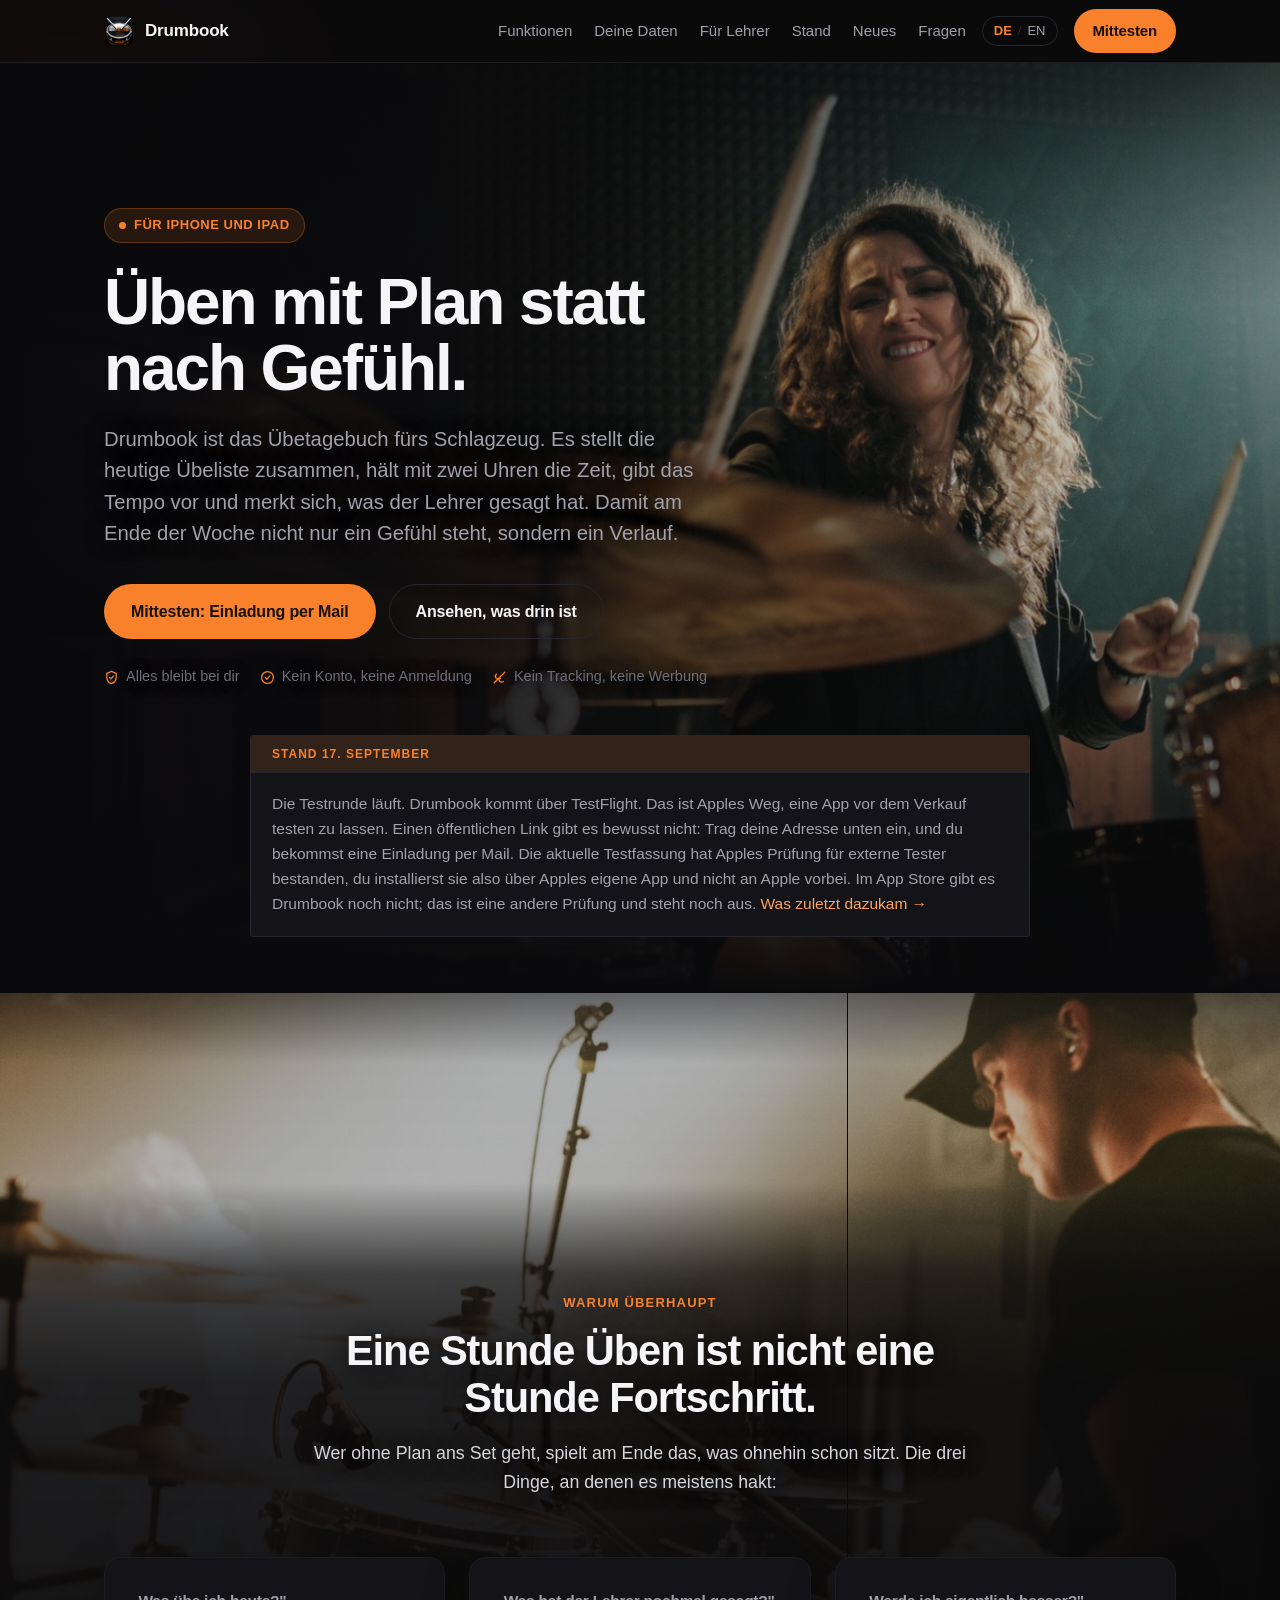
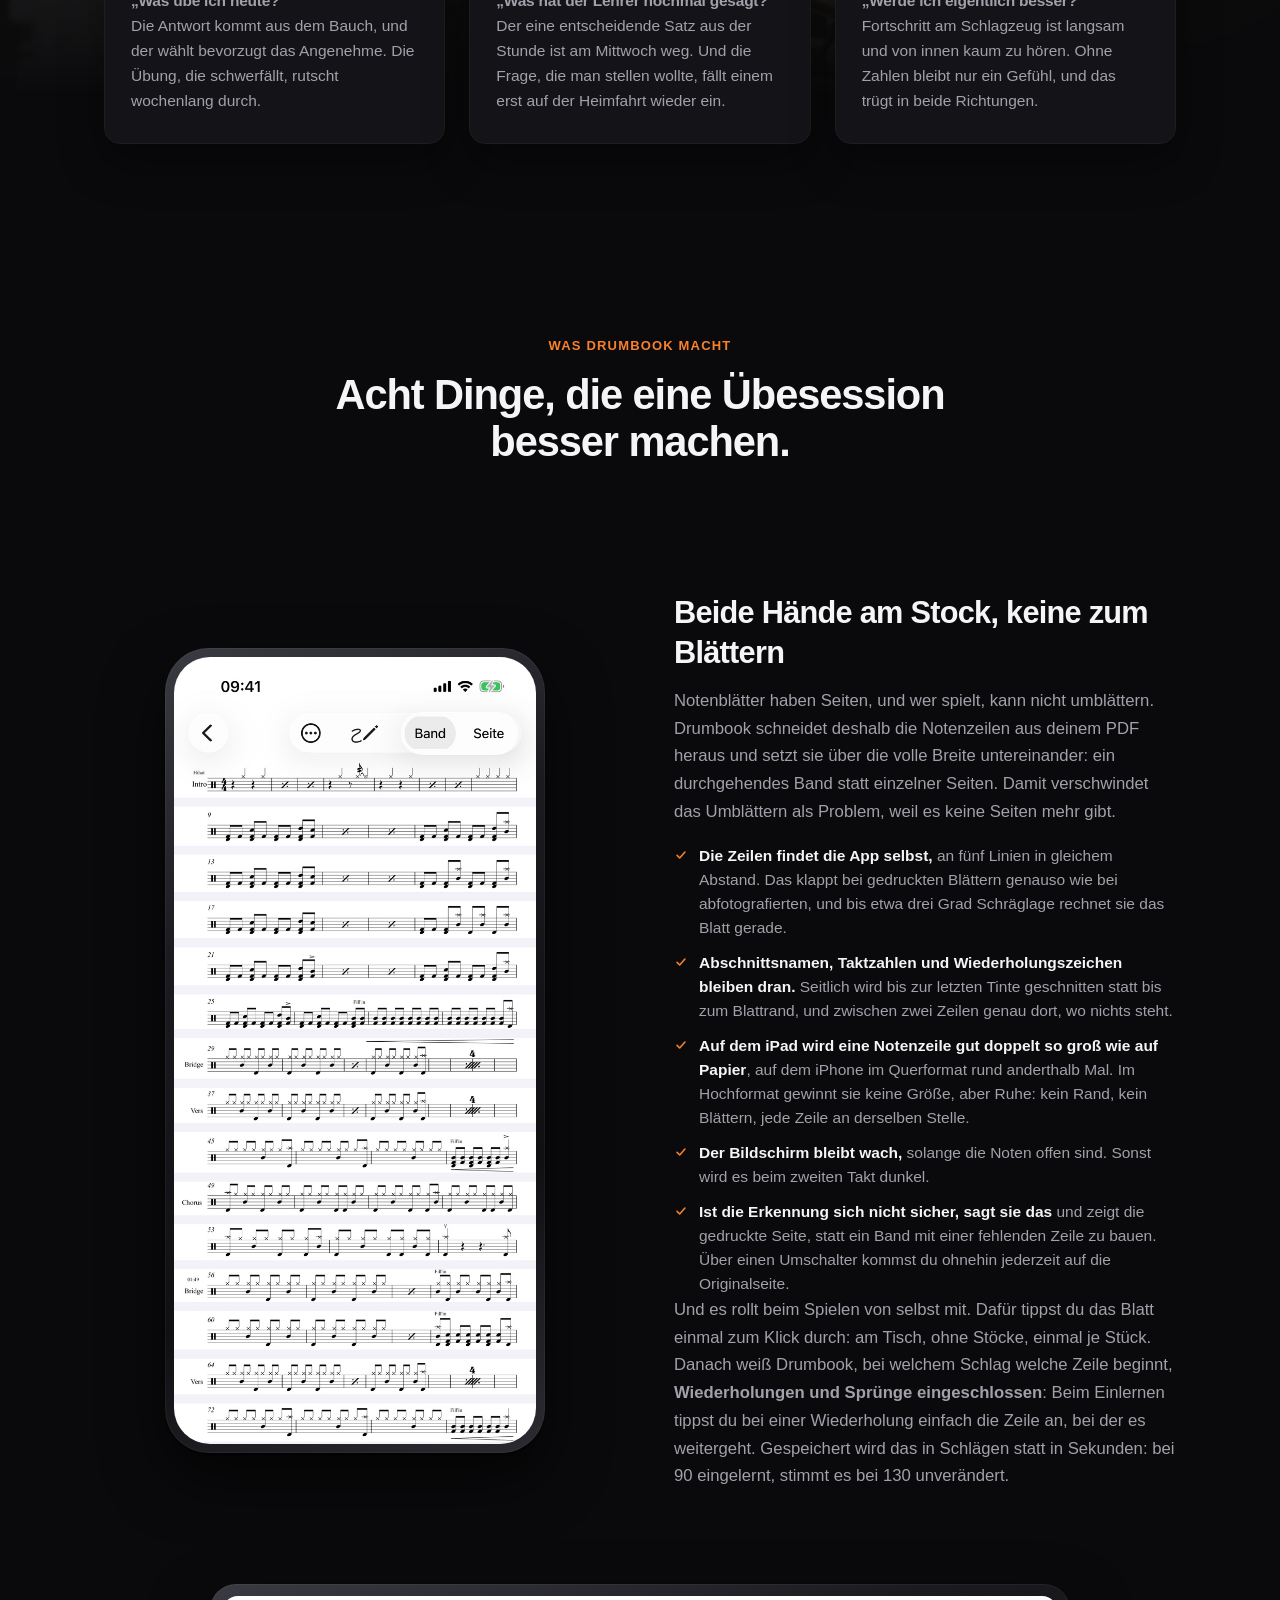
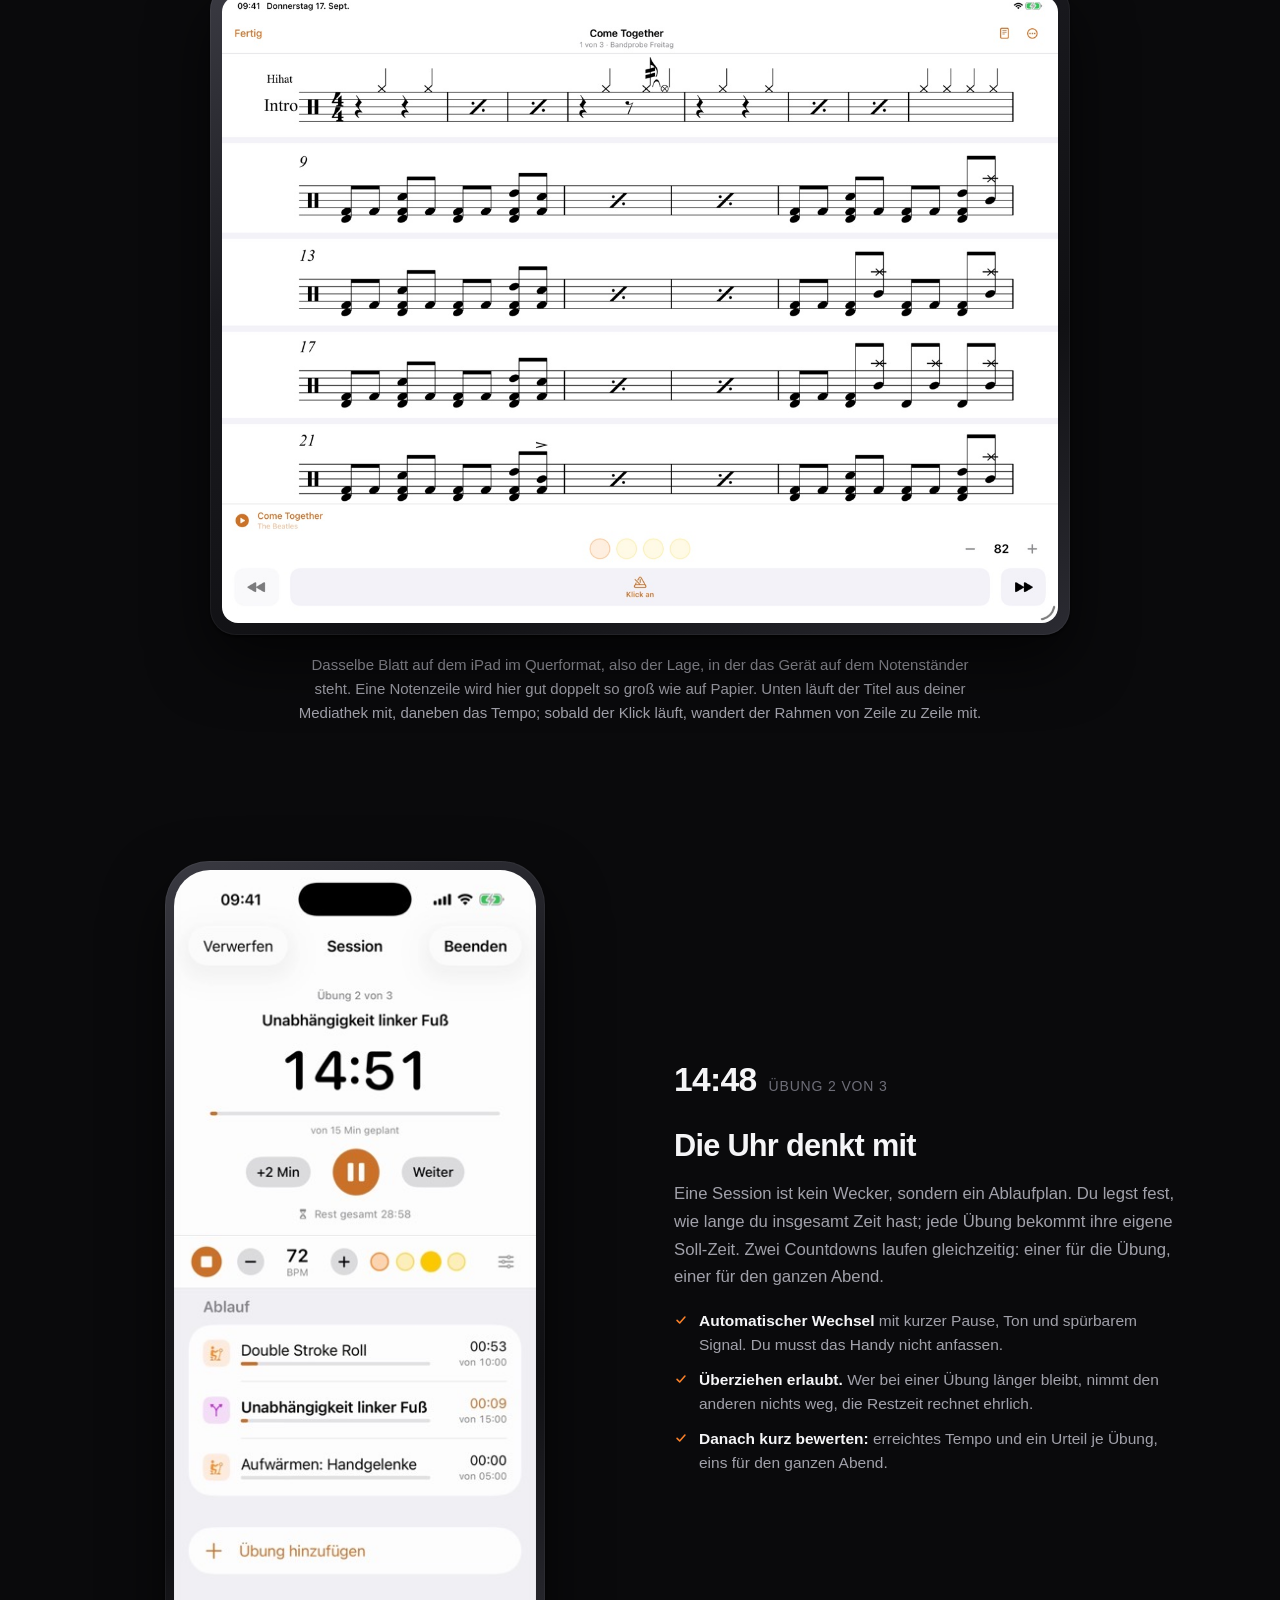
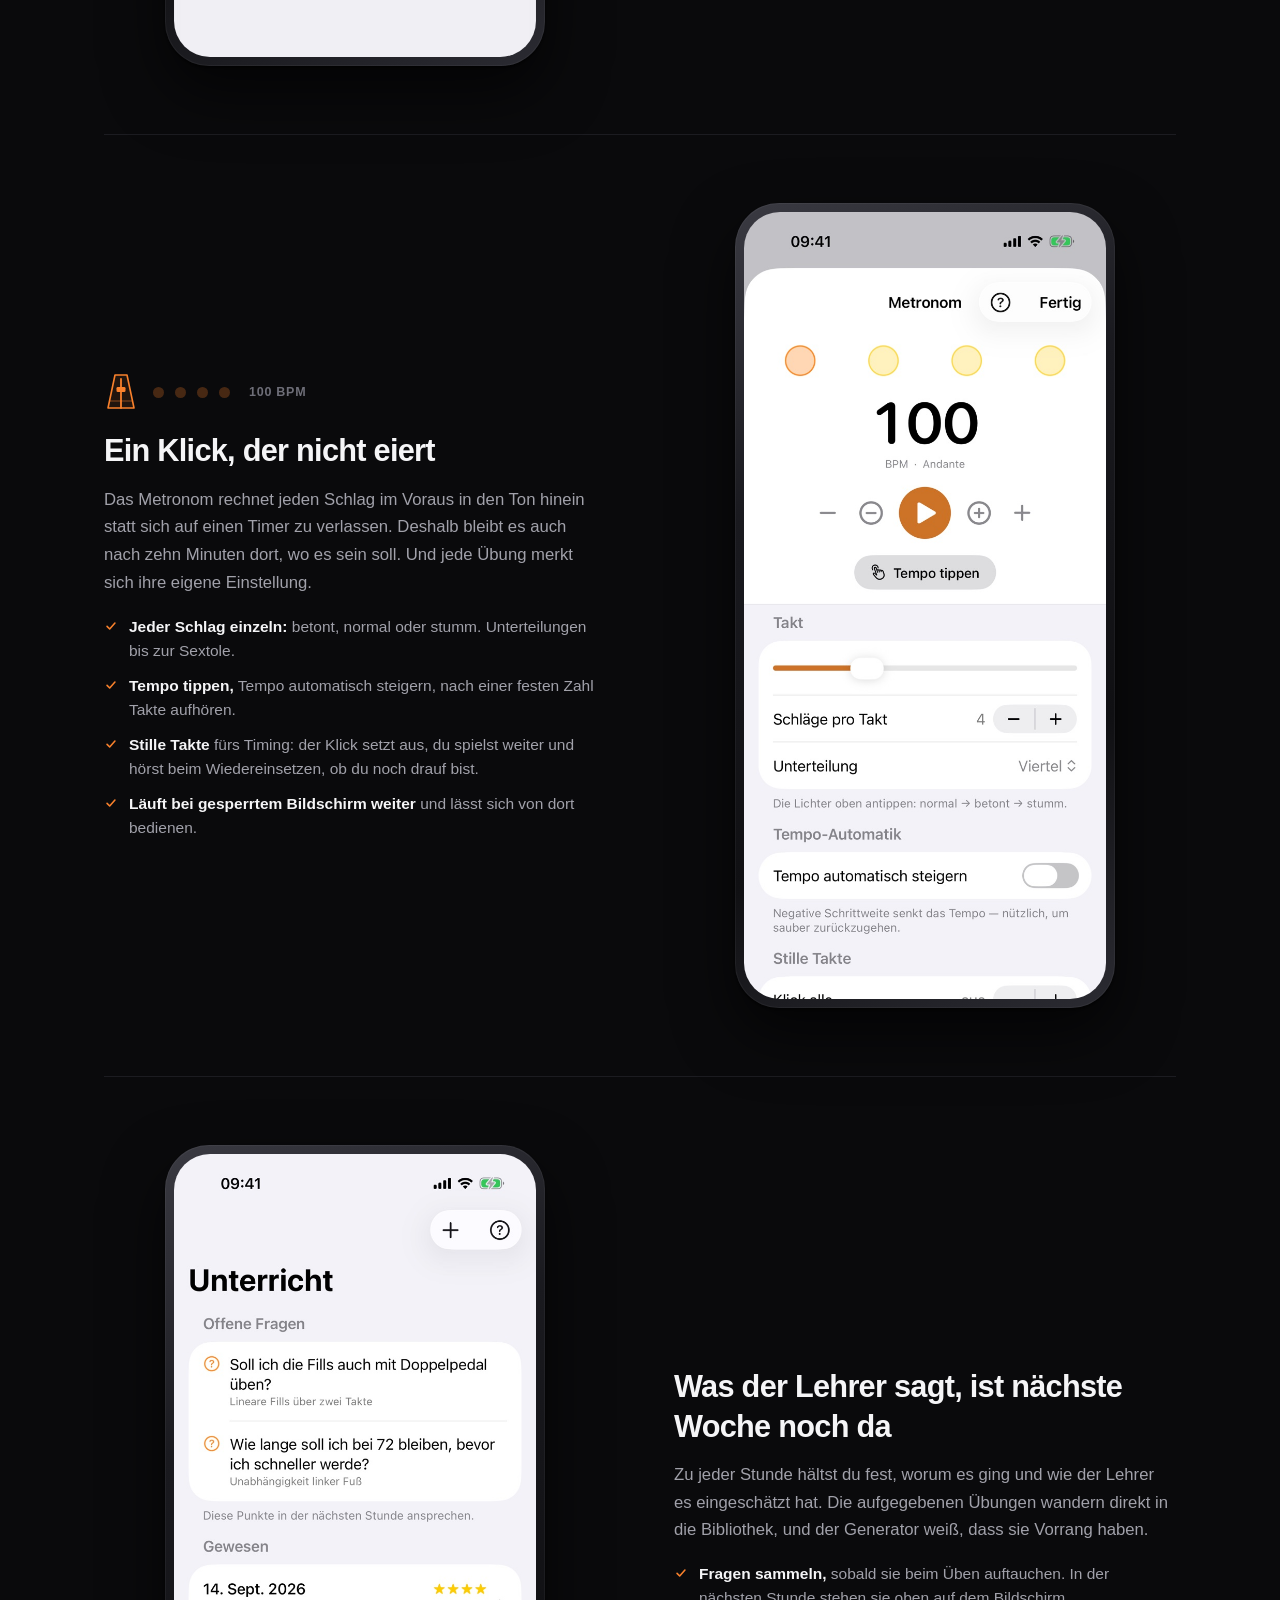
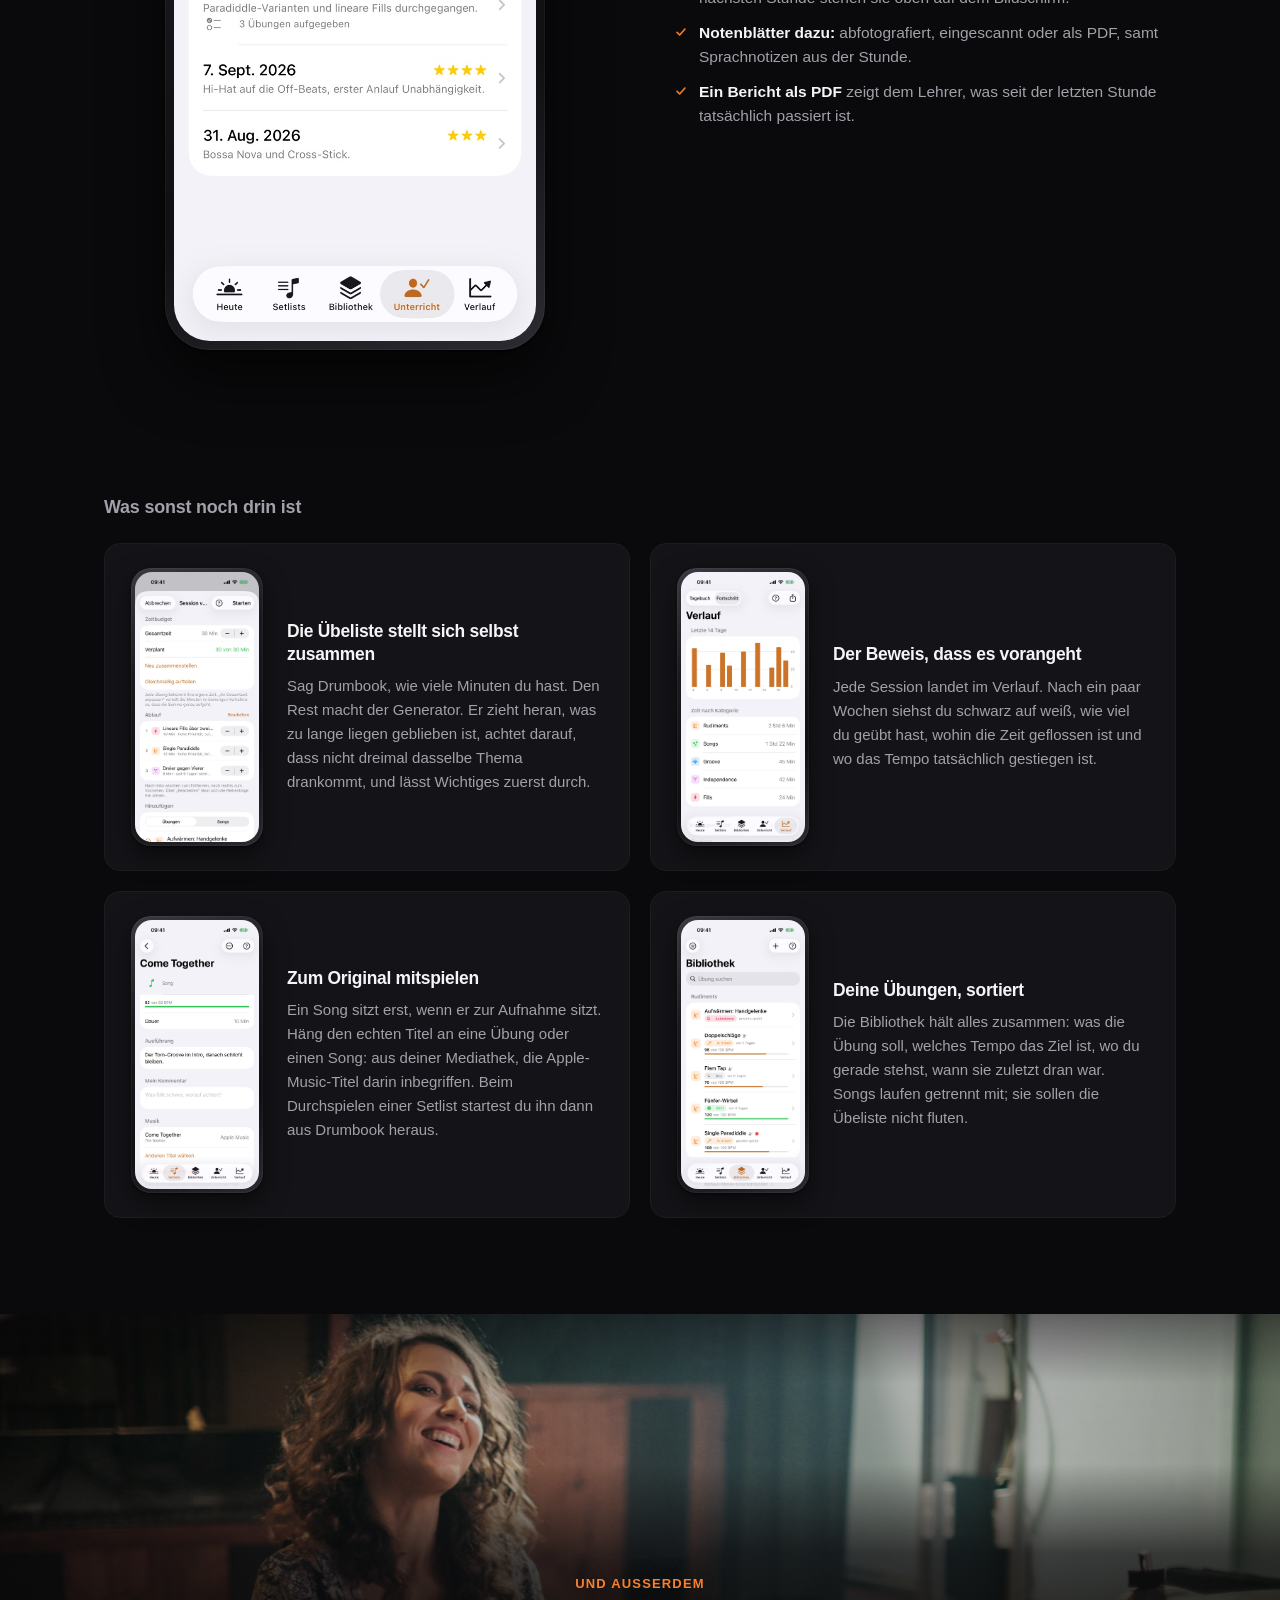
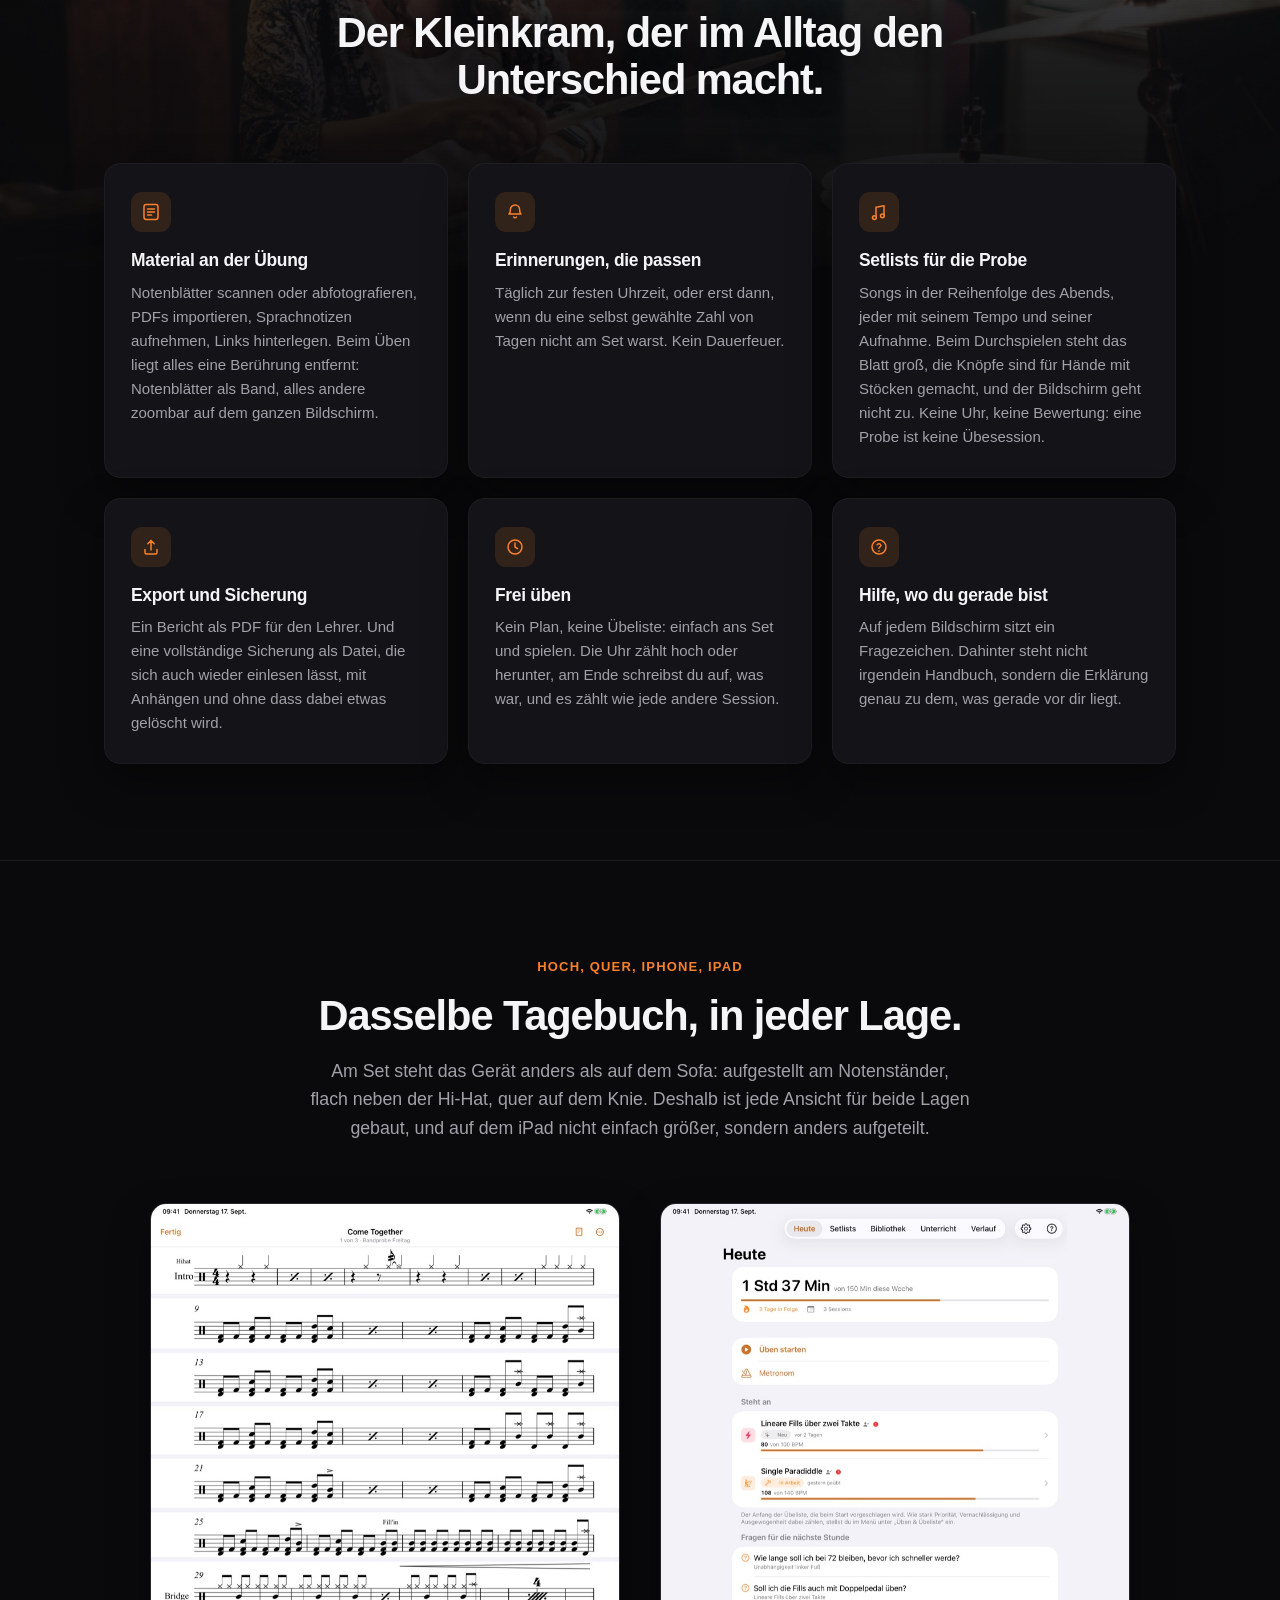
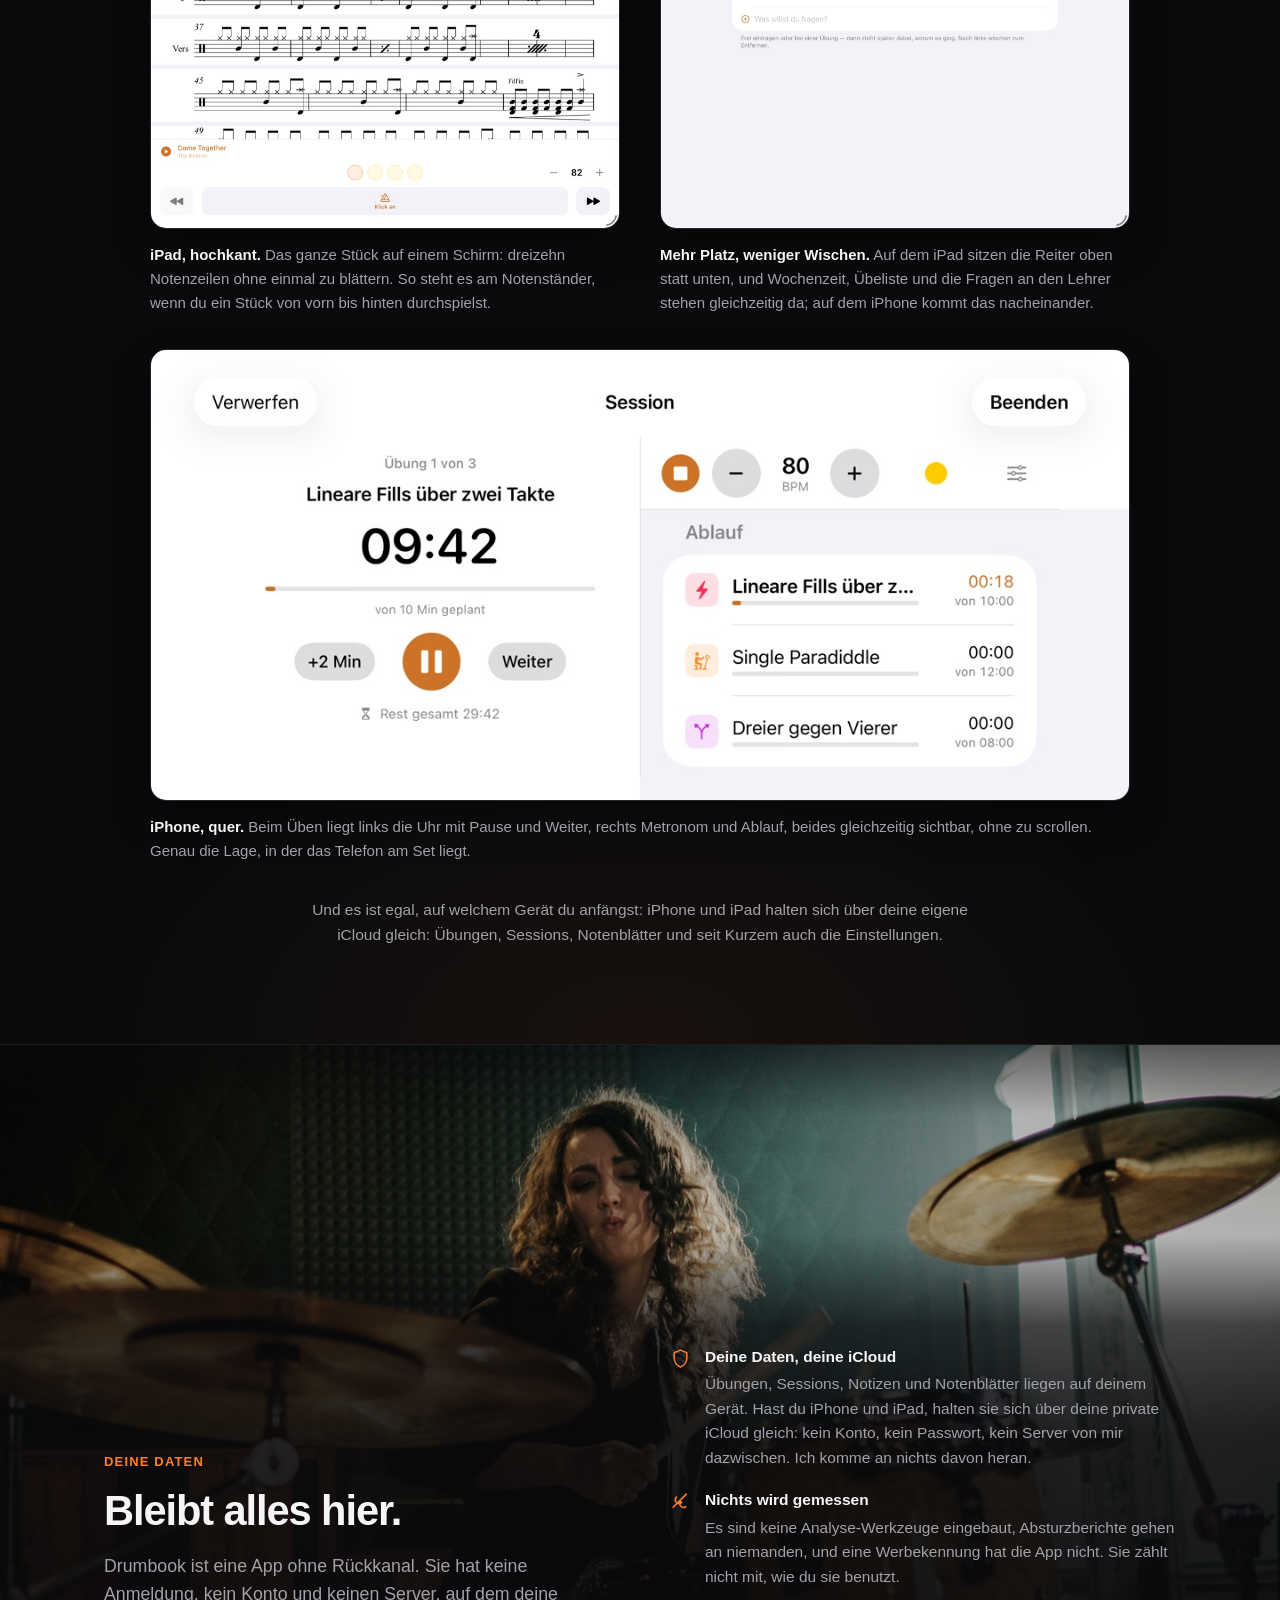
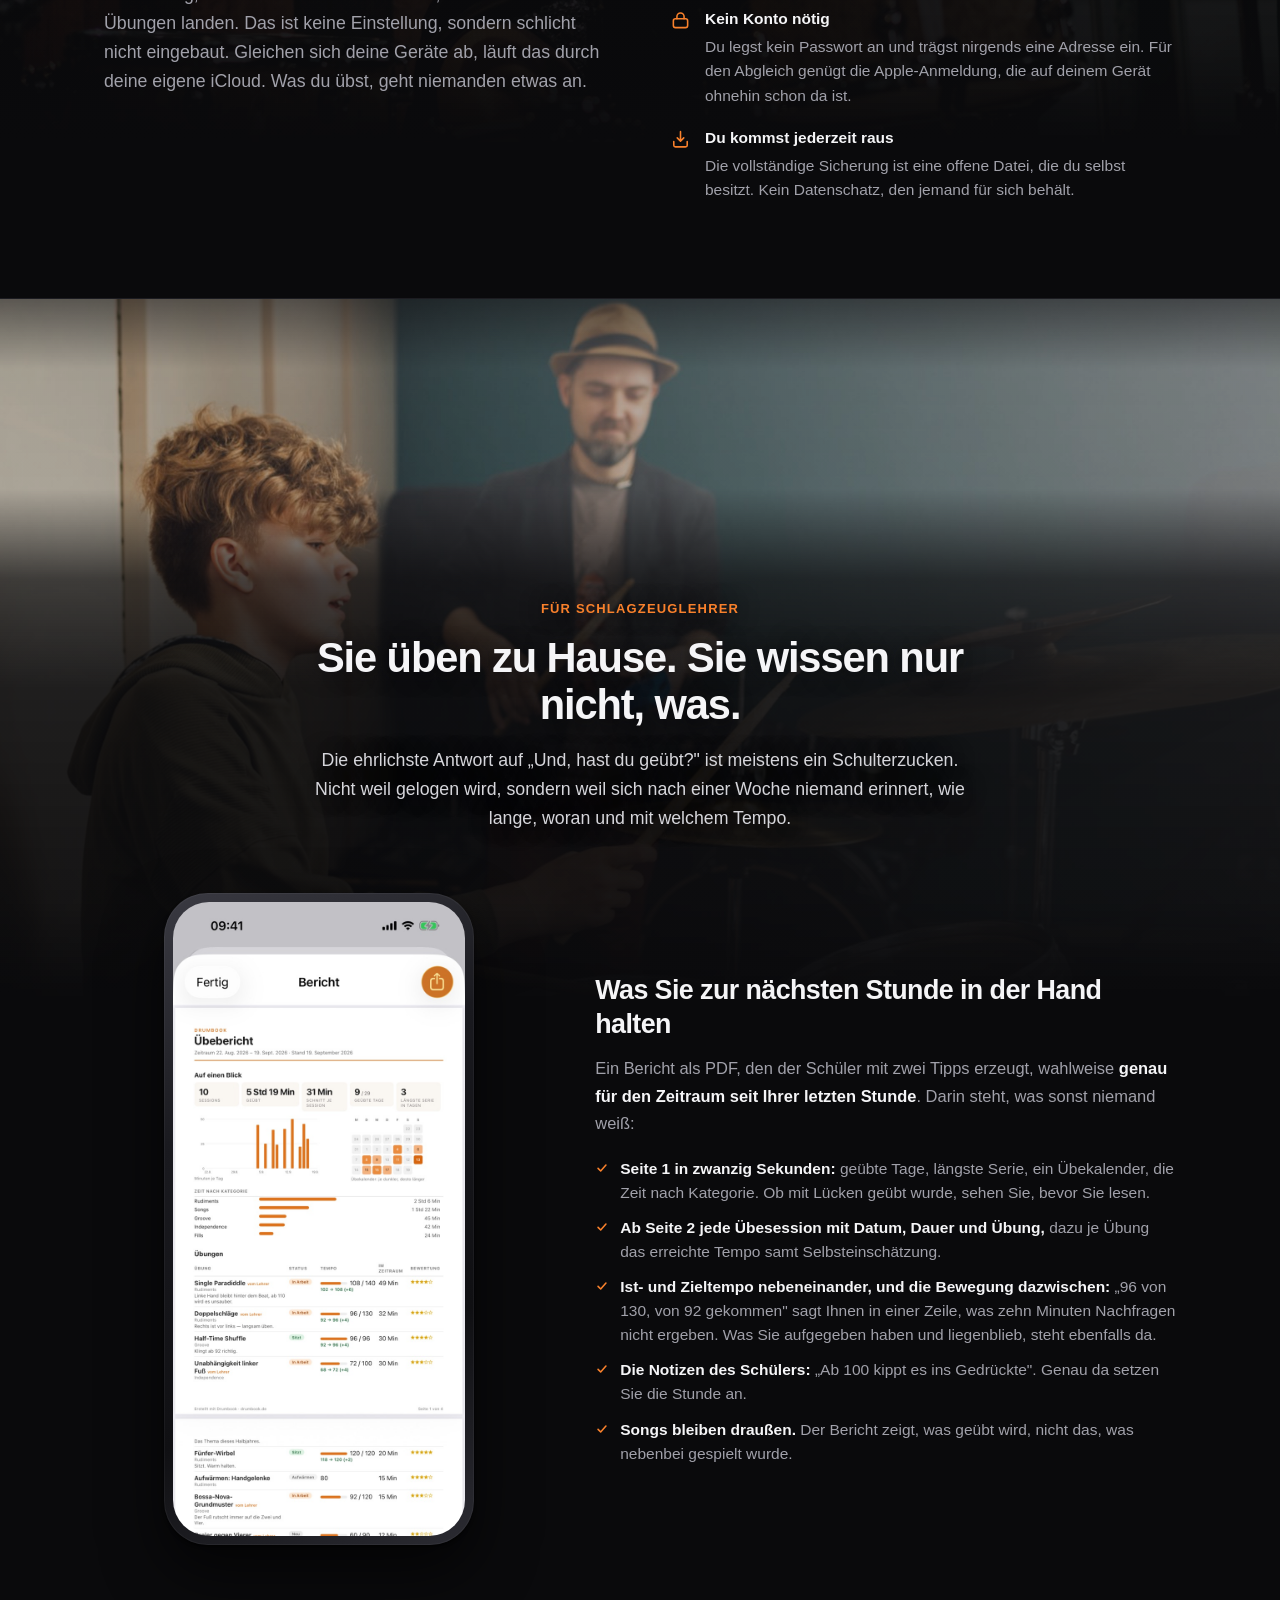
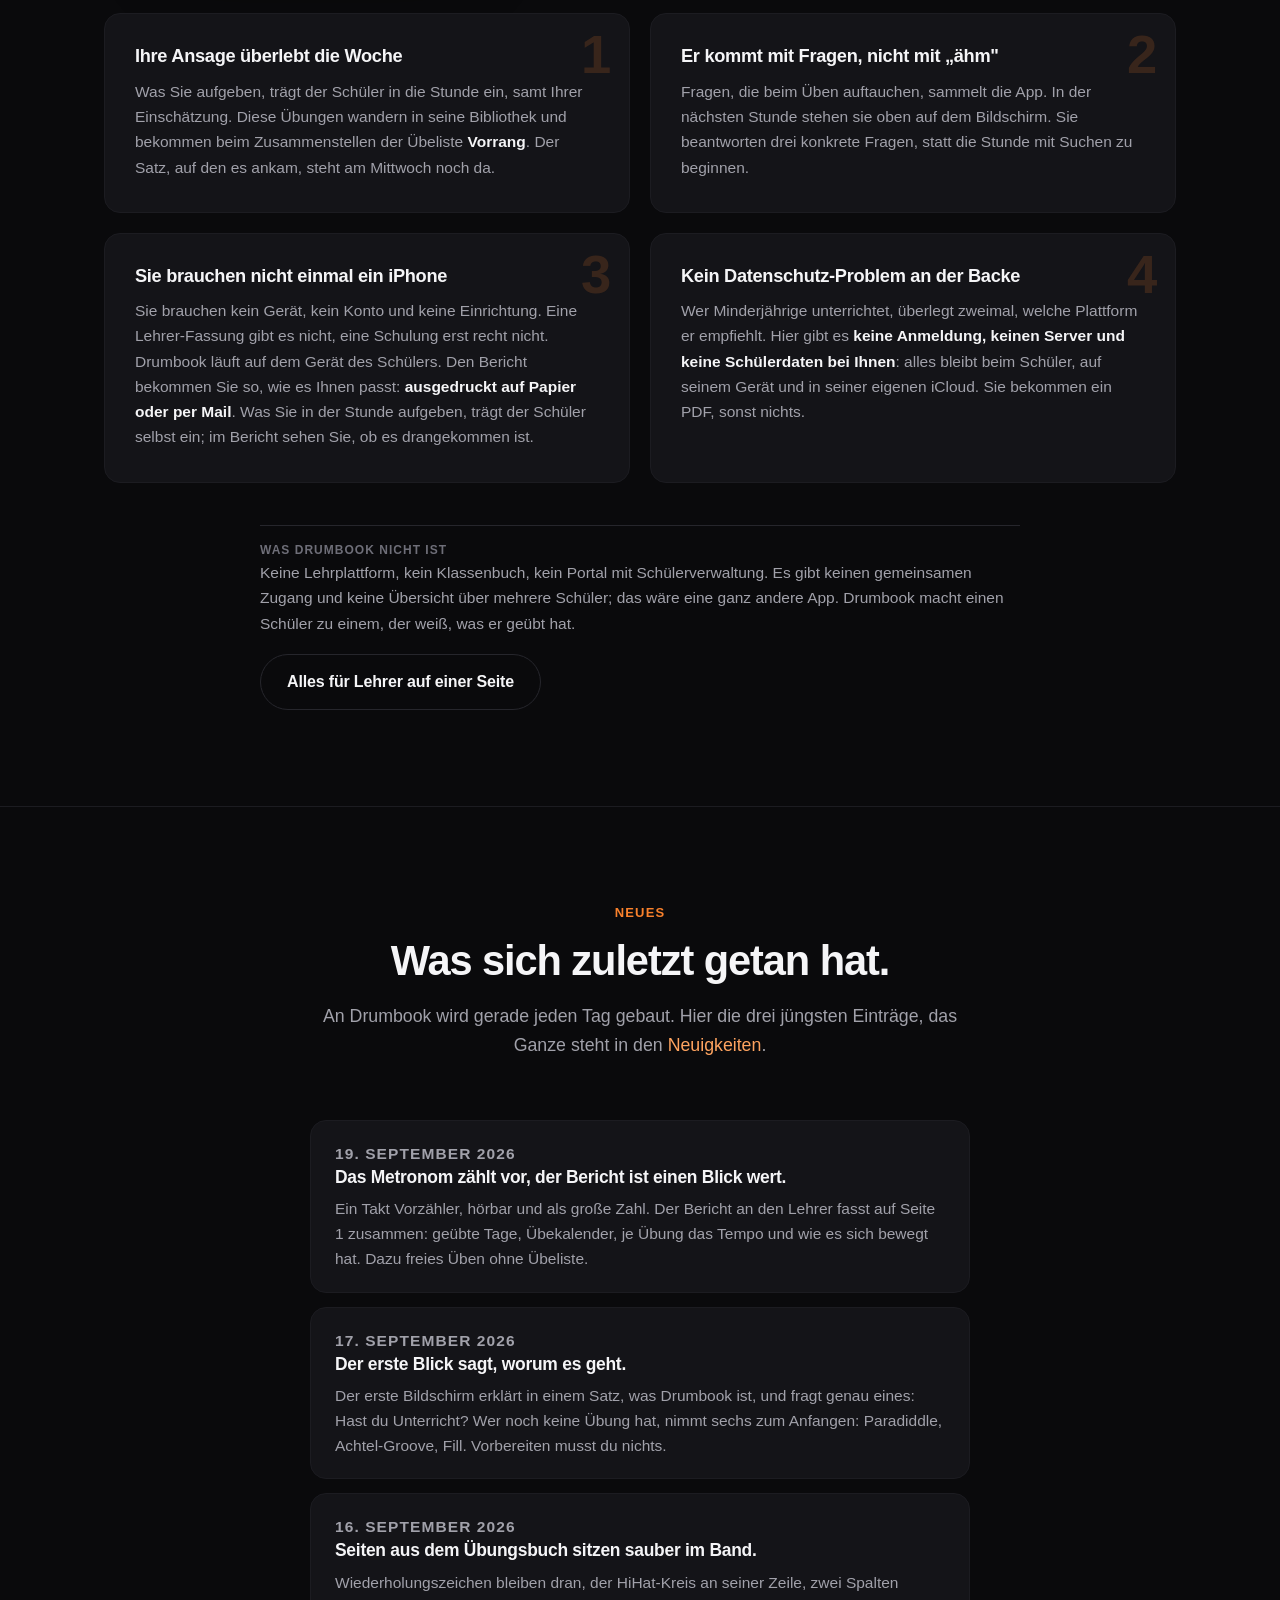
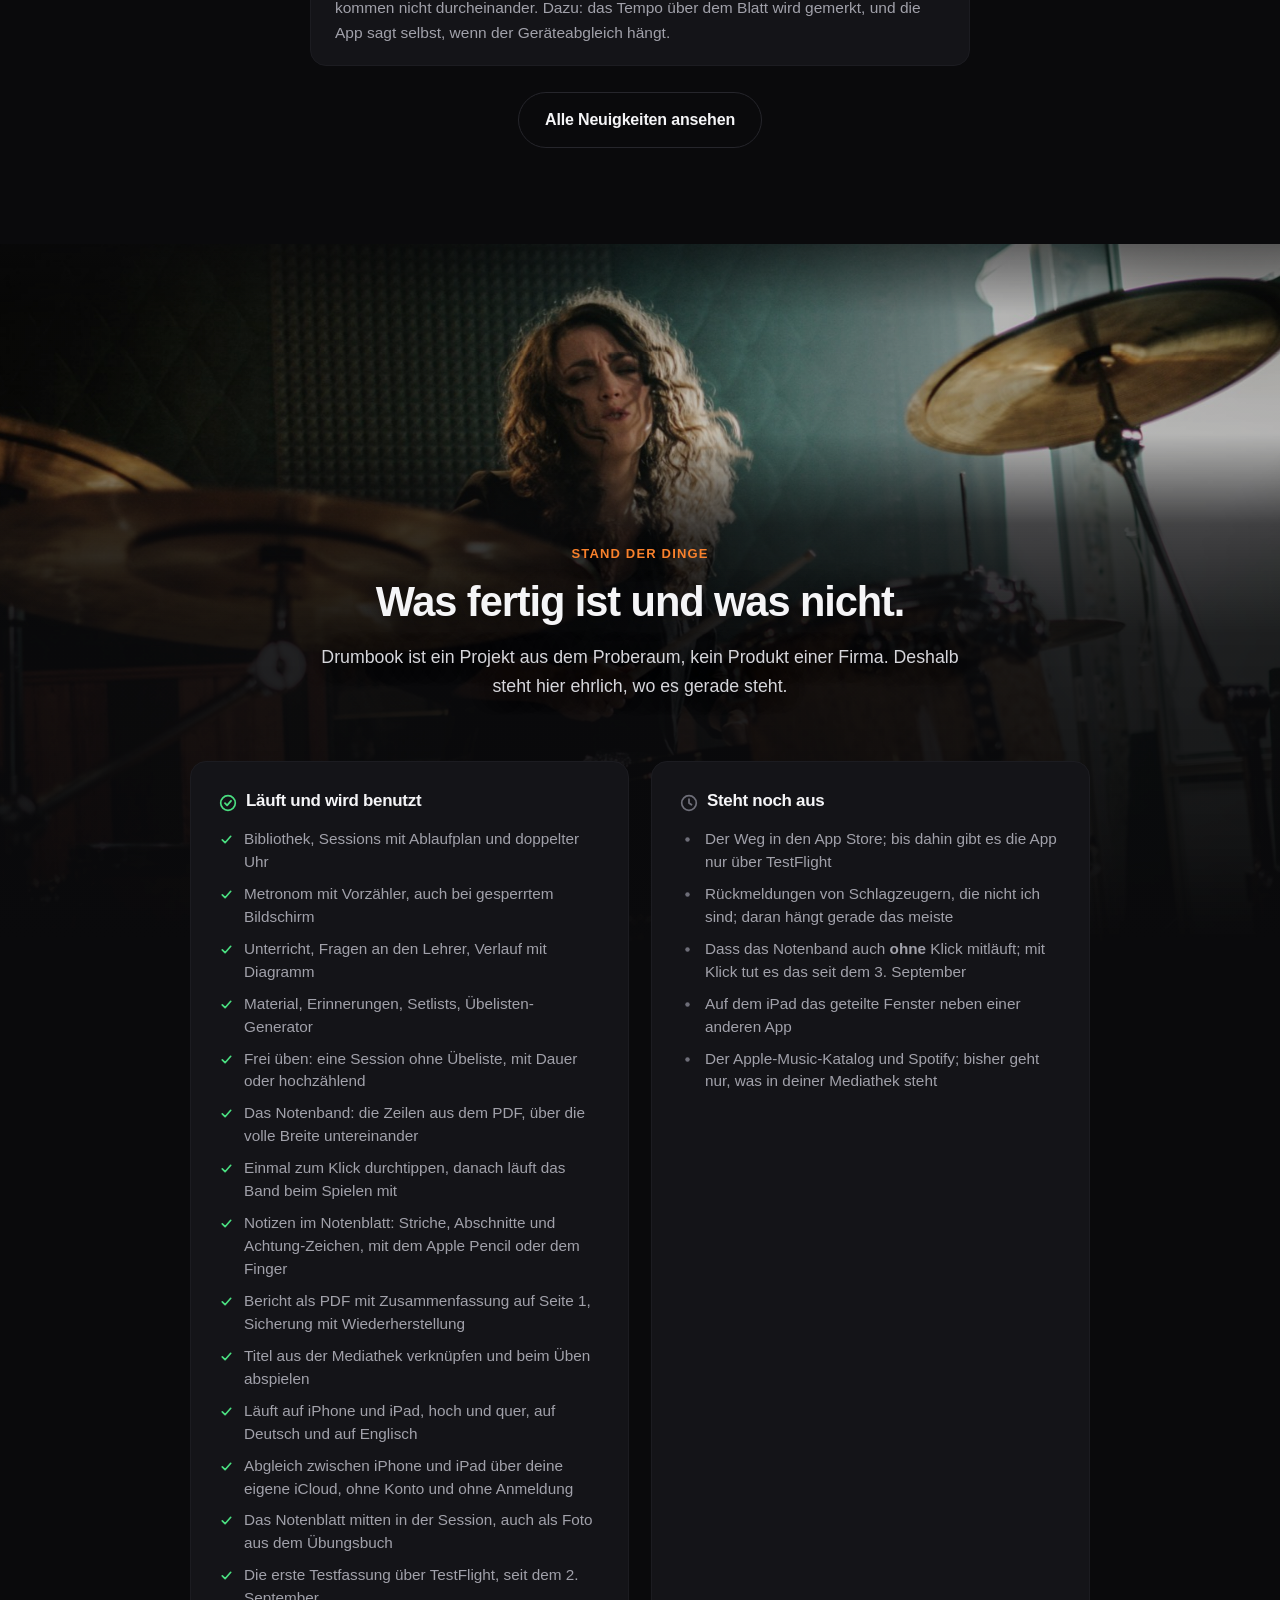
==== index.html @ efdd7fde "Build 23 auf der Website: Vorzähler, der neue Bericht, frei üben Der Eintrag vom 19. September in be" ====
<!DOCTYPE html>
<html lang="de">
<head>
<meta charset="utf-8">
<meta name="viewport" content="width=device-width, initial-scale=1">
<title>Drumbook: Das Übetagebuch fürs Schlagzeug</title>
<meta name="description" content="Drumbook plant deine Übesession, hält das Tempo und merkt sich, was der Lehrer gesagt hat. Übetagebuch fürs Schlagzeug für iPhone und iPad. Deine Daten bleiben bei dir.">
<meta name="theme-color" content="#0a0a0c">
<link rel="canonical" href="https://drumbook.de/">
<link rel="alternate" hreflang="de" href="https://drumbook.de/">
<link rel="alternate" hreflang="en" href="https://drumbook.de/en/">
<link rel="icon" href="assets/favicon.png" type="image/png">
<link rel="apple-touch-icon" href="assets/icon-180.png">
<meta property="og:type" content="website">
<meta property="og:title" content="Drumbook: Das Übetagebuch fürs Schlagzeug">
<meta property="og:description" content="Üben mit Plan statt nach Gefühl. Ablaufplan mit Uhr, sample-genaues Metronom, alles vom Lehrer an einem Ort.">
<meta property="og:image" content="https://drumbook.de/assets/og-card.jpg">
<meta property="og:image:width" content="1200">
<meta property="og:image:height" content="630">
<meta property="og:image:alt" content="Drumbook auf einem iPhone: eine laufende Übesession mit Countdown, Metronom und dem Ablauf des Abends.">
<meta property="og:url" content="https://drumbook.de/">
<meta property="og:site_name" content="Drumbook">
<meta property="og:locale" content="de_DE">
<meta name="twitter:card" content="summary_large_image">
<meta name="twitter:image" content="https://drumbook.de/assets/og-card.jpg">
<link rel="stylesheet" href="assets/style.css">
</head>
<body>

<a class="skip" href="#inhalt">Zum Inhalt springen</a>

<header class="nav">
  <div class="wrap nav__in">
    <a class="brand" href="index.html">
      <img src="assets/icon-180.png" alt="" width="30" height="30">
      Drumbook
    </a>
    <nav class="nav__links" aria-label="Abschnitte">
      <a href="#funktionen">Funktionen</a>
      <a href="#daten">Deine Daten</a>
      <a href="lehrer/">Für Lehrer</a>
      <a href="#stand">Stand</a>
      <a href="neuigkeiten.html">Neues</a>
      <a href="#fragen">Fragen</a>
    </nav>
    <p class="lang">
      <a href="index.html" aria-current="page" hreflang="de">DE</a>
      <span aria-hidden="true">/</span>
      <a href="en/" hreflang="en">EN</a>
    </p>
    <a class="btn btn--primary btn--sm" href="#bescheid">Mittesten</a>
  </div>
  <div class="nav__spur" aria-hidden="true"><i></i></div>
</header>

<main id="inhalt">

<!-- ============ Hero ============ -->
<section class="hero">
  <div class="hero__foto" aria-hidden="true">
    <img src="assets/foto/set-1800.jpg"
         srcset="assets/foto/set-900.jpg 900w, assets/foto/set-1800.jpg 1800w"
         sizes="100vw" width="1800" height="1200" fetchpriority="high"
         alt="">
  </div>

  <div class="wrap hero__in">
    <div class="hero__grid">
      <div>
        <p class="eyebrow">Für iPhone und iPad</p>
        <h1>Üben mit Plan statt nach&nbsp;Gefühl.</h1>
        <p class="hero__sub">
          Drumbook ist das Übetagebuch fürs Schlagzeug. Es stellt die heutige
          Übeliste zusammen, hält mit zwei Uhren die Zeit, gibt das Tempo vor
          und merkt sich, was der Lehrer gesagt hat. Damit am Ende der Woche
          nicht nur ein Gefühl steht, sondern ein Verlauf.
        </p>
        <div class="hero__cta">
          <a class="btn btn--primary" href="#bescheid">
            Mittesten: Einladung per Mail
          </a>
          <a class="btn btn--ghost" href="#funktionen">Ansehen, was drin ist</a>
        </div>
        <ul class="trust">
          <li>
            <svg width="15" height="15" viewBox="0 0 16 16" fill="none" aria-hidden="true"><path d="M8 1.5 3 3.6v4.1c0 3 2.1 5.8 5 6.8 2.9-1 5-3.8 5-6.8V3.6L8 1.5Z" stroke="currentColor" stroke-width="1.4" stroke-linejoin="round"/><path d="m5.9 7.9 1.5 1.5 2.8-2.9" stroke="currentColor" stroke-width="1.4" stroke-linecap="round" stroke-linejoin="round"/></svg>
            Alles bleibt bei dir
          </li>
          <li>
            <svg width="15" height="15" viewBox="0 0 16 16" fill="none" aria-hidden="true"><circle cx="8" cy="8" r="6.3" stroke="currentColor" stroke-width="1.4"/><path d="M5.6 8.1l1.7 1.7 3.2-3.5" stroke="currentColor" stroke-width="1.4" stroke-linecap="round" stroke-linejoin="round"/></svg>
            Kein Konto, keine Anmeldung
          </li>
          <li>
            <svg width="15" height="15" viewBox="0 0 16 16" fill="none" aria-hidden="true"><path d="M2.4 13.6 13.6 2.4M4.6 4.6a3 3 0 1 0 4.3 4.3M8 8a3 3 0 0 0 4.2 4.2" stroke="currentColor" stroke-width="1.4" stroke-linecap="round"/></svg>
            Kein Tracking, keine Werbung
          </li>
        </ul>
      </div>
    </div>

    <div class="notice">
      <p class="notice__label">Stand 17. September</p>
      <div class="notice__body">
        <p>
          Die Testrunde läuft. Drumbook kommt über TestFlight. Das ist Apples
          Weg, eine App vor dem Verkauf testen zu lassen. Einen öffentlichen
          Link gibt es bewusst nicht: Trag deine Adresse unten ein, und du
          bekommst eine Einladung per Mail. Die aktuelle Testfassung hat Apples
          Prüfung für externe Tester bestanden, du installierst sie also über
          Apples eigene App und nicht an Apple vorbei. Im App Store gibt es
          Drumbook noch nicht; das ist eine andere Prüfung und steht noch aus.
          <a href="neuigkeiten.html">Was zuletzt dazukam &rarr;</a>
        </p>
      </div>
    </div>
  </div>
</section>

<!-- ============ Warum ============ -->
<section class="band buehne buehne--gegenlicht">
  <div class="buehne__foto" aria-hidden="true">
    <img src="assets/foto/gegenlicht-1800.jpg"
         srcset="assets/foto/gegenlicht-900.jpg 900w, assets/foto/gegenlicht-1800.jpg 1800w"
         sizes="100vw" width="1800" height="1200" loading="lazy" alt="">
  </div>
  <div class="wrap">
    <div class="head">
      <p class="kicker">Warum überhaupt</p>
      <h2>Eine Stunde Üben ist nicht eine Stunde Fortschritt.</h2>
      <p class="lede">
        Wer ohne Plan ans Set geht, spielt am Ende das, was ohnehin schon
        sitzt. Die drei Dinge, an denen es meistens hakt:
      </p>
    </div>
    <div class="problems">
      <div class="problem">
        <p class="problem__q">„Was übe ich heute?"</p>
        <p>
          Die Antwort kommt aus dem Bauch, und der wählt bevorzugt das
          Angenehme. Die Übung, die schwerfällt, rutscht wochenlang durch.
        </p>
      </div>
      <div class="problem">
        <p class="problem__q">„Was hat der Lehrer nochmal gesagt?"</p>
        <p>
          Der eine entscheidende Satz aus der Stunde ist am Mittwoch weg. Und
          die Frage, die man stellen wollte, fällt einem erst auf der
          Heimfahrt wieder ein.
        </p>
      </div>
      <div class="problem">
        <p class="problem__q">„Werde ich eigentlich besser?"</p>
        <p>
          Fortschritt am Schlagzeug ist langsam und von innen kaum zu hören.
          Ohne Zahlen bleibt nur ein Gefühl, und das trügt in beide
          Richtungen.
        </p>
      </div>
    </div>
  </div>
</section>

<!-- ============ Funktionen groß ============ -->
<section class="band" id="funktionen">
  <div class="wrap">
    <div class="head">
      <p class="kicker">Was Drumbook macht</p>
      <h2>Acht Dinge, die eine Übesession besser machen.</h2>
    </div>

    <div class="feature">
      <div class="feature__text">
        <h3>Beide Hände am Stock, keine zum Blättern</h3>
        <p>
          Notenblätter haben Seiten, und wer spielt, kann nicht umblättern.
          Drumbook schneidet deshalb die Notenzeilen aus deinem PDF heraus und
          setzt sie über die volle Breite untereinander: ein durchgehendes
          Band statt einzelner Seiten. Damit verschwindet das Umblättern als
          Problem, weil es keine Seiten mehr gibt.
        </p>
        <ul class="points">
          <li><svg width="14" height="14" viewBox="0 0 16 16" fill="none" aria-hidden="true"><path d="m3.5 8.4 3 3 6-6.8" stroke="currentColor" stroke-width="1.8" stroke-linecap="round" stroke-linejoin="round"/></svg><span><b>Die Zeilen findet die App selbst,</b> an fünf Linien in gleichem Abstand. Das klappt bei gedruckten Blättern genauso wie bei abfotografierten, und bis etwa drei Grad Schräglage rechnet sie das Blatt gerade.</span></li>
          <li><svg width="14" height="14" viewBox="0 0 16 16" fill="none" aria-hidden="true"><path d="m3.5 8.4 3 3 6-6.8" stroke="currentColor" stroke-width="1.8" stroke-linecap="round" stroke-linejoin="round"/></svg><span><b>Abschnittsnamen, Taktzahlen und Wiederholungszeichen bleiben dran.</b> Seitlich wird bis zur letzten Tinte geschnitten statt bis zum Blattrand, und zwischen zwei Zeilen genau dort, wo nichts steht.</span></li>
          <li><svg width="14" height="14" viewBox="0 0 16 16" fill="none" aria-hidden="true"><path d="m3.5 8.4 3 3 6-6.8" stroke="currentColor" stroke-width="1.8" stroke-linecap="round" stroke-linejoin="round"/></svg><span><b>Auf dem iPad wird eine Notenzeile gut doppelt so groß wie auf Papier</b>, auf dem iPhone im Querformat rund anderthalb Mal. Im Hochformat gewinnt sie keine Größe, aber Ruhe: kein Rand, kein Blättern, jede Zeile an derselben Stelle.</span></li>
          <li><svg width="14" height="14" viewBox="0 0 16 16" fill="none" aria-hidden="true"><path d="m3.5 8.4 3 3 6-6.8" stroke="currentColor" stroke-width="1.8" stroke-linecap="round" stroke-linejoin="round"/></svg><span><b>Der Bildschirm bleibt wach,</b> solange die Noten offen sind. Sonst wird es beim zweiten Takt dunkel.</span></li>
          <li><svg width="14" height="14" viewBox="0 0 16 16" fill="none" aria-hidden="true"><path d="m3.5 8.4 3 3 6-6.8" stroke="currentColor" stroke-width="1.8" stroke-linecap="round" stroke-linejoin="round"/></svg><span><b>Ist die Erkennung sich nicht sicher, sagt sie das</b> und zeigt die gedruckte Seite, statt ein Band mit einer fehlenden Zeile zu bauen. Über einen Umschalter kommst du ohnehin jederzeit auf die Originalseite.</span></li>
        </ul>
        <p>
          Und es rollt beim Spielen von selbst mit. Dafür tippst du das Blatt
          einmal zum Klick durch: am Tisch, ohne Stöcke, einmal je Stück.
          Danach weiß Drumbook, bei welchem Schlag welche Zeile beginnt,
          <b>Wiederholungen und Sprünge eingeschlossen</b>: Beim Einlernen
          tippst du bei einer Wiederholung einfach die Zeile an, bei der es
          weitergeht. Gespeichert wird das in Schlägen statt in Sekunden:
          bei 90 eingelernt, stimmt es bei 130 unverändert.
        </p>
      </div>
      <div class="feature__media">
        <div class="phone phone--band">
          <img src="assets/shots/10-notenband.jpg" alt="Das Notenband: die Notenzeilen eines zweiseitigen Notenblatts als durchgehender Strang untereinander, oben ein Umschalter zwischen Band und gedruckter Seite." width="700" height="1522" loading="lazy">
          <span class="zeiger" aria-hidden="true"></span>
        </div>
      </div>
    </div>

    <figure class="wide-shot">
      <div class="tablet">
        <img src="assets/shots/11-notenband-ipad.jpg" alt="Dasselbe Notenband auf einem iPad im Querformat: fünf Notenzeilen über die volle Breite, oben der Songtitel mit dem Platz in der Setlist, unten der verknüpfte Titel und das Tempo von 82 BPM." width="1300" height="896" loading="lazy">
      </div>
      <figcaption>
        Dasselbe Blatt auf dem iPad im Querformat, also der Lage, in der das Gerät
        auf dem Notenständer steht. Eine Notenzeile wird hier gut doppelt so
        groß wie auf Papier. Unten läuft der Titel aus deiner Mediathek mit,
        daneben das Tempo; sobald der Klick läuft, wandert der Rahmen von Zeile
        zu Zeile mit.
      </figcaption>
    </figure>

    <div class="feature">
      <div class="feature__text">
        <p class="uhr" aria-hidden="true">
          <span class="uhr__zeit" data-uhr="888">14:48</span>
          <span class="uhr__was">Übung 2 von 3</span>
        </p>
        <h3>Die Uhr denkt mit</h3>
        <p>
          Eine Session ist kein Wecker, sondern ein Ablaufplan. Du legst fest,
          wie lange du insgesamt Zeit hast; jede Übung bekommt ihre eigene
          Soll-Zeit. Zwei Countdowns laufen gleichzeitig: einer für die Übung,
          einer für den ganzen Abend.
        </p>
        <ul class="points">
          <li><svg width="14" height="14" viewBox="0 0 16 16" fill="none" aria-hidden="true"><path d="m3.5 8.4 3 3 6-6.8" stroke="currentColor" stroke-width="1.8" stroke-linecap="round" stroke-linejoin="round"/></svg><span><b>Automatischer Wechsel</b> mit kurzer Pause, Ton und spürbarem Signal. Du musst das Handy nicht anfassen.</span></li>
          <li><svg width="14" height="14" viewBox="0 0 16 16" fill="none" aria-hidden="true"><path d="m3.5 8.4 3 3 6-6.8" stroke="currentColor" stroke-width="1.8" stroke-linecap="round" stroke-linejoin="round"/></svg><span><b>Überziehen erlaubt.</b> Wer bei einer Übung länger bleibt, nimmt den anderen nichts weg, die Restzeit rechnet ehrlich.</span></li>
          <li><svg width="14" height="14" viewBox="0 0 16 16" fill="none" aria-hidden="true"><path d="m3.5 8.4 3 3 6-6.8" stroke="currentColor" stroke-width="1.8" stroke-linecap="round" stroke-linejoin="round"/></svg><span><b>Danach kurz bewerten:</b> erreichtes Tempo und ein Urteil je Übung, eins für den ganzen Abend.</span></li>
        </ul>
      </div>
      <div class="feature__media">
        <div class="phone">
          <video class="phone__film"
                 poster="assets/video/session-poster.jpg"
                 width="800" height="1739"
                 muted loop playsinline preload="metadata"
                 aria-label="Eine laufende Übesession in Drumbook: Übung 2 von 3, Unabhängigkeit linker Fuß. Der Countdown läuft, das Metronom schlägt 72 BPM, und beim Wechsel zeigt die App die Pause und was als Nächstes drankommt.">
            <source src="assets/video/session.mp4" type="video/mp4">
          </video>
        </div>
      </div>
    </div>
<div class="feature">
      <div class="feature__text">
        <p class="beat" aria-hidden="true">
          <svg class="pendel" viewBox="0 0 34 42" fill="none" aria-hidden="true">
            <path d="M11 4h12l7 33H4L11 4Z" fill="rgba(249,129,44,0.10)" stroke="currentColor" stroke-width="1.6" stroke-linejoin="round"/>
            <path d="M5 30h24" stroke="currentColor" stroke-width="1.1" opacity="0.45"/>
            <g class="pendel__arm">
              <path d="M17 37V8" stroke="currentColor" stroke-width="1.8" stroke-linecap="round"/>
              <rect x="12.5" y="16" width="9" height="5" rx="1.2" fill="currentColor"/>
            </g>
          </svg>
          <span></span><span></span><span></span><span></span>
          <span class="beat__bpm">100 BPM</span>
        </p>
        <h3>Ein Klick, der nicht eiert</h3>
        <p>
          Das Metronom rechnet jeden Schlag im Voraus in den Ton hinein statt
          sich auf einen Timer zu verlassen. Deshalb bleibt es auch nach zehn
          Minuten dort, wo es sein soll. Und jede Übung merkt sich ihre eigene
          Einstellung.
        </p>
        <ul class="points">
          <li><svg width="14" height="14" viewBox="0 0 16 16" fill="none" aria-hidden="true"><path d="m3.5 8.4 3 3 6-6.8" stroke="currentColor" stroke-width="1.8" stroke-linecap="round" stroke-linejoin="round"/></svg><span><b>Jeder Schlag einzeln:</b> betont, normal oder stumm. Unterteilungen bis zur Sextole.</span></li>
          <li><svg width="14" height="14" viewBox="0 0 16 16" fill="none" aria-hidden="true"><path d="m3.5 8.4 3 3 6-6.8" stroke="currentColor" stroke-width="1.8" stroke-linecap="round" stroke-linejoin="round"/></svg><span><b>Tempo tippen,</b> Tempo automatisch steigern, nach einer festen Zahl Takte aufhören.</span></li>
          <li><svg width="14" height="14" viewBox="0 0 16 16" fill="none" aria-hidden="true"><path d="m3.5 8.4 3 3 6-6.8" stroke="currentColor" stroke-width="1.8" stroke-linecap="round" stroke-linejoin="round"/></svg><span><b>Stille Takte</b> fürs Timing: der Klick setzt aus, du spielst weiter und hörst beim Wiedereinsetzen, ob du noch drauf bist.</span></li>
          <li><svg width="14" height="14" viewBox="0 0 16 16" fill="none" aria-hidden="true"><path d="m3.5 8.4 3 3 6-6.8" stroke="currentColor" stroke-width="1.8" stroke-linecap="round" stroke-linejoin="round"/></svg><span><b>Läuft bei gesperrtem Bildschirm weiter</b> und lässt sich von dort bedienen.</span></li>
        </ul>
      </div>
      <div class="feature__media">
        <div class="phone">
          <img src="assets/shots/05-metronom.jpg" alt="Das Metronom bei 100 BPM mit vier Schlaglichtern, Start-Knopf, Tempo tippen, Einstellungen für Schläge pro Takt, Unterteilung, Tempo-Automatik und stille Takte." width="700" height="1522" loading="lazy">
        </div>
      </div>
    </div>
<div class="feature">
      <div class="feature__text">
        <h3>Was der Lehrer sagt, ist nächste Woche noch da</h3>
        <p>
          Zu jeder Stunde hältst du fest, worum es ging und wie der Lehrer es
          eingeschätzt hat. Die aufgegebenen Übungen wandern direkt in die
          Bibliothek, und der Generator weiß, dass sie Vorrang haben.
        </p>
        <ul class="points">
          <li><svg width="14" height="14" viewBox="0 0 16 16" fill="none" aria-hidden="true"><path d="m3.5 8.4 3 3 6-6.8" stroke="currentColor" stroke-width="1.8" stroke-linecap="round" stroke-linejoin="round"/></svg><span><b>Fragen sammeln,</b> sobald sie beim Üben auftauchen. In der nächsten Stunde stehen sie oben auf dem Bildschirm.</span></li>
          <li><svg width="14" height="14" viewBox="0 0 16 16" fill="none" aria-hidden="true"><path d="m3.5 8.4 3 3 6-6.8" stroke="currentColor" stroke-width="1.8" stroke-linecap="round" stroke-linejoin="round"/></svg><span><b>Notenblätter dazu:</b> abfotografiert, eingescannt oder als PDF, samt Sprachnotizen aus der Stunde.</span></li>
          <li><svg width="14" height="14" viewBox="0 0 16 16" fill="none" aria-hidden="true"><path d="m3.5 8.4 3 3 6-6.8" stroke="currentColor" stroke-width="1.8" stroke-linecap="round" stroke-linejoin="round"/></svg><span><b>Ein Bericht als PDF</b> zeigt dem Lehrer, was seit der letzten Stunde tatsächlich passiert ist.</span></li>
        </ul>
      </div>
      <div class="feature__media">
        <div class="phone">
          <img src="assets/shots/04-unterricht.jpg" alt="Der Unterrichts-Bildschirm: zwei offene Fragen an den Lehrer, darunter drei Unterrichtsstunden mit Datum, Bewertung, Zusammenfassung und der Zahl aufgegebener Übungen." width="700" height="1522" loading="lazy">
        </div>
      </div>
    </div>

      <h3 class="more__head">Was sonst noch drin ist</h3>
      <div class="more">
        <div class="more__card">
          <div class="phone phone--mini">
            <img src="assets/shots/06-planer.jpg" alt="Session vorbereiten: Zeitbudget von 30 Minuten, davon 30 verplant, darunter der Ablauf mit drei Übungen und ihren Minuten sowie Knöpfe zum Neuzusammenstellen." width="700" height="1522" loading="lazy">
          </div>
          <div class="more__text">
            <h3>Die Übeliste stellt sich selbst zusammen</h3>
            <p>Sag Drumbook, wie viele Minuten du hast. Den Rest macht der Generator. Er zieht heran, was zu lange liegen geblieben ist, achtet darauf, dass nicht dreimal dasselbe Thema drankommt, und lässt Wichtiges zuerst durch.</p>
          </div>
        </div>
        <div class="more__card">
          <div class="phone phone--mini">
            <img src="assets/shots/03-verlauf.jpg" alt="Der Verlauf mit Balkendiagramm der letzten 14 Tage, darunter die Zeit nach Kategorie: Rudiments 2 Stunden 6 Minuten, Songs 1 Stunde 22 Minuten, Groove, Independence und Fills." width="700" height="1522" loading="lazy">
          </div>
          <div class="more__text">
            <h3>Der Beweis, dass es vorangeht</h3>
            <p>Jede Session landet im Verlauf. Nach ein paar Wochen siehst du schwarz auf weiß, wie viel du geübt hast, wohin die Zeit geflossen ist und wo das Tempo tatsächlich gestiegen ist.</p>
          </div>
        </div>
        <div class="more__card">
          <div class="phone phone--mini">
            <img src="assets/shots/08-musik.jpg" alt="Ein Song in der Bibliothek: „Come Together“ mit 82 von 82 BPM, darunter der Abschnitt Musik mit dem verknüpften Titel „Come Together“ von The Beatles aus Apple Music." width="700" height="1522" loading="lazy">
          </div>
          <div class="more__text">
            <h3>Zum Original mitspielen</h3>
            <p>Ein Song sitzt erst, wenn er zur Aufnahme sitzt. Häng den echten Titel an eine Übung oder einen Song: aus deiner Mediathek, die Apple-Music-Titel darin inbegriffen. Beim Durchspielen einer Setlist startest du ihn dann aus Drumbook heraus.</p>
          </div>
        </div>
        <div class="more__card">
          <div class="phone phone--mini">
            <img src="assets/shots/02-bibliothek.jpg" alt="Die Bibliothek nach Kategorien sortiert: Rudiments mit fünf Übungen, jeweils mit Zustand, letztem Übedatum und Tempo-Balken." width="700" height="1522" loading="lazy">
          </div>
          <div class="more__text">
            <h3>Deine Übungen, sortiert</h3>
            <p>Die Bibliothek hält alles zusammen: was die Übung soll, welches Tempo das Ziel ist, wo du gerade stehst, wann sie zuletzt dran war. Songs laufen getrennt mit; sie sollen die Übeliste nicht fluten.</p>
          </div>
        </div>
      </div>
    
  </div>
</section>

<!-- ============ Kleineres Raster ============ -->
<section class="band buehne buehne--knapp buehne--lachen">
  <div class="buehne__foto" aria-hidden="true">
    <img src="assets/foto/lachen-1800.jpg"
         srcset="assets/foto/lachen-900.jpg 900w, assets/foto/lachen-1800.jpg 1800w"
         sizes="100vw" width="1800" height="1200" loading="lazy" alt="">
  </div>
  <div class="wrap">
    <div class="head">
      <p class="kicker">Und außerdem</p>
      <h2>Der Kleinkram, der im Alltag den Unterschied macht.</h2>
    </div>
    <div class="grid">
      <div class="card">
        <div class="card__icon" aria-hidden="true">
          <svg width="20" height="20" viewBox="0 0 20 20" fill="none"><rect x="3" y="2.5" width="14" height="15" rx="2.2" stroke="currentColor" stroke-width="1.5"/><path d="M6.5 7h7M6.5 10h7M6.5 13h4" stroke="currentColor" stroke-width="1.5" stroke-linecap="round"/></svg>
        </div>
        <h3>Material an der Übung</h3>
        <p>
          Notenblätter scannen oder abfotografieren, PDFs importieren,
          Sprachnotizen aufnehmen, Links hinterlegen. Beim Üben liegt alles
          eine Berührung entfernt: Notenblätter als Band, alles andere
          zoombar auf dem ganzen Bildschirm.
        </p>
      </div>
      <div class="card">
        <div class="card__icon" aria-hidden="true">
          <svg width="20" height="20" viewBox="0 0 20 20" fill="none"><path d="M10 3a4.6 4.6 0 0 0-4.6 4.6c0 3.4-1.4 4.5-1.4 4.5h12s-1.4-1.1-1.4-4.5A4.6 4.6 0 0 0 10 3Z" stroke="currentColor" stroke-width="1.5" stroke-linejoin="round"/><path d="M8.6 15a1.6 1.6 0 0 0 2.8 0" stroke="currentColor" stroke-width="1.5" stroke-linecap="round"/></svg>
        </div>
        <h3>Erinnerungen, die passen</h3>
        <p>
          Täglich zur festen Uhrzeit, oder erst dann, wenn du eine selbst
          gewählte Zahl von Tagen nicht am Set warst. Kein Dauerfeuer.
        </p>
      </div>
      <div class="card">
        <div class="card__icon" aria-hidden="true">
          <svg width="20" height="20" viewBox="0 0 20 20" fill="none"><path d="M7 15.5V5.2l8-1.5v10.1" stroke="currentColor" stroke-width="1.5" stroke-linejoin="round"/><circle cx="5.4" cy="15.6" r="1.9" stroke="currentColor" stroke-width="1.5"/><circle cx="13.4" cy="13.8" r="1.9" stroke="currentColor" stroke-width="1.5"/></svg>
        </div>
        <h3>Setlists für die Probe</h3>
        <p>
          Songs in der Reihenfolge des Abends, jeder mit seinem Tempo und
          seiner Aufnahme. Beim Durchspielen steht das Blatt groß, die Knöpfe
          sind für Hände mit Stöcken gemacht, und der Bildschirm geht nicht
          zu. Keine Uhr, keine Bewertung: eine Probe ist keine Übesession.
        </p>
      </div>
      <div class="card">
        <div class="card__icon" aria-hidden="true">
          <svg width="20" height="20" viewBox="0 0 20 20" fill="none"><path d="M10 13V3.5M10 3.5 6.8 6.8M10 3.5l3.2 3.3" stroke="currentColor" stroke-width="1.5" stroke-linecap="round" stroke-linejoin="round"/><path d="M4 12.5v3a1.5 1.5 0 0 0 1.5 1.5h9a1.5 1.5 0 0 0 1.5-1.5v-3" stroke="currentColor" stroke-width="1.5" stroke-linecap="round"/></svg>
        </div>
        <h3>Export und Sicherung</h3>
        <p>
          Ein Bericht als PDF für den Lehrer. Und eine vollständige Sicherung
          als Datei, die sich auch wieder einlesen lässt, mit Anhängen und ohne
          dass dabei etwas gelöscht wird.
        </p>
      </div>
      <div class="card">
        <div class="card__icon" aria-hidden="true">
          <svg width="20" height="20" viewBox="0 0 20 20" fill="none"><circle cx="10" cy="10" r="7" stroke="currentColor" stroke-width="1.5"/><path d="M10 6v4l2.6 1.6" stroke="currentColor" stroke-width="1.5" stroke-linecap="round" stroke-linejoin="round"/></svg>
        </div>
        <h3>Frei üben</h3>
        <p>
          Kein Plan, keine Übeliste: einfach ans Set und spielen. Die Uhr
          zählt hoch oder herunter, am Ende schreibst du auf, was war, und es
          zählt wie jede andere Session.
        </p>
      </div>
      <div class="card">
        <div class="card__icon" aria-hidden="true">
          <svg width="20" height="20" viewBox="0 0 20 20" fill="none"><circle cx="10" cy="10" r="7" stroke="currentColor" stroke-width="1.5"/><path d="M8.1 7.8A2 2 0 0 1 11.9 8.5c0 1.4-2 1.6-2 2.8" stroke="currentColor" stroke-width="1.5" stroke-linecap="round"/><circle cx="9.9" cy="14" r="0.85" fill="currentColor"/></svg>
        </div>
        <h3>Hilfe, wo du gerade bist</h3>
        <p>
          Auf jedem Bildschirm sitzt ein Fragezeichen. Dahinter steht nicht
          irgendein Handbuch, sondern die Erklärung genau zu dem, was gerade
          vor dir liegt.
        </p>
      </div>
    </div>
  </div>
</section>

<!-- ============ Geräte ============ -->
<section class="band devices-band" id="geraete">
  <div class="wrap">
    <div class="head">
      <p class="kicker">Hoch, quer, iPhone, iPad</p>
      <h2>Dasselbe Tagebuch, in jeder Lage.</h2>
      <p class="lede">
        Am Set steht das Gerät anders als auf dem Sofa: aufgestellt am
        Notenständer, flach neben der Hi-Hat, quer auf dem Knie. Deshalb ist
        jede Ansicht für beide Lagen gebaut, und auf dem iPad nicht einfach
        größer, sondern anders aufgeteilt.
      </p>
    </div>

    <div class="devices">
      <figure>
        <img src="assets/shots/13-ipad-noten-hoch.jpg"
             alt="Ein iPad im Hochformat auf dem Notenständer: das ganze Notenblatt als Band von oben bis unten, darunter der verknüpfte Titel und das Tempo."
             width="820" height="1189" loading="lazy">
        <figcaption>
          <b>iPad, hochkant.</b> Das ganze Stück auf einem Schirm: dreizehn
          Notenzeilen ohne einmal zu blättern. So steht es am Notenständer,
          wenn du ein Stück von vorn bis hinten durchspielst.
        </figcaption>
      </figure>
      <figure>
        <img src="assets/shots/14-ipad-hoch.jpg"
             alt="Drumbook auf dem iPad im Hochformat: die Reiter oben, darunter die Wochenzeit, „Üben starten", die vorgeschlagene Übeliste und die offenen Fragen an den Lehrer."
             width="820" height="1189" loading="lazy">
        <figcaption>
          <b>Mehr Platz, weniger Wischen.</b> Auf dem iPad sitzen die Reiter
          oben statt unten, und Wochenzeit, Übeliste und die Fragen an den
          Lehrer stehen gleichzeitig da; auf dem iPhone kommt das
          nacheinander.
        </figcaption>
      </figure>
      <figure class="quer">
        <img src="assets/shots/12-session-quer.jpg"
             alt="Eine laufende Session auf dem iPhone im Querformat: links Countdown, Pause und Weiter, rechts Metronom und der Ablauf der Übungen."
             width="1100" height="506" loading="lazy">
        <figcaption>
          <b>iPhone, quer.</b> Beim Üben liegt links die Uhr mit Pause und
          Weiter, rechts Metronom und Ablauf, beides gleichzeitig sichtbar,
          ohne zu scrollen. Genau die Lage, in der das Telefon am Set liegt.
        </figcaption>
      </figure>
    </div>

    <p class="devices__note">
      Und es ist egal, auf welchem Gerät du anfängst: iPhone und iPad halten
      sich über deine eigene iCloud gleich: Übungen, Sessions, Notenblätter
      und seit Kurzem auch die Einstellungen.
    </p>
  </div>
</section>

<!-- ============ Daten ============ -->
<section class="band buehne buehne--probe" id="daten">
  <div class="buehne__foto" aria-hidden="true">
    <img src="assets/foto/probe-1800.jpg"
         srcset="assets/foto/probe-900.jpg 900w, assets/foto/probe-1800.jpg 1800w"
         sizes="100vw" width="1800" height="1200" loading="lazy" alt="">
  </div>
  <div class="wrap">
    <div class="privacy">
      <div>
        <p class="kicker">Deine Daten</p>
        <h2>Bleibt alles hier.</h2>
        <p class="lede">
          Drumbook ist eine App ohne Rückkanal. Sie hat keine Anmeldung, kein
          Konto und keinen Server, auf dem deine Übungen landen. Das ist
          keine Einstellung, sondern schlicht nicht eingebaut.
          Gleichen sich deine Geräte ab, läuft das durch deine eigene iCloud.
          Was du übst, geht niemanden etwas an.
        </p>
      </div>
      <ul class="privacy__list">
        <li>
          <svg width="21" height="21" viewBox="0 0 20 20" fill="none" aria-hidden="true"><path d="M10 2 4 4.6v5.1c0 3.7 2.6 7.1 6 8.3 3.4-1.2 6-4.6 6-8.3V4.6L10 2Z" stroke="currentColor" stroke-width="1.5" stroke-linejoin="round"/></svg>
          <span><b>Deine Daten, deine iCloud</b>Übungen, Sessions, Notizen und Notenblätter liegen auf deinem Gerät. Hast du iPhone und iPad, halten sie sich über deine private iCloud gleich: kein Konto, kein Passwort, kein Server von mir dazwischen. Ich komme an nichts davon heran.</span>
        </li>
        <li>
          <svg width="21" height="21" viewBox="0 0 20 20" fill="none" aria-hidden="true"><path d="M3 15.5 15.5 3M6 5.8a3.6 3.6 0 1 0 5.2 5M10 10a3.6 3.6 0 0 0 5 5" stroke="currentColor" stroke-width="1.5" stroke-linecap="round"/></svg>
          <span><b>Nichts wird gemessen</b>Es sind keine Analyse-Werkzeuge eingebaut, Absturzberichte gehen an niemanden, und eine Werbekennung hat die App nicht. Sie zählt nicht mit, wie du sie benutzt.</span>
        </li>
        <li>
          <svg width="21" height="21" viewBox="0 0 20 20" fill="none" aria-hidden="true"><rect x="3.2" y="8.4" width="13.6" height="8.4" rx="2" stroke="currentColor" stroke-width="1.5"/><path d="M6.6 8.4V6.2a3.4 3.4 0 0 1 6.8 0v2.2" stroke="currentColor" stroke-width="1.5" stroke-linecap="round"/></svg>
          <span><b>Kein Konto nötig</b>Du legst kein Passwort an und trägst nirgends eine Adresse ein. Für den Abgleich genügt die Apple-Anmeldung, die auf deinem Gerät ohnehin schon da ist.</span>
        </li>
        <li>
          <svg width="21" height="21" viewBox="0 0 20 20" fill="none" aria-hidden="true"><path d="M10 2.5v9M10 11.5 6.9 8.4M10 11.5l3.1-3.1" stroke="currentColor" stroke-width="1.5" stroke-linecap="round" stroke-linejoin="round"/><path d="M3.6 12v3.4a1.6 1.6 0 0 0 1.6 1.6h9.6a1.6 1.6 0 0 0 1.6-1.6V12" stroke="currentColor" stroke-width="1.5" stroke-linecap="round"/></svg>
          <span><b>Du kommst jederzeit raus</b>Die vollständige Sicherung ist eine offene Datei, die du selbst besitzt. Kein Datenschatz, den jemand für sich behält.</span>
        </li>
      </ul>
    </div>
  </div>
</section>

<!-- ============ Für Lehrer ============ -->
<section class="band teacher buehne buehne--unterricht" id="lehrer">
  <div class="buehne__foto" aria-hidden="true">
    <img src="assets/foto/unterricht-1800.jpg"
         srcset="assets/foto/unterricht-900.jpg 900w, assets/foto/unterricht-1800.jpg 1800w"
         sizes="100vw" width="1800" height="1200" loading="lazy" alt="">
  </div>
  <div class="wrap">
    <div class="head">
      <p class="kicker">Für Schlagzeuglehrer</p>
      <h2>Sie üben zu Hause. Sie wissen nur nicht, was.</h2>
      <p class="lede">
        Die ehrlichste Antwort auf „Und, hast du geübt?" ist meistens ein
        Schulterzucken. Nicht weil gelogen wird, sondern weil sich nach einer
        Woche niemand erinnert, wie lange, woran und mit welchem Tempo.
      </p>
    </div>

    <div class="teacher__split">
      <div class="teacher__media">
        <div class="phone">
          <img src="assets/shots/09-bericht.jpg"
               alt="Seite 1 des Berichts als PDF: fünf Kennzahlen (Sessions, geübte Zeit, Schnitt, geübte Tage, längste Serie), ein Balkendiagramm der Minuten je Tag neben einem Übekalender, die Zeit nach Kategorie und die Übungen mit Status, Tempo und Entwicklung."
               width="700" height="1522" loading="lazy">
        </div>
      </div>

      <div class="teacher__text">
        <h3>Was Sie zur nächsten Stunde in der Hand halten</h3>
        <p>
          Ein Bericht als PDF, den der Schüler mit zwei Tipps erzeugt, wahlweise
          <strong>genau für den Zeitraum seit Ihrer letzten Stunde</strong>.
          Darin steht, was sonst niemand weiß:
        </p>
        <ul class="points">
          <li><svg width="14" height="14" viewBox="0 0 16 16" fill="none" aria-hidden="true"><path d="m3.5 8.4 3 3 6-6.8" stroke="currentColor" stroke-width="1.8" stroke-linecap="round" stroke-linejoin="round"/></svg><span><b>Seite 1 in zwanzig Sekunden:</b> geübte Tage, längste Serie, ein Übekalender, die Zeit nach Kategorie. Ob mit Lücken geübt wurde, sehen Sie, bevor Sie lesen.</span></li>
          <li><svg width="14" height="14" viewBox="0 0 16 16" fill="none" aria-hidden="true"><path d="m3.5 8.4 3 3 6-6.8" stroke="currentColor" stroke-width="1.8" stroke-linecap="round" stroke-linejoin="round"/></svg><span><b>Ab Seite 2 jede Übesession mit Datum, Dauer und Übung,</b> dazu je Übung das erreichte Tempo samt Selbsteinschätzung.</span></li>
          <li><svg width="14" height="14" viewBox="0 0 16 16" fill="none" aria-hidden="true"><path d="m3.5 8.4 3 3 6-6.8" stroke="currentColor" stroke-width="1.8" stroke-linecap="round" stroke-linejoin="round"/></svg><span><b>Ist- und Zieltempo nebeneinander, und die Bewegung dazwischen:</b> „96 von 130, von 92 gekommen" sagt Ihnen in einer Zeile, was zehn Minuten Nachfragen nicht ergeben. Was Sie aufgegeben haben und liegenblieb, steht ebenfalls da.</span></li>
          <li><svg width="14" height="14" viewBox="0 0 16 16" fill="none" aria-hidden="true"><path d="m3.5 8.4 3 3 6-6.8" stroke="currentColor" stroke-width="1.8" stroke-linecap="round" stroke-linejoin="round"/></svg><span><b>Die Notizen des Schülers:</b> „Ab 100 kippt es ins Gedrückte". Genau da setzen Sie die Stunde an.</span></li>
          <li><svg width="14" height="14" viewBox="0 0 16 16" fill="none" aria-hidden="true"><path d="m3.5 8.4 3 3 6-6.8" stroke="currentColor" stroke-width="1.8" stroke-linecap="round" stroke-linejoin="round"/></svg><span><b>Songs bleiben draußen.</b> Der Bericht zeigt, was geübt wird, nicht das, was nebenbei gespielt wurde.</span></li>
        </ul>
      </div>
    </div>

    <div class="teacher__grid">
      <div class="teacher__card">
        <div class="teacher__num" aria-hidden="true">1</div>
        <h3>Ihre Ansage überlebt die Woche</h3>
        <p>
          Was Sie aufgeben, trägt der Schüler in die Stunde ein, samt Ihrer
          Einschätzung. Diese Übungen wandern in seine Bibliothek und bekommen
          beim Zusammenstellen der Übeliste <strong>Vorrang</strong>. Der Satz,
          auf den es ankam, steht am Mittwoch noch da.
        </p>
      </div>
      <div class="teacher__card">
        <div class="teacher__num" aria-hidden="true">2</div>
        <h3>Er kommt mit Fragen, nicht mit „ähm"</h3>
        <p>
          Fragen, die beim Üben auftauchen, sammelt die App. In der nächsten
          Stunde stehen sie oben auf dem Bildschirm. Sie beantworten drei
          konkrete Fragen, statt die Stunde mit Suchen zu beginnen.
        </p>
      </div>
      <div class="teacher__card">
        <div class="teacher__num" aria-hidden="true">3</div>
        <h3>Sie brauchen nicht einmal ein iPhone</h3>
        <p>
          Sie brauchen kein Gerät, kein Konto und keine Einrichtung. Eine
          Lehrer-Fassung gibt es nicht, eine Schulung erst recht nicht.
          Drumbook läuft auf dem Gerät des Schülers. Den Bericht
          bekommen Sie so, wie es Ihnen passt: <strong>ausgedruckt auf Papier
          oder per Mail</strong>. Was Sie in der Stunde aufgeben, trägt der
          Schüler selbst ein; im Bericht sehen Sie, ob es drangekommen ist.
        </p>
      </div>
      <div class="teacher__card">
        <div class="teacher__num" aria-hidden="true">4</div>
        <h3>Kein Datenschutz-Problem an der Backe</h3>
        <p>
          Wer Minderjährige unterrichtet, überlegt zweimal, welche Plattform er
          empfiehlt. Hier gibt es <strong>keine Anmeldung, keinen Server und
          keine Schülerdaten bei Ihnen</strong>: alles bleibt beim Schüler,
          auf seinem Gerät und in seiner eigenen iCloud. Sie bekommen ein PDF,
          sonst nichts.
        </p>
      </div>
    </div>

    <div class="anmerkung">
      <p class="anmerkung__label">Was Drumbook nicht ist</p>
      <p>
        Keine Lehrplattform, kein Klassenbuch, kein Portal mit
        Schülerverwaltung. Es gibt keinen gemeinsamen Zugang und keine
        Übersicht über mehrere Schüler; das wäre eine ganz andere App.
        Drumbook macht einen Schüler zu einem, der weiß, was er geübt hat.
      </p>
    </div>

    <p class="teacher__more">
      <a class="btn btn--ghost" href="lehrer/">Alles für Lehrer auf einer Seite</a>
    </p>
  </div>
</section>

<!-- ============ Neues ============ -->
<section class="band" id="neues">
  <div class="wrap">
    <div class="head">
      <p class="kicker">Neues</p>
      <h2>Was sich zuletzt getan hat.</h2>
      <p class="lede">
        An Drumbook wird gerade jeden Tag gebaut. Hier die drei jüngsten Einträge,
        das Ganze steht in den <a href="neuigkeiten.html">Neuigkeiten</a>.
      </p>
    </div>
    <div class="flash">
      <article class="flash__item">
        <p class="flash__date">19. September 2026</p>
        <h3>Das Metronom zählt vor, der Bericht ist einen Blick wert.</h3>
        <p>
          Ein Takt Vorzähler, hörbar und als große Zahl. Der Bericht an den
          Lehrer fasst auf Seite 1 zusammen: geübte Tage, Übekalender, je
          Übung das Tempo und wie es sich bewegt hat. Dazu freies Üben ohne
          Übeliste.
        </p>
      </article>
      <article class="flash__item">
        <p class="flash__date">17. September 2026</p>
        <h3>Der erste Blick sagt, worum es geht.</h3>
        <p>
          Der erste Bildschirm erklärt in einem Satz, was Drumbook ist, und
          fragt genau eines: Hast du Unterricht? Wer noch keine Übung hat, nimmt
          sechs zum Anfangen: Paradiddle, Achtel-Groove, Fill. Vorbereiten
          musst du nichts.
        </p>
      </article>
      <article class="flash__item">
        <p class="flash__date">16. September 2026</p>
        <h3>Seiten aus dem Übungsbuch sitzen sauber im Band.</h3>
        <p>
          Wiederholungszeichen bleiben dran, der HiHat-Kreis an seiner Zeile,
          zwei Spalten kommen nicht durcheinander. Dazu: das Tempo über dem
          Blatt wird gemerkt, und die App sagt selbst, wenn der Geräteabgleich
          hängt.
        </p>
      </article>
    </div>
    <p class="flash__more">
      <a class="btn btn--ghost" href="neuigkeiten.html">Alle Neuigkeiten ansehen</a>
    </p>
  </div>
</section>

<!-- ============ Stand ============ -->
<section class="band buehne buehne--spielen" id="stand">
  <div class="buehne__foto" aria-hidden="true">
    <img src="assets/foto/spielen-1800.jpg"
         srcset="assets/foto/spielen-900.jpg 900w, assets/foto/spielen-1800.jpg 1800w"
         sizes="100vw" width="1800" height="1200" loading="lazy" alt="">
  </div>
  <div class="wrap">
    <div class="head">
      <p class="kicker">Stand der Dinge</p>
      <h2>Was fertig ist und was nicht.</h2>
      <p class="lede">
        Drumbook ist ein Projekt aus dem Proberaum, kein Produkt einer Firma.
        Deshalb steht hier ehrlich, wo es gerade steht.
      </p>
    </div>
    <div class="status">
      <div class="status__col status--done">
        <h3>
          <svg width="18" height="18" viewBox="0 0 16 16" fill="none" aria-hidden="true"><circle cx="8" cy="8" r="6.5" stroke="currentColor" stroke-width="1.5"/><path d="m5.3 8.2 1.9 1.9 3.5-3.9" stroke="currentColor" stroke-width="1.6" stroke-linecap="round" stroke-linejoin="round"/></svg>
          Läuft und wird benutzt
        </h3>
        <ul>
          <li><svg width="15" height="15" viewBox="0 0 16 16" fill="none" aria-hidden="true"><path d="m3.5 8.4 3 3 6-6.8" stroke="currentColor" stroke-width="1.8" stroke-linecap="round" stroke-linejoin="round"/></svg>Bibliothek, Sessions mit Ablaufplan und doppelter Uhr</li>
          <li><svg width="15" height="15" viewBox="0 0 16 16" fill="none" aria-hidden="true"><path d="m3.5 8.4 3 3 6-6.8" stroke="currentColor" stroke-width="1.8" stroke-linecap="round" stroke-linejoin="round"/></svg>Metronom mit Vorzähler, auch bei gesperrtem Bildschirm</li>
          <li><svg width="15" height="15" viewBox="0 0 16 16" fill="none" aria-hidden="true"><path d="m3.5 8.4 3 3 6-6.8" stroke="currentColor" stroke-width="1.8" stroke-linecap="round" stroke-linejoin="round"/></svg>Unterricht, Fragen an den Lehrer, Verlauf mit Diagramm</li>
          <li><svg width="15" height="15" viewBox="0 0 16 16" fill="none" aria-hidden="true"><path d="m3.5 8.4 3 3 6-6.8" stroke="currentColor" stroke-width="1.8" stroke-linecap="round" stroke-linejoin="round"/></svg>Material, Erinnerungen, Setlists, Übelisten-Generator</li>
          <li><svg width="15" height="15" viewBox="0 0 16 16" fill="none" aria-hidden="true"><path d="m3.5 8.4 3 3 6-6.8" stroke="currentColor" stroke-width="1.8" stroke-linecap="round" stroke-linejoin="round"/></svg>Frei üben: eine Session ohne Übeliste, mit Dauer oder hochzählend</li>
          <li><svg width="15" height="15" viewBox="0 0 16 16" fill="none" aria-hidden="true"><path d="m3.5 8.4 3 3 6-6.8" stroke="currentColor" stroke-width="1.8" stroke-linecap="round" stroke-linejoin="round"/></svg>Das Notenband: die Zeilen aus dem PDF, über die volle Breite untereinander</li>
          <li><svg width="15" height="15" viewBox="0 0 16 16" fill="none" aria-hidden="true"><path d="m3.5 8.4 3 3 6-6.8" stroke="currentColor" stroke-width="1.8" stroke-linecap="round" stroke-linejoin="round"/></svg>Einmal zum Klick durchtippen, danach läuft das Band beim Spielen mit</li>
          <li><svg width="15" height="15" viewBox="0 0 16 16" fill="none" aria-hidden="true"><path d="m3.5 8.4 3 3 6-6.8" stroke="currentColor" stroke-width="1.8" stroke-linecap="round" stroke-linejoin="round"/></svg>Notizen im Notenblatt: Striche, Abschnitte und Achtung-Zeichen, mit dem Apple Pencil oder dem Finger</li>
          <li><svg width="15" height="15" viewBox="0 0 16 16" fill="none" aria-hidden="true"><path d="m3.5 8.4 3 3 6-6.8" stroke="currentColor" stroke-width="1.8" stroke-linecap="round" stroke-linejoin="round"/></svg>Bericht als PDF mit Zusammenfassung auf Seite 1, Sicherung mit Wiederherstellung</li>
          <li><svg width="15" height="15" viewBox="0 0 16 16" fill="none" aria-hidden="true"><path d="m3.5 8.4 3 3 6-6.8" stroke="currentColor" stroke-width="1.8" stroke-linecap="round" stroke-linejoin="round"/></svg>Titel aus der Mediathek verknüpfen und beim Üben abspielen</li>
          <li><svg width="15" height="15" viewBox="0 0 16 16" fill="none" aria-hidden="true"><path d="m3.5 8.4 3 3 6-6.8" stroke="currentColor" stroke-width="1.8" stroke-linecap="round" stroke-linejoin="round"/></svg>Läuft auf iPhone und iPad, hoch und quer, auf Deutsch und auf Englisch</li>
          <li><svg width="15" height="15" viewBox="0 0 16 16" fill="none" aria-hidden="true"><path d="m3.5 8.4 3 3 6-6.8" stroke="currentColor" stroke-width="1.8" stroke-linecap="round" stroke-linejoin="round"/></svg>Abgleich zwischen iPhone und iPad über deine eigene iCloud, ohne Konto und ohne Anmeldung</li>
          <li><svg width="15" height="15" viewBox="0 0 16 16" fill="none" aria-hidden="true"><path d="m3.5 8.4 3 3 6-6.8" stroke="currentColor" stroke-width="1.8" stroke-linecap="round" stroke-linejoin="round"/></svg>Das Notenblatt mitten in der Session, auch als Foto aus dem Übungsbuch</li>
          <li><svg width="15" height="15" viewBox="0 0 16 16" fill="none" aria-hidden="true"><path d="m3.5 8.4 3 3 6-6.8" stroke="currentColor" stroke-width="1.8" stroke-linecap="round" stroke-linejoin="round"/></svg>Die erste Testfassung über TestFlight, seit dem 2. September</li>
          <li><svg width="15" height="15" viewBox="0 0 16 16" fill="none" aria-hidden="true"><path d="m3.5 8.4 3 3 6-6.8" stroke="currentColor" stroke-width="1.8" stroke-linecap="round" stroke-linejoin="round"/></svg>Ein geführter erster Start, mit sechs Übungen zum Anfangen, falls noch keine da sind</li>
          <li><svg width="15" height="15" viewBox="0 0 16 16" fill="none" aria-hidden="true"><path d="m3.5 8.4 3 3 6-6.8" stroke="currentColor" stroke-width="1.8" stroke-linecap="round" stroke-linejoin="round"/></svg>Die Testrunde läuft, seit dem 17. September auch außerhalb des engsten Kreises</li>
        </ul>
      </div>
      <div class="status__col status--open">
        <h3>
          <svg width="18" height="18" viewBox="0 0 16 16" fill="none" aria-hidden="true"><circle cx="8" cy="8" r="6.5" stroke="currentColor" stroke-width="1.5"/><path d="M8 4.6V8l2.2 1.6" stroke="currentColor" stroke-width="1.6" stroke-linecap="round" stroke-linejoin="round"/></svg>
          Steht noch aus
        </h3>
        <ul>
          <li><svg width="15" height="15" viewBox="0 0 16 16" fill="none" aria-hidden="true"><circle cx="8" cy="8" r="2.4" fill="currentColor"/></svg>Der Weg in den App Store; bis dahin gibt es die App nur über TestFlight</li>
          <li><svg width="15" height="15" viewBox="0 0 16 16" fill="none" aria-hidden="true"><circle cx="8" cy="8" r="2.4" fill="currentColor"/></svg>Rückmeldungen von Schlagzeugern, die nicht ich sind; daran hängt gerade das meiste</li>
          <li><svg width="15" height="15" viewBox="0 0 16 16" fill="none" aria-hidden="true"><circle cx="8" cy="8" r="2.4" fill="currentColor"/></svg><span>Dass das Notenband auch <b>ohne</b> Klick mitläuft; mit Klick tut es das seit dem 3. September</span></li>
          <li><svg width="15" height="15" viewBox="0 0 16 16" fill="none" aria-hidden="true"><circle cx="8" cy="8" r="2.4" fill="currentColor"/></svg>Auf dem iPad das geteilte Fenster neben einer anderen App</li>
          <li><svg width="15" height="15" viewBox="0 0 16 16" fill="none" aria-hidden="true"><circle cx="8" cy="8" r="2.4" fill="currentColor"/></svg>Der Apple-Music-Katalog und Spotify; bisher geht nur, was in deiner Mediathek steht</li>
        </ul>
      </div>
    </div>
  </div>
</section>

<!-- ============ Fragen ============ -->
<section class="band" id="fragen">
  <div class="wrap">
    <div class="head">
      <p class="kicker">Fragen</p>
      <h2>Was Leute wissen wollen.</h2>
    </div>
    <div class="faq">
      <details>
        <summary>Kann ich Drumbook schon benutzen?</summary>
        <p>
          Ja. Seit dem 2. September läuft Drumbook über TestFlight, seit dem
          17. September auch außerhalb des engsten Kreises. Einen öffentlichen
          Link gibt es bewusst nicht. Hinterlass deine Adresse, und du
          bekommst eine Einladung per Mail. Sonst keine Post. Woran gerade
          gebaut wird, steht in den <a href="neuigkeiten.html">Neuigkeiten</a>.
        </p>
      </details>
      <details>
        <summary>Was wird das kosten?</summary>
        <p>
          Drumbook wird ein Abonnement, voraussichtlich zwischen drei und fünf
          Euro im Monat, mit einem deutlich günstigeren Jahrespreis. Vorher
          kannst du es in Ruhe ausprobieren: einen Testzeitraum bekommt jeder,
          ohne Bedingungen. Werbung wird es nicht geben.
        </p>
      </details>
      <details>
        <summary>Sind im Abo alle Funktionen drin?</summary>
        <p>
          Ja, restlos. Es gibt keine Fassung, in der der Generator fehlt, das
          Metronom weniger kann oder die Zahl der Übungen begrenzt ist. Wer
          zahlt, hat alles, und wer testet, testet auch alles. Ein Übetagebuch,
          das an der interessanten Stelle nach Geld fragt, wäre keins.
        </p>
      </details>
      <details>
        <summary>Auf welchen Geräten läuft Drumbook?</summary>
        <p>
          Auf iPhone und iPad, sonst nirgends. Eine Android-Fassung ist
          nicht geplant. Auf dem iPad läuft es vollständig, und nicht als
          vergrößerte iPhone-App. Auf einem
          iPad Pro 13&quot; ist einmal alles durchgespielt: Übesessions,
          Metronom, Material, der Bericht für den Lehrer. Der Inhalt steht dabei in einer lesbaren Spalte, statt
          sich über die ganze Breite zu ziehen, und die Session-Uhr wird
          größer, weil das iPad weiter weg steht als ein Telefon.
        </p>
        <p>
          Der eigentliche Grund fürs iPad ist aber das Notenband: Eine
          Notenzeile wird dort gut doppelt so groß wie auf Papier, im
          Querformat stehen fünf bis sechs davon auf dem Schirm. Auf dem
          Notenständer ist das der Unterschied zwischen Lesen und Raten.
        </p>
        <p>
          Hoch und quer, beides geprüft. Was fehlt, ist das geteilte Fenster
          neben einer anderen App. iPhone und iPad führen dabei kein getrenntes
          Tagebuch mehr: Seit dem 5. September halten sie sich über deine
          eigene iCloud gleich.
        </p>
      </details>
      <details>
        <summary>Brauche ich dafür einen Schlagzeuglehrer?</summary>
        <p>
          Nein. Der Unterrichts-Teil ist ein Angebot, keine Bedingung. Wer
          allein übt, benutzt Bibliothek, Sessions, Metronom und Verlauf
          genauso; der Bereich bleibt dann einfach leer.
        </p>
      </details>
      <details>
        <summary>Was passiert mit meinen Daten, wenn das Handy kaputtgeht?</summary>
        <p>
          Dafür gibt es die Sicherung: eine einzelne Datei mit allem, auch den
          Notenblättern und Sprachnotizen. Die legst du dort ab, wo du sonst
          auch sicherst, und liest sie auf dem neuen Gerät wieder ein. Beim
          Einlesen wird zusammengeführt, nicht überschrieben.
        </p>
      </details>
      <details>
        <summary>Muss mein Lehrer die App auch haben?</summary>
        <p>
          Nein, und er braucht dafür nicht einmal ein iPhone. Drumbook läuft
          auf deinem Gerät; dein Lehrer bekommt einen Bericht als PDF, den du
          ihm ausdruckst oder schickst. Einen gemeinsamen Zugang für Lehrer und
          Schüler gibt es nicht, das wäre eine ganz andere App.
          <a href="lehrer/">Was Drumbook einem Lehrer bringt &rarr;</a>
        </p>
      </details>
      <details>
        <summary>Übertönt das Metronom überhaupt ein Schlagzeug?</summary>
        <p>
          Über den Lautsprecher eines Telefons: nein, jedenfalls nicht
          zuverlässig. Am Set gehören Kopfhörer dazu. Drumbook weiß das: Wenn
          die Kopfhörer währenddessen abgezogen werden, hält es an, statt
          plötzlich über den Lautsprecher zu klicken.
        </p>
      </details>
      <details>
        <summary>Wer steckt dahinter?</summary>
        <p>
          Eine Person, die selbst Schlagzeug lernt und die App zuerst für sich
          gebaut hat. Jede Funktion ist entstanden, weil beim Üben etwas
          gefehlt hat, und nicht, weil sie in einem Vergleich gut aussieht.
        </p>
      </details>
    </div>
  </div>
</section>

<!-- ============ Abschluss ============ -->
<section class="final" id="bescheid">
  <div class="buehne__foto" aria-hidden="true">
    <img src="assets/foto/buehne-1800.jpg"
         srcset="assets/foto/buehne-900.jpg 900w, assets/foto/buehne-1800.jpg 1800w"
         sizes="100vw" width="1800" height="1163" loading="lazy" alt="">
  </div>
  <div class="wrap final__in">
    <img src="assets/icon-512.png" alt="" width="78" height="78">
    <h2>Beim Test dabei sein.</h2>
    <p>
      Trag deine Adresse ein, und du bekommst eine Einladung zu TestFlight,
      Apples kostenloser Test-App. Danach hörst du von mir nur noch, wenn es
      etwas Neues zu testen gibt: keine Neuigkeiten, kein Rundbrief, nichts
      dazwischen. Je mehr Leute mittesten, desto schneller wird aus dem, was
      hier steht, ein Übetagebuch, das im Proberaum hält.
    </p>
    <p>
      Du brauchst nichts vorzubereiten. Wer noch keine Übungen eingetragen hat,
      nimmt sechs zum Anfangen; die sind dabei.
    </p>
    <!-- Das Formular erscheint erst, wenn unten in data-endpoint die Adresse
         der Apps-Script-Web-App steht. Bis dahin bleibt der Mailweg stehen. -->
    <form class="form form--js" data-endpoint="https://script.google.com/macros/s/AKfycbw_ZzSaw0S7gIh-c6einN0JU_R3GaTFa71MdC_m7PH7CKL6129PjG6TRqX0ewIqt7y_rw/exec" novalidate>
      <div class="form__row">
        <label for="f-email">E-Mail-Adresse</label>
        <input type="email" id="f-email" name="email" required
               autocomplete="email" inputmode="email"
               placeholder="du@beispiel.de">
      </div>
      <div class="form__row">
        <label for="f-name">Name <span class="opt">(wenn du magst)</span></label>
        <input type="text" id="f-name" name="name" autocomplete="name"
               placeholder="Wie soll ich dich ansprechen?">
      </div>
      <div class="form__row">
        <label for="f-nachricht">Nachricht <span class="opt">(wenn du magst)</span></label>
        <textarea id="f-nachricht" name="nachricht"
                  placeholder="Spielst du selbst? Fehlt dir etwas? Ich lese jede Zeile."></textarea>
      </div>

      <div class="form__pot" aria-hidden="true">
        <label for="f-website">Dieses Feld bitte leer lassen</label>
        <input type="text" id="f-website" name="website" tabindex="-1" autocomplete="off">
      </div>

      <div class="form__consent">
        <input type="checkbox" id="f-einwilligung" name="einwilligung" value="ja">
        <label for="f-einwilligung">
          Meine Adresse darf gespeichert werden, um mich einmalig zu
          benachrichtigen. Näheres im
          <a href="datenschutz.html">Datenschutz</a>.
        </label>
      </div>

      <button class="btn btn--primary" type="submit">Auf die Liste setzen</button>
      <p class="form__status" role="status" aria-live="polite"></p>
    </form>

    <div class="form__ohne-js">
      <a class="btn btn--primary"
         href="mailto:silvio@drumbook.de?subject=Drumbook%3A%20Bescheid%20geben&amp;body=Hallo%2C%0A%0Aich%20m%C3%B6chte%20Bescheid%20bekommen%2C%20sobald%20Drumbook%20zum%20Ausprobieren%20bereitsteht.%0A%0AViele%20Gr%C3%BC%C3%9Fe%0A">
        Mail schreiben
      </a>
      <p class="note">
        Öffnet dein Mailprogramm mit fertigem Text. Geht das bei dir nicht,
        schreib einfach von Hand an
        <a href="mailto:silvio@drumbook.de">silvio@drumbook.de</a>.
      </p>
    </div>

    <p class="note">
      Deine Adresse wird nur dafür benutzt, dir diese eine Nachricht zu
      schicken, und danach gelöscht.
    </p>
  </div>
</section>

</main>

<footer class="foot">
  <div class="wrap foot__in">
    <p style="margin:0">Drumbook, ein Übetagebuch fürs Schlagzeug.</p>
    <nav class="foot__links" aria-label="Rechtliches">
      <a href="impressum.html">Impressum</a>
      <a href="datenschutz.html">Datenschutz</a>
      <a href="en/" hreflang="en">English</a>
    </nav>
  </div>
</footer>

<script src="assets/anim.js" defer></script>
<script src="assets/form.js" defer></script>

</body>
</html>
---- assets/style.css ----
/* Drumbook — Website
   Bewusst dunkel gehalten: die App-Screenshots sind hell und sollen
   herausleuchten, und das App-Icon ist schwarz-orange. Kein Framework,
   keine externen Schriften, kein Tracking — die Seite lädt genau das,
   was man sieht. */

:root {
    --bg:          #0a0a0c;
    --bg-raised:   #141418;
    --bg-sunken:   #070708;
    --line:        #26262c;
    --line-soft:   #1c1c21;

    --ink:         #f5f5f7;
    --ink-muted:   #a1a1aa;
    --ink-faint:   #6e6e78;

    --accent:      #f9812c;
    --accent-soft: #ffa460;
    --accent-dim:  rgba(249, 129, 44, 0.12);

    --font: -apple-system, BlinkMacSystemFont, "SF Pro Display", "SF Pro Text",
            "Segoe UI", Roboto, "Helvetica Neue", Arial, sans-serif;

    --wide: 1120px;
    --text: 660px;

    --r-sm: 10px;
    --r-md: 16px;
    --r-lg: 24px;
}

*, *::before, *::after { box-sizing: border-box; }

html {
    scroll-behavior: smooth;
    -webkit-text-size-adjust: 100%;
}

@media (prefers-reduced-motion: reduce) {
    html { scroll-behavior: auto; }
    *, *::before, *::after {
        animation-duration: 0.01ms !important;
        transition-duration: 0.01ms !important;
    }
}

body {
    margin: 0;
    background: var(--bg);
    color: var(--ink);
    font-family: var(--font);
    font-size: 17px;
    line-height: 1.6;
    -webkit-font-smoothing: antialiased;
    overflow-x: hidden;
}

img { max-width: 100%; height: auto; display: block; }

a { color: var(--accent-soft); text-decoration: none; }
a:hover { text-decoration: underline; }

:focus-visible {
    outline: 2px solid var(--accent);
    outline-offset: 3px;
    border-radius: 4px;
}

.wrap {
    width: 100%;
    max-width: var(--wide);
    margin: 0 auto;
    padding: 0 24px;
}

.skip {
    position: absolute;
    width: 1px; height: 1px;
    overflow: hidden;
    clip-path: inset(50%);
    white-space: nowrap;
}
.skip:focus {
    width: auto; height: auto;
    clip-path: none;
    left: 12px; top: 12px;
    z-index: 100;
    background: var(--accent);
    color: #17110a;
    padding: 10px 16px;
    border-radius: var(--r-sm);
    font-weight: 600;
}

/* ---------- Kopfleiste ---------- */

.nav {
    position: sticky;
    top: 0;
    z-index: 50;
    background: rgba(10, 10, 12, 0.82);
    backdrop-filter: saturate(180%) blur(16px);
    -webkit-backdrop-filter: saturate(180%) blur(16px);
    border-bottom: 1px solid var(--line-soft);
}

.nav__in {
    display: flex;
    align-items: center;
    gap: 16px;
    height: 62px;
}

.brand {
    display: flex;
    align-items: center;
    gap: 11px;
    color: var(--ink);
    font-weight: 650;
    font-size: 17px;
    letter-spacing: -0.01em;
    margin-right: auto;
}
.brand:hover { text-decoration: none; }
.brand img {
    width: 30px; height: 30px;
    border-radius: 7px;
}

.nav__links {
    display: flex;
    gap: 22px;
    font-size: 15px;
}
.nav__links a { color: var(--ink-muted); white-space: nowrap; }
.nav__links a:hover { color: var(--ink); text-decoration: none; }

.lang {
    display: flex;
    align-items: center;
    gap: 6px;
    font-size: 13px;
    color: var(--ink-faint);
    border: 1px solid var(--line);
    border-radius: 999px;
    padding: 4px 11px;
}
.lang a { color: var(--ink-muted); font-weight: 500; }
.lang a:hover { color: var(--ink); text-decoration: none; }
.lang [aria-current] { color: var(--accent); font-weight: 650; }
.lang span { color: var(--line); }

@media (max-width: 940px) {
    .nav__links { display: none; }
}

@media (max-width: 560px) {
    .nav__in > .btn { display: none; }
    .brand { font-size: 16px; }
}

/* ---------- Knöpfe ---------- */

.btn {
    display: inline-flex;
    align-items: center;
    justify-content: center;
    gap: 9px;
    padding: 14px 26px;
    border-radius: 999px;
    font-size: 16px;
    font-weight: 600;
    letter-spacing: -0.01em;
    border: 1px solid transparent;
    cursor: pointer;
    transition: transform 0.15s ease, background 0.15s ease, border-color 0.15s ease;
    white-space: nowrap;
}
.btn:hover { text-decoration: none; transform: translateY(-1px); }
.btn:active { transform: translateY(0); }

.btn--primary {
    background: var(--accent);
    color: #17110a;
}
.btn--primary:hover { background: var(--accent-soft); }

.btn--ghost {
    background: transparent;
    color: var(--ink);
    border-color: var(--line);
}
.btn--ghost:hover { border-color: var(--ink-faint); background: var(--bg-raised); }

.btn--sm { padding: 9px 18px; font-size: 15px; }

/* ---------- Hero ---------- */

.hero {
    position: relative;
    padding: 132px 0 56px;
    min-height: clamp(560px, 64vh, 780px);
    display: flex;
    align-items: center;
    overflow: hidden;
}

.hero::before {
    content: "";
    position: absolute;
    top: -340px;
    left: 50%;
    transform: translateX(-50%);
    width: 1100px;
    height: 780px;
    background: radial-gradient(ellipse at center,
                rgba(249, 129, 44, 0.16) 0%,
                rgba(249, 129, 44, 0.05) 42%,
                transparent 70%);
    pointer-events: none;
    z-index: 0;
}

.hero__in { position: relative; z-index: 1; }

/* Eine Spalte statt zwei. Das Telefon stand vorher rechts und hat sich mit
   dem Motiv um dieselbe Fläche gestritten - und weil die Grenze zwischen den
   Spalten am Fenster hängt, stand das Gesicht mal daneben und mal mitten
   darin. Die Aufnahme läuft jetzt weiter unten, im Abschnitt über die
   Session, wo sie ohnehin hingehört. Hier hat das Foto die rechte Hälfte
   für sich. */
.hero__grid { max-width: 620px; }

.eyebrow {
    display: inline-flex;
    align-items: center;
    gap: 8px;
    font-size: 13px;
    font-weight: 600;
    letter-spacing: 0.04em;
    text-transform: uppercase;
    color: var(--accent);
    background: var(--accent-dim);
    border: 1px solid rgba(249, 129, 44, 0.28);
    padding: 6px 14px;
    border-radius: 999px;
    margin-bottom: 26px;
}

h1 {
    font-size: clamp(2.5rem, 5.4vw, 4rem);
    line-height: 1.04;
    letter-spacing: -0.033em;
    font-weight: 700;
    margin: 0 0 22px;
}

.hero__sub { text-shadow: 0 1px 20px rgba(10, 10, 12, 0.92); }
.trust li { text-shadow: 0 1px 16px rgba(10, 10, 12, 0.9); }
.hero__sub {
    font-size: clamp(1.09rem, 1.7vw, 1.27rem);
    line-height: 1.55;
    color: var(--ink-muted);
    margin: 0 0 34px;
    max-width: 33em;
}

.hero__cta {
    display: flex;
    flex-wrap: wrap;
    gap: 13px;
    margin-bottom: 26px;
}

.trust {
    list-style: none;
    padding: 0;
    margin: 0;
    display: flex;
    flex-wrap: wrap;
    gap: 8px 20px;
    font-size: 14.5px;
    color: var(--ink-faint);
}
.trust li {
    display: flex;
    align-items: center;
    gap: 7px;
}
.trust svg { flex: none; color: var(--accent); }

/* Telefon-Rahmen */

.phone {
    position: relative;
    margin: 0 auto;
    width: 100%;
    max-width: 310px;
    border-radius: 44px;
    padding: 9px;
    background: linear-gradient(155deg, #3a3a42 0%, #1a1a1f 32%, #101013 70%, #2b2b32 100%);
    box-shadow:
        0 2px 3px rgba(0, 0, 0, 0.6),
        0 26px 60px rgba(0, 0, 0, 0.62),
        0 0 0 1px rgba(255, 255, 255, 0.045) inset;
}
.phone img,
.phone video {
    border-radius: 36px;
    width: 100%;
    height: auto;
    display: block;
}

.phone--hero {
    /* Klein wie auf dem Zettel: Das Gerät liegt IM Foto, statt es zu
       erschlagen. Der kräftigere Schatten hebt es vom Bild dahinter ab. */
    max-width: 224px;
    transform: rotate(1.1deg);
    box-shadow:
        0 2px 3px rgba(0, 0, 0, 0.6),
        0 22px 52px rgba(0, 0, 0, 0.78),
        0 0 0 1px rgba(255, 255, 255, 0.05) inset;
}

@media (max-width: 900px) {
    .hero { padding-top: 60px; }
    .hero__grid {
        grid-template-columns: 1fr;
        gap: 44px;
    }
    .hero__media { order: 2; }
    .phone--hero { transform: none; max-width: 236px; }

    /* Schmaler Schirm: Der Text steht über der vollen Breite, es gibt also
       kein Nebeneinander mehr. Der Hero wird hier über 1200 px hoch, und
       ein Querformat darin hat keinen senkrechten Überstand - das Gesicht
       säße damit fest auf 22 Prozent der Höhe, also genau hinter der
       Überschrift. Deshalb auch hier das Kopfraum-Prinzip: Das Bild hört
       nach 470 px auf, der Text beginnt darunter. */
    .hero { padding: 250px 0 44px; min-height: 0; display: block; }
    .hero__grid { max-width: none; }
    .hero__foto { inset: 0 0 auto 0; height: 470px; }
    .hero__foto img { width: 100%; object-position: 54% 50%; }
    .hero__foto::after {
        background: linear-gradient(to bottom,
            rgba(10, 10, 12, 0.30) 0,
            rgba(10, 10, 12, 0.24) 150px,
            rgba(10, 10, 12, 0.76) 300px,
            rgba(10, 10, 12, 0.94) 400px, var(--bg) 470px);
    }
    .hero__foto::after {
        background:
            linear-gradient(to bottom, rgba(10, 10, 12, 0.30) 0%,
                            rgba(10, 10, 12, 0.34) 16%,
                            rgba(10, 10, 12, 0.74) 32%,
                            rgba(10, 10, 12, 0.90) 50%, var(--bg) 88%);
    }
}

/* Tablet-Rahmen — dieselbe Machart wie das Telefon, nur flacher gerundet und
   quer. Ein iPad im Querformat ist die Lage, in der man am Set liest; das
   Telefonbild allein zeigt das nicht. */

.tablet {
    position: relative;
    margin: 0 auto;
    width: 100%;
    max-width: 860px;
    border-radius: 26px;
    padding: 12px;
    background: linear-gradient(155deg, #3a3a42 0%, #1a1a1f 32%, #101013 70%, #2b2b32 100%);
    box-shadow:
        0 2px 3px rgba(0, 0, 0, 0.6),
        0 26px 60px rgba(0, 0, 0, 0.62),
        0 0 0 1px rgba(255, 255, 255, 0.045) inset;
}
.tablet img {
    border-radius: 16px;
    width: 100%;
    height: auto;
    display: block;
}

/* Das iPad-Bild steht quer ueber die volle Spalte, nicht neben dem Text: Bei
   halber Breite waeren die Notenzeilen kleiner als auf dem Telefonbild
   darueber — und dann zeigte es das Gegenteil dessen, was es zeigen soll. */
.wide-shot {
    margin: 0 0 68px;
    padding-top: 8px;
}
.wide-shot figcaption {
    margin: 18px auto 0;
    max-width: 46em;
    text-align: center;
    font-size: 15px;
    line-height: 1.6;
    color: var(--ink-muted);
}

@media (max-width: 900px) {
    .wide-shot { margin-bottom: 52px; }
    .tablet {
        border-radius: 20px;
        padding: 9px;
    }
    .tablet img { border-radius: 12px; }
}

/* ---------- Ehrlicher Hinweis zum Stand ----------
   Ein Formblatt, kein Callout: fast scharfe Ecken, ein getonter Kopf mit
   Etikett darin, und der Rest nuechtern. Bewusst kein farbiger Balken an der
   linken Kante - den setzt inzwischen jeder Baukasten an jeden zweiten
   Absatz. Die Farbe steckt stattdessen im Kopf, wo sie etwas benennt. */

.notice {
    margin: 46px auto 0;
    max-width: 780px;
    background: var(--bg-raised);
    border: 1px solid var(--line);
    border-radius: 3px;
    overflow: hidden;
    font-size: 15.5px;
    line-height: 1.62;
    color: var(--ink-muted);
}
.notice__label {
    margin: 0;
    padding: 9px 21px 8px;
    background: var(--accent-dim);
    border-bottom: 1px solid var(--line);
    color: var(--accent);
    font-size: 12px;
    font-weight: 700;
    letter-spacing: 0.085em;
    text-transform: uppercase;
}
.notice__body { padding: 18px 21px 19px; }
.notice__body > :first-child { margin-top: 0; }
.notice__body > :last-child  { margin-bottom: 0; }
.notice strong { color: var(--ink); font-weight: 650; }

/* Die leisere Schwester: kein Kasten, nur eine Linie darueber und ein
   Etikett in Grau. Fuer Anmerkungen, die niemanden anhalten sollen. */

.anmerkung {
    max-width: 760px;
    margin: 42px auto 0;
    border-top: 1px solid var(--line);
    padding-top: 15px;
    font-size: 15.5px;
    line-height: 1.63;
    color: var(--ink-muted);
}
.anmerkung__label {
    margin: 0 0 9px;
    color: var(--ink-faint);
    font-size: 12px;
    font-weight: 700;
    letter-spacing: 0.085em;
    text-transform: uppercase;
}
.anmerkung p { margin: 0; }
.anmerkung strong { color: var(--ink); font-weight: 650; }

/* ---------- Abschnitte ---------- */

section { position: relative; }

.band { padding: 96px 0; }
.band--sunken {
    background: var(--bg-sunken);
    border-top: 1px solid var(--line-soft);
    border-bottom: 1px solid var(--line-soft);
}

.head {
    max-width: var(--text);
    margin: 0 auto 60px;
    text-align: center;
}
.head--left { margin-left: 0; text-align: left; }

.kicker {
    font-size: 13px;
    font-weight: 650;
    letter-spacing: 0.09em;
    text-transform: uppercase;
    color: var(--accent);
    margin: 0 0 14px;
}

h2 {
    font-size: clamp(1.85rem, 3.3vw, 2.6rem);
    line-height: 1.13;
    letter-spacing: -0.026em;
    font-weight: 700;
    margin: 0 0 18px;
}

h3 {
    font-size: 1.32rem;
    line-height: 1.28;
    letter-spacing: -0.017em;
    font-weight: 650;
    margin: 0 0 11px;
}

.lede {
    font-size: 1.11rem;
    line-height: 1.62;
    color: var(--ink-muted);
    margin: 0;
}

/* ---------- Problem: drei Sätze ---------- */

.problems {
    display: grid;
    grid-template-columns: repeat(3, 1fr);
    gap: 24px;
}
.problem {
    background: var(--bg-raised);
    border: 1px solid var(--line-soft);
    border-radius: var(--r-md);
    padding: 30px 26px;
}
.problem__q {
    font-size: 1.14rem;
    font-weight: 650;
    letter-spacing: -0.015em;
    margin: 0 0 12px;
    color: var(--ink);
}
.problem p {
    margin: 0;
    font-size: 15.5px;
    line-height: 1.62;
    color: var(--ink-muted);
}

@media (max-width: 860px) {
    .problems { grid-template-columns: 1fr; gap: 16px; }
}

/* ---------- Große Funktionsblöcke ---------- */

.feature {
    display: grid;
    grid-template-columns: 1fr 1fr;
    gap: 68px;
    align-items: center;
    padding: 68px 0;
}
.feature + .feature { border-top: 1px solid var(--line-soft); }
.feature:nth-child(even) .feature__media { order: -1; }

.feature__text { max-width: 30em; }

.feature h3 {
    font-size: clamp(1.5rem, 2.4vw, 1.95rem);
    letter-spacing: -0.024em;
    margin-bottom: 15px;
}
.feature p {
    color: var(--ink-muted);
    font-size: 1.045rem;
    line-height: 1.66;
    margin: 0 0 18px;
}

.points {
    list-style: none;
    padding: 0;
    margin: 0;
    display: grid;
    gap: 11px;
}
.points li {
    display: flex;
    gap: 11px;
    font-size: 15.5px;
    line-height: 1.55;
    color: var(--ink-muted);
}
.points svg { flex: none; margin-top: 4px; color: var(--accent); }
.points b { color: var(--ink); font-weight: 600; }

@media (max-width: 900px) {
    .feature {
        grid-template-columns: 1fr;
        gap: 38px;
        padding: 52px 0;
    }
    .feature:nth-child(even) .feature__media { order: 0; }
    .feature__text { max-width: none; }
}

/* Nur noch drei grosse Bloecke — also duerfen die Geraete groesser werden. */
.feature .phone { max-width: 380px; }

/* ---------- Die vier kompakten Funktionen ---------- */

.more__head {
    margin: 78px 0 24px;
    font-size: 1.12rem;
    font-weight: 600;
    color: var(--ink-muted);
    letter-spacing: -0.01em;
}
.more {
    display: grid;
    grid-template-columns: repeat(2, 1fr);
    gap: 20px;
}
.more__card {
    display: grid;
    grid-template-columns: 132px 1fr;
    gap: 24px;
    align-items: center;
    background: var(--bg-raised);
    border: 1px solid var(--line-soft);
    border-radius: var(--r-md);
    padding: 24px 26px;
}
.more__card h3 { font-size: 1.09rem; margin-bottom: 9px; }
.more__card p {
    margin: 0;
    font-size: 15px;
    line-height: 1.6;
    color: var(--ink-muted);
}

/* Rahmen und Ecken schrumpfen mit, sonst wirkt das Telefon wie ein Spielzeug. */
.phone--mini {
    max-width: 132px;
    border-radius: 20px;
    padding: 4px;
    box-shadow:
        0 1px 2px rgba(0, 0, 0, 0.5),
        0 10px 24px rgba(0, 0, 0, 0.5),
        0 0 0 1px rgba(255, 255, 255, 0.045) inset;
}
.phone--mini img { border-radius: 17px; }

@media (max-width: 900px) { .more { grid-template-columns: 1fr; } }

/* Auf schmalen Bildschirmen bleibt neben dem Telefon zu wenig fuer den Text
   uebrig — rund 25 Zeichen je Zeile. Dann lieber untereinander. */
@media (max-width: 560px) {
    .more__card {
        grid-template-columns: 1fr;
        gap: 16px;
        padding: 22px 24px;
    }
    .phone--mini { max-width: 118px; margin: 0; }
}

/* ---------- Raster kleinerer Funktionen ---------- */

.grid {
    display: grid;
    grid-template-columns: repeat(3, 1fr);
    gap: 20px;
}
.card {
    background: var(--bg-raised);
    border: 1px solid var(--line-soft);
    border-radius: var(--r-md);
    padding: 28px 26px;
}
.card__icon {
    width: 40px; height: 40px;
    display: grid;
    place-items: center;
    border-radius: 11px;
    background: var(--accent-dim);
    color: var(--accent);
    margin-bottom: 17px;
}
.card h3 { font-size: 1.09rem; margin-bottom: 9px; }
.card p {
    margin: 0;
    font-size: 15px;
    line-height: 1.6;
    color: var(--ink-muted);
}

@media (max-width: 900px) { .grid { grid-template-columns: repeat(2, 1fr); } }
@media (max-width: 620px)  { .grid { grid-template-columns: 1fr; } }

/* ---------- Datenschutz-Abschnitt ---------- */

.privacy {
    display: grid;
    grid-template-columns: 1fr 1fr;
    gap: 60px;
    align-items: center;
}
.privacy__list {
    list-style: none;
    padding: 0;
    margin: 0;
    display: grid;
    gap: 18px;
}
.privacy__list li {
    display: flex;
    gap: 14px;
    align-items: flex-start;
}
.privacy__list svg { flex: none; margin-top: 3px; color: var(--accent); }
.privacy__list b { display: block; color: var(--ink); font-weight: 650; margin-bottom: 3px; }
.privacy__list span { color: var(--ink-muted); font-size: 15.5px; line-height: 1.58; }

@media (max-width: 900px) {
    .privacy { grid-template-columns: 1fr; gap: 36px; }
}

/* ---------- Stand der Entwicklung ---------- */

.status {
    display: grid;
    grid-template-columns: repeat(2, 1fr);
    gap: 22px;
    max-width: 900px;
    margin: 0 auto;
}
.status__col {
    background: var(--bg-raised);
    border: 1px solid var(--line-soft);
    border-radius: var(--r-md);
    padding: 28px 28px 30px;
}
.status__col h3 {
    font-size: 1.06rem;
    display: flex;
    align-items: center;
    gap: 9px;
    margin-bottom: 16px;
}
.status__col ul {
    list-style: none;
    padding: 0;
    margin: 0;
    display: grid;
    gap: 9px;
    font-size: 15.3px;
    line-height: 1.5;
    color: var(--ink-muted);
}
/* Zwei feste Spalten: Symbol, Text.
   ACHTUNG beim Ändern der Liste: Flex UND Grid machen aus jedem Kind eine
   eigene Zelle — auch aus jedem Stück Text um ein <b> herum. Steht Auszeichnung
   mitten im Satz, zerfällt er sonst in mehrere nebeneinanderstehende Blöcke
   (passiert bei „Dass das Notenband auch ohne Klick mitläuft"). Deshalb gilt:
   Enthält ein Punkt Auszeichnung, gehört sein ganzer Text in ein <span>. */
.status__col li {
    display: grid;
    grid-template-columns: auto 1fr;
    gap: 10px;
    align-items: start;
}
.status__col svg { margin-top: 4px; }
.status--done svg { color: #4ade80; }
.status--open svg { color: var(--ink-faint); }

@media (max-width: 860px) { .status { grid-template-columns: 1fr; } }

/* ---------- FAQ ---------- */

.faq {
    max-width: 780px;
    margin: 0 auto;
    border-top: 1px solid var(--line-soft);
}
.faq details {
    border-bottom: 1px solid var(--line-soft);
}
.faq summary {
    display: flex;
    justify-content: space-between;
    align-items: center;
    gap: 20px;
    padding: 24px 4px;
    font-size: 1.09rem;
    font-weight: 600;
    letter-spacing: -0.013em;
    cursor: pointer;
    list-style: none;
    color: var(--ink);
}
.faq summary::-webkit-details-marker { display: none; }
.faq summary::after {
    content: "";
    flex: none;
    width: 11px; height: 11px;
    border-right: 2px solid var(--ink-faint);
    border-bottom: 2px solid var(--ink-faint);
    transform: rotate(45deg) translate(-3px, -3px);
    transition: transform 0.2s ease;
}
.faq details[open] summary::after {
    transform: rotate(-135deg) translate(-2px, -2px);
}
.faq details[open] summary { color: var(--accent); }
.faq p {
    margin: 0 4px 26px;
    color: var(--ink-muted);
    font-size: 16px;
    line-height: 1.66;
    max-width: 60em;
}

/* ---------- Abschluss-Aufruf ---------- */

.final {
    text-align: center;
    padding: 108px 0;
    position: relative;
    overflow: clip;   /* wie bei .buehne: hidden würde die Zeitachse anhalten */
}
.final img {
    width: 78px; height: 78px;
    border-radius: 18px;
    margin: 0 auto 28px;
    box-shadow: 0 14px 40px rgba(0, 0, 0, 0.55);
}
.final h2 { margin-bottom: 16px; }
.final p {
    color: var(--ink-muted);
    font-size: 1.11rem;
    line-height: 1.6;
    max-width: 34em;
    margin: 0 auto 32px;
}
.final .note {
    font-size: 14px;
    color: var(--ink-faint);
    margin: 20px auto 0;
    max-width: 30em;
}

/* ---------- Der Raum hinter der Seite ----------
   Zwischen den Bildern liegen lange Strecken, auf denen nichts steht als
   Schwarz. Statt dort weitere Fotos zu stapeln, bekommt die ganze Seite
   einen Raum: zwei warme Lichtinseln und ein Hauch Kaltlicht von unten, wie
   auf einer Bühne, in der die Scheinwerfer von der Seite kommen.

   Das Ganze steht FEST im Fenster, nicht im Dokument. Dadurch scrollt der
   Inhalt durch das Licht hindurch, statt es mitzunehmen - der Effekt kommt
   also schon vom Scrollen selbst, und die eigene Bewegung darf so langsam
   sein, dass man sie nicht als Animation liest, sondern als Atem.

   Dazu ein feines Korn. Es nimmt großen dunklen Flächen das Tote und ist
   der Grund, warum eine schwarze Fläche im Kino nie flach wirkt. Beides
   liegt HINTER dem Inhalt (z-index -1), legt sich also nie über Text. */

body::before {
    content: "";
    position: fixed;
    inset: -18vh -12vw;
    z-index: -1;
    pointer-events: none;
    background:
        radial-gradient(ellipse 44vw 40vh at 14% 20%,
            rgba(249, 129, 44, 0.115) 0%, transparent 68%),
        radial-gradient(ellipse 38vw 44vh at 88% 62%,
            rgba(255, 164, 96, 0.075) 0%, transparent 66%),
        radial-gradient(ellipse 56vw 36vh at 52% 104%,
            rgba(96, 150, 156, 0.06) 0%, transparent 70%);
    will-change: transform;
    animation: buehnenlicht 64s ease-in-out infinite alternate;
}

@keyframes buehnenlicht {
    from { transform: translate3d(-2.5%, -1.5%, 0) scale(1); }
    to   { transform: translate3d(3%, 2%, 0) scale(1.14); }
}

/* Das Korn. 160 px Kachel, sehr schwach - man soll es nicht sehen, sondern
   nur merken, dass die Fläche nicht tot ist. */
body::after {
    content: "";
    position: fixed;
    inset: 0;
    z-index: -1;
    pointer-events: none;
    opacity: 0.4;
    background-image: url("data:image/svg+xml,%3Csvg xmlns='http://www.w3.org/2000/svg' width='160' height='160'%3E%3Cfilter id='k'%3E%3CfeTurbulence type='fractalNoise' baseFrequency='0.9' numOctaves='3' stitchTiles='stitch'/%3E%3CfeColorMatrix type='saturate' values='0'/%3E%3C/filter%3E%3Crect width='160' height='160' filter='url(%23k)' opacity='0.09'/%3E%3C/svg%3E");
    background-size: 160px 160px;
}

@media (prefers-reduced-motion: reduce) {
    body::before { animation: none; }
}

/* ---------- Buehnen ----------
   Ein Foto ist hier nie eine Kachel zwischen zwei Abschnitten, sondern der
   Grund, auf dem ein Abschnitt steht - so wie im Hero. Der Inhalt liegt
   darauf, das Bild laeuft beim Scrollen langsamer mit als die Seite und
   bekommt dadurch Tiefe.

   Die Bewegung macht die Scroll-Zeitachse von CSS (animation-timeline: view(),
   Safari ab 26, Chrome ab 115). Sie laeuft im Compositor und damit so
   ruhig wie das Scrollen selbst; ein Scroll-Listener in JavaScript kaeme nie
   an diese Ruhe heran. Wo der Browser sie nicht kennt, springt eine schlanke
   Fassung in anim.js ein. Und wo jemand weniger Bewegung eingestellt hat,
   steht das Bild einfach still: es ist dann ein ruhiges Hintergrundbild,
   kein kaputter Effekt.

   Bewusst NICHT background-attachment: fixed. Das ist der alte Weg, auf
   iOS springt er, und die Bildausschnitte stimmen dort nicht. */

.buehne {
    position: relative;
    isolation: isolate;
    /* clip, nicht hidden: hidden macht die Bühne selbst zu einem
       Scroll-Container, und die Scroll-Zeitachse misst dann gegen einen
       Kasten, in dem sich nie etwas bewegt. Das Bild stünde still. */
    overflow: clip;
    background: var(--bg);

    /* Wie weit das Motiv in den Abschnitt hineinreicht. Ein Abschnitt kann
       1900 px hoch werden; ein Querformat darüber zu strecken ergibt einen
       Streifen, auf dem nichts mehr zu erkennen ist. Das Bild trägt deshalb
       immer den Kopf und läuft danach in den Grund aus - unabhängig davon,
       wie lang der Abschnitt darunter noch wird. */
    --bild: 700px;

    /* Und darin die Zone, in der nur das Bild steht: kein Text, kaum
       Schleier. Dort sitzt das Gesicht. Ein Mensch, der einen ansieht, ist
       der ganze Grund, warum das Foto da ist - liegt eine Überschrift darauf
       und ein Schleier darüber, kann man es auch weglassen. */
    --kopfraum: 300px;
}

.buehne.band { padding-top: var(--kopfraum); }
.buehne > .wrap { position: relative; z-index: 2; }

.buehne__foto {
    position: absolute;
    left: 0;
    right: 0;
    top: -104px;
    bottom: auto;
    /* Reichweite plus Luft für Weg und Zoom, damit nie eine Kante auftaucht. */
    height: calc(var(--bild) + 300px);
    z-index: 0;
    pointer-events: none;
}
.buehne__foto img {
    width: 100%;
    height: 100%;
    object-fit: cover;
    /* Der Ausschnitt folgt dem Gesicht, und das sitzt in jedem Motiv
       woanders. An den Bildern abgelesen, nicht geschätzt. */
    object-position: 50% 26%;
}
.buehne--gegenlicht .buehne__foto img { object-position: 62% 16%; }
.buehne--lachen     .buehne__foto img { object-position: 38% 20%; }
.buehne--probe      .buehne__foto img { object-position: 50% 18%; }
.buehne--spielen    .buehne__foto img { object-position: 48% 16%; }
/* Die zwei Unterrichtsbilder: hier sind es zwei Gesichter, und sie stehen
   nebeneinander. Der Ausschnitt muss beide fassen, nicht eins davon. */
.buehne--unterricht .buehne__foto img { object-position: 38% 22%; }
.buehne--zeigen     .buehne__foto img { object-position: 52% 26%; }

/* Der Schleier. Oben und unten laeuft er in den Seitengrund aus, damit die
   Buehne nicht als Kasten endet, sondern als Uebergang. In der Mitte deckt
   er so weit, dass jeder Text darauf sicher liest. */
.buehne::after {
    content: "";
    position: absolute;
    inset: 0;
    z-index: 1;
    pointer-events: none;
    background: linear-gradient(to bottom,
        rgba(10, 10, 12, 0.62) 0,
        rgba(10, 10, 12, 0.28) 70px,
        rgba(10, 10, 12, 0.26) calc(var(--kopfraum) - 110px),
        rgba(10, 10, 12, 0.76) calc(var(--kopfraum) - 20px),
        rgba(10, 10, 12, 0.90) calc(var(--kopfraum) + 90px),
        rgba(10, 10, 12, 0.94) calc(var(--bild) * 0.86),
        var(--bg) var(--bild));
}

/* Auf einem Bild trägt Grau nicht. Der Vorspann steht hier eine Stufe
   heller als auf schwarzem Grund. */
.buehne .head .lede,
.buehne .lp__sub { color: #d6d6db; }

/* Der Text auf der Bühne steht auf einem Bild, nicht auf einer Fläche. Ein
   Schatten in der Grundfarbe hält ihn auch über einer hellen Stelle lesbar,
   ohne dass der Schleier das Motiv zudecken muss. */
.buehne .head h2,
.buehne .head .kicker,
.buehne .head .lede,
.buehne .lp__head { text-shadow: 0 1px 22px rgba(10, 10, 12, 0.95); }
.buehne .card,
.buehne .problem { box-shadow: 0 18px 44px rgba(0, 0, 0, 0.42); }

/* Die Bewegung. Zwei Dinge gleichzeitig, wie bei einer Kamerafahrt: Das
   Bild zieht 176 px an der Seite vorbei (Ueberstand ist 208 px, es entsteht
   also nie eine Luecke), und dabei geht die Brennweite langsam zurueck. Der
   Zoom ist der Unterschied zwischen "eine Ebene verschiebt sich" und "da
   bewegt sich etwas": 8 Prozent ueber die ganze Durchfahrt, pro Bildschirm
   also kaum messbar und trotzdem spuerbar. */
@keyframes buehne-tiefe {
    from { transform: translate3d(0, -88px, 0) scale(1.08); }
    to   { transform: translate3d(0,  88px, 0) scale(1); }
}

@supports (animation-timeline: view()) {
    @media not (prefers-reduced-motion: reduce) {
        .buehne__foto {
            animation: buehne-tiefe linear both;
            animation-timeline: view();
            animation-range: cover 0% cover 100%;
            will-change: transform;
        }
    }
}

/* Auf den Landeseiten traegt die Buehne die Ueberschrift und sitzt direkt
   unter der Navigation: oben durchsichtiger, damit das Motiv zu sehen ist. */
/* Wie weit das Motiv reicht, hängt davon ab, was auf der Bühne steht.
   Unter einer Überschrift mit Vorspann darf es weit hineinlaufen; wo gleich
   darunter ein Kartenraster beginnt, muss es vorher enden, sonst sieht man
   nur noch Fetzen zwischen den Karten. */
.buehne--knapp { --bild: 560px; --kopfraum: 260px; }
.teacher.buehne { --bild: 700px; --kopfraum: 300px; }
.buehne--kopf { --bild: 440px; --kopfraum: 200px; }
.buehne--kopf::after {
    background: linear-gradient(to bottom,
        rgba(10, 10, 12, 0.56) 0,
        rgba(10, 10, 12, 0.22) 60px,
        rgba(10, 10, 12, 0.20) calc(var(--kopfraum) - 60px),
        rgba(10, 10, 12, 0.84) calc(var(--kopfraum) + 40px),
        rgba(10, 10, 12, 0.92) calc(var(--bild) * 0.86),
        var(--bg) var(--bild));
}
.lp--buehne { padding-top: 0; }
.buehne--kopf .wrap { padding-block: var(--kopfraum) 52px; }
.buehne--kopf + .wrap { padding-top: 40px; }
.buehne--kopf .lp__head { margin-bottom: 0; }

/* Der Schlussaufruf ist dieselbe Buehne, nur waermer: dort steht der Knopf. */
.final { isolation: isolate; }
.final__in { position: relative; z-index: 3; }
/* Hier lacht jemand in die Kamera, und genau das soll man sehen. Also kein
   Weichzeichner mehr: Das Gesicht steht oben im Kopfraum, der Text beginnt
   darunter. Ein Porträt und ein Absatz teilen sich nie dieselbe Fläche. */
.final .buehne__foto img { object-position: 58% 16%; }

/* Hier steht ein ganzes Formular auf dem Bild. Das Motiv trägt deshalb nur
   die Überschrift und läuft nach unten ins Schwarz aus: oben Atmosphäre,
   unten ein ruhiger Grund zum Tippen.

   Der Schleier sitzt auf dem Abschnitt, nicht auf dem Foto - sonst wanderte
   er beim Scrollen mit dem Bild mit, und die dunkle Zone liefe dem Text
   davon. */
.final {
    --bild: 640px;
    --kopfraum: 260px;
    padding-top: calc(var(--kopfraum) + 40px);
}
.final::before {
    content: "";
    position: absolute;
    inset: 0;
    z-index: 1;
    pointer-events: none;
    background: linear-gradient(to bottom,
        rgba(10, 10, 12, 0.60) 0,
        rgba(10, 10, 12, 0.26) 80px,
        rgba(10, 10, 12, 0.24) calc(var(--kopfraum) - 70px),
        rgba(10, 10, 12, 0.88) calc(var(--kopfraum) + 60px),
        rgba(10, 10, 12, 0.95) calc(var(--bild) * 0.88),
        var(--bg) var(--bild));
}
.final h2, .final > .wrap > p { text-shadow: 0 1px 22px rgba(10, 10, 12, 0.95); }
.final::after {
    content: "";
    position: absolute;
    inset: 0;
    z-index: 2;
    pointer-events: none;
    background: radial-gradient(ellipse 720px 380px at 50% 100%,
                rgba(249, 129, 44, 0.16) 0%, transparent 72%);
}

@media (max-width: 620px) {
    /* Auf dem Handy ist ein Bildschirm schmal: Das Motiv braucht weniger
       Höhe, sonst deckt es den halben Abschnitt. */
    .buehne { --bild: 520px; --kopfraum: 190px; }
    .buehne--knapp { --bild: 440px; --kopfraum: 170px; }
    .teacher.buehne { --bild: 520px; --kopfraum: 190px; }
    .buehne--kopf { --bild: 360px; --kopfraum: 150px; }
    .final { --bild: 470px; --kopfraum: 170px; }
    .buehne__foto { top: -60px; height: calc(var(--bild) + 220px); }

    /* Auf einem schmalen Schirm wird nicht mehr oben und unten beschnitten,
       sondern links und rechts - und dabei rutscht das Gesicht schnell aus
       dem Bild. Die Ausschnitte rücken deshalb dorthin, wo die Person im
       jeweiligen Motiv wirklich sitzt. */
    .buehne--gegenlicht .buehne__foto img { object-position: 78% 18%; }
    .buehne--lachen     .buehne__foto img { object-position: 30% 22%; }
    .buehne--probe      .buehne__foto img { object-position: 46% 20%; }
    .buehne--spielen    .buehne__foto img { object-position: 47% 18%; }
    .buehne--unterricht .buehne__foto img { object-position: 30% 24%; }
    .buehne--zeigen     .buehne__foto img { object-position: 54% 26%; }
    .final .buehne__foto img { object-position: 62% 20%; }
}

/* ---------- Fußzeile ---------- */

.foot {
    border-top: 1px solid var(--line-soft);
    padding: 46px 0 56px;
    font-size: 14.5px;
    color: var(--ink-faint);
}
.foot__in {
    display: flex;
    flex-wrap: wrap;
    gap: 18px 32px;
    align-items: center;
}
.foot__links {
    display: flex;
    flex-wrap: wrap;
    gap: 22px;
    margin-left: auto;
}
.foot a { color: var(--ink-muted); }
.foot a:hover { color: var(--ink); text-decoration: none; }

/* ---------- Bewegung, die zum Thema gehört ---------- */

/* Der Fortschrittsstrich unter der Kopfzeile: wie der Zeiger im Stück. */
.nav { position: sticky; }
.nav__spur {
    position: absolute;
    left: 0; right: 0; bottom: -1px;
    height: 2px;
    background: transparent;
    pointer-events: none;
}
.nav__spur i {
    display: block;
    height: 100%;
    width: 0;
    background: linear-gradient(90deg, var(--accent), var(--accent-soft));
    transition: width 0.12s linear;
}

/* Das Metronom im Abschnitt über den Klick — es schlägt im selben Takt
   wie die vier Lichter daneben: 100 BPM, also 0,6 s je Schlag. */
.pendel {
    flex: none;
    width: 34px;
    height: 42px;
    margin-right: 4px;
    color: var(--accent);
}
.pendel__arm {
    transform-origin: 17px 37px;
    animation: pendel 1.2s cubic-bezier(0.45, 0, 0.55, 1) infinite alternate;
}
@keyframes pendel {
    from { transform: rotate(-15deg); }
    to   { transform: rotate(15deg); }
}

/* Der Zeiger, der über das Notenband läuft — genau das, was die App beim
   Spielen macht. Läuft nur, solange das Bild im Blick ist (siehe anim.js). */
.phone--band { overflow: hidden; }
.phone--band .zeiger {
    position: absolute;
    left: 9px; right: 9px;
    top: 0;
    height: 34px;
    border-radius: 8px;
    pointer-events: none;
    background: linear-gradient(180deg,
        rgba(249, 129, 44, 0) 0%,
        rgba(249, 129, 44, 0.16) 45%,
        rgba(249, 129, 44, 0.16) 55%,
        rgba(249, 129, 44, 0) 100%);
    box-shadow: inset 0 0 0 1px rgba(249, 129, 44, 0.35);
    opacity: 0;
}
.phone--band.laeuft .zeiger {
    animation: zeiger 9s linear infinite;
}
@keyframes zeiger {
    0%   { transform: translateY(11%); opacity: 0; }
    6%   { opacity: 1; }
    92%  { opacity: 1; }
    100% { transform: translateY(1080%); opacity: 0; }
}

/* Die zweite Uhr aus der Session — sie läuft wirklich, solange man hinsieht. */
.uhr {
    display: flex;
    align-items: baseline;
    gap: 12px;
    margin: 0 0 20px;
    font-variant-numeric: tabular-nums;
}
.uhr__zeit {
    font-size: 2.1rem;
    font-weight: 640;
    letter-spacing: -0.02em;
    color: var(--ink);
}
.uhr__was {
    font-size: 14px;
    letter-spacing: 0.06em;
    text-transform: uppercase;
    color: var(--ink-faint);
}

@media (prefers-reduced-motion: reduce) {
    .pendel__arm { animation: none; }
    .phone--band.laeuft .zeiger { animation: none; opacity: 0; }
    .nav__spur i { transition: none; }
}

/* ---------- Geräte: hoch, quer, iPhone, iPad ---------- */

.devices-band {
    background:
        radial-gradient(ellipse 900px 520px at 50% 100%,
            rgba(249, 129, 44, 0.06) 0%, transparent 62%),
        var(--bg);
    border-top: 1px solid var(--line-soft);
    border-bottom: 1px solid var(--line-soft);
}

.devices {
    display: grid;
    grid-template-columns: 1fr 1fr;
    gap: 34px 40px;
    align-items: start;
    max-width: 980px;
    margin: 0 auto;
}
.devices figure { margin: 0; }
/* Das Querformat-Bild ist breiter als hoch — es bekommt die volle Zeile. */
.devices .quer { grid-column: 1 / -1; }
.devices img {
    border-radius: 16px;
    border: 1px solid var(--line);
    background: #fff;
    box-shadow: 0 18px 40px rgba(0, 0, 0, 0.35);
}
.devices figcaption {
    margin-top: 14px;
    color: var(--ink-muted);
    font-size: 15px;
    line-height: 1.6;
}
.devices figcaption b { color: var(--ink); font-weight: 600; }

.devices__note {
    max-width: var(--text);
    margin: 34px auto 0;
    text-align: center;
    color: var(--ink-muted);
    font-size: 15.5px;
    line-height: 1.65;
}

@media (max-width: 820px) {
    .devices { grid-template-columns: 1fr; gap: 30px; }
}

/* ---------- Neuigkeiten: die drei jüngsten auf der Startseite ---------- */

.flash {
    display: grid;
    gap: 14px;
    max-width: var(--text);
    margin: 0 auto;
}
.flash__item {
    background: var(--bg-raised);
    border: 1px solid var(--line-soft);
    border-radius: var(--r-md);
    padding: 20px 24px;
    transition: transform 0.22s ease, border-color 0.22s ease, background 0.22s ease;
}
.flash__item:hover {
    transform: translateY(-3px);
    border-color: var(--line);
    background: #17171c;
}
.flash__date {
    margin: 0 0 6px;
    font-size: 12.5px;
    font-weight: 650;
    letter-spacing: 0.07em;
    text-transform: uppercase;
    color: var(--accent);
}
.flash__item h3 {
    font-size: 1.09rem;
    margin: 0 0 8px;
    letter-spacing: -0.015em;
}
.flash__item p {
    margin: 0;
    color: var(--ink-muted);
    font-size: 15.5px;
    line-height: 1.62;
}
.flash__more {
    max-width: var(--text);
    margin: 26px auto 0;
    text-align: center;
}

/* ---------- Neuigkeiten: die eigene Seite ---------- */

.news {
    max-width: var(--text);
    margin: 0 auto;
    padding: 60px 24px 40px;
}
.news__intro {
    color: var(--ink-muted);
    font-size: 17px;
    line-height: 1.7;
    margin-bottom: 8px;
}
/* Zehn Einträge am Stück sind eine Wand. Jeder ist deshalb aufklappbar,
   der jüngste steht offen. Zu sehen bleibt immer Datum, Schlagwort und
   Überschrift — danach sucht man, wenn man etwas wiederfinden will. */
.news__entry {
    border-top: 1px solid var(--line-soft);
}
.news__entry:first-of-type { border-top: 0; }

.news__entry > summary {
    display: flex;
    justify-content: space-between;
    align-items: flex-start;
    gap: 20px;
    padding: 26px 4px;
    cursor: pointer;
    list-style: none;
}
.news__entry > summary::-webkit-details-marker { display: none; }
.news__entry > summary::after {
    content: "";
    flex: none;
    width: 11px; height: 11px;
    margin-top: 12px;
    border-right: 2px solid var(--ink-faint);
    border-bottom: 2px solid var(--ink-faint);
    transform: rotate(45deg) translate(-3px, -3px);
    transition: transform 0.2s ease;
}
.news__entry[open] > summary::after {
    transform: rotate(-135deg) translate(-2px, -2px);
}
.news__entry > summary:hover h2 { color: var(--accent); }
.news__entry[open] > summary h2 { color: var(--accent); }
.news__entry > summary h2 { margin: 0; transition: color 0.15s ease; }
.news__kopf { display: block; min-width: 0; }
.news__text { padding: 0 4px 34px; }
.news__text > *:first-child { margin-top: 0; }

.news__meta {
    display: flex;
    flex-wrap: wrap;
    align-items: center;
    gap: 10px;
    margin-bottom: 10px;
}
.news__date {
    font-size: 12.5px;
    font-weight: 650;
    letter-spacing: 0.07em;
    text-transform: uppercase;
    color: var(--accent);
}
.news__tag {
    font-size: 12px;
    font-weight: 600;
    letter-spacing: 0.04em;
    color: var(--ink-faint);
    border: 1px solid var(--line);
    border-radius: 999px;
    padding: 2px 10px;
}
.news__entry h2 {
    font-size: 1.42rem;
    line-height: 1.28;
    letter-spacing: -0.02em;
    margin: 0 0 12px;
}
.news__entry p {
    color: var(--ink-muted);
    font-size: 16.5px;
    line-height: 1.72;
}
.news__entry ul {
    list-style: none;
    padding: 0;
    margin: 14px 0 0;
    display: grid;
    gap: 10px;
}
/* Der Punkt sitzt absolut, der Text bleibt ein normaler Block.
   Vorher war das ein Flex-Kasten — und darin wird jedes Stück Text um ein
   <b> herum zu einer eigenen Spalte. Bei „<b>Ein Satz und eine Frage.</b>
   Der erste Bildschirm sagt …" stand die Auszeichnung dadurch in einer
   schmalen Spalte links und der Rest daneben. Betraf alle 32 Listenpunkte
   der Neuigkeiten. (Die Listen unter .points und .privacy__list haben das
   Problem nicht: dort steckt der Text schon in einem <span>.) */
.news__entry li {
    position: relative;
    padding-left: 16px;
    color: var(--ink-muted);
    font-size: 16px;
    line-height: 1.62;
}
.news__entry li::before {
    content: "";
    position: absolute;
    left: 0;
    top: 9px;
    width: 6px; height: 6px;
    border-radius: 50%;
    background: var(--accent);
    opacity: 0.75;
}
.news__entry b { color: var(--ink); font-weight: 600; }

/* Der Aufruf, sich eintragen zu lassen, auf der Neuigkeiten-Seite.
   Derselbe Kasten wie .notice, nur mit mehr Luft im Koerper. */
.news__cta {
    margin-top: 46px;
    max-width: none;
}
.news__cta .notice__body { padding: 26px 26px 28px; }
.news__cta h2 {
    font-size: 1.24rem;
    margin: 0 0 10px;
}
.news__cta p {
    color: var(--ink-muted);
    font-size: 16px;
    line-height: 1.68;
    margin: 0 0 18px;
}
.news .back { margin-bottom: 26px; }

/* ---------- Rechtstexte ---------- */

.legal {
    max-width: var(--text);
    margin: 0 auto;
    padding: 68px 24px 96px;
}
.legal h1 {
    font-size: clamp(2rem, 4vw, 2.7rem);
    margin-bottom: 34px;
}
.legal h2 {
    font-size: 1.3rem;
    margin: 44px 0 14px;
    letter-spacing: -0.017em;
}
.legal h3 {
    font-size: 1.08rem;
    margin: 28px 0 10px;
}
.legal p, .legal li {
    color: var(--ink-muted);
    font-size: 16.5px;
    line-height: 1.72;
}
.legal ul { padding-left: 22px; }
.legal li { margin-bottom: 8px; }
.legal address {
    font-style: normal;
    color: var(--ink-muted);
    line-height: 1.72;
    font-size: 16.5px;
}
.legal .todo {
    background: var(--accent-dim);
    border: 1px solid rgba(249, 129, 44, 0.3);
    border-radius: var(--r-sm);
    padding: 16px 20px;
    color: var(--accent-soft);
    font-size: 15px;
    line-height: 1.6;
}
.legal .back { margin-bottom: 30px; }

/* ---------- Der Weg zurueck ----------
   Steht als gewoehnlicher Link im HTML, mit festem Ziel fuer alle, die
   direkt hier landen. assets/zurueck.js schreibt Text und Ziel um, wenn
   erkennbar ist, von welcher Drumbook-Seite jemand kam. */

.back {
    display: inline-flex;
    align-items: baseline;
    gap: 8px;
    font-size: 15px;
    color: var(--ink-muted);
}
.back::before {
    content: "\2190";
    font-size: 16px;
    line-height: 1;
    color: var(--ink-faint);
    transition: transform 0.16s ease;
}
.back:hover { color: var(--ink); text-decoration: none; }
.back:hover::before { transform: translateX(-3px); color: var(--accent); }
.back u { text-decoration: none; border-bottom: 1px solid var(--line); }
.back:hover u { border-bottom-color: var(--ink-faint); }

/* Auf den Landeseiten sitzt er ueber der Ueberschrift. */
.lp .back { margin-bottom: 22px; }

@media (prefers-reduced-motion: reduce) {
    .back::before { transition: none; }
}

/* ---------- Kleine Bildschirme ---------- */

@media (max-width: 620px) {
    body { font-size: 16.5px; }
    .wrap { padding: 0 20px; }
    .band { padding: 68px 0; }
    .final { padding: 78px 0; }
    .hero__cta .btn { width: 100%; }
    .foot__links { margin-left: 0; gap: 16px; }
}

/* ---------- Formular für die Warteliste ---------- */

.form {
    max-width: 520px;
    margin: 0 auto;
    text-align: left;
}

.form__row {
    display: grid;
    gap: 7px;
    margin-bottom: 16px;
}

.form label {
    font-size: 14.5px;
    font-weight: 600;
    color: var(--ink);
    letter-spacing: -0.008em;
}
.form label .opt {
    font-weight: 400;
    color: var(--ink-faint);
}

.form input[type="email"],
.form input[type="text"],
.form textarea {
    width: 100%;
    font: inherit;
    font-size: 16px;               /* unter 16px zoomt iOS beim Antippen hinein */
    color: var(--ink);
    background: var(--bg-raised);
    border: 1px solid var(--line);
    border-radius: var(--r-sm);
    padding: 12px 14px;
    transition: border-color 0.15s ease, background 0.15s ease;
}
.form textarea {
    min-height: 104px;
    resize: vertical;
    line-height: 1.55;
}
.form input::placeholder,
.form textarea::placeholder { color: var(--ink-faint); }

.form input:hover,
.form textarea:hover { border-color: var(--ink-faint); }
.form input:focus,
.form textarea:focus {
    outline: none;
    border-color: var(--accent);
    background: var(--bg);
    box-shadow: 0 0 0 3px var(--accent-dim);
}
.form input[aria-invalid="true"] { border-color: #f87171; }

/* Der Honigtopf: für Menschen unsichtbar, für Bots verlockend.
   Nicht display:none — manche Bots überspringen genau das. */
.form__pot {
    position: absolute;
    left: -9999px;
    width: 1px;
    height: 1px;
    overflow: hidden;
}

.form__consent {
    display: flex;
    gap: 11px;
    align-items: flex-start;
    margin: 4px 0 20px;
}
.form__consent input[type="checkbox"] {
    flex: none;
    width: 19px; height: 19px;
    margin: 2px 0 0;
    accent-color: var(--accent);
    cursor: pointer;
}
.form__consent label {
    font-weight: 400;
    font-size: 14.5px;
    line-height: 1.55;
    color: var(--ink-muted);
    cursor: pointer;
}

.form button { width: 100%; }
.form button[disabled] {
    opacity: 0.6;
    cursor: progress;
    transform: none;
}

/* Rückmeldung nach dem Absenden */
.form__status {
    margin: 18px 0 0;
    padding: 15px 18px;
    border-radius: var(--r-sm);
    font-size: 15.5px;
    line-height: 1.58;
    display: none;
}
.form__status[data-state] { display: block; }
.form__status[data-state="ok"] {
    background: rgba(74, 222, 128, 0.1);
    border: 1px solid rgba(74, 222, 128, 0.32);
    color: #86efac;
}
.form__status[data-state="fehler"] {
    background: rgba(248, 113, 113, 0.1);
    border: 1px solid rgba(248, 113, 113, 0.32);
    color: #fca5a5;
}
.form__status[data-state="ok"] strong { color: #bbf7d0; }
.form__status a { color: inherit; text-decoration: underline; }

/* Ist das Formular abgeschickt, verschwindet es hinter der Bestätigung. */
.form[data-fertig] .form__row,
.form[data-fertig] .form__consent,
.form[data-fertig] button { display: none; }

/* Das Formular erscheint erst, wenn form.js einen gültigen Endpunkt
   vorgefunden hat. Ohne JavaScript — oder solange die Adresse der Web-App
   noch nicht eingetragen ist — bleibt es beim Mailweg, der immer geht. */
.form--js { display: none; }
.formular-bereit .form--js { display: block; }
.formular-bereit .form__ohne-js { display: none; }

/* ---------- Für Lehrer ---------- */

.teacher {
    background:
        radial-gradient(ellipse 900px 500px at 50% 0%,
            rgba(249, 129, 44, 0.07) 0%, transparent 65%),
        var(--bg-sunken);
    border-top: 1px solid var(--line-soft);
    border-bottom: 1px solid var(--line-soft);
}

.teacher__split {
    display: grid;
    grid-template-columns: 0.85fr 1.15fr;
    gap: 62px;
    align-items: center;
    margin-bottom: 68px;
}
.teacher__text h3 {
    font-size: clamp(1.35rem, 2.1vw, 1.7rem);
    letter-spacing: -0.022em;
    margin-bottom: 14px;
}
.teacher__text p {
    color: var(--ink-muted);
    font-size: 1.03rem;
    line-height: 1.66;
    margin: 0 0 20px;
}
.teacher__text strong { color: var(--ink); font-weight: 650; }

@media (max-width: 900px) {
    .teacher__split { grid-template-columns: 1fr; gap: 38px; }
    .teacher__media { order: 2; }
}

.teacher__grid {
    display: grid;
    grid-template-columns: repeat(2, 1fr);
    gap: 20px;
}
.teacher__card {
    position: relative;
    background: var(--bg-raised);
    border: 1px solid var(--line-soft);
    border-radius: var(--r-md);
    padding: 30px 30px 32px;
    overflow: hidden;
}
.teacher__card h3 {
    font-size: 1.14rem;
    margin: 0 0 11px;
    padding-right: 46px;
}
.teacher__card p {
    margin: 0;
    font-size: 15.5px;
    line-height: 1.63;
    color: var(--ink-muted);
}
.teacher__card strong { color: var(--ink); font-weight: 650; }

/* Die Ziffer sitzt als ruhiger Schatten in der Ecke, nicht als Deko-Kreis. */
.teacher__num {
    position: absolute;
    top: 14px; right: 20px;
    font-size: 3.4rem;
    font-weight: 700;
    line-height: 1;
    letter-spacing: -0.04em;
    color: var(--accent);
    opacity: 0.16;
    pointer-events: none;
}

@media (max-width: 760px) {
    .teacher__grid { grid-template-columns: 1fr; }
}

/* Der Weg zur Lehrer-Seite, unter der Anmerkung. */
.teacher__more { max-width: 760px; margin: 18px auto 0; }

/* ---------- Bewegung ----------
   Zwei Dinge, beide vom Metronom geborgt: ein Takt, der durchläuft, und
   Abschnitte, die beim Scrollen aufgehen. Alles Weitere wäre Zappeln.

   Wichtig: Die Reveal-Regeln hängen an .js-anim, das erst anim.js setzt.
   Ohne JavaScript ist damit alles von Anfang an sichtbar — eine Seite, die
   ihren Text hinter einer Animation versteckt, ist kaputt, nicht schick. */

.beat {
    display: flex;
    align-items: center;
    gap: 11px;
    margin-bottom: 22px;
}
.beat span:not(.beat__bpm) {
    flex: none;
    width: 11px;
    height: 11px;
    border-radius: 50%;
    background: var(--accent);
    opacity: 0.26;
    animation: takt 2.4s linear infinite;   /* 2,4 s = ein Takt bei 100 BPM */
}
.beat span:nth-child(1) {
    width: 14px; height: 14px;              /* die Eins ist betont */
    animation-delay: 0s;
}
.beat span:nth-child(2) { animation-delay: 0.6s; }
.beat span:nth-child(3) { animation-delay: 1.2s; }
.beat span:nth-child(4) { animation-delay: 1.8s; }

.beat__bpm {
    flex: none;
    width: auto;
    height: auto;
    border-radius: 0;
    background: none;
    opacity: 1;
    animation: none;
    margin-left: 8px;
    font-size: 12.5px;
    font-weight: 600;
    letter-spacing: 0.06em;
    text-transform: uppercase;
    color: var(--ink-faint);
}

@keyframes takt {
    0%   { opacity: 1;    transform: scale(1.22); box-shadow: 0 0 16px rgba(249,129,44,0.75); }
    10%  { opacity: 0.92; transform: scale(1);    box-shadow: 0 0 6px rgba(249,129,44,0.35); }
    26%  { opacity: 0.26; transform: scale(1);    box-shadow: none; }
    100% { opacity: 0.26; transform: scale(1);    box-shadow: none; }
}

/* Der Punkt in der Kopfzeile schlägt im selben Takt mit. */
.eyebrow::before {
    content: "";
    width: 7px; height: 7px;
    border-radius: 50%;
    background: var(--accent);
    animation: puls 2.4s ease-in-out infinite;
}
@keyframes puls {
    0%   { opacity: 1;   transform: scale(1.3); }
    14%  { opacity: 0.5; transform: scale(1); }
    100% { opacity: 0.5; transform: scale(1); }
}

/* Abschnitte gehen beim Scrollen auf. */
.js-anim .reveal {
    opacity: 0;
    transform: translateY(20px);
    transition: opacity 0.38s cubic-bezier(0.22, 0.9, 0.3, 1),
                transform 0.38s cubic-bezier(0.22, 0.9, 0.3, 1);
    will-change: opacity, transform;
}
.js-anim .reveal.sichtbar {
    opacity: 1;
    transform: none;
    will-change: auto;
}

/* Karten heben sich beim Überfahren leicht an. */
.card, .problem, .teacher__card, .status__col, .more__card {
    transition: transform 0.22s ease, border-color 0.22s ease, background 0.22s ease;
}
.card:hover, .problem:hover, .teacher__card:hover, .more__card:hover {
    transform: translateY(-3px);
    border-color: var(--line);
    background: #17171c;
}

/* Das Telefon im Hero atmet ganz langsam. */
.phone--hero { animation: schweben 7s ease-in-out infinite; }
@keyframes schweben {
    0%, 100% { transform: rotate(1.1deg) translateY(0); }
    50%      { transform: rotate(1.1deg) translateY(-9px); }
}
@media (max-width: 900px) {
    .phone--hero { animation: none; }
}

/* Wer weniger Bewegung eingestellt hat, bekommt eine ruhige Seite —
   aber eine vollständige. */
@media (prefers-reduced-motion: reduce) {
    .beat span, .eyebrow::before, .phone--hero { animation: none; }
    .beat span:not(.beat__bpm) { opacity: 0.6; }
    .js-anim .reveal { opacity: 1; transform: none; transition: none; }
    .card:hover, .problem:hover, .teacher__card:hover, .more__card:hover { transform: none; }
}

/* ---------- Das Foto im Kopfbereich ----------
   Die Seite kam bisher ganz ohne Schlagzeug aus — nur Bildschirmfotos.
   Jetzt steht das Foto ganz oben, hinter Überschrift und Gerät. Der
   Schleier darüber ist kein Geschmack, sondern Pflicht: Der Fließtext
   braucht 4,5:1 gegen das, was hinter ihm liegt. */

.hero { isolation: isolate; }

.hero__foto {
    position: absolute;
    inset: 0;
    z-index: 0;
    overflow: hidden;
    pointer-events: none;
}
/* Das Bild ist breiter als der Hero und links bündig. Der Grund: Es ist ein
   Querformat in einem noch breiteren Kasten, also wird oben und unten
   beschnitten und object-position kann waagerecht gar nichts ausrichten. Die
   Schlagzeugerin säße damit fest bei 47 Prozent der Breite - genau hinter dem
   Fließtext, und ein Gesicht hinter Text muss man zudecken, damit der Text
   liest. Breiter gerechnet steht sie bei 66 Prozent, also rechts vom
   Textblock, der nie über 620 px hinausgeht. Das gilt auf jeder
   Fensterbreite, weil beide Zahlen prozentual mitwandern. */
.hero__foto img {
    width: 140%;
    max-width: none;
    height: 100%;
    object-fit: cover;
    object-position: 0% 20%;
    display: block;
}
/* Zwei Schleier: einer von links, damit der Text steht; einer von unten,
   damit das Bild in die Seite ausläuft statt abzureißen. */
.hero__foto::after {
    content: "";
    position: absolute;
    inset: 0;
    background:
        linear-gradient(to bottom, rgba(10, 10, 12, 0.50) 0%,
                        rgba(10, 10, 12, 0.12) 26%,
                        rgba(10, 10, 12, 0.42) 74%,
                        var(--bg) 100%),
        /* Links deckt er den Text ab, rechts gibt er die Schlagzeugerin frei. */
        linear-gradient(to right, var(--bg) 0%,
                        rgba(10, 10, 12, 0.92) 30%,
                        rgba(10, 10, 12, 0.72) 44%,
                        rgba(10, 10, 12, 0.26) 58%,
                        rgba(10, 10, 12, 0.08) 74%,
                        rgba(10, 10, 12, 0.04) 100%);
}

@media (max-width: 900px) {
    /* Auf dem Telefon steht der Text über dem Bild, nicht daneben —
       da muss der Schleier flächig decken. */

}
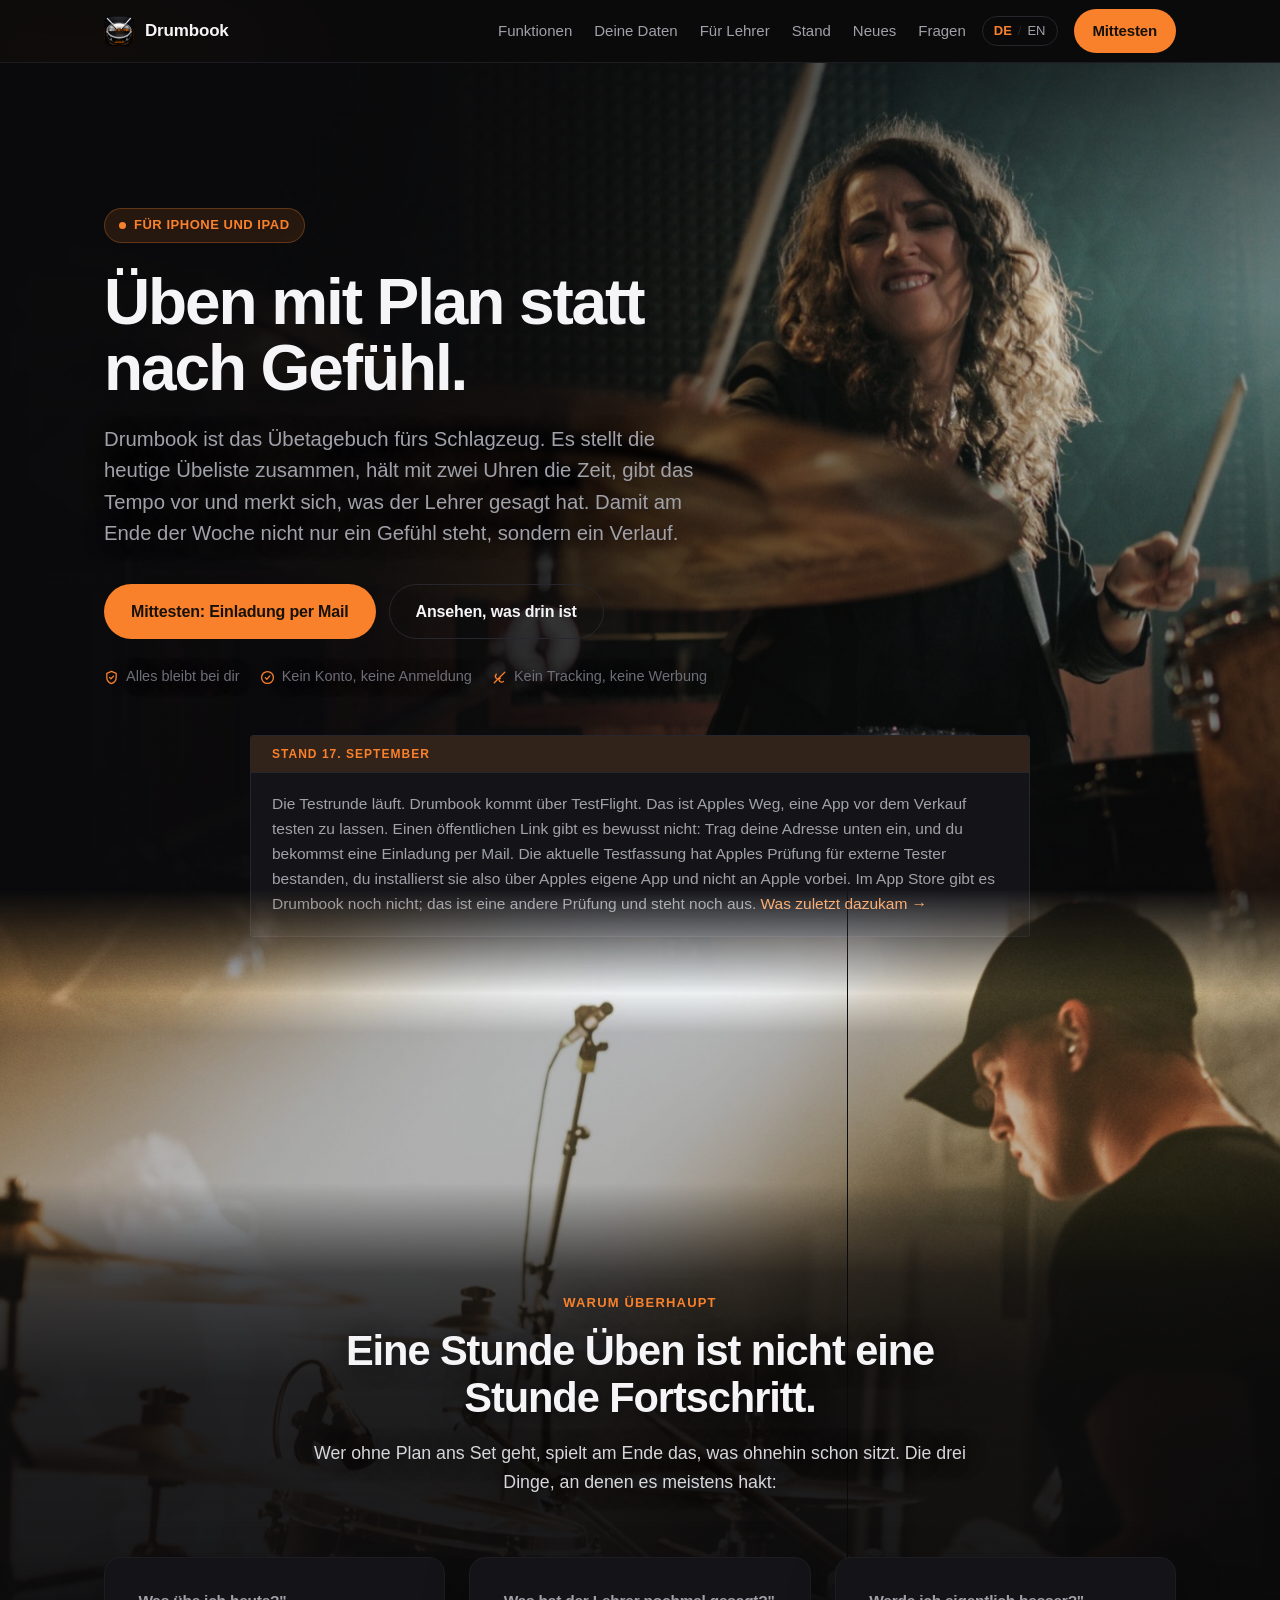
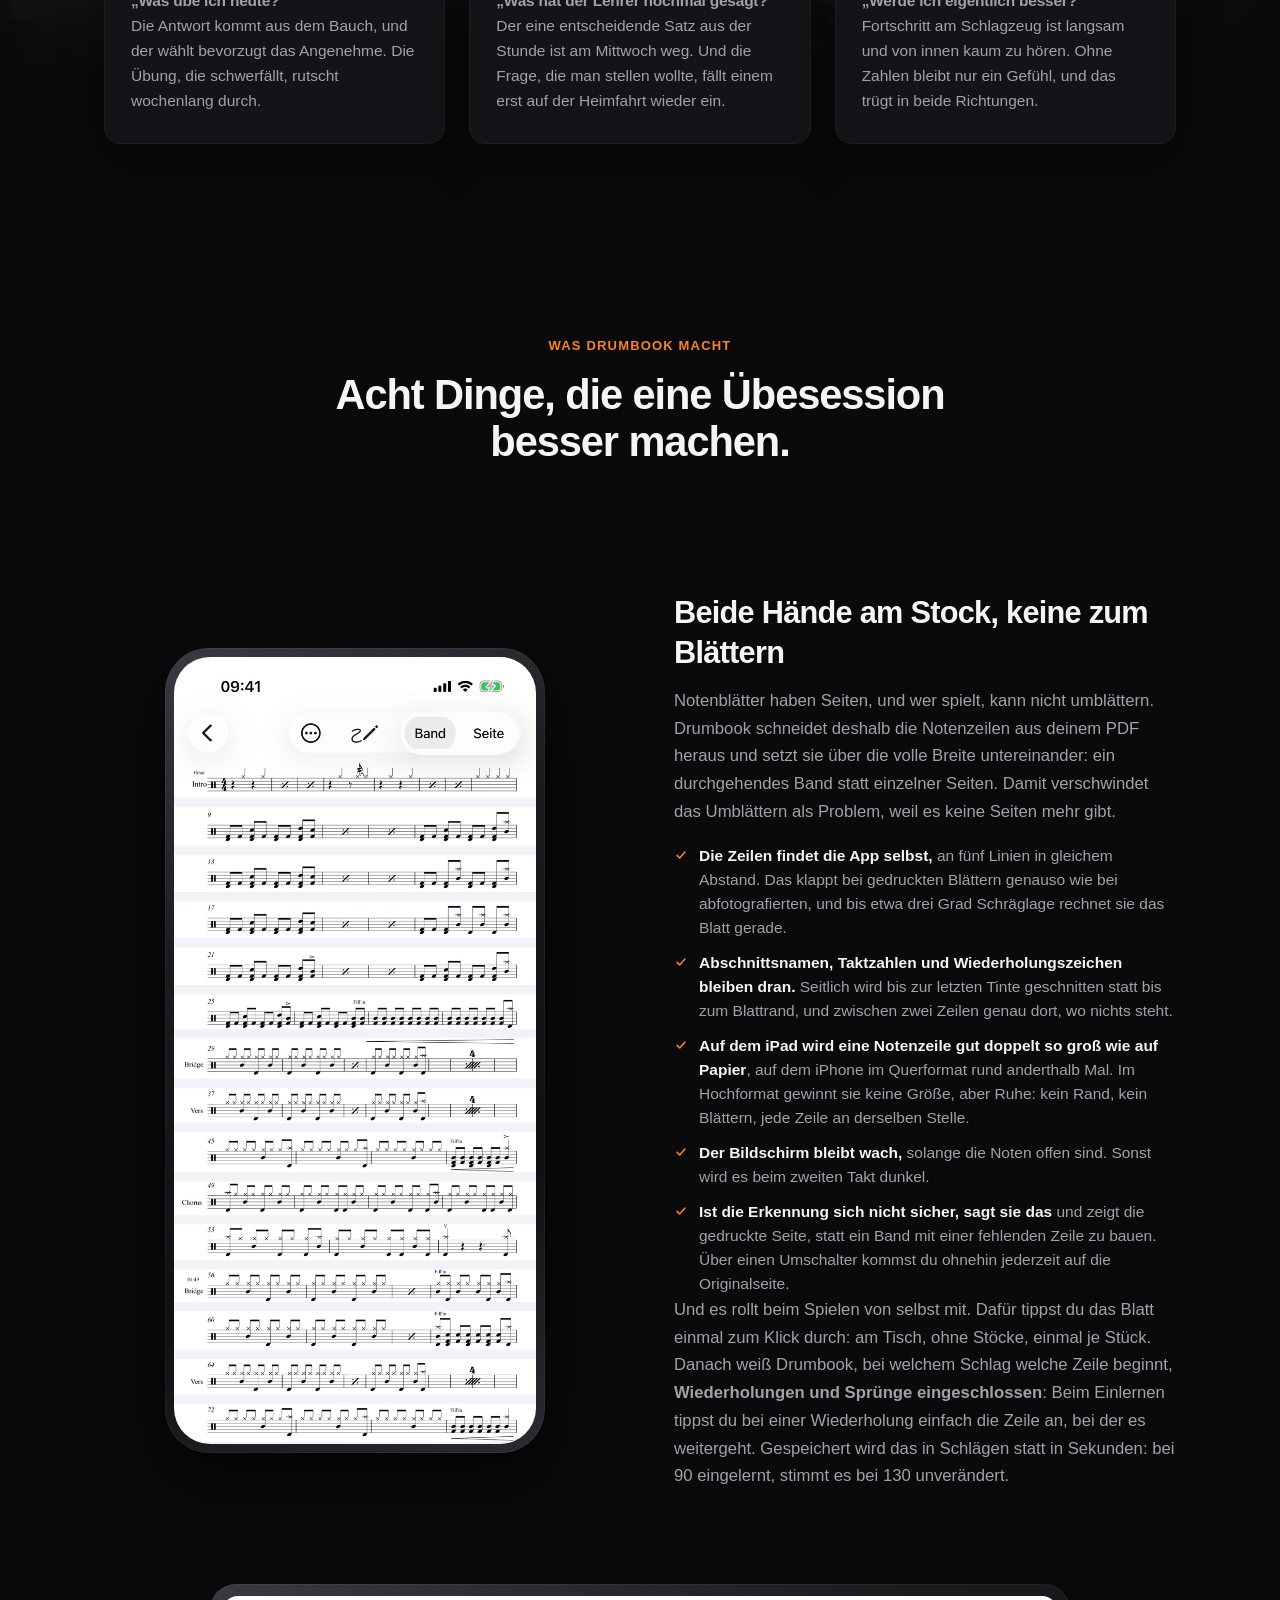
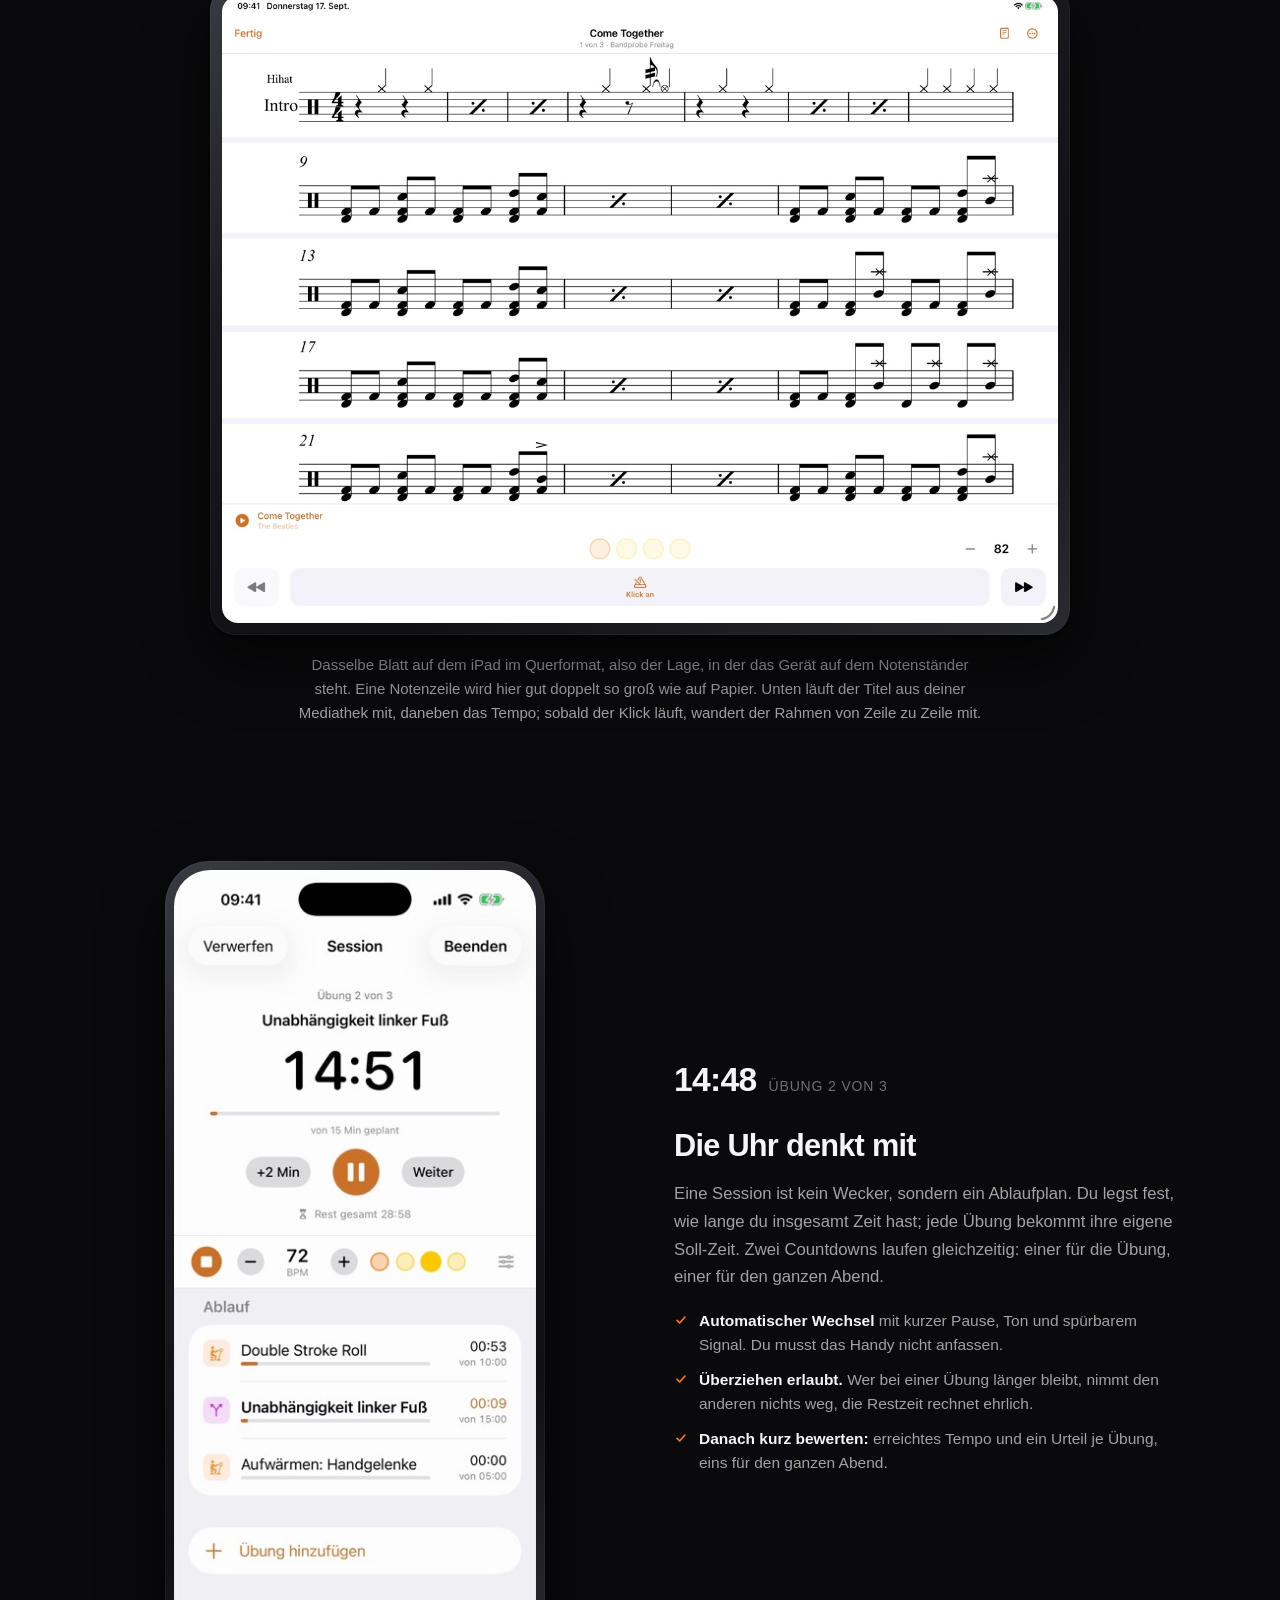
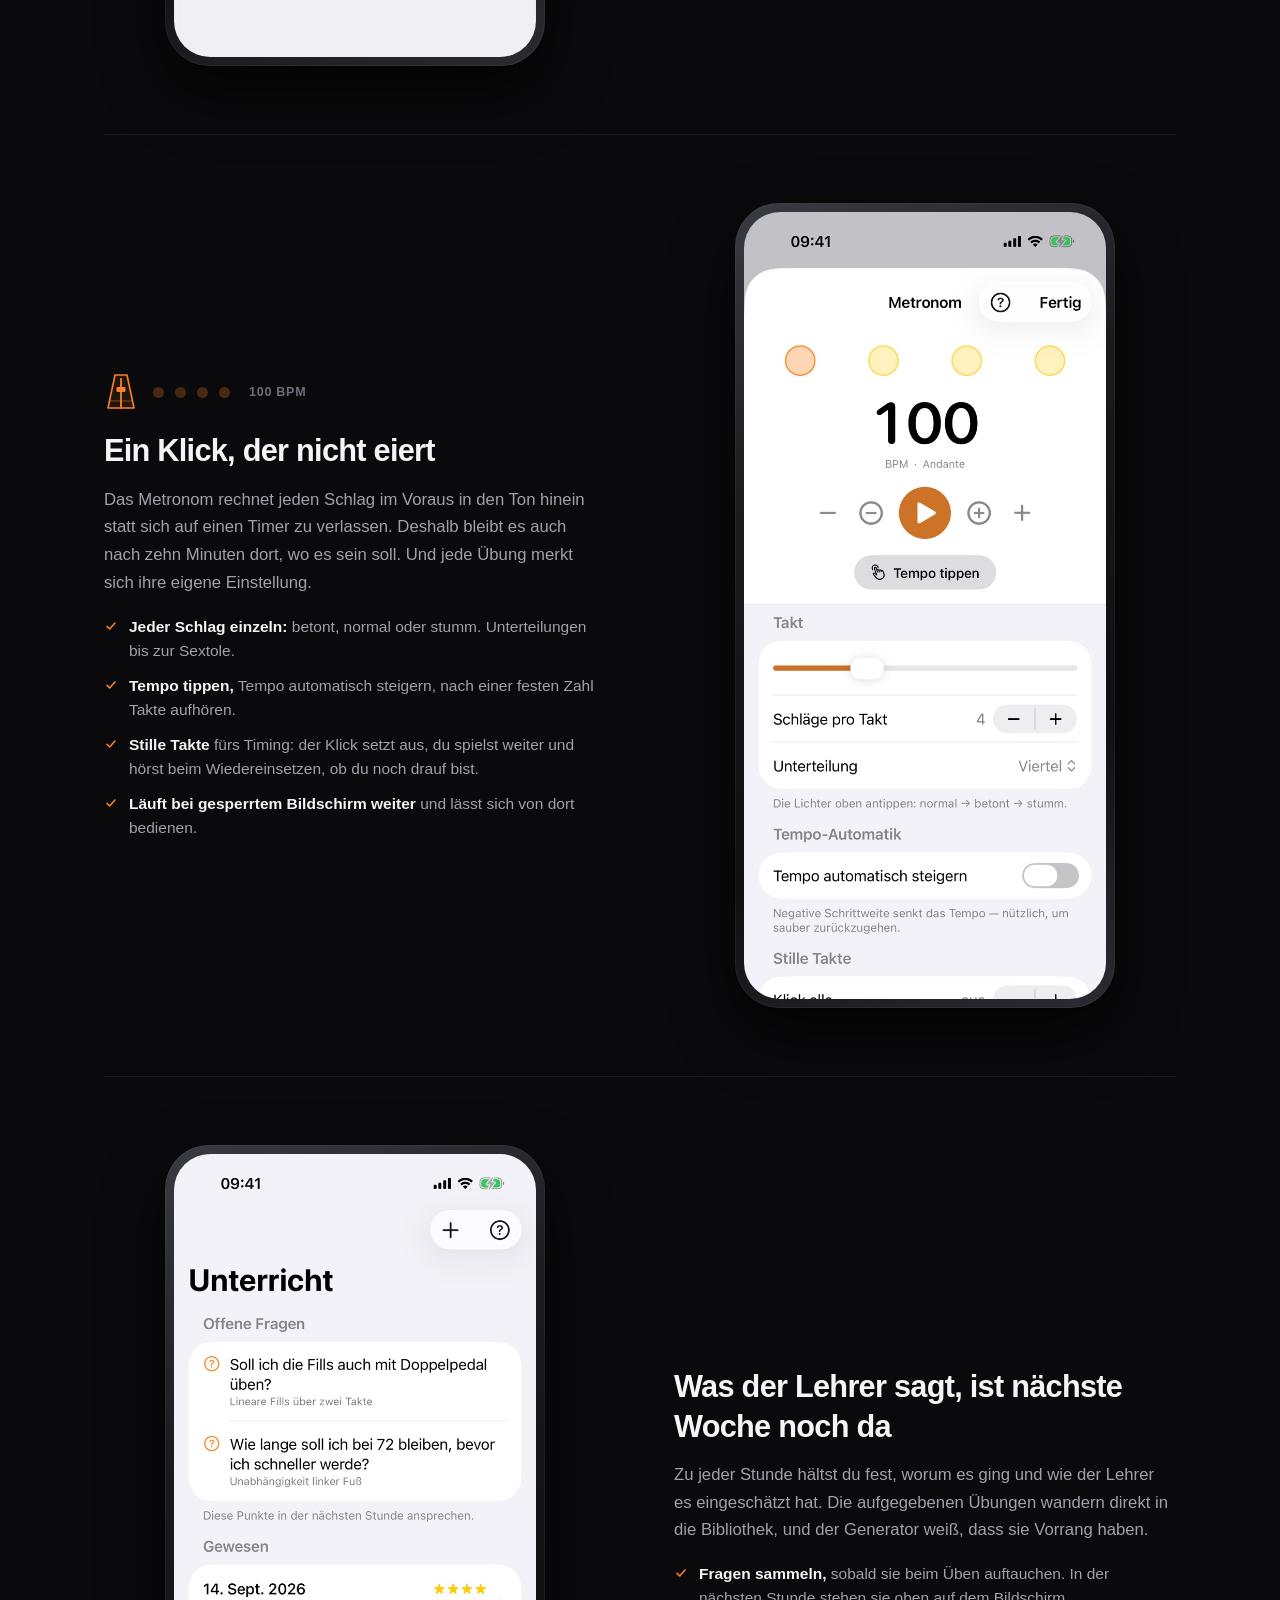
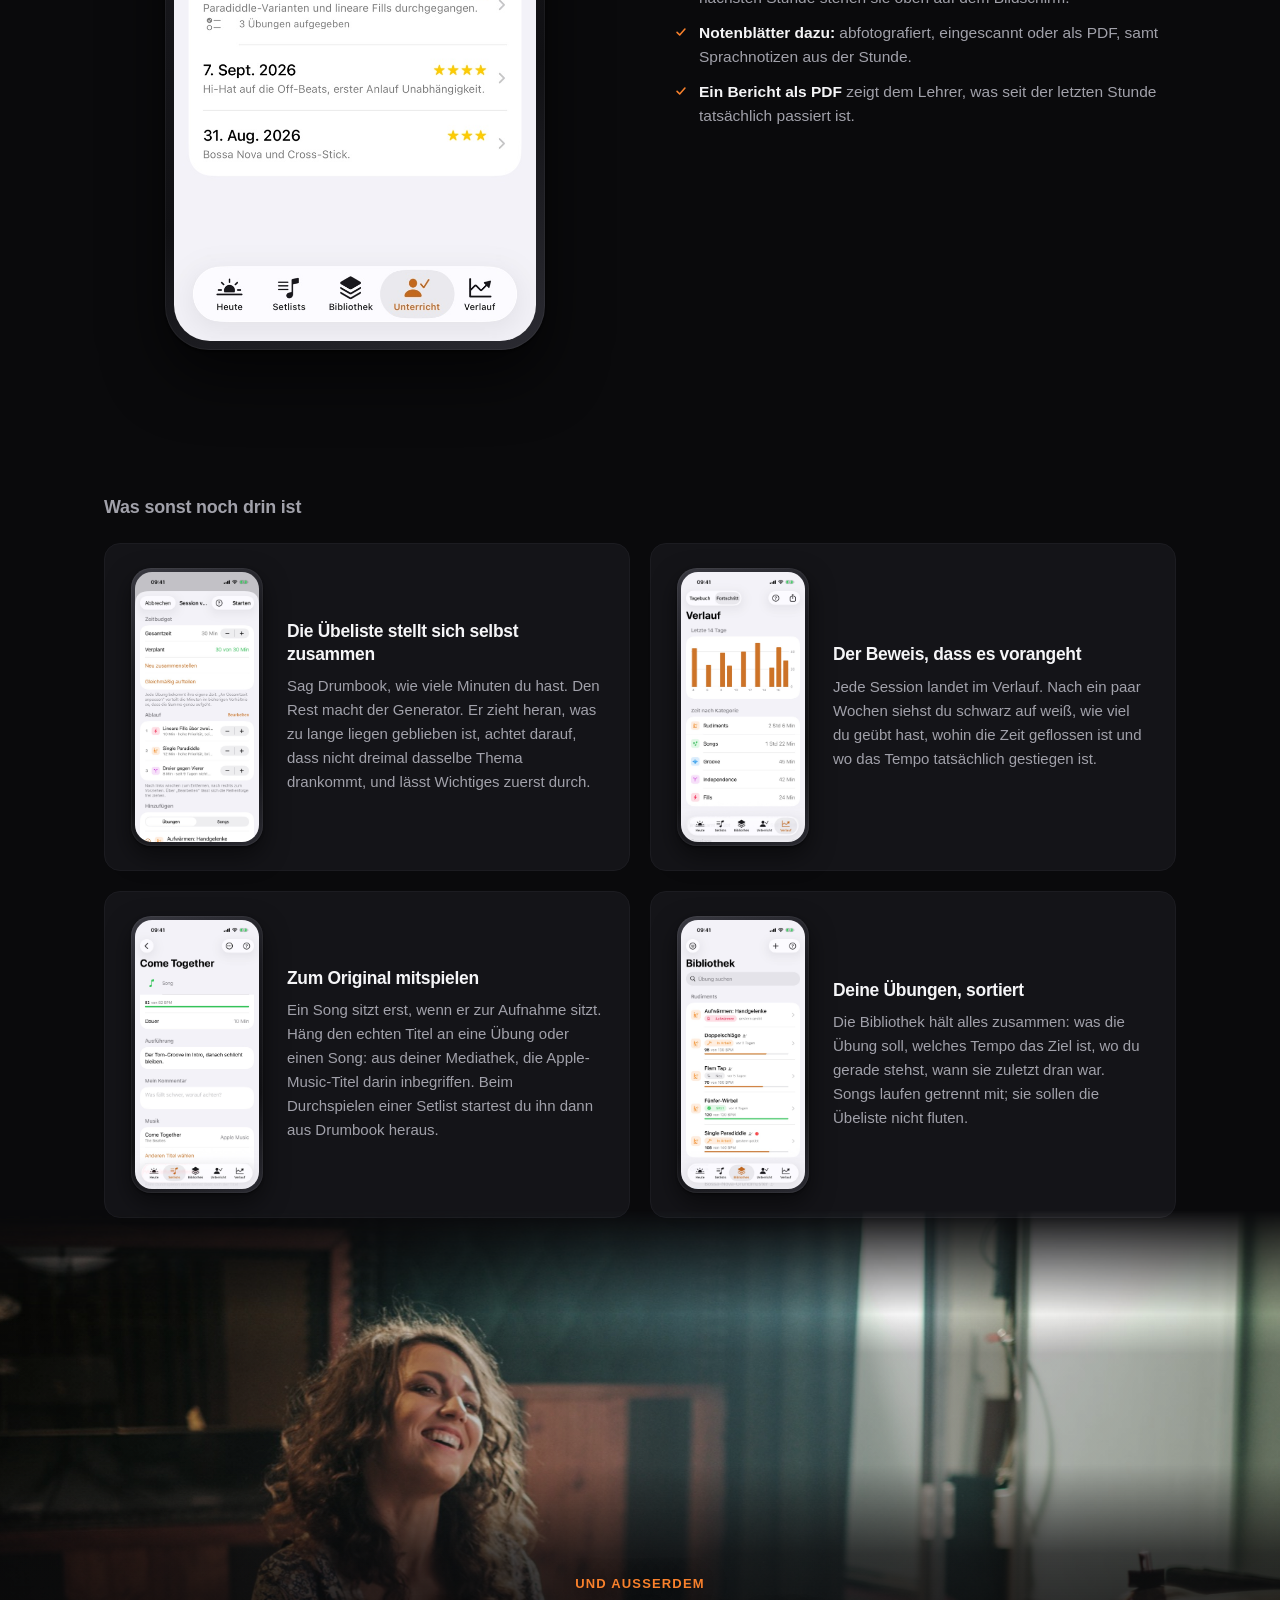
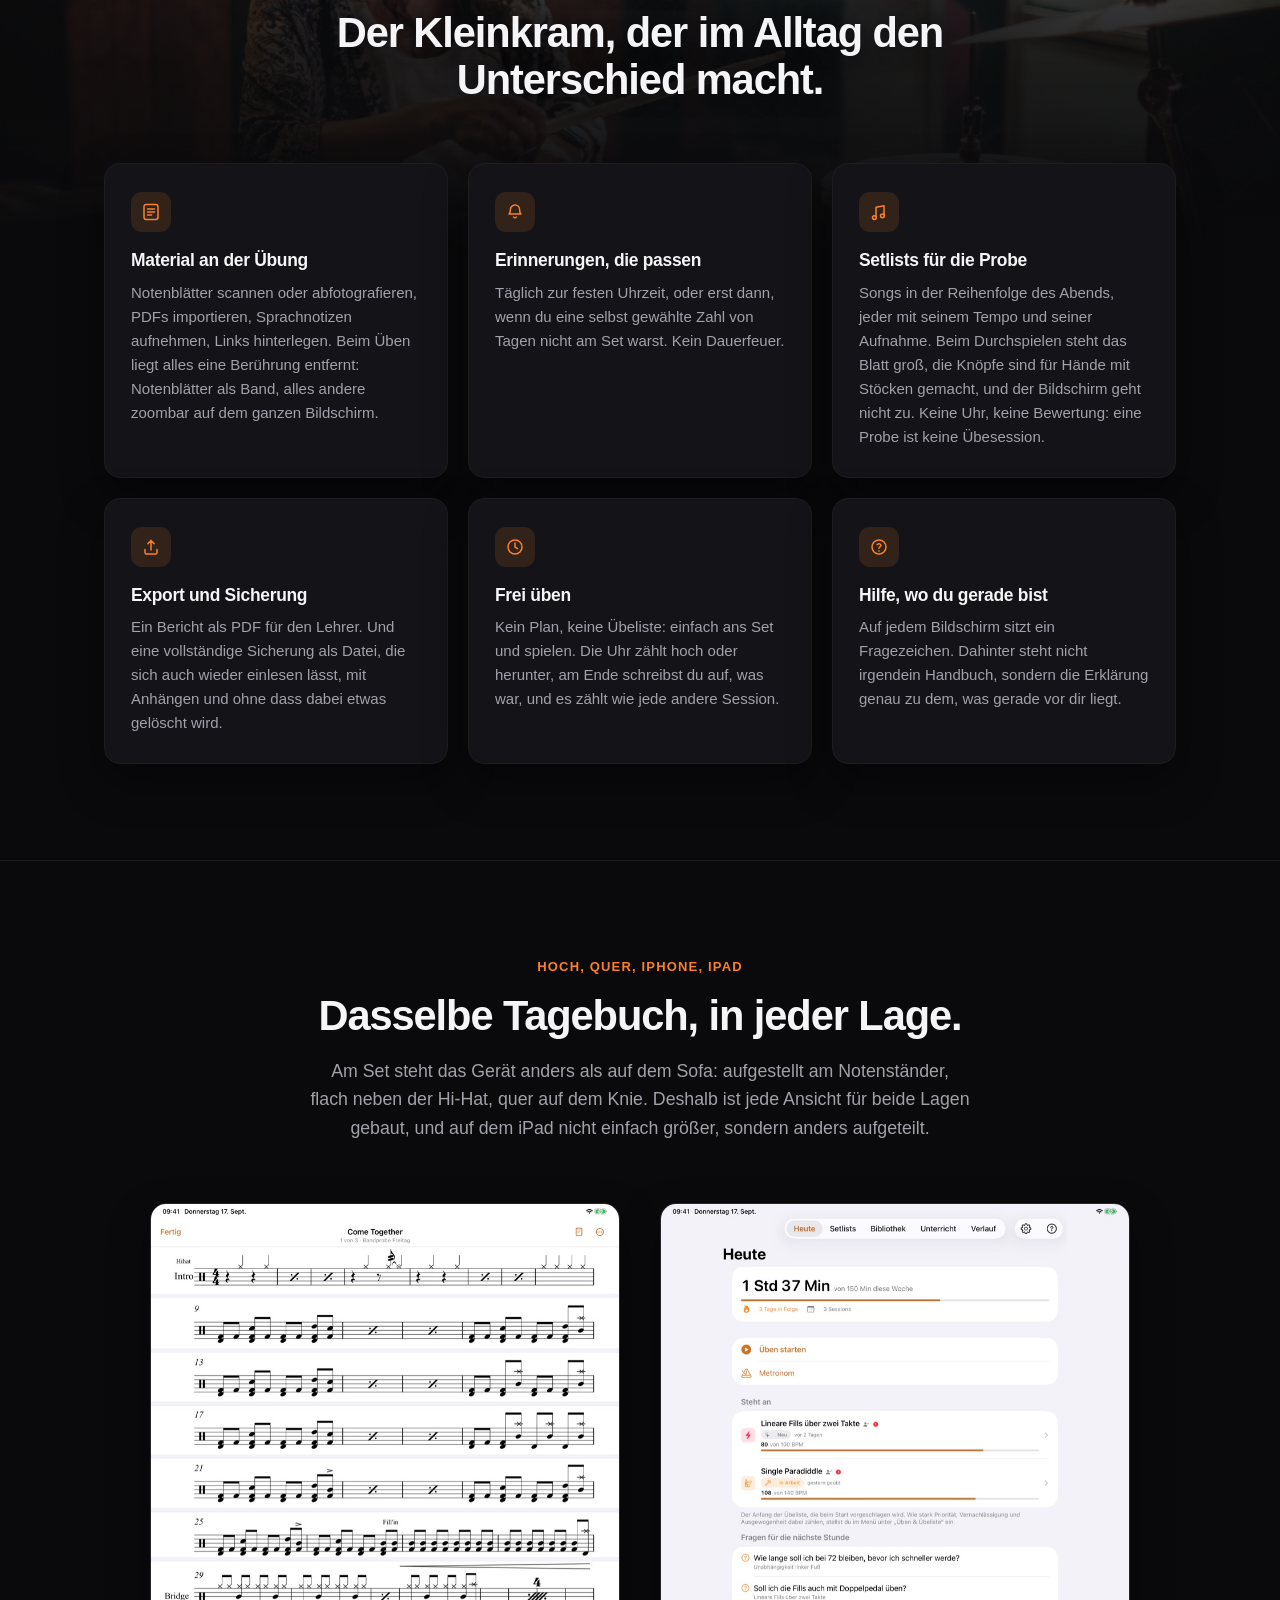
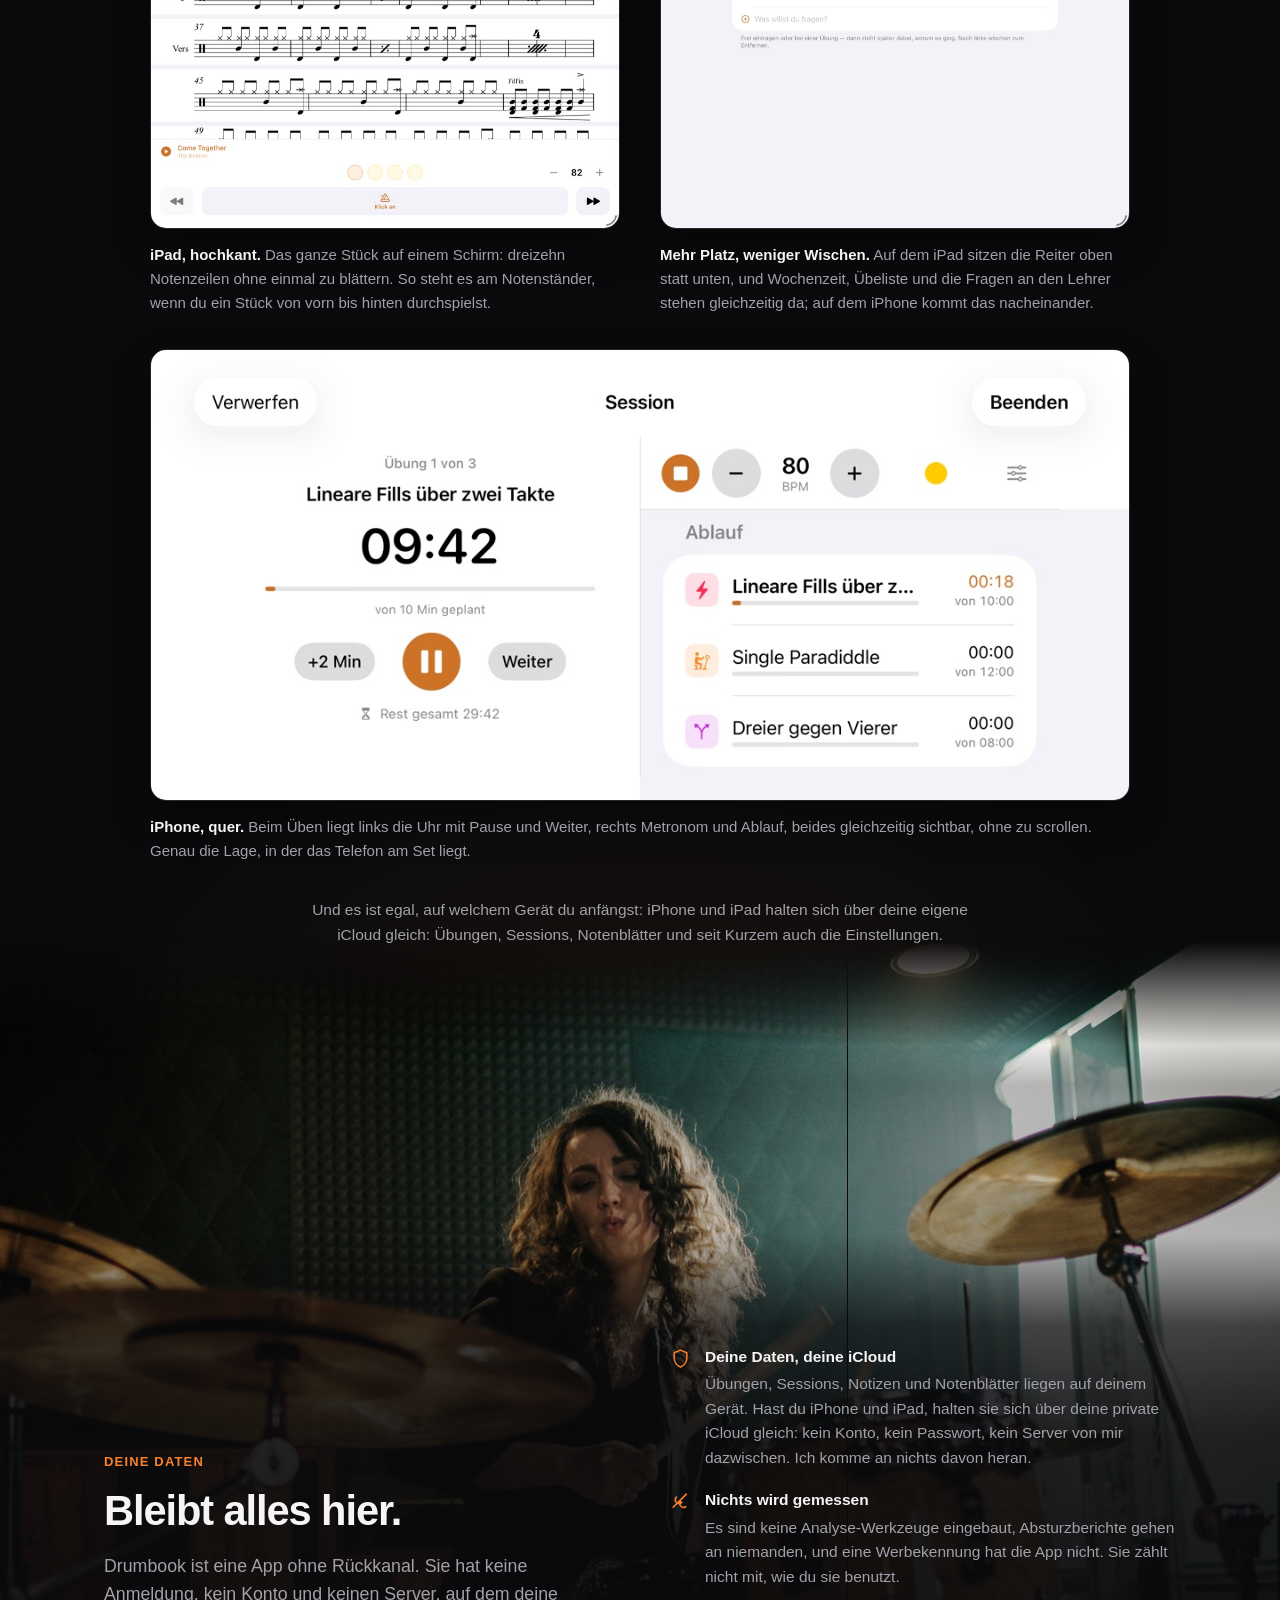
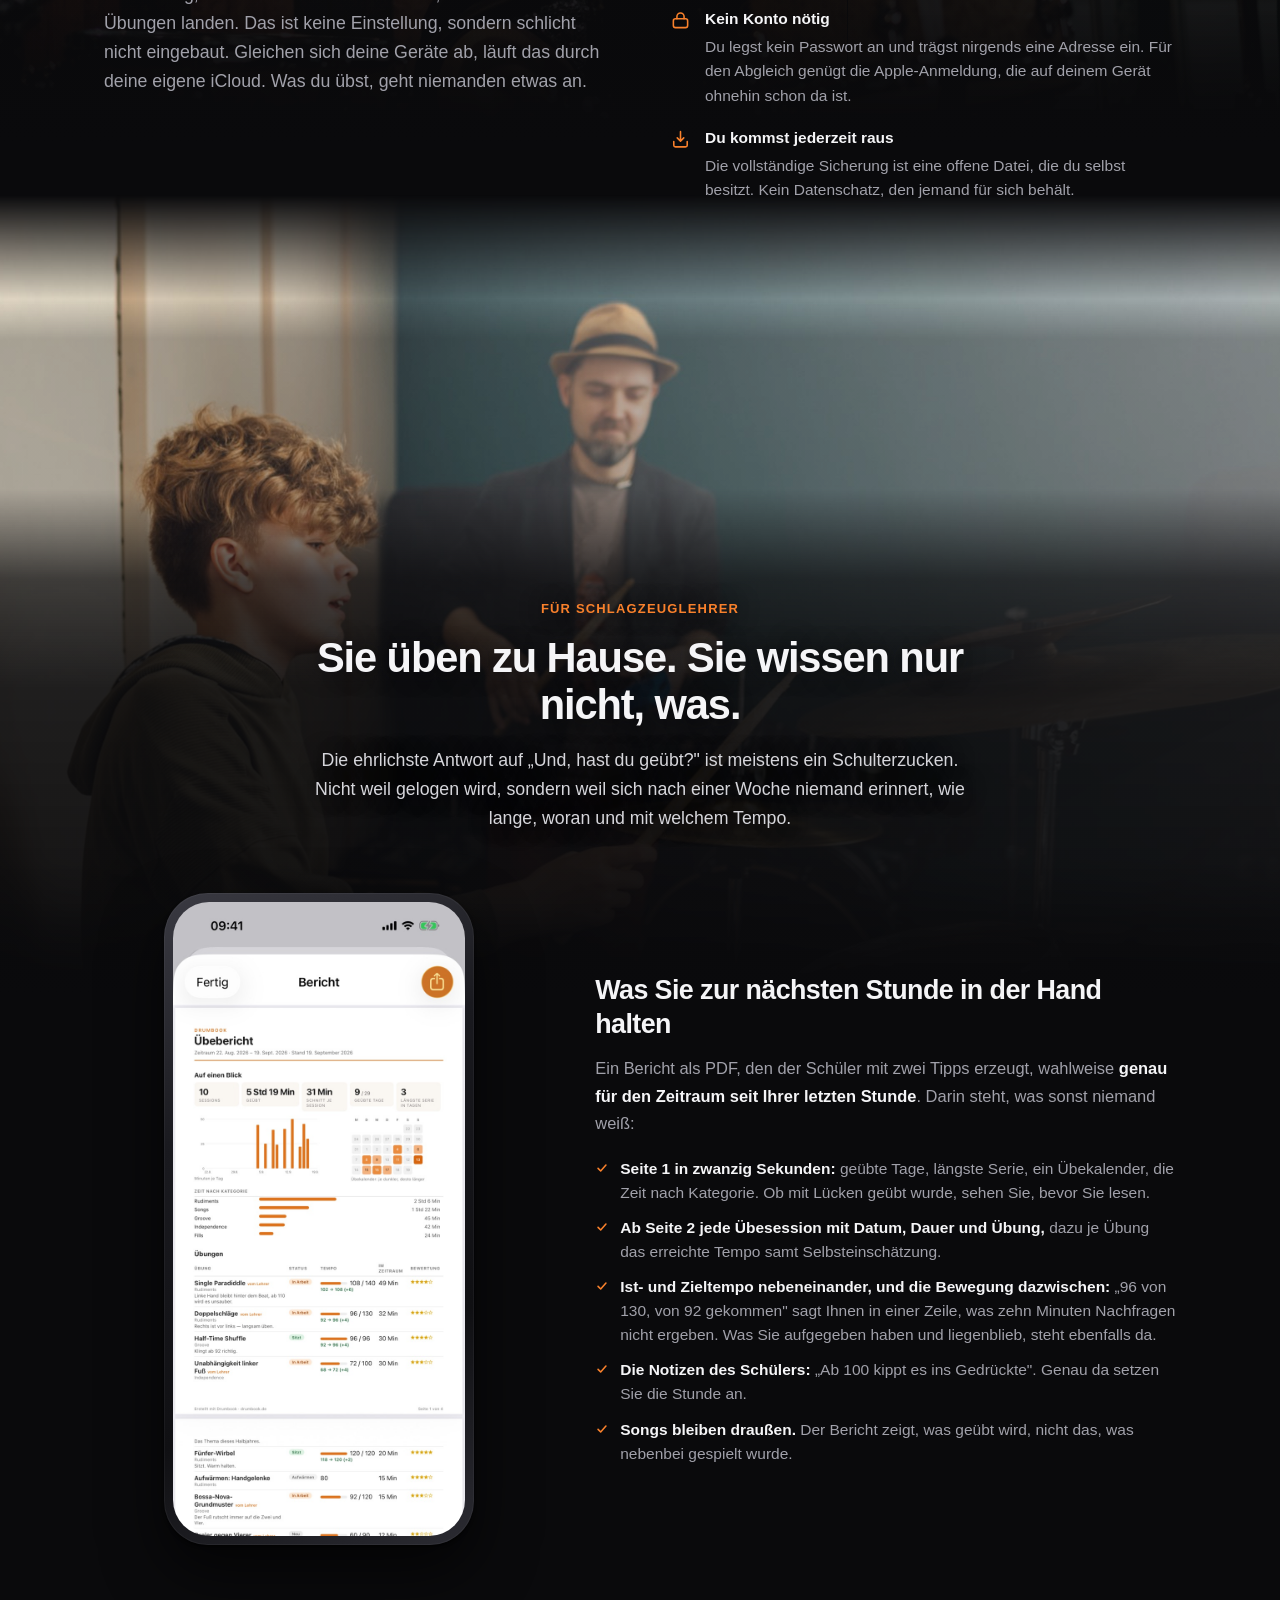
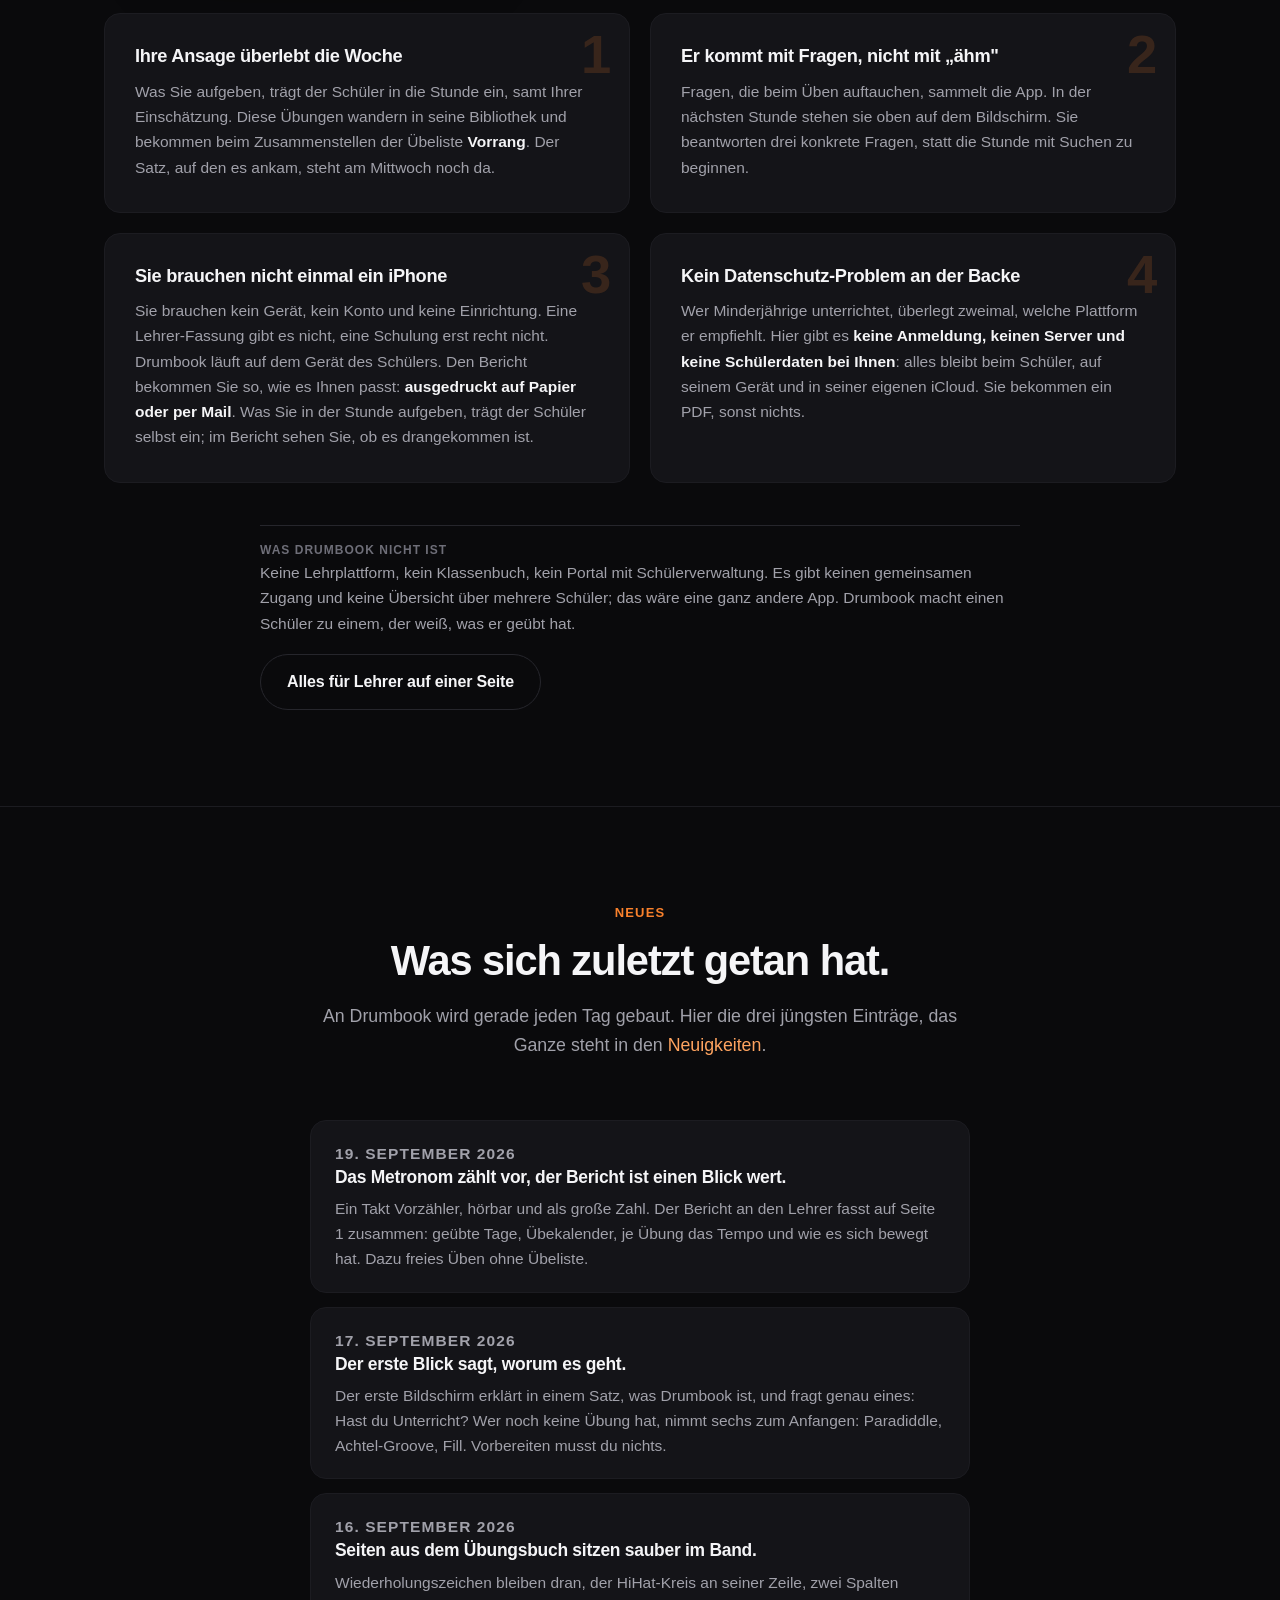
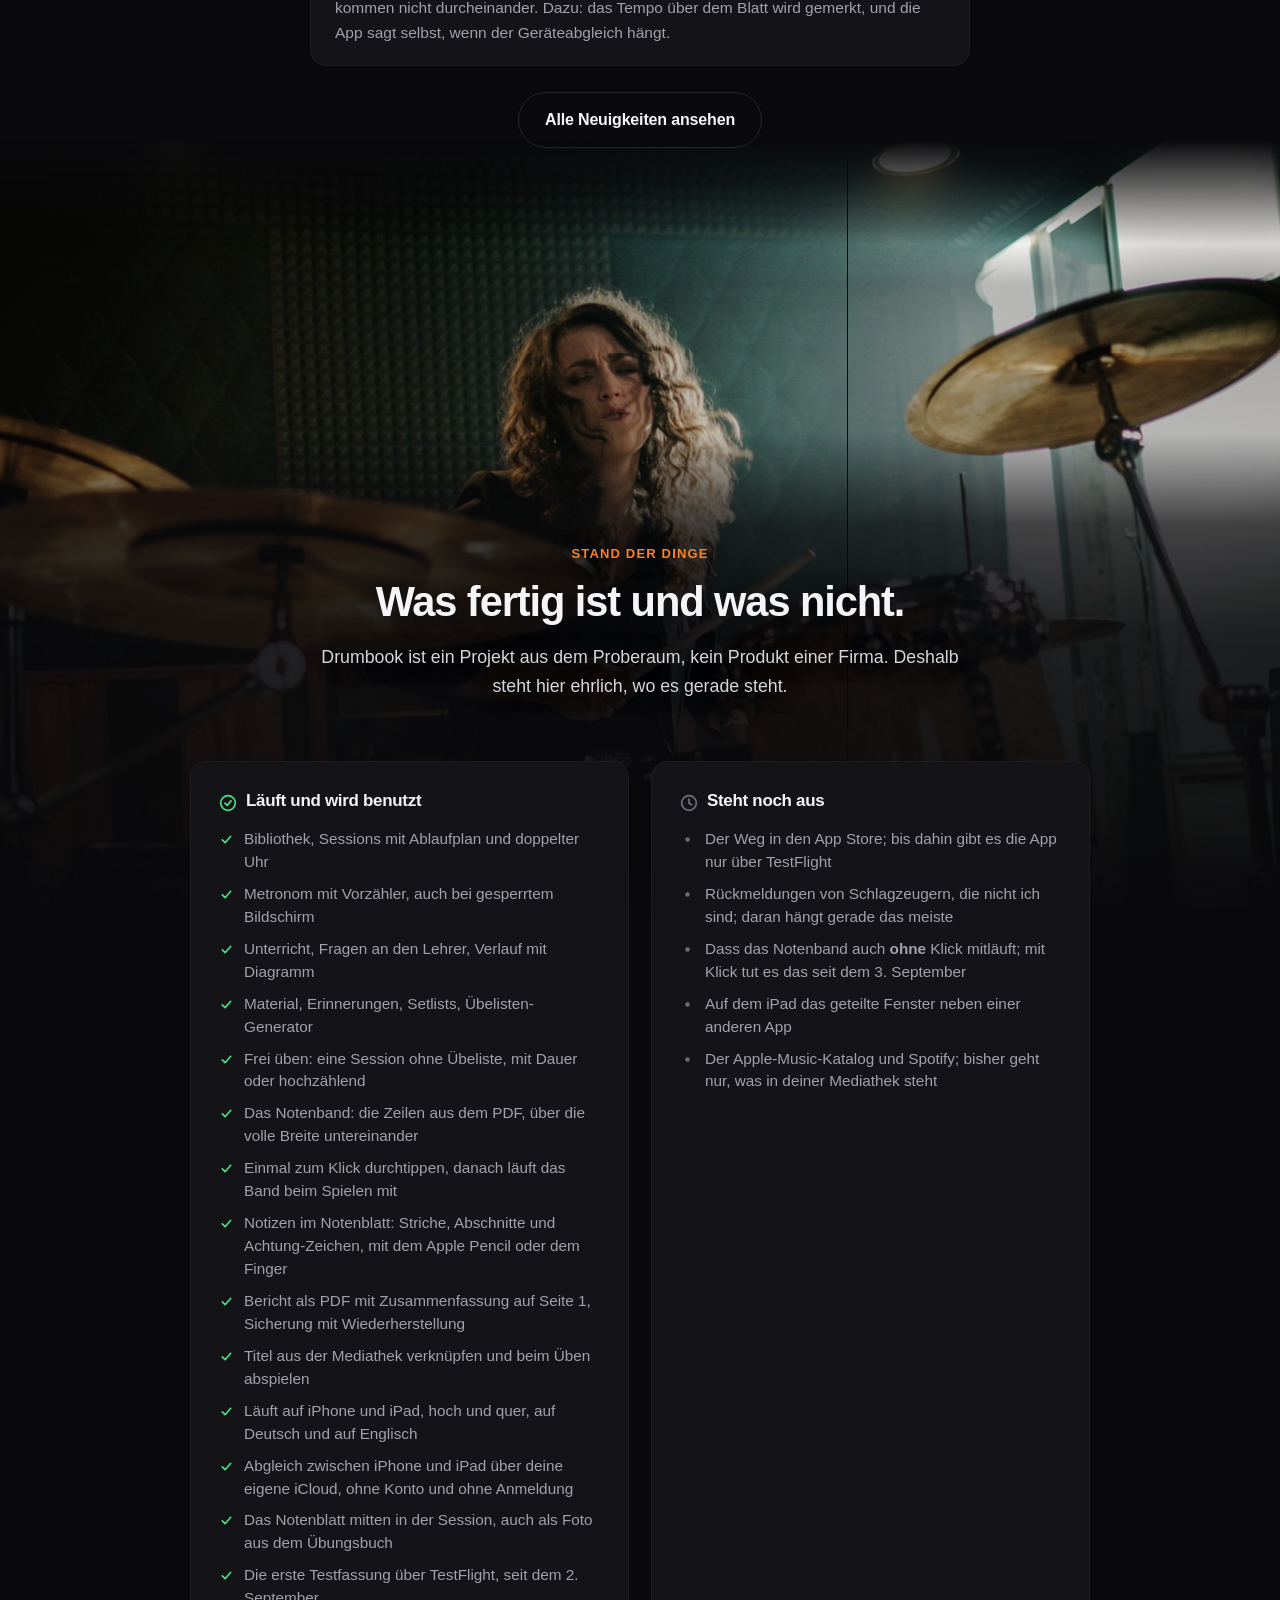
==== commit 6c884b1e: "Das Formular verspricht nur noch, was die Einwilligung erlaubt Der Schlussaufruf kündigte weitere Na" ====
--- a/index.html
+++ b/index.html
@@ -859,9 +859,9 @@
     <h2>Beim Test dabei sein.</h2>
     <p>
       Trag deine Adresse ein, und du bekommst eine Einladung zu TestFlight,
-      Apples kostenloser Test-App. Danach hörst du von mir nur noch, wenn es
-      etwas Neues zu testen gibt: keine Neuigkeiten, kein Rundbrief, nichts
-      dazwischen. Je mehr Leute mittesten, desto schneller wird aus dem, was
+      Apples kostenloser Test-App. Das ist die einzige Mail von mir, danach
+      lösche ich deine Adresse. Neue Testfassungen meldet dir TestFlight
+      selbst, einen Rundbrief gibt es nicht. Je mehr Leute mittesten, desto schneller wird aus dem, was
       hier steht, ein Übetagebuch, das im Proberaum hält.
     </p>
     <p>
--- a/assets/style.css
+++ b/assets/style.css
@@ -203,7 +203,10 @@
     min-height: clamp(560px, 64vh, 780px);
     display: flex;
     align-items: center;
-    overflow: hidden;
+    /* clip, nicht hidden - aus demselben Grund wie bei den Bühnen: hidden
+       macht den Hero zu einem Scroll-Container, und die Scroll-Zeitachse
+       misst dann gegen einen Kasten, in dem sich nichts bewegt. */
+    overflow: clip;
 }
 
 .hero::before {
@@ -919,9 +922,20 @@
     isolation: isolate;
     /* clip, nicht hidden: hidden macht die Bühne selbst zu einem
        Scroll-Container, und die Scroll-Zeitachse misst dann gegen einen
-       Kasten, in dem sich nie etwas bewegt. Das Bild stünde still. */
+       Kasten, in dem sich nie etwas bewegt. Das Bild stünde still.
+
+       Der Clip-Rand ist der Platz für den Übergang: Das Foto ragt um
+       `--ueberstand` über die Bühne hinaus und blendet dort aus dem
+       schwarzen Grund auf. Ohne ihn säße das Motiv als Kachel mit scharfer
+       Oberkante im Abschnitt - siehe unten bei `.buehne__foto`. */
     overflow: clip;
+    overflow-clip-margin: var(--ueberstand);
     background: var(--bg);
+
+    /* Wie weit das Foto über die Bühne hinausragt, nach oben in den
+       schwarzen Abschnitt davor und nach unten in den danach. Dort liegt
+       der weiche Übergang, und dort hat die Bewegung ihren Weg. */
+    --ueberstand: 104px;
 
     /* Wie weit das Motiv in den Abschnitt hineinreicht. Ein Abschnitt kann
        1900 px hoch werden; ein Querformat darüber zu strecken ergibt einen
@@ -940,16 +954,46 @@
 .buehne.band { padding-top: var(--kopfraum); }
 .buehne > .wrap { position: relative; z-index: 2; }
 
+/* Der Rahmen steht still und trägt den Übergang; bewegt wird das Bild darin
+   (siehe `.buehne__foto img`).
+
+   **Warum das so getrennt ist.** Eine Bühne folgt auf einen schwarzen
+   Abschnitt. Beginnt das Motiv an der Bühnenkante, sitzt es dort als Kachel
+   mit scharfer Oberkante - genau das, was eine Bühne nicht sein soll. Der
+   Übergang muss also **vor** der Bühne liegen, im Schwarz darüber, sonst
+   kostet er Bildfläche und verdeckt das Gesicht, das oben im Kopfraum steht.
+   Dafür blendet die Maske das Foto über den Überstand auf und am unteren Ende
+   wieder aus. Und dafür muss die Maske stillstehen: Läge sie auf dem bewegten
+   Element, wanderte der Übergang beim Scrollen mit und schöbe sich in die
+   Bühne hinein. */
 .buehne__foto {
     position: absolute;
     left: 0;
     right: 0;
-    top: -104px;
+    top: calc(-1 * var(--ueberstand));
     bottom: auto;
     /* Reichweite plus Luft für Weg und Zoom, damit nie eine Kante auftaucht. */
     height: calc(var(--bild) + 300px);
     z-index: 0;
     pointer-events: none;
+    /* Der Zoom macht das Bild acht Prozent breiter als den Abschnitt. Ohne
+       diese Zeile schöbe er die Seite seitlich auf: `overflow-clip-margin`
+       an der Bühne gilt **allseitig**, also auch links und rechts, und die
+       Seite bekäme einen waagerechten Scrollbalken. Hier wird der Überschuss
+       beschnitten, oben und unten bleibt der Überstand. */
+    overflow: clip;
+    -webkit-mask-image: var(--blende);
+            mask-image: var(--blende);
+    /* Die Blende rechnet in Positionen des Abschnitts: bei `--ueberstand`
+       liegt dessen Oberkante. Unten endet das Bild dort, wo der Schleier
+       ohnehin ganz schwarz ist (`--bild`) - und nicht erst am Ende des
+       Rahmens. Sonst leuchtet es bei kurzen Abschnitten in den nächsten
+       hinein, weil der Schleier nur bis zur Abschnittskante reicht. */
+    --blende: linear-gradient(to bottom,
+        transparent 0,
+        #000 var(--ueberstand),
+        #000 calc(var(--ueberstand) + var(--bild) - 140px),
+        transparent calc(var(--ueberstand) + var(--bild)));
 }
 .buehne__foto img {
     width: 100%;
@@ -977,9 +1021,11 @@
     inset: 0;
     z-index: 1;
     pointer-events: none;
+    /* Oben beginnt er bei null: Dort blendet das Foto gerade erst auf, und
+       jede Deckung an dieser Kante wäre als Absatz zu sehen. */
     background: linear-gradient(to bottom,
-        rgba(10, 10, 12, 0.62) 0,
-        rgba(10, 10, 12, 0.28) 70px,
+        rgba(10, 10, 12, 0) 0,
+        rgba(10, 10, 12, 0.26) 40px,
         rgba(10, 10, 12, 0.26) calc(var(--kopfraum) - 110px),
         rgba(10, 10, 12, 0.76) calc(var(--kopfraum) - 20px),
         rgba(10, 10, 12, 0.90) calc(var(--kopfraum) + 90px),
@@ -1015,7 +1061,10 @@
 
 @supports (animation-timeline: view()) {
     @media not (prefers-reduced-motion: reduce) {
-        .buehne__foto {
+        /* Das Bild bewegt sich, der Rahmen mit der Maske bleibt stehen. Die
+           Lücken, die dabei am oberen und unteren Rand entstehen, liegen im
+           Überstand und sind ausgeblendet. */
+        .buehne__foto img {
             animation: buehne-tiefe linear both;
             animation-timeline: view();
             animation-range: cover 0% cover 100%;
@@ -1033,6 +1082,24 @@
 .buehne--knapp { --bild: 560px; --kopfraum: 260px; }
 .teacher.buehne { --bild: 700px; --kopfraum: 300px; }
 .buehne--kopf { --bild: 440px; --kopfraum: 200px; }
+/* Hier sitzt die Bühne als Erstes unter der Navigation: über ihr ist kein
+   schwarzer Abschnitt, aus dem etwas auftauchen müsste. Oben also kein
+   Übergang, unten der übliche.
+
+   **Und deshalb hier auch kein Clip-Rand.** Der gibt dem Foto Platz
+   *oberhalb* der Bühne - dort, wo der Schleier nicht mehr hinreicht, weil
+   er an der Bühne klebt. Über einer Bühne mitten auf der Seite ist das
+   Schwarz, und die Blende macht daraus einen Übergang. Über dieser hier
+   ist die Navigation: Ohne Blende stünde das Foto dort ungedämpft und
+   läge als heller Streifen unter der Leiste. Also beschneiden wie früher. */
+/* `0px`, nicht `0`: Ein nacktes Null verwirft der Browser hier still, die
+   Regel fiele wirkungslos aus (nachgemessen mit `CSS.supports`). */
+.buehne--kopf { overflow-clip-margin: 0px; }
+.buehne--kopf .buehne__foto {
+    --blende: linear-gradient(to bottom,
+        #000 calc(var(--ueberstand) + var(--bild) - 140px),
+        transparent calc(var(--ueberstand) + var(--bild)));
+}
 .buehne--kopf::after {
     background: linear-gradient(to bottom,
         rgba(10, 10, 12, 0.56) 0,
@@ -1065,7 +1132,11 @@
 .final {
     --bild: 640px;
     --kopfraum: 260px;
+    --ueberstand: 104px;
     padding-top: calc(var(--kopfraum) + 40px);
+    /* Wie bei jeder Bühne: Platz für den Übergang oberhalb. */
+    overflow: clip;
+    overflow-clip-margin: var(--ueberstand);
 }
 .final::before {
     content: "";
@@ -1074,8 +1145,8 @@
     z-index: 1;
     pointer-events: none;
     background: linear-gradient(to bottom,
-        rgba(10, 10, 12, 0.60) 0,
-        rgba(10, 10, 12, 0.26) 80px,
+        rgba(10, 10, 12, 0) 0,
+        rgba(10, 10, 12, 0.24) 40px,
         rgba(10, 10, 12, 0.24) calc(var(--kopfraum) - 70px),
         rgba(10, 10, 12, 0.88) calc(var(--kopfraum) + 60px),
         rgba(10, 10, 12, 0.95) calc(var(--bild) * 0.88),
@@ -1100,7 +1171,9 @@
     .teacher.buehne { --bild: 520px; --kopfraum: 190px; }
     .buehne--kopf { --bild: 360px; --kopfraum: 150px; }
     .final { --bild: 470px; --kopfraum: 170px; }
-    .buehne__foto { top: -60px; height: calc(var(--bild) + 220px); }
+    /* Der Überstand bleibt, sonst hat die Bewegung keinen Weg und der
+       Übergang keinen Platz; nur die Reichweite darunter wird knapper. */
+    .buehne__foto { height: calc(var(--bild) + 240px); }
 
     /* Auf einem schmalen Schirm wird nicht mehr oben und unten beschnitten,
        sondern links und rechts - und dabei rutscht das Gesicht schnell aus
@@ -1882,7 +1955,7 @@
     position: absolute;
     inset: 0;
     z-index: 0;
-    overflow: hidden;
+    overflow: clip;
     pointer-events: none;
 }
 /* Das Bild ist breiter als der Hero und links bündig. Der Grund: Es ist ein
@@ -1894,12 +1967,33 @@
    Textblock, der nie über 620 px hinausgeht. Das gilt auf jeder
    Fensterbreite, weil beide Zahlen prozentual mitwandern. */
 .hero__foto img {
+    position: absolute;
+    top: calc(-1 * var(--hero-weg));
+    left: 0;
     width: 140%;
     max-width: none;
-    height: 100%;
+    /* Luft oben und unten, damit die Fahrt (siehe unten) nie eine Kante
+       freilegt. */
+    height: calc(100% + 2 * var(--hero-weg));
     object-fit: cover;
     object-position: 0% 20%;
     display: block;
+    --hero-weg: 110px;
+}
+
+/* Dieselbe Kamerafahrt wie unter den Bühnen, nur mit eigenem Takt: Der Hero
+   steht beim Öffnen schon da, seine Fahrt ist also nicht das Hereinkommen,
+   sondern das Hinausgehen. `exit` misst genau das - beim Laden steht das
+   Bild am Anfang der Fahrt, beim Wegscrollen läuft sie ab. */
+@supports (animation-timeline: view()) {
+    @media not (prefers-reduced-motion: reduce) {
+        .hero__foto img {
+            animation: buehne-tiefe linear both;
+            animation-timeline: view();
+            animation-range: exit 0% exit 100%;
+            will-change: transform;
+        }
+    }
 }
 /* Zwei Schleier: einer von links, damit der Text steht; einer von unten,
    damit das Bild in die Seite ausläuft statt abzureißen. */
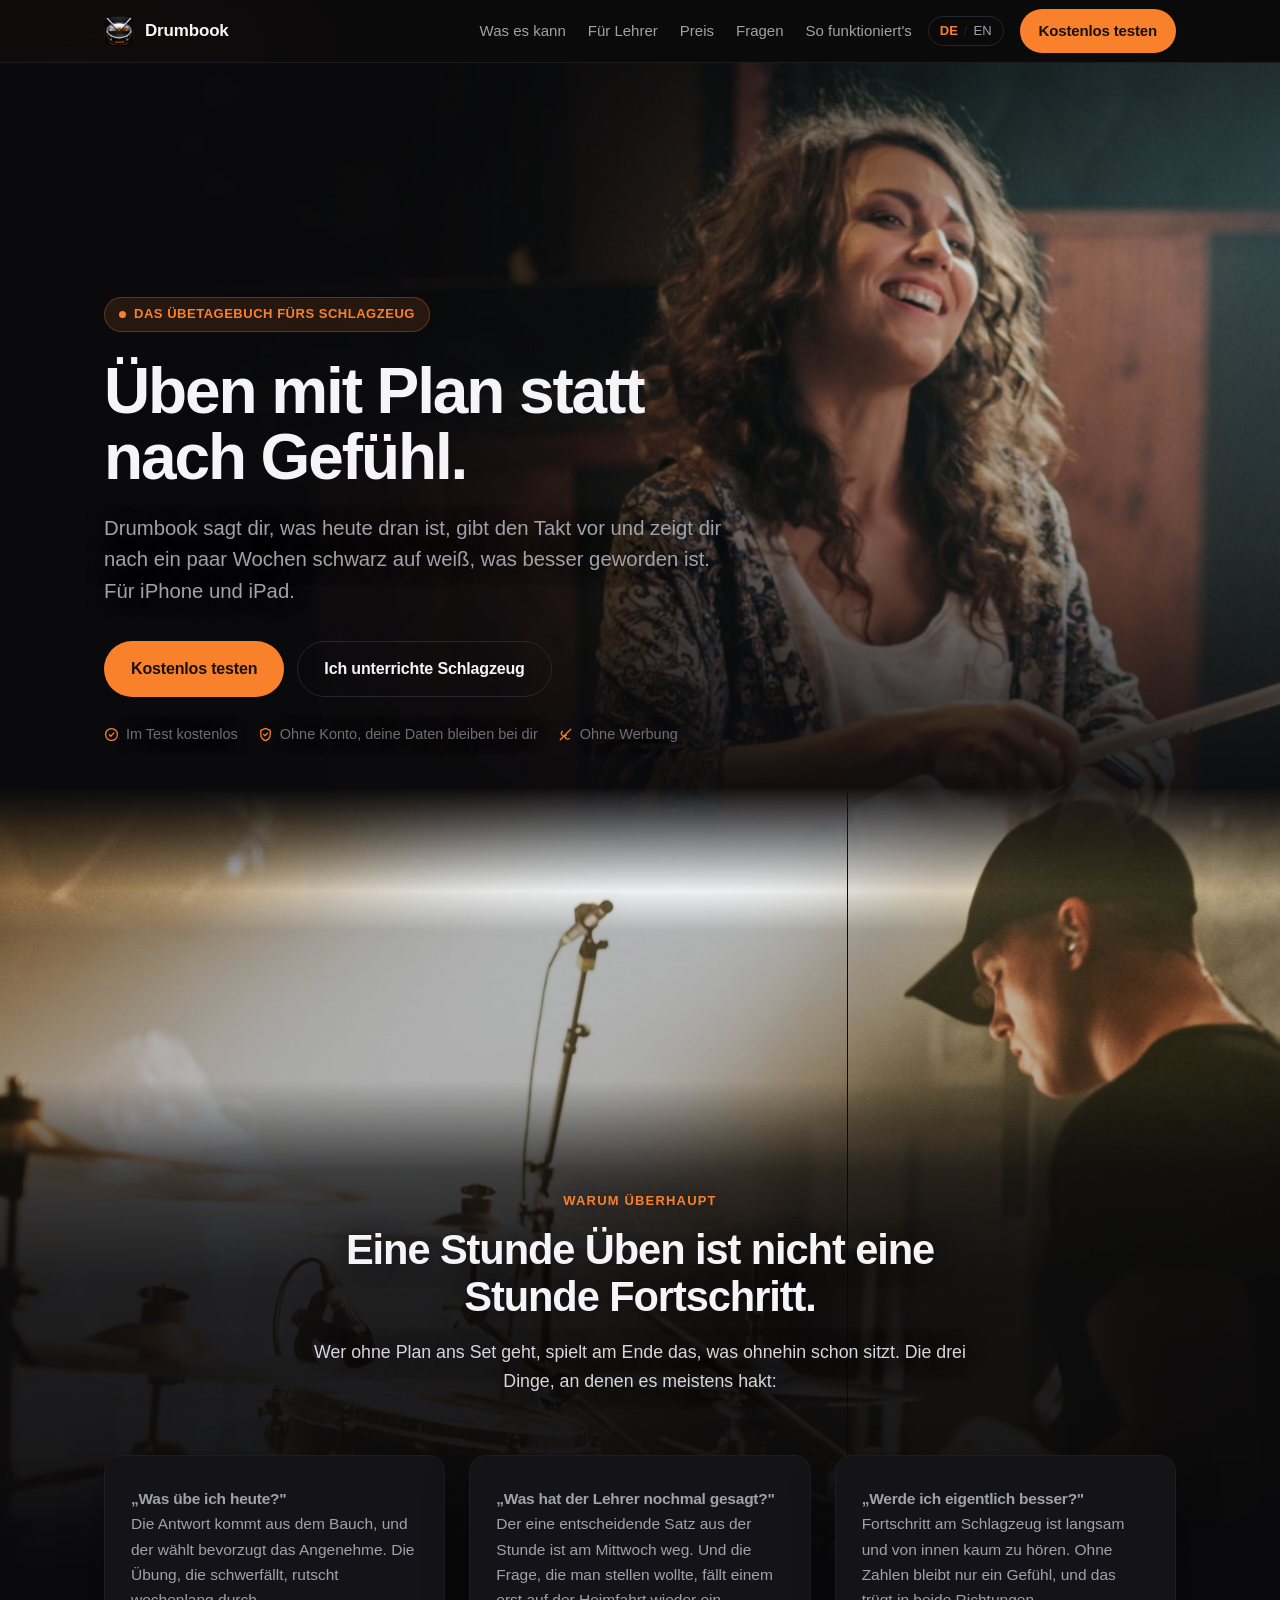
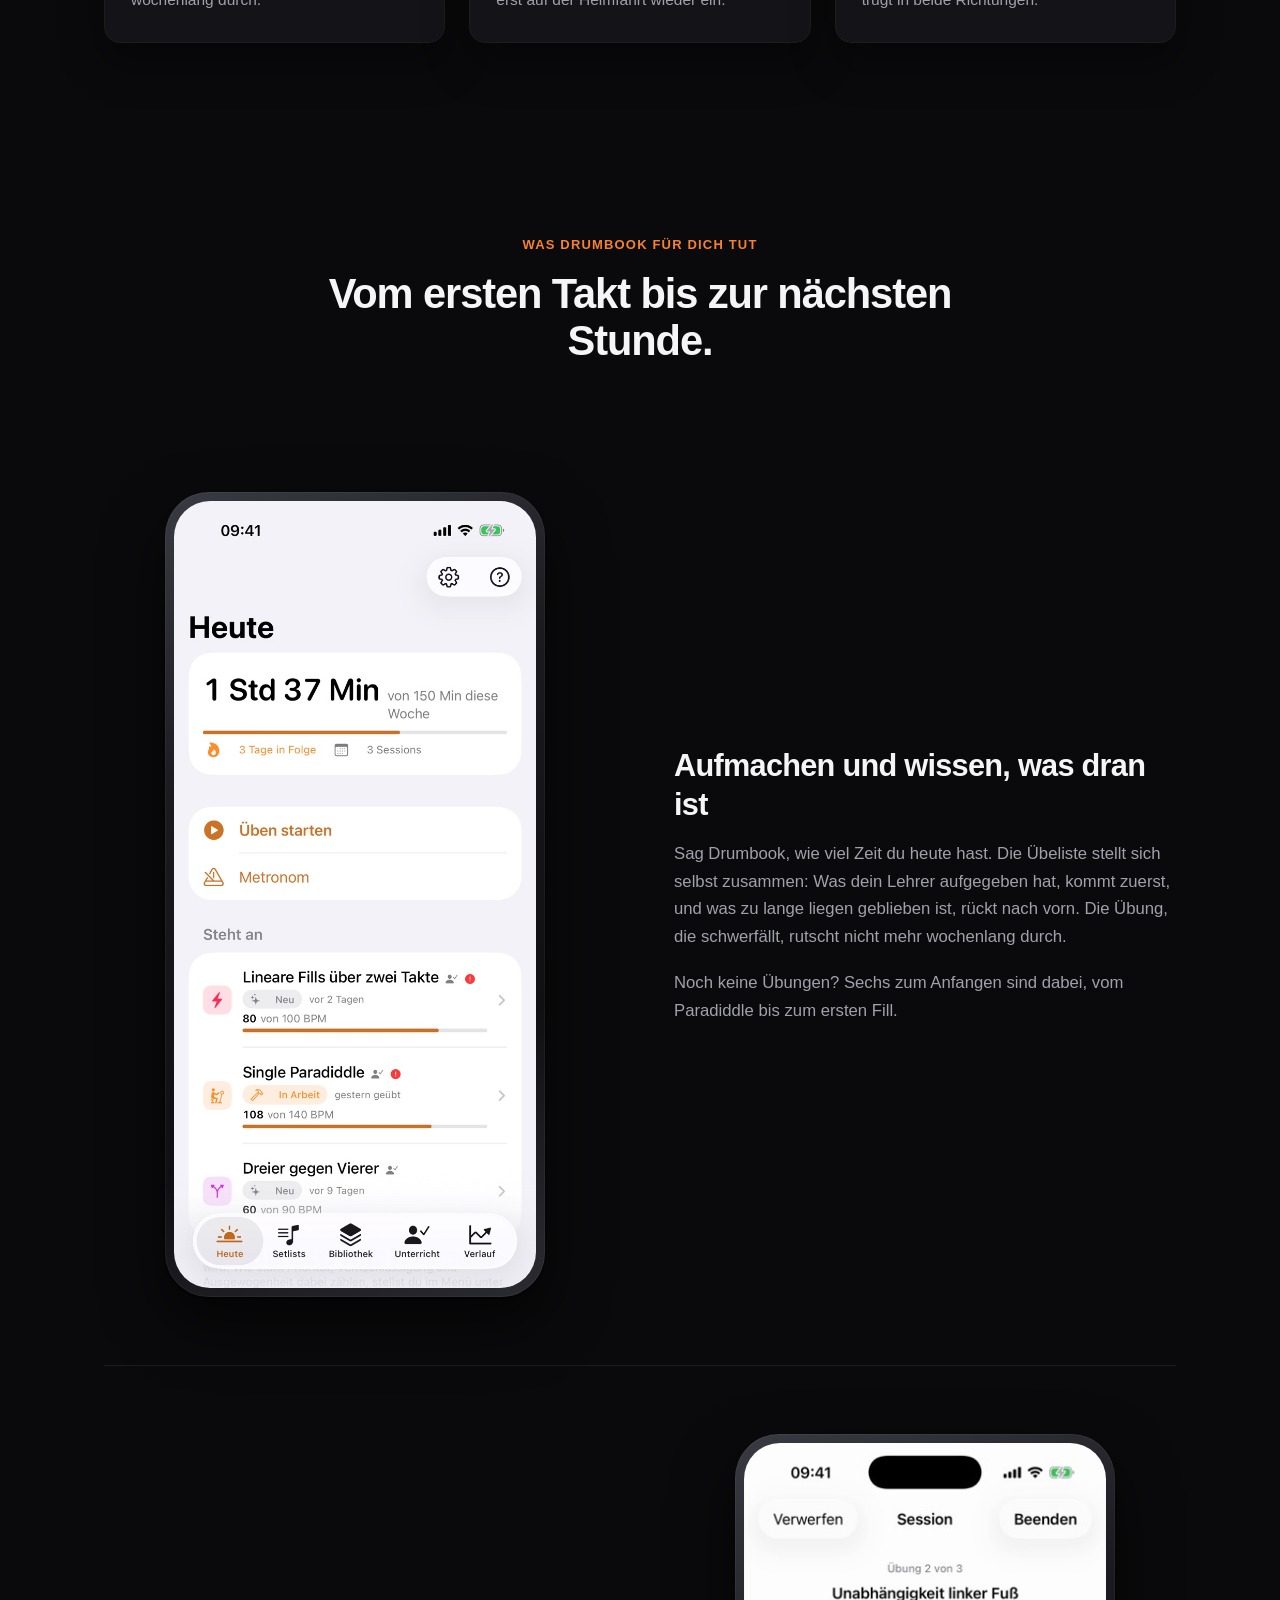
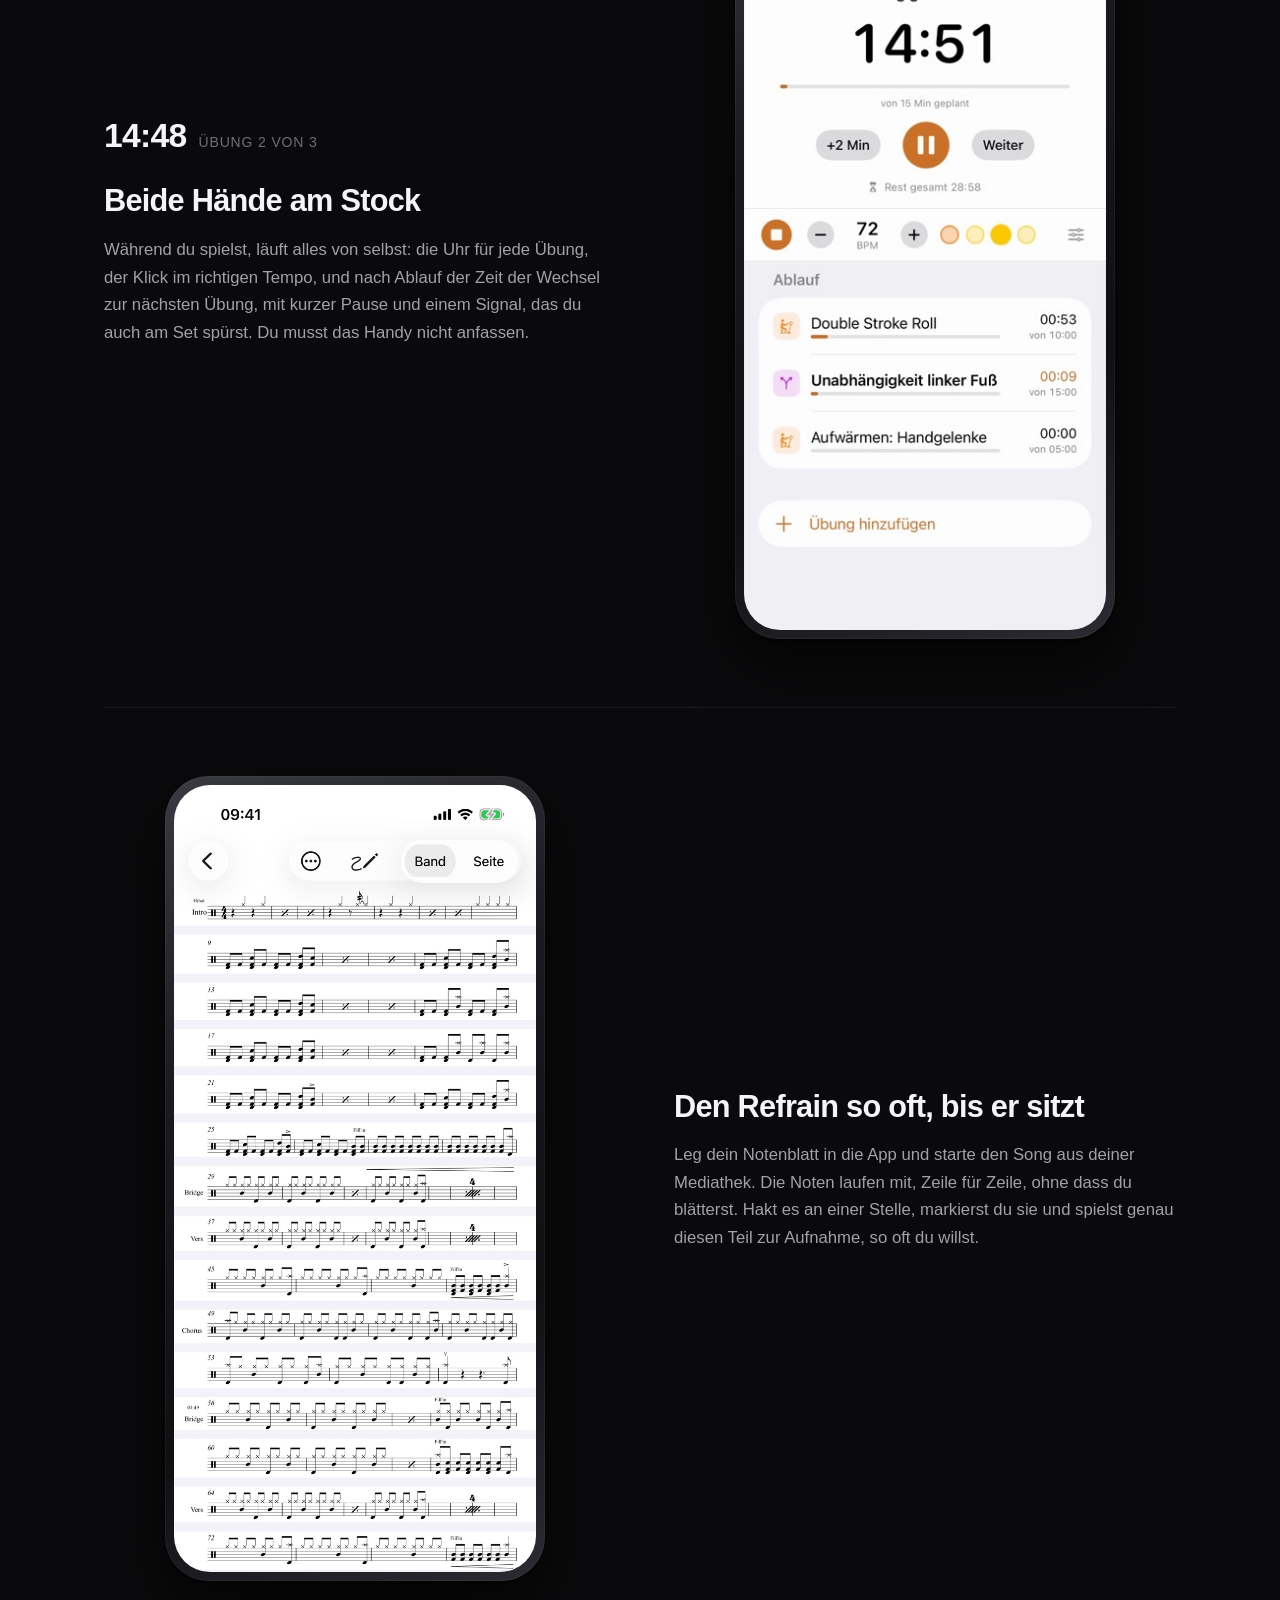
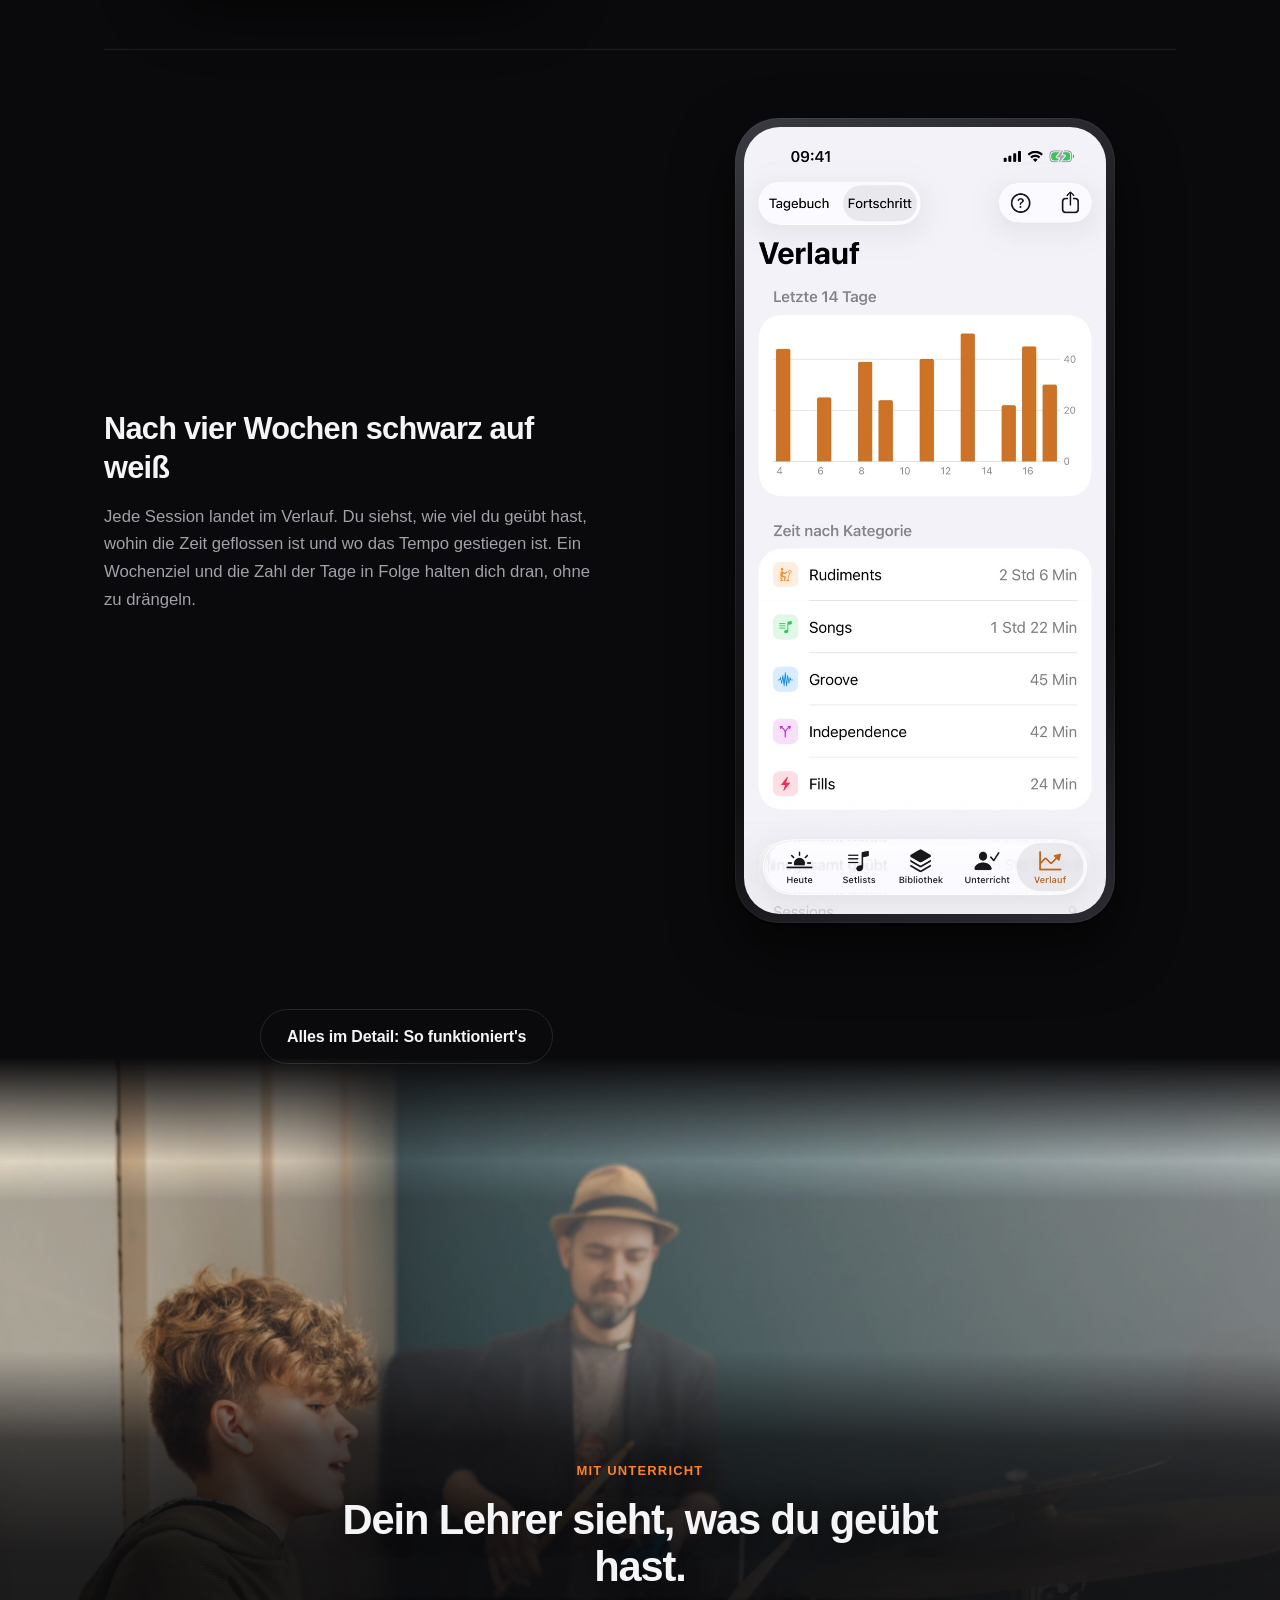
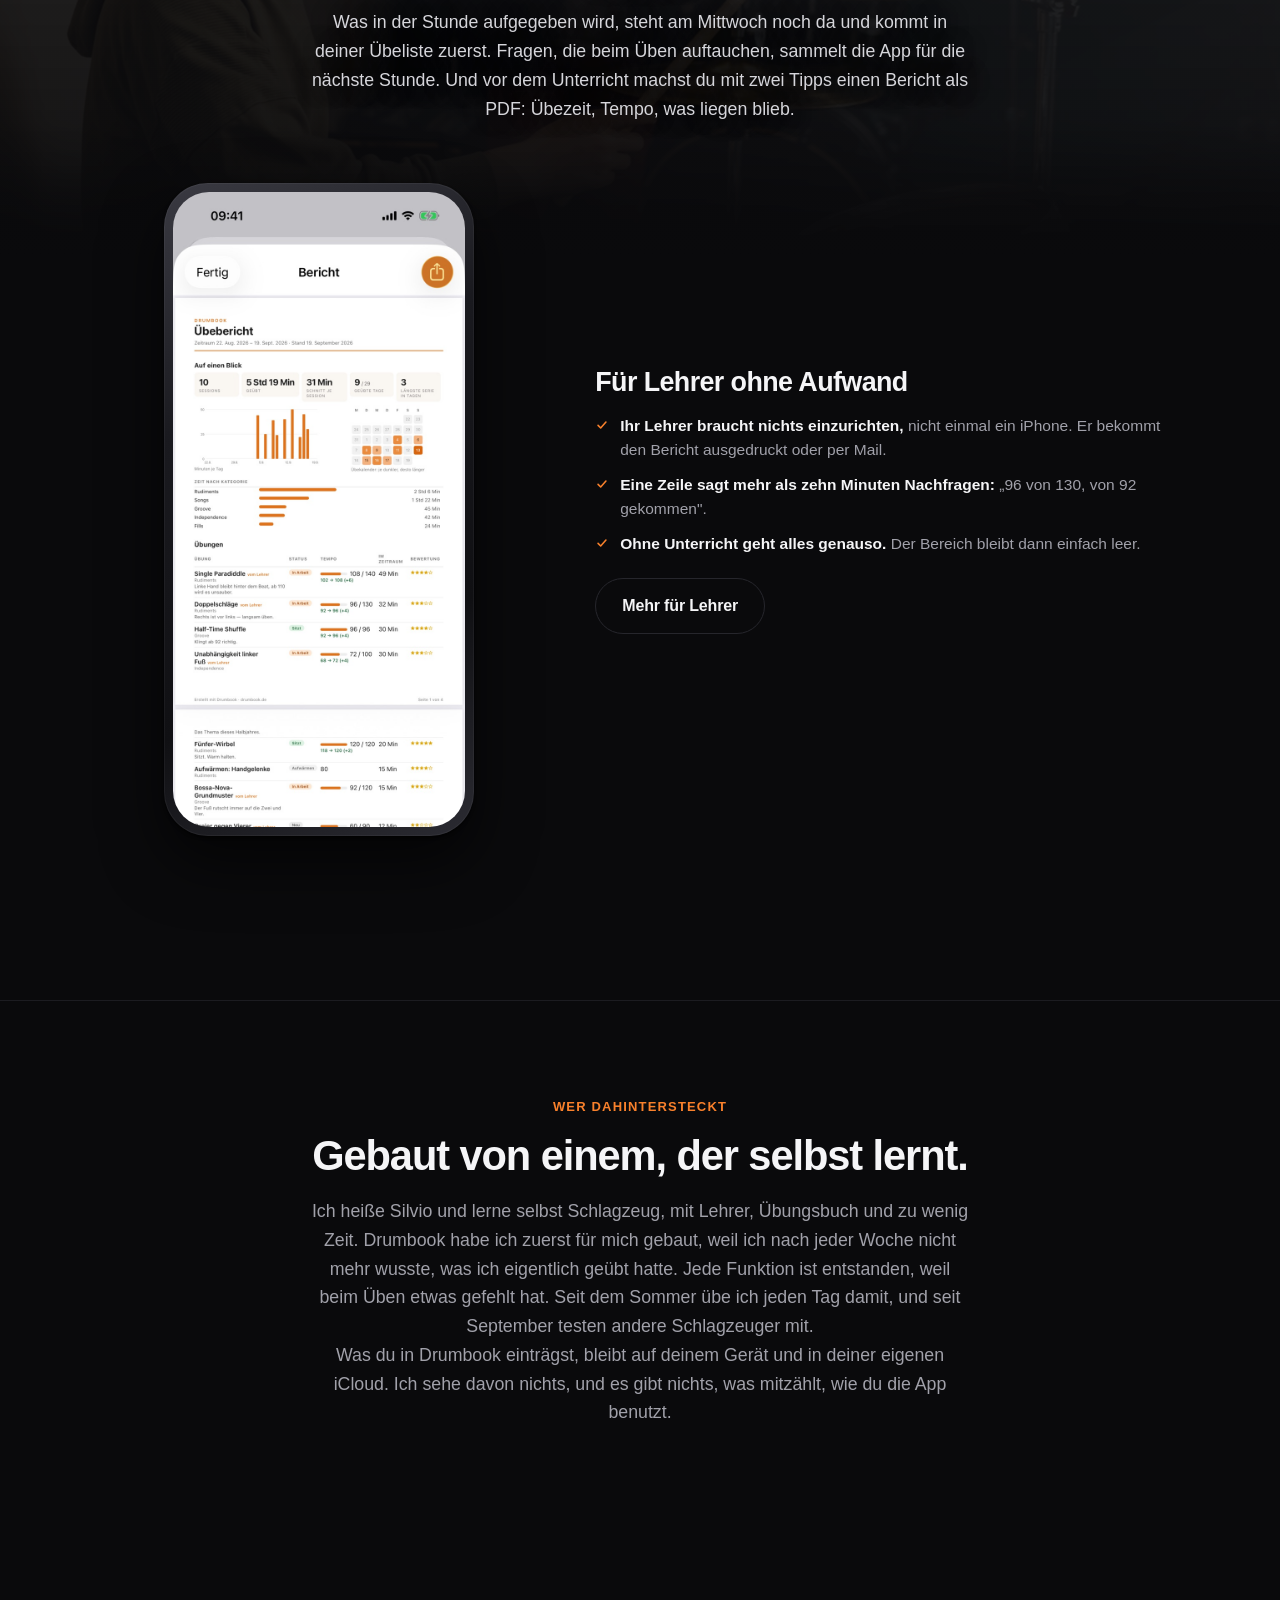
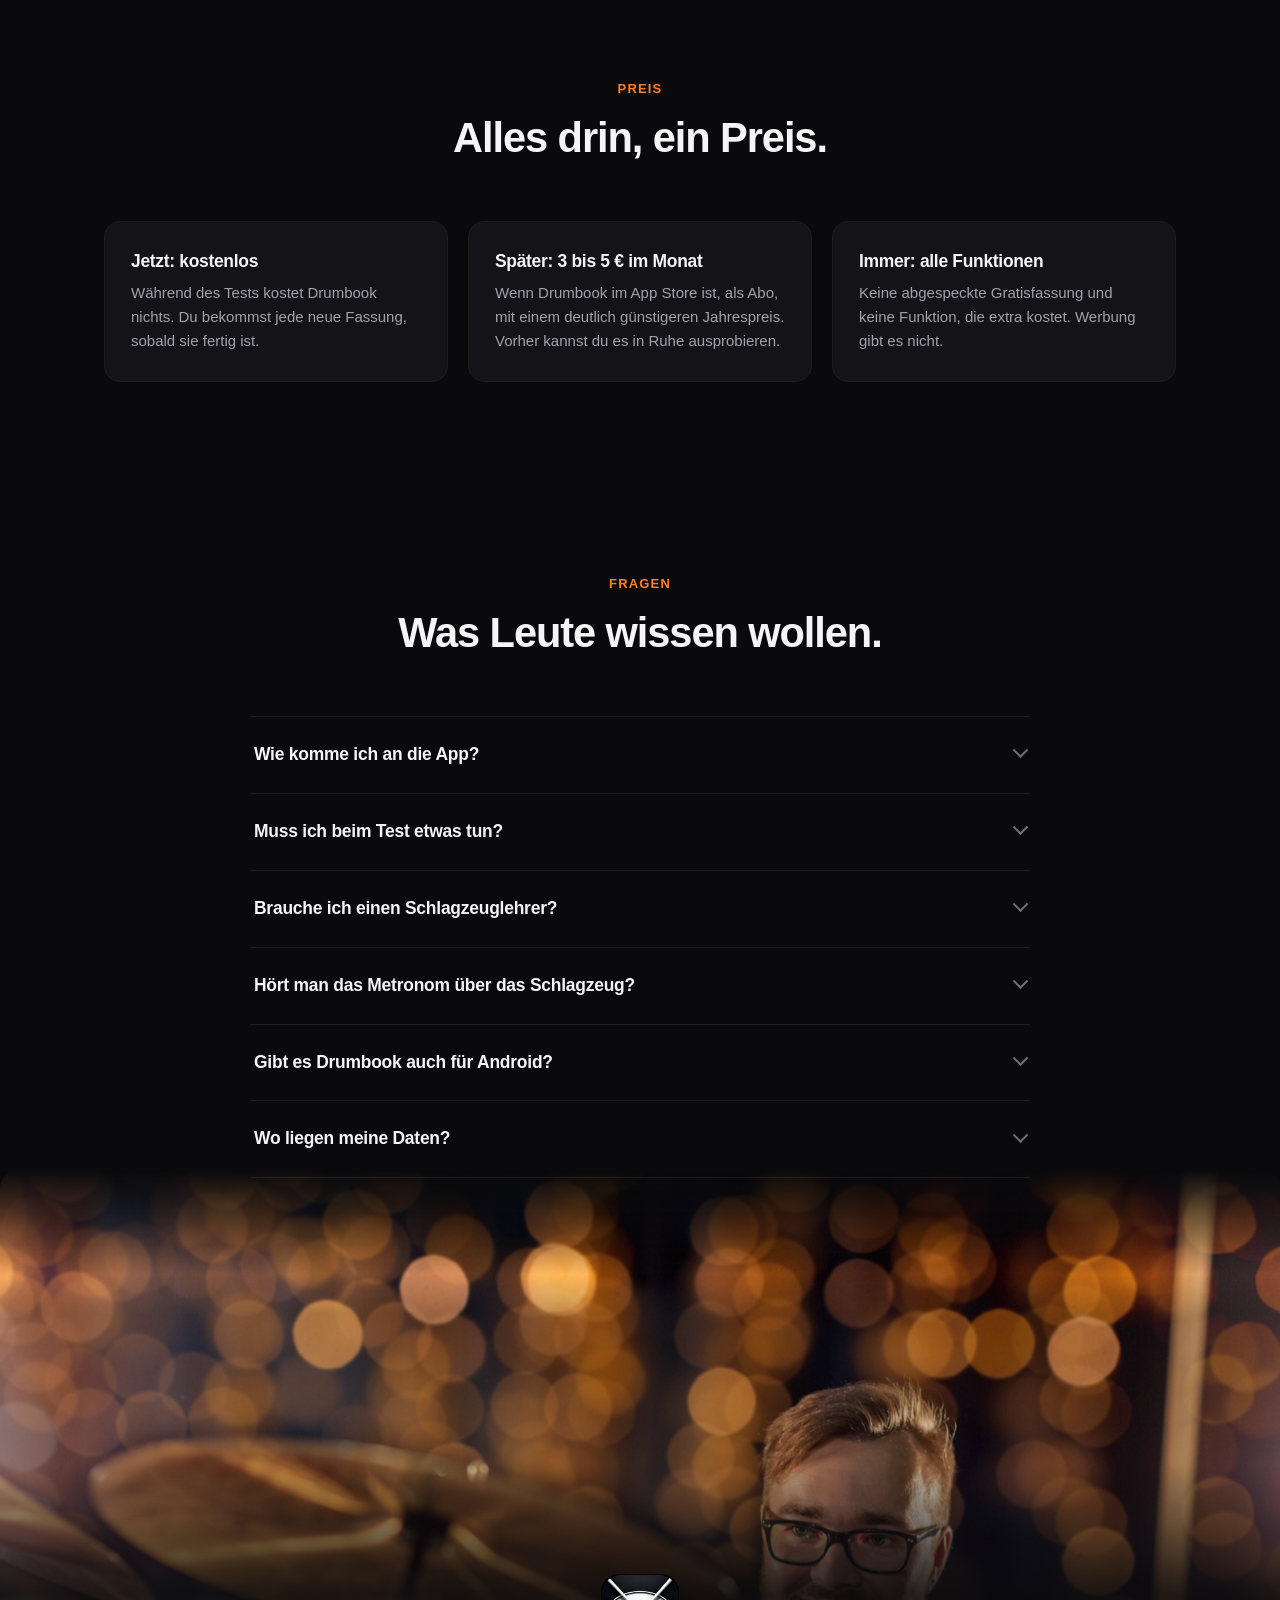
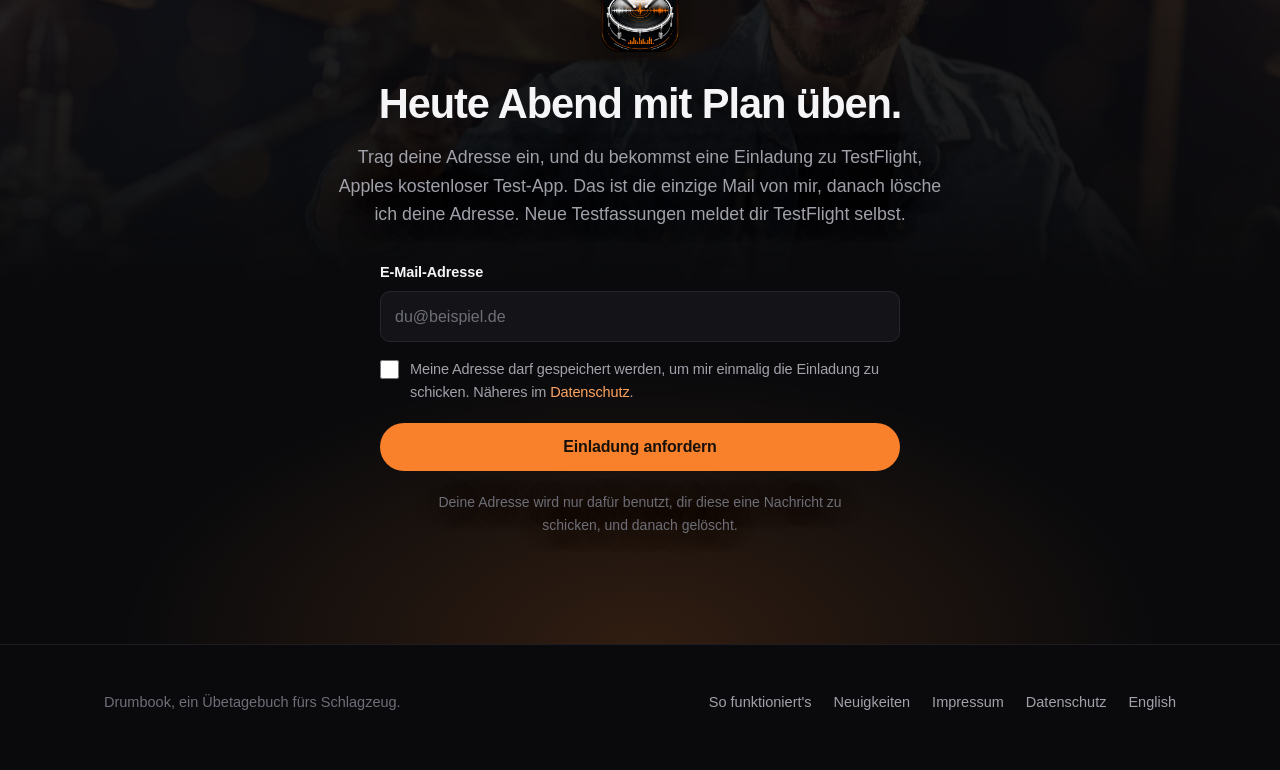
==== commit 8011d914: "Die Startseite verkauft, die Technik zieht nach So funktioniert's Silvios Ansage vom 25.09.2026: meh" ====
--- a/index.html
+++ b/index.html
@@ -4,7 +4,7 @@
 <meta charset="utf-8">
 <meta name="viewport" content="width=device-width, initial-scale=1">
 <title>Drumbook: Das Übetagebuch fürs Schlagzeug</title>
-<meta name="description" content="Drumbook plant deine Übesession, hält das Tempo und merkt sich, was der Lehrer gesagt hat. Übetagebuch fürs Schlagzeug für iPhone und iPad. Deine Daten bleiben bei dir.">
+<meta name="description" content="Drumbook sagt dir, was heute dran ist, gibt den Takt vor und zeigt dir nach ein paar Wochen, was besser geworden ist. Das Übetagebuch fürs Schlagzeug für iPhone und iPad, gerade kostenlos im Test.">
 <meta name="theme-color" content="#0a0a0c">
 <link rel="canonical" href="https://drumbook.de/">
 <link rel="alternate" hreflang="de" href="https://drumbook.de/">
@@ -13,7 +13,7 @@
 <link rel="apple-touch-icon" href="assets/icon-180.png">
 <meta property="og:type" content="website">
 <meta property="og:title" content="Drumbook: Das Übetagebuch fürs Schlagzeug">
-<meta property="og:description" content="Üben mit Plan statt nach Gefühl. Ablaufplan mit Uhr, sample-genaues Metronom, alles vom Lehrer an einem Ort.">
+<meta property="og:description" content="Üben mit Plan statt nach Gefühl. Wissen, was heute dran ist, beide Hände am Stock, und nach ein paar Wochen schwarz auf weiß sehen, was besser geworden ist.">
 <meta property="og:image" content="https://drumbook.de/assets/og-card.jpg">
 <meta property="og:image:width" content="1200">
 <meta property="og:image:height" content="630">
@@ -36,19 +36,18 @@
       Drumbook
     </a>
     <nav class="nav__links" aria-label="Abschnitte">
-      <a href="#funktionen">Funktionen</a>
-      <a href="#daten">Deine Daten</a>
+      <a href="#funktionen">Was es kann</a>
       <a href="lehrer/">Für Lehrer</a>
-      <a href="#stand">Stand</a>
-      <a href="neuigkeiten.html">Neues</a>
+      <a href="#preis">Preis</a>
       <a href="#fragen">Fragen</a>
+      <a href="so-funktionierts/">So funktioniert's</a>
     </nav>
     <p class="lang">
       <a href="index.html" aria-current="page" hreflang="de">DE</a>
       <span aria-hidden="true">/</span>
       <a href="en/" hreflang="en">EN</a>
     </p>
-    <a class="btn btn--primary btn--sm" href="#bescheid">Mittesten</a>
+    <a class="btn btn--primary btn--sm" href="#bescheid">Kostenlos testen</a>
   </div>
   <div class="nav__spur" aria-hidden="true"><i></i></div>
 </header>
@@ -56,10 +55,10 @@
 <main id="inhalt">
 
 <!-- ============ Hero ============ -->
-<section class="hero">
+<section class="hero hero--lachen">
   <div class="hero__foto" aria-hidden="true">
-    <img src="assets/foto/set-1800.jpg"
-         srcset="assets/foto/set-900.jpg 900w, assets/foto/set-1800.jpg 1800w"
+    <img src="assets/foto/lachen-1800.jpg"
+         srcset="assets/foto/lachen-900.jpg 900w, assets/foto/lachen-1800.jpg 1800w"
          sizes="100vw" width="1800" height="1200" fetchpriority="high"
          alt="">
   </div>
@@ -67,50 +66,31 @@
   <div class="wrap hero__in">
     <div class="hero__grid">
       <div>
-        <p class="eyebrow">Für iPhone und iPad</p>
+        <p class="eyebrow">Das Übetagebuch fürs Schlagzeug</p>
         <h1>Üben mit Plan statt nach&nbsp;Gefühl.</h1>
         <p class="hero__sub">
-          Drumbook ist das Übetagebuch fürs Schlagzeug. Es stellt die heutige
-          Übeliste zusammen, hält mit zwei Uhren die Zeit, gibt das Tempo vor
-          und merkt sich, was der Lehrer gesagt hat. Damit am Ende der Woche
-          nicht nur ein Gefühl steht, sondern ein Verlauf.
+          Drumbook sagt dir, was heute dran ist, gibt den Takt vor und zeigt
+          dir nach ein paar Wochen schwarz auf weiß, was besser geworden ist.
+          Für iPhone und iPad.
         </p>
         <div class="hero__cta">
-          <a class="btn btn--primary" href="#bescheid">
-            Mittesten: Einladung per Mail
-          </a>
-          <a class="btn btn--ghost" href="#funktionen">Ansehen, was drin ist</a>
+          <a class="btn btn--primary" href="#bescheid">Kostenlos testen</a>
+          <a class="btn btn--ghost" href="lehrer/">Ich unterrichte Schlagzeug</a>
         </div>
         <ul class="trust">
           <li>
-            <svg width="15" height="15" viewBox="0 0 16 16" fill="none" aria-hidden="true"><path d="M8 1.5 3 3.6v4.1c0 3 2.1 5.8 5 6.8 2.9-1 5-3.8 5-6.8V3.6L8 1.5Z" stroke="currentColor" stroke-width="1.4" stroke-linejoin="round"/><path d="m5.9 7.9 1.5 1.5 2.8-2.9" stroke="currentColor" stroke-width="1.4" stroke-linecap="round" stroke-linejoin="round"/></svg>
-            Alles bleibt bei dir
+            <svg width="15" height="15" viewBox="0 0 16 16" fill="none" aria-hidden="true"><circle cx="8" cy="8" r="6.3" stroke="currentColor" stroke-width="1.4"/><path d="M5.6 8.1l1.7 1.7 3.2-3.5" stroke="currentColor" stroke-width="1.4" stroke-linecap="round" stroke-linejoin="round"/></svg>
+            Im Test kostenlos
           </li>
           <li>
-            <svg width="15" height="15" viewBox="0 0 16 16" fill="none" aria-hidden="true"><circle cx="8" cy="8" r="6.3" stroke="currentColor" stroke-width="1.4"/><path d="M5.6 8.1l1.7 1.7 3.2-3.5" stroke="currentColor" stroke-width="1.4" stroke-linecap="round" stroke-linejoin="round"/></svg>
-            Kein Konto, keine Anmeldung
+            <svg width="15" height="15" viewBox="0 0 16 16" fill="none" aria-hidden="true"><path d="M8 1.5 3 3.6v4.1c0 3 2.1 5.8 5 6.8 2.9-1 5-3.8 5-6.8V3.6L8 1.5Z" stroke="currentColor" stroke-width="1.4" stroke-linejoin="round"/><path d="m5.9 7.9 1.5 1.5 2.8-2.9" stroke="currentColor" stroke-width="1.4" stroke-linecap="round" stroke-linejoin="round"/></svg>
+            Ohne Konto, deine Daten bleiben bei dir
           </li>
           <li>
             <svg width="15" height="15" viewBox="0 0 16 16" fill="none" aria-hidden="true"><path d="M2.4 13.6 13.6 2.4M4.6 4.6a3 3 0 1 0 4.3 4.3M8 8a3 3 0 0 0 4.2 4.2" stroke="currentColor" stroke-width="1.4" stroke-linecap="round"/></svg>
-            Kein Tracking, keine Werbung
+            Ohne Werbung
           </li>
         </ul>
-      </div>
-    </div>
-
-    <div class="notice">
-      <p class="notice__label">Stand 17. September</p>
-      <div class="notice__body">
-        <p>
-          Die Testrunde läuft. Drumbook kommt über TestFlight. Das ist Apples
-          Weg, eine App vor dem Verkauf testen zu lassen. Einen öffentlichen
-          Link gibt es bewusst nicht: Trag deine Adresse unten ein, und du
-          bekommst eine Einladung per Mail. Die aktuelle Testfassung hat Apples
-          Prüfung für externe Tester bestanden, du installierst sie also über
-          Apples eigene App und nicht an Apple vorbei. Im App Store gibt es
-          Drumbook noch nicht; das ist eine andere Prüfung und steht noch aus.
-          <a href="neuigkeiten.html">Was zuletzt dazukam &rarr;</a>
-        </p>
       </div>
     </div>
   </div>
@@ -160,61 +140,34 @@
   </div>
 </section>
 
-<!-- ============ Funktionen groß ============ -->
+<!-- ============ Was es kann ============ -->
 <section class="band" id="funktionen">
   <div class="wrap">
     <div class="head">
-      <p class="kicker">Was Drumbook macht</p>
-      <h2>Acht Dinge, die eine Übesession besser machen.</h2>
+      <p class="kicker">Was Drumbook für dich tut</p>
+      <h2>Vom ersten Takt bis zur nächsten Stunde.</h2>
     </div>
 
     <div class="feature">
       <div class="feature__text">
-        <h3>Beide Hände am Stock, keine zum Blättern</h3>
-        <p>
-          Notenblätter haben Seiten, und wer spielt, kann nicht umblättern.
-          Drumbook schneidet deshalb die Notenzeilen aus deinem PDF heraus und
-          setzt sie über die volle Breite untereinander: ein durchgehendes
-          Band statt einzelner Seiten. Damit verschwindet das Umblättern als
-          Problem, weil es keine Seiten mehr gibt.
-        </p>
-        <ul class="points">
-          <li><svg width="14" height="14" viewBox="0 0 16 16" fill="none" aria-hidden="true"><path d="m3.5 8.4 3 3 6-6.8" stroke="currentColor" stroke-width="1.8" stroke-linecap="round" stroke-linejoin="round"/></svg><span><b>Die Zeilen findet die App selbst,</b> an fünf Linien in gleichem Abstand. Das klappt bei gedruckten Blättern genauso wie bei abfotografierten, und bis etwa drei Grad Schräglage rechnet sie das Blatt gerade.</span></li>
-          <li><svg width="14" height="14" viewBox="0 0 16 16" fill="none" aria-hidden="true"><path d="m3.5 8.4 3 3 6-6.8" stroke="currentColor" stroke-width="1.8" stroke-linecap="round" stroke-linejoin="round"/></svg><span><b>Abschnittsnamen, Taktzahlen und Wiederholungszeichen bleiben dran.</b> Seitlich wird bis zur letzten Tinte geschnitten statt bis zum Blattrand, und zwischen zwei Zeilen genau dort, wo nichts steht.</span></li>
-          <li><svg width="14" height="14" viewBox="0 0 16 16" fill="none" aria-hidden="true"><path d="m3.5 8.4 3 3 6-6.8" stroke="currentColor" stroke-width="1.8" stroke-linecap="round" stroke-linejoin="round"/></svg><span><b>Auf dem iPad wird eine Notenzeile gut doppelt so groß wie auf Papier</b>, auf dem iPhone im Querformat rund anderthalb Mal. Im Hochformat gewinnt sie keine Größe, aber Ruhe: kein Rand, kein Blättern, jede Zeile an derselben Stelle.</span></li>
-          <li><svg width="14" height="14" viewBox="0 0 16 16" fill="none" aria-hidden="true"><path d="m3.5 8.4 3 3 6-6.8" stroke="currentColor" stroke-width="1.8" stroke-linecap="round" stroke-linejoin="round"/></svg><span><b>Der Bildschirm bleibt wach,</b> solange die Noten offen sind. Sonst wird es beim zweiten Takt dunkel.</span></li>
-          <li><svg width="14" height="14" viewBox="0 0 16 16" fill="none" aria-hidden="true"><path d="m3.5 8.4 3 3 6-6.8" stroke="currentColor" stroke-width="1.8" stroke-linecap="round" stroke-linejoin="round"/></svg><span><b>Ist die Erkennung sich nicht sicher, sagt sie das</b> und zeigt die gedruckte Seite, statt ein Band mit einer fehlenden Zeile zu bauen. Über einen Umschalter kommst du ohnehin jederzeit auf die Originalseite.</span></li>
-        </ul>
-        <p>
-          Und es rollt beim Spielen von selbst mit. Dafür tippst du das Blatt
-          einmal zum Klick durch: am Tisch, ohne Stöcke, einmal je Stück.
-          Danach weiß Drumbook, bei welchem Schlag welche Zeile beginnt,
-          <b>Wiederholungen und Sprünge eingeschlossen</b>: Beim Einlernen
-          tippst du bei einer Wiederholung einfach die Zeile an, bei der es
-          weitergeht. Gespeichert wird das in Schlägen statt in Sekunden:
-          bei 90 eingelernt, stimmt es bei 130 unverändert.
+        <h3>Aufmachen und wissen, was dran ist</h3>
+        <p>
+          Sag Drumbook, wie viel Zeit du heute hast. Die Übeliste stellt sich
+          selbst zusammen: Was dein Lehrer aufgegeben hat, kommt zuerst, und
+          was zu lange liegen geblieben ist, rückt nach vorn. Die Übung, die
+          schwerfällt, rutscht nicht mehr wochenlang durch.
+        </p>
+        <p>
+          Noch keine Übungen? Sechs zum Anfangen sind dabei, vom Paradiddle
+          bis zum ersten Fill.
         </p>
       </div>
       <div class="feature__media">
-        <div class="phone phone--band">
-          <img src="assets/shots/10-notenband.jpg" alt="Das Notenband: die Notenzeilen eines zweiseitigen Notenblatts als durchgehender Strang untereinander, oben ein Umschalter zwischen Band und gedruckter Seite." width="700" height="1522" loading="lazy">
-          <span class="zeiger" aria-hidden="true"></span>
-        </div>
-      </div>
-    </div>
-
-    <figure class="wide-shot">
-      <div class="tablet">
-        <img src="assets/shots/11-notenband-ipad.jpg" alt="Dasselbe Notenband auf einem iPad im Querformat: fünf Notenzeilen über die volle Breite, oben der Songtitel mit dem Platz in der Setlist, unten der verknüpfte Titel und das Tempo von 82 BPM." width="1300" height="896" loading="lazy">
-      </div>
-      <figcaption>
-        Dasselbe Blatt auf dem iPad im Querformat, also der Lage, in der das Gerät
-        auf dem Notenständer steht. Eine Notenzeile wird hier gut doppelt so
-        groß wie auf Papier. Unten läuft der Titel aus deiner Mediathek mit,
-        daneben das Tempo; sobald der Klick läuft, wandert der Rahmen von Zeile
-        zu Zeile mit.
-      </figcaption>
-    </figure>
+        <div class="phone">
+          <img src="assets/shots/01-heute.jpg" alt="Der Bildschirm Heute: die Übezeit der Woche, der Knopf Üben starten und die vorgeschlagenen Übungen mit ihrem Tempo." width="700" height="1522" loading="lazy">
+        </div>
+      </div>
+    </div>
 
     <div class="feature">
       <div class="feature__text">
@@ -222,18 +175,13 @@
           <span class="uhr__zeit" data-uhr="888">14:48</span>
           <span class="uhr__was">Übung 2 von 3</span>
         </p>
-        <h3>Die Uhr denkt mit</h3>
-        <p>
-          Eine Session ist kein Wecker, sondern ein Ablaufplan. Du legst fest,
-          wie lange du insgesamt Zeit hast; jede Übung bekommt ihre eigene
-          Soll-Zeit. Zwei Countdowns laufen gleichzeitig: einer für die Übung,
-          einer für den ganzen Abend.
-        </p>
-        <ul class="points">
-          <li><svg width="14" height="14" viewBox="0 0 16 16" fill="none" aria-hidden="true"><path d="m3.5 8.4 3 3 6-6.8" stroke="currentColor" stroke-width="1.8" stroke-linecap="round" stroke-linejoin="round"/></svg><span><b>Automatischer Wechsel</b> mit kurzer Pause, Ton und spürbarem Signal. Du musst das Handy nicht anfassen.</span></li>
-          <li><svg width="14" height="14" viewBox="0 0 16 16" fill="none" aria-hidden="true"><path d="m3.5 8.4 3 3 6-6.8" stroke="currentColor" stroke-width="1.8" stroke-linecap="round" stroke-linejoin="round"/></svg><span><b>Überziehen erlaubt.</b> Wer bei einer Übung länger bleibt, nimmt den anderen nichts weg, die Restzeit rechnet ehrlich.</span></li>
-          <li><svg width="14" height="14" viewBox="0 0 16 16" fill="none" aria-hidden="true"><path d="m3.5 8.4 3 3 6-6.8" stroke="currentColor" stroke-width="1.8" stroke-linecap="round" stroke-linejoin="round"/></svg><span><b>Danach kurz bewerten:</b> erreichtes Tempo und ein Urteil je Übung, eins für den ganzen Abend.</span></li>
-        </ul>
+        <h3>Beide Hände am Stock</h3>
+        <p>
+          Während du spielst, läuft alles von selbst: die Uhr für jede Übung,
+          der Klick im richtigen Tempo, und nach Ablauf der Zeit der Wechsel
+          zur nächsten Übung, mit kurzer Pause und einem Signal, das du auch
+          am Set spürst. Du musst das Handy nicht anfassen.
+        </p>
       </div>
       <div class="feature__media">
         <div class="phone">
@@ -241,293 +189,55 @@
                  poster="assets/video/session-poster.jpg"
                  width="800" height="1739"
                  muted loop playsinline preload="metadata"
-                 aria-label="Eine laufende Übesession in Drumbook: Übung 2 von 3, Unabhängigkeit linker Fuß. Der Countdown läuft, das Metronom schlägt 72 BPM, und beim Wechsel zeigt die App die Pause und was als Nächstes drankommt.">
+                 aria-label="Eine laufende Übesession in Drumbook: Übung 2 von 3, der Countdown läuft, das Metronom schlägt 72 BPM, und beim Wechsel zeigt die App die Pause und was als Nächstes drankommt.">
             <source src="assets/video/session.mp4" type="video/mp4">
           </video>
         </div>
       </div>
     </div>
-<div class="feature">
+
+    <div class="feature">
       <div class="feature__text">
-        <p class="beat" aria-hidden="true">
-          <svg class="pendel" viewBox="0 0 34 42" fill="none" aria-hidden="true">
-            <path d="M11 4h12l7 33H4L11 4Z" fill="rgba(249,129,44,0.10)" stroke="currentColor" stroke-width="1.6" stroke-linejoin="round"/>
-            <path d="M5 30h24" stroke="currentColor" stroke-width="1.1" opacity="0.45"/>
-            <g class="pendel__arm">
-              <path d="M17 37V8" stroke="currentColor" stroke-width="1.8" stroke-linecap="round"/>
-              <rect x="12.5" y="16" width="9" height="5" rx="1.2" fill="currentColor"/>
-            </g>
-          </svg>
-          <span></span><span></span><span></span><span></span>
-          <span class="beat__bpm">100 BPM</span>
-        </p>
-        <h3>Ein Klick, der nicht eiert</h3>
-        <p>
-          Das Metronom rechnet jeden Schlag im Voraus in den Ton hinein statt
-          sich auf einen Timer zu verlassen. Deshalb bleibt es auch nach zehn
-          Minuten dort, wo es sein soll. Und jede Übung merkt sich ihre eigene
-          Einstellung.
-        </p>
-        <ul class="points">
-          <li><svg width="14" height="14" viewBox="0 0 16 16" fill="none" aria-hidden="true"><path d="m3.5 8.4 3 3 6-6.8" stroke="currentColor" stroke-width="1.8" stroke-linecap="round" stroke-linejoin="round"/></svg><span><b>Jeder Schlag einzeln:</b> betont, normal oder stumm. Unterteilungen bis zur Sextole.</span></li>
-          <li><svg width="14" height="14" viewBox="0 0 16 16" fill="none" aria-hidden="true"><path d="m3.5 8.4 3 3 6-6.8" stroke="currentColor" stroke-width="1.8" stroke-linecap="round" stroke-linejoin="round"/></svg><span><b>Tempo tippen,</b> Tempo automatisch steigern, nach einer festen Zahl Takte aufhören.</span></li>
-          <li><svg width="14" height="14" viewBox="0 0 16 16" fill="none" aria-hidden="true"><path d="m3.5 8.4 3 3 6-6.8" stroke="currentColor" stroke-width="1.8" stroke-linecap="round" stroke-linejoin="round"/></svg><span><b>Stille Takte</b> fürs Timing: der Klick setzt aus, du spielst weiter und hörst beim Wiedereinsetzen, ob du noch drauf bist.</span></li>
-          <li><svg width="14" height="14" viewBox="0 0 16 16" fill="none" aria-hidden="true"><path d="m3.5 8.4 3 3 6-6.8" stroke="currentColor" stroke-width="1.8" stroke-linecap="round" stroke-linejoin="round"/></svg><span><b>Läuft bei gesperrtem Bildschirm weiter</b> und lässt sich von dort bedienen.</span></li>
-        </ul>
+        <h3>Den Refrain so oft, bis er sitzt</h3>
+        <p>
+          Leg dein Notenblatt in die App und starte den Song aus deiner
+          Mediathek. Die Noten laufen mit, Zeile für Zeile, ohne dass du
+          blätterst. Hakt es an einer Stelle, markierst du sie und spielst
+          genau diesen Teil zur Aufnahme, so oft du willst.
+        </p>
+      </div>
+      <div class="feature__media">
+        <div class="phone phone--band">
+          <img src="assets/shots/10-notenband.jpg" alt="Das Notenblatt als durchgehendes Band: die Notenzeilen untereinander über die volle Breite, ohne Seitenwechsel." width="700" height="1522" loading="lazy">
+          <span class="zeiger" aria-hidden="true"></span>
+        </div>
+      </div>
+    </div>
+
+    <div class="feature">
+      <div class="feature__text">
+        <h3>Nach vier Wochen schwarz auf weiß</h3>
+        <p>
+          Jede Session landet im Verlauf. Du siehst, wie viel du geübt hast,
+          wohin die Zeit geflossen ist und wo das Tempo gestiegen ist. Ein
+          Wochenziel und die Zahl der Tage in Folge halten dich dran, ohne zu
+          drängeln.
+        </p>
       </div>
       <div class="feature__media">
         <div class="phone">
-          <img src="assets/shots/05-metronom.jpg" alt="Das Metronom bei 100 BPM mit vier Schlaglichtern, Start-Knopf, Tempo tippen, Einstellungen für Schläge pro Takt, Unterteilung, Tempo-Automatik und stille Takte." width="700" height="1522" loading="lazy">
-        </div>
-      </div>
-    </div>
-<div class="feature">
-      <div class="feature__text">
-        <h3>Was der Lehrer sagt, ist nächste Woche noch da</h3>
-        <p>
-          Zu jeder Stunde hältst du fest, worum es ging und wie der Lehrer es
-          eingeschätzt hat. Die aufgegebenen Übungen wandern direkt in die
-          Bibliothek, und der Generator weiß, dass sie Vorrang haben.
-        </p>
-        <ul class="points">
-          <li><svg width="14" height="14" viewBox="0 0 16 16" fill="none" aria-hidden="true"><path d="m3.5 8.4 3 3 6-6.8" stroke="currentColor" stroke-width="1.8" stroke-linecap="round" stroke-linejoin="round"/></svg><span><b>Fragen sammeln,</b> sobald sie beim Üben auftauchen. In der nächsten Stunde stehen sie oben auf dem Bildschirm.</span></li>
-          <li><svg width="14" height="14" viewBox="0 0 16 16" fill="none" aria-hidden="true"><path d="m3.5 8.4 3 3 6-6.8" stroke="currentColor" stroke-width="1.8" stroke-linecap="round" stroke-linejoin="round"/></svg><span><b>Notenblätter dazu:</b> abfotografiert, eingescannt oder als PDF, samt Sprachnotizen aus der Stunde.</span></li>
-          <li><svg width="14" height="14" viewBox="0 0 16 16" fill="none" aria-hidden="true"><path d="m3.5 8.4 3 3 6-6.8" stroke="currentColor" stroke-width="1.8" stroke-linecap="round" stroke-linejoin="round"/></svg><span><b>Ein Bericht als PDF</b> zeigt dem Lehrer, was seit der letzten Stunde tatsächlich passiert ist.</span></li>
-        </ul>
-      </div>
-      <div class="feature__media">
-        <div class="phone">
-          <img src="assets/shots/04-unterricht.jpg" alt="Der Unterrichts-Bildschirm: zwei offene Fragen an den Lehrer, darunter drei Unterrichtsstunden mit Datum, Bewertung, Zusammenfassung und der Zahl aufgegebener Übungen." width="700" height="1522" loading="lazy">
-        </div>
-      </div>
-    </div>
-
-      <h3 class="more__head">Was sonst noch drin ist</h3>
-      <div class="more">
-        <div class="more__card">
-          <div class="phone phone--mini">
-            <img src="assets/shots/06-planer.jpg" alt="Session vorbereiten: Zeitbudget von 30 Minuten, davon 30 verplant, darunter der Ablauf mit drei Übungen und ihren Minuten sowie Knöpfe zum Neuzusammenstellen." width="700" height="1522" loading="lazy">
-          </div>
-          <div class="more__text">
-            <h3>Die Übeliste stellt sich selbst zusammen</h3>
-            <p>Sag Drumbook, wie viele Minuten du hast. Den Rest macht der Generator. Er zieht heran, was zu lange liegen geblieben ist, achtet darauf, dass nicht dreimal dasselbe Thema drankommt, und lässt Wichtiges zuerst durch.</p>
-          </div>
-        </div>
-        <div class="more__card">
-          <div class="phone phone--mini">
-            <img src="assets/shots/03-verlauf.jpg" alt="Der Verlauf mit Balkendiagramm der letzten 14 Tage, darunter die Zeit nach Kategorie: Rudiments 2 Stunden 6 Minuten, Songs 1 Stunde 22 Minuten, Groove, Independence und Fills." width="700" height="1522" loading="lazy">
-          </div>
-          <div class="more__text">
-            <h3>Der Beweis, dass es vorangeht</h3>
-            <p>Jede Session landet im Verlauf. Nach ein paar Wochen siehst du schwarz auf weiß, wie viel du geübt hast, wohin die Zeit geflossen ist und wo das Tempo tatsächlich gestiegen ist.</p>
-          </div>
-        </div>
-        <div class="more__card">
-          <div class="phone phone--mini">
-            <img src="assets/shots/08-musik.jpg" alt="Ein Song in der Bibliothek: „Come Together“ mit 82 von 82 BPM, darunter der Abschnitt Musik mit dem verknüpften Titel „Come Together“ von The Beatles aus Apple Music." width="700" height="1522" loading="lazy">
-          </div>
-          <div class="more__text">
-            <h3>Zum Original mitspielen</h3>
-            <p>Ein Song sitzt erst, wenn er zur Aufnahme sitzt. Häng den echten Titel an eine Übung oder einen Song: aus deiner Mediathek, die Apple-Music-Titel darin inbegriffen. Beim Durchspielen einer Setlist startest du ihn dann aus Drumbook heraus.</p>
-          </div>
-        </div>
-        <div class="more__card">
-          <div class="phone phone--mini">
-            <img src="assets/shots/02-bibliothek.jpg" alt="Die Bibliothek nach Kategorien sortiert: Rudiments mit fünf Übungen, jeweils mit Zustand, letztem Übedatum und Tempo-Balken." width="700" height="1522" loading="lazy">
-          </div>
-          <div class="more__text">
-            <h3>Deine Übungen, sortiert</h3>
-            <p>Die Bibliothek hält alles zusammen: was die Übung soll, welches Tempo das Ziel ist, wo du gerade stehst, wann sie zuletzt dran war. Songs laufen getrennt mit; sie sollen die Übeliste nicht fluten.</p>
-          </div>
-        </div>
-      </div>
-    
-  </div>
-</section>
-
-<!-- ============ Kleineres Raster ============ -->
-<section class="band buehne buehne--knapp buehne--lachen">
-  <div class="buehne__foto" aria-hidden="true">
-    <img src="assets/foto/lachen-1800.jpg"
-         srcset="assets/foto/lachen-900.jpg 900w, assets/foto/lachen-1800.jpg 1800w"
-         sizes="100vw" width="1800" height="1200" loading="lazy" alt="">
-  </div>
-  <div class="wrap">
-    <div class="head">
-      <p class="kicker">Und außerdem</p>
-      <h2>Der Kleinkram, der im Alltag den Unterschied macht.</h2>
-    </div>
-    <div class="grid">
-      <div class="card">
-        <div class="card__icon" aria-hidden="true">
-          <svg width="20" height="20" viewBox="0 0 20 20" fill="none"><rect x="3" y="2.5" width="14" height="15" rx="2.2" stroke="currentColor" stroke-width="1.5"/><path d="M6.5 7h7M6.5 10h7M6.5 13h4" stroke="currentColor" stroke-width="1.5" stroke-linecap="round"/></svg>
-        </div>
-        <h3>Material an der Übung</h3>
-        <p>
-          Notenblätter scannen oder abfotografieren, PDFs importieren,
-          Sprachnotizen aufnehmen, Links hinterlegen. Beim Üben liegt alles
-          eine Berührung entfernt: Notenblätter als Band, alles andere
-          zoombar auf dem ganzen Bildschirm.
-        </p>
-      </div>
-      <div class="card">
-        <div class="card__icon" aria-hidden="true">
-          <svg width="20" height="20" viewBox="0 0 20 20" fill="none"><path d="M10 3a4.6 4.6 0 0 0-4.6 4.6c0 3.4-1.4 4.5-1.4 4.5h12s-1.4-1.1-1.4-4.5A4.6 4.6 0 0 0 10 3Z" stroke="currentColor" stroke-width="1.5" stroke-linejoin="round"/><path d="M8.6 15a1.6 1.6 0 0 0 2.8 0" stroke="currentColor" stroke-width="1.5" stroke-linecap="round"/></svg>
-        </div>
-        <h3>Erinnerungen, die passen</h3>
-        <p>
-          Täglich zur festen Uhrzeit, oder erst dann, wenn du eine selbst
-          gewählte Zahl von Tagen nicht am Set warst. Kein Dauerfeuer.
-        </p>
-      </div>
-      <div class="card">
-        <div class="card__icon" aria-hidden="true">
-          <svg width="20" height="20" viewBox="0 0 20 20" fill="none"><path d="M7 15.5V5.2l8-1.5v10.1" stroke="currentColor" stroke-width="1.5" stroke-linejoin="round"/><circle cx="5.4" cy="15.6" r="1.9" stroke="currentColor" stroke-width="1.5"/><circle cx="13.4" cy="13.8" r="1.9" stroke="currentColor" stroke-width="1.5"/></svg>
-        </div>
-        <h3>Setlists für die Probe</h3>
-        <p>
-          Songs in der Reihenfolge des Abends, jeder mit seinem Tempo und
-          seiner Aufnahme. Beim Durchspielen steht das Blatt groß, die Knöpfe
-          sind für Hände mit Stöcken gemacht, und der Bildschirm geht nicht
-          zu. Keine Uhr, keine Bewertung: eine Probe ist keine Übesession.
-        </p>
-      </div>
-      <div class="card">
-        <div class="card__icon" aria-hidden="true">
-          <svg width="20" height="20" viewBox="0 0 20 20" fill="none"><path d="M10 13V3.5M10 3.5 6.8 6.8M10 3.5l3.2 3.3" stroke="currentColor" stroke-width="1.5" stroke-linecap="round" stroke-linejoin="round"/><path d="M4 12.5v3a1.5 1.5 0 0 0 1.5 1.5h9a1.5 1.5 0 0 0 1.5-1.5v-3" stroke="currentColor" stroke-width="1.5" stroke-linecap="round"/></svg>
-        </div>
-        <h3>Export und Sicherung</h3>
-        <p>
-          Ein Bericht als PDF für den Lehrer. Und eine vollständige Sicherung
-          als Datei, die sich auch wieder einlesen lässt, mit Anhängen und ohne
-          dass dabei etwas gelöscht wird.
-        </p>
-      </div>
-      <div class="card">
-        <div class="card__icon" aria-hidden="true">
-          <svg width="20" height="20" viewBox="0 0 20 20" fill="none"><circle cx="10" cy="10" r="7" stroke="currentColor" stroke-width="1.5"/><path d="M10 6v4l2.6 1.6" stroke="currentColor" stroke-width="1.5" stroke-linecap="round" stroke-linejoin="round"/></svg>
-        </div>
-        <h3>Frei üben</h3>
-        <p>
-          Kein Plan, keine Übeliste: einfach ans Set und spielen. Die Uhr
-          zählt hoch oder herunter, am Ende schreibst du auf, was war, und es
-          zählt wie jede andere Session.
-        </p>
-      </div>
-      <div class="card">
-        <div class="card__icon" aria-hidden="true">
-          <svg width="20" height="20" viewBox="0 0 20 20" fill="none"><circle cx="10" cy="10" r="7" stroke="currentColor" stroke-width="1.5"/><path d="M8.1 7.8A2 2 0 0 1 11.9 8.5c0 1.4-2 1.6-2 2.8" stroke="currentColor" stroke-width="1.5" stroke-linecap="round"/><circle cx="9.9" cy="14" r="0.85" fill="currentColor"/></svg>
-        </div>
-        <h3>Hilfe, wo du gerade bist</h3>
-        <p>
-          Auf jedem Bildschirm sitzt ein Fragezeichen. Dahinter steht nicht
-          irgendein Handbuch, sondern die Erklärung genau zu dem, was gerade
-          vor dir liegt.
-        </p>
-      </div>
-    </div>
-  </div>
-</section>
-
-<!-- ============ Geräte ============ -->
-<section class="band devices-band" id="geraete">
-  <div class="wrap">
-    <div class="head">
-      <p class="kicker">Hoch, quer, iPhone, iPad</p>
-      <h2>Dasselbe Tagebuch, in jeder Lage.</h2>
-      <p class="lede">
-        Am Set steht das Gerät anders als auf dem Sofa: aufgestellt am
-        Notenständer, flach neben der Hi-Hat, quer auf dem Knie. Deshalb ist
-        jede Ansicht für beide Lagen gebaut, und auf dem iPad nicht einfach
-        größer, sondern anders aufgeteilt.
-      </p>
-    </div>
-
-    <div class="devices">
-      <figure>
-        <img src="assets/shots/13-ipad-noten-hoch.jpg"
-             alt="Ein iPad im Hochformat auf dem Notenständer: das ganze Notenblatt als Band von oben bis unten, darunter der verknüpfte Titel und das Tempo."
-             width="820" height="1189" loading="lazy">
-        <figcaption>
-          <b>iPad, hochkant.</b> Das ganze Stück auf einem Schirm: dreizehn
-          Notenzeilen ohne einmal zu blättern. So steht es am Notenständer,
-          wenn du ein Stück von vorn bis hinten durchspielst.
-        </figcaption>
-      </figure>
-      <figure>
-        <img src="assets/shots/14-ipad-hoch.jpg"
-             alt="Drumbook auf dem iPad im Hochformat: die Reiter oben, darunter die Wochenzeit, „Üben starten", die vorgeschlagene Übeliste und die offenen Fragen an den Lehrer."
-             width="820" height="1189" loading="lazy">
-        <figcaption>
-          <b>Mehr Platz, weniger Wischen.</b> Auf dem iPad sitzen die Reiter
-          oben statt unten, und Wochenzeit, Übeliste und die Fragen an den
-          Lehrer stehen gleichzeitig da; auf dem iPhone kommt das
-          nacheinander.
-        </figcaption>
-      </figure>
-      <figure class="quer">
-        <img src="assets/shots/12-session-quer.jpg"
-             alt="Eine laufende Session auf dem iPhone im Querformat: links Countdown, Pause und Weiter, rechts Metronom und der Ablauf der Übungen."
-             width="1100" height="506" loading="lazy">
-        <figcaption>
-          <b>iPhone, quer.</b> Beim Üben liegt links die Uhr mit Pause und
-          Weiter, rechts Metronom und Ablauf, beides gleichzeitig sichtbar,
-          ohne zu scrollen. Genau die Lage, in der das Telefon am Set liegt.
-        </figcaption>
-      </figure>
-    </div>
-
-    <p class="devices__note">
-      Und es ist egal, auf welchem Gerät du anfängst: iPhone und iPad halten
-      sich über deine eigene iCloud gleich: Übungen, Sessions, Notenblätter
-      und seit Kurzem auch die Einstellungen.
+          <img src="assets/shots/03-verlauf.jpg" alt="Der Verlauf mit Balkendiagramm der letzten 14 Tage, darunter die Zeit nach Kategorie wie Rudiments, Songs, Groove und Fills." width="700" height="1522" loading="lazy">
+        </div>
+      </div>
+    </div>
+
+    <p class="teacher__more">
+      <a class="btn btn--ghost" href="so-funktionierts/">Alles im Detail: So funktioniert's</a>
     </p>
   </div>
 </section>
 
-<!-- ============ Daten ============ -->
-<section class="band buehne buehne--probe" id="daten">
-  <div class="buehne__foto" aria-hidden="true">
-    <img src="assets/foto/probe-1800.jpg"
-         srcset="assets/foto/probe-900.jpg 900w, assets/foto/probe-1800.jpg 1800w"
-         sizes="100vw" width="1800" height="1200" loading="lazy" alt="">
-  </div>
-  <div class="wrap">
-    <div class="privacy">
-      <div>
-        <p class="kicker">Deine Daten</p>
-        <h2>Bleibt alles hier.</h2>
-        <p class="lede">
-          Drumbook ist eine App ohne Rückkanal. Sie hat keine Anmeldung, kein
-          Konto und keinen Server, auf dem deine Übungen landen. Das ist
-          keine Einstellung, sondern schlicht nicht eingebaut.
-          Gleichen sich deine Geräte ab, läuft das durch deine eigene iCloud.
-          Was du übst, geht niemanden etwas an.
-        </p>
-      </div>
-      <ul class="privacy__list">
-        <li>
-          <svg width="21" height="21" viewBox="0 0 20 20" fill="none" aria-hidden="true"><path d="M10 2 4 4.6v5.1c0 3.7 2.6 7.1 6 8.3 3.4-1.2 6-4.6 6-8.3V4.6L10 2Z" stroke="currentColor" stroke-width="1.5" stroke-linejoin="round"/></svg>
-          <span><b>Deine Daten, deine iCloud</b>Übungen, Sessions, Notizen und Notenblätter liegen auf deinem Gerät. Hast du iPhone und iPad, halten sie sich über deine private iCloud gleich: kein Konto, kein Passwort, kein Server von mir dazwischen. Ich komme an nichts davon heran.</span>
-        </li>
-        <li>
-          <svg width="21" height="21" viewBox="0 0 20 20" fill="none" aria-hidden="true"><path d="M3 15.5 15.5 3M6 5.8a3.6 3.6 0 1 0 5.2 5M10 10a3.6 3.6 0 0 0 5 5" stroke="currentColor" stroke-width="1.5" stroke-linecap="round"/></svg>
-          <span><b>Nichts wird gemessen</b>Es sind keine Analyse-Werkzeuge eingebaut, Absturzberichte gehen an niemanden, und eine Werbekennung hat die App nicht. Sie zählt nicht mit, wie du sie benutzt.</span>
-        </li>
-        <li>
-          <svg width="21" height="21" viewBox="0 0 20 20" fill="none" aria-hidden="true"><rect x="3.2" y="8.4" width="13.6" height="8.4" rx="2" stroke="currentColor" stroke-width="1.5"/><path d="M6.6 8.4V6.2a3.4 3.4 0 0 1 6.8 0v2.2" stroke="currentColor" stroke-width="1.5" stroke-linecap="round"/></svg>
-          <span><b>Kein Konto nötig</b>Du legst kein Passwort an und trägst nirgends eine Adresse ein. Für den Abgleich genügt die Apple-Anmeldung, die auf deinem Gerät ohnehin schon da ist.</span>
-        </li>
-        <li>
-          <svg width="21" height="21" viewBox="0 0 20 20" fill="none" aria-hidden="true"><path d="M10 2.5v9M10 11.5 6.9 8.4M10 11.5l3.1-3.1" stroke="currentColor" stroke-width="1.5" stroke-linecap="round" stroke-linejoin="round"/><path d="M3.6 12v3.4a1.6 1.6 0 0 0 1.6 1.6h9.6a1.6 1.6 0 0 0 1.6-1.6V12" stroke="currentColor" stroke-width="1.5" stroke-linecap="round"/></svg>
-          <span><b>Du kommst jederzeit raus</b>Die vollständige Sicherung ist eine offene Datei, die du selbst besitzt. Kein Datenschatz, den jemand für sich behält.</span>
-        </li>
-      </ul>
-    </div>
-  </div>
-</section>
-
-<!-- ============ Für Lehrer ============ -->
+<!-- ============ Mit Lehrer ============ -->
 <section class="band teacher buehne buehne--unterricht" id="lehrer">
   <div class="buehne__foto" aria-hidden="true">
     <img src="assets/foto/unterricht-1800.jpg"
@@ -536,204 +246,89 @@
   </div>
   <div class="wrap">
     <div class="head">
-      <p class="kicker">Für Schlagzeuglehrer</p>
-      <h2>Sie üben zu Hause. Sie wissen nur nicht, was.</h2>
+      <p class="kicker">Mit Unterricht</p>
+      <h2>Dein Lehrer sieht, was du geübt hast.</h2>
       <p class="lede">
-        Die ehrlichste Antwort auf „Und, hast du geübt?" ist meistens ein
-        Schulterzucken. Nicht weil gelogen wird, sondern weil sich nach einer
-        Woche niemand erinnert, wie lange, woran und mit welchem Tempo.
+        Was in der Stunde aufgegeben wird, steht am Mittwoch noch da und kommt
+        in deiner Übeliste zuerst. Fragen, die beim Üben auftauchen, sammelt
+        die App für die nächste Stunde. Und vor dem Unterricht machst du mit
+        zwei Tipps einen Bericht als PDF: Übezeit, Tempo, was liegen blieb.
       </p>
     </div>
-
     <div class="teacher__split">
       <div class="teacher__media">
         <div class="phone">
           <img src="assets/shots/09-bericht.jpg"
-               alt="Seite 1 des Berichts als PDF: fünf Kennzahlen (Sessions, geübte Zeit, Schnitt, geübte Tage, längste Serie), ein Balkendiagramm der Minuten je Tag neben einem Übekalender, die Zeit nach Kategorie und die Übungen mit Status, Tempo und Entwicklung."
+               alt="Seite 1 des Berichts als PDF: Sessions, geübte Zeit, geübte Tage, ein Balkendiagramm der Minuten je Tag, ein Übekalender und die Übungen mit ihrem Tempo."
                width="700" height="1522" loading="lazy">
         </div>
       </div>
-
       <div class="teacher__text">
-        <h3>Was Sie zur nächsten Stunde in der Hand halten</h3>
-        <p>
-          Ein Bericht als PDF, den der Schüler mit zwei Tipps erzeugt, wahlweise
-          <strong>genau für den Zeitraum seit Ihrer letzten Stunde</strong>.
-          Darin steht, was sonst niemand weiß:
-        </p>
+        <h3>Für Lehrer ohne Aufwand</h3>
         <ul class="points">
-          <li><svg width="14" height="14" viewBox="0 0 16 16" fill="none" aria-hidden="true"><path d="m3.5 8.4 3 3 6-6.8" stroke="currentColor" stroke-width="1.8" stroke-linecap="round" stroke-linejoin="round"/></svg><span><b>Seite 1 in zwanzig Sekunden:</b> geübte Tage, längste Serie, ein Übekalender, die Zeit nach Kategorie. Ob mit Lücken geübt wurde, sehen Sie, bevor Sie lesen.</span></li>
-          <li><svg width="14" height="14" viewBox="0 0 16 16" fill="none" aria-hidden="true"><path d="m3.5 8.4 3 3 6-6.8" stroke="currentColor" stroke-width="1.8" stroke-linecap="round" stroke-linejoin="round"/></svg><span><b>Ab Seite 2 jede Übesession mit Datum, Dauer und Übung,</b> dazu je Übung das erreichte Tempo samt Selbsteinschätzung.</span></li>
-          <li><svg width="14" height="14" viewBox="0 0 16 16" fill="none" aria-hidden="true"><path d="m3.5 8.4 3 3 6-6.8" stroke="currentColor" stroke-width="1.8" stroke-linecap="round" stroke-linejoin="round"/></svg><span><b>Ist- und Zieltempo nebeneinander, und die Bewegung dazwischen:</b> „96 von 130, von 92 gekommen" sagt Ihnen in einer Zeile, was zehn Minuten Nachfragen nicht ergeben. Was Sie aufgegeben haben und liegenblieb, steht ebenfalls da.</span></li>
-          <li><svg width="14" height="14" viewBox="0 0 16 16" fill="none" aria-hidden="true"><path d="m3.5 8.4 3 3 6-6.8" stroke="currentColor" stroke-width="1.8" stroke-linecap="round" stroke-linejoin="round"/></svg><span><b>Die Notizen des Schülers:</b> „Ab 100 kippt es ins Gedrückte". Genau da setzen Sie die Stunde an.</span></li>
-          <li><svg width="14" height="14" viewBox="0 0 16 16" fill="none" aria-hidden="true"><path d="m3.5 8.4 3 3 6-6.8" stroke="currentColor" stroke-width="1.8" stroke-linecap="round" stroke-linejoin="round"/></svg><span><b>Songs bleiben draußen.</b> Der Bericht zeigt, was geübt wird, nicht das, was nebenbei gespielt wurde.</span></li>
+          <li><svg width="14" height="14" viewBox="0 0 16 16" fill="none" aria-hidden="true"><path d="m3.5 8.4 3 3 6-6.8" stroke="currentColor" stroke-width="1.8" stroke-linecap="round" stroke-linejoin="round"/></svg><span><b>Ihr Lehrer braucht nichts einzurichten,</b> nicht einmal ein iPhone. Er bekommt den Bericht ausgedruckt oder per Mail.</span></li>
+          <li><svg width="14" height="14" viewBox="0 0 16 16" fill="none" aria-hidden="true"><path d="m3.5 8.4 3 3 6-6.8" stroke="currentColor" stroke-width="1.8" stroke-linecap="round" stroke-linejoin="round"/></svg><span><b>Eine Zeile sagt mehr als zehn Minuten Nachfragen:</b> „96 von 130, von 92 gekommen".</span></li>
+          <li><svg width="14" height="14" viewBox="0 0 16 16" fill="none" aria-hidden="true"><path d="m3.5 8.4 3 3 6-6.8" stroke="currentColor" stroke-width="1.8" stroke-linecap="round" stroke-linejoin="round"/></svg><span><b>Ohne Unterricht geht alles genauso.</b> Der Bereich bleibt dann einfach leer.</span></li>
         </ul>
-      </div>
-    </div>
-
-    <div class="teacher__grid">
-      <div class="teacher__card">
-        <div class="teacher__num" aria-hidden="true">1</div>
-        <h3>Ihre Ansage überlebt die Woche</h3>
-        <p>
-          Was Sie aufgeben, trägt der Schüler in die Stunde ein, samt Ihrer
-          Einschätzung. Diese Übungen wandern in seine Bibliothek und bekommen
-          beim Zusammenstellen der Übeliste <strong>Vorrang</strong>. Der Satz,
-          auf den es ankam, steht am Mittwoch noch da.
-        </p>
-      </div>
-      <div class="teacher__card">
-        <div class="teacher__num" aria-hidden="true">2</div>
-        <h3>Er kommt mit Fragen, nicht mit „ähm"</h3>
-        <p>
-          Fragen, die beim Üben auftauchen, sammelt die App. In der nächsten
-          Stunde stehen sie oben auf dem Bildschirm. Sie beantworten drei
-          konkrete Fragen, statt die Stunde mit Suchen zu beginnen.
-        </p>
-      </div>
-      <div class="teacher__card">
-        <div class="teacher__num" aria-hidden="true">3</div>
-        <h3>Sie brauchen nicht einmal ein iPhone</h3>
-        <p>
-          Sie brauchen kein Gerät, kein Konto und keine Einrichtung. Eine
-          Lehrer-Fassung gibt es nicht, eine Schulung erst recht nicht.
-          Drumbook läuft auf dem Gerät des Schülers. Den Bericht
-          bekommen Sie so, wie es Ihnen passt: <strong>ausgedruckt auf Papier
-          oder per Mail</strong>. Was Sie in der Stunde aufgeben, trägt der
-          Schüler selbst ein; im Bericht sehen Sie, ob es drangekommen ist.
-        </p>
-      </div>
-      <div class="teacher__card">
-        <div class="teacher__num" aria-hidden="true">4</div>
-        <h3>Kein Datenschutz-Problem an der Backe</h3>
-        <p>
-          Wer Minderjährige unterrichtet, überlegt zweimal, welche Plattform er
-          empfiehlt. Hier gibt es <strong>keine Anmeldung, keinen Server und
-          keine Schülerdaten bei Ihnen</strong>: alles bleibt beim Schüler,
-          auf seinem Gerät und in seiner eigenen iCloud. Sie bekommen ein PDF,
-          sonst nichts.
-        </p>
-      </div>
-    </div>
-
-    <div class="anmerkung">
-      <p class="anmerkung__label">Was Drumbook nicht ist</p>
-      <p>
-        Keine Lehrplattform, kein Klassenbuch, kein Portal mit
-        Schülerverwaltung. Es gibt keinen gemeinsamen Zugang und keine
-        Übersicht über mehrere Schüler; das wäre eine ganz andere App.
-        Drumbook macht einen Schüler zu einem, der weiß, was er geübt hat.
+        <p style="margin-top:22px">
+          <a class="btn btn--ghost" href="lehrer/">Mehr für Lehrer</a>
+        </p>
+      </div>
+    </div>
+  </div>
+</section>
+
+<!-- ============ Wer es baut ============ -->
+<section class="band" id="macher">
+  <div class="wrap">
+    <div class="head">
+      <p class="kicker">Wer dahintersteckt</p>
+      <h2>Gebaut von einem, der selbst lernt.</h2>
+      <p class="lede">
+        Ich heiße Silvio und lerne selbst Schlagzeug, mit Lehrer, Übungsbuch
+        und zu wenig Zeit. Drumbook habe ich zuerst für mich gebaut, weil ich
+        nach jeder Woche nicht mehr wusste, was ich eigentlich geübt hatte.
+        Jede Funktion ist entstanden, weil beim Üben etwas gefehlt hat. Seit
+        dem Sommer übe ich jeden Tag damit, und seit September testen andere
+        Schlagzeuger mit.
       </p>
-    </div>
-
-    <p class="teacher__more">
-      <a class="btn btn--ghost" href="lehrer/">Alles für Lehrer auf einer Seite</a>
-    </p>
-  </div>
-</section>
-
-<!-- ============ Neues ============ -->
-<section class="band" id="neues">
-  <div class="wrap">
-    <div class="head">
-      <p class="kicker">Neues</p>
-      <h2>Was sich zuletzt getan hat.</h2>
       <p class="lede">
-        An Drumbook wird gerade jeden Tag gebaut. Hier die drei jüngsten Einträge,
-        das Ganze steht in den <a href="neuigkeiten.html">Neuigkeiten</a>.
+        Was du in Drumbook einträgst, bleibt auf deinem Gerät und in deiner
+        eigenen iCloud. Ich sehe davon nichts, und es gibt nichts, was mitzählt,
+        wie du die App benutzt.
       </p>
     </div>
-    <div class="flash">
-      <article class="flash__item">
-        <p class="flash__date">19. September 2026</p>
-        <h3>Das Metronom zählt vor, der Bericht ist einen Blick wert.</h3>
-        <p>
-          Ein Takt Vorzähler, hörbar und als große Zahl. Der Bericht an den
-          Lehrer fasst auf Seite 1 zusammen: geübte Tage, Übekalender, je
-          Übung das Tempo und wie es sich bewegt hat. Dazu freies Üben ohne
-          Übeliste.
-        </p>
-      </article>
-      <article class="flash__item">
-        <p class="flash__date">17. September 2026</p>
-        <h3>Der erste Blick sagt, worum es geht.</h3>
-        <p>
-          Der erste Bildschirm erklärt in einem Satz, was Drumbook ist, und
-          fragt genau eines: Hast du Unterricht? Wer noch keine Übung hat, nimmt
-          sechs zum Anfangen: Paradiddle, Achtel-Groove, Fill. Vorbereiten
-          musst du nichts.
-        </p>
-      </article>
-      <article class="flash__item">
-        <p class="flash__date">16. September 2026</p>
-        <h3>Seiten aus dem Übungsbuch sitzen sauber im Band.</h3>
-        <p>
-          Wiederholungszeichen bleiben dran, der HiHat-Kreis an seiner Zeile,
-          zwei Spalten kommen nicht durcheinander. Dazu: das Tempo über dem
-          Blatt wird gemerkt, und die App sagt selbst, wenn der Geräteabgleich
-          hängt.
-        </p>
-      </article>
-    </div>
-    <p class="flash__more">
-      <a class="btn btn--ghost" href="neuigkeiten.html">Alle Neuigkeiten ansehen</a>
-    </p>
-  </div>
-</section>
-
-<!-- ============ Stand ============ -->
-<section class="band buehne buehne--spielen" id="stand">
-  <div class="buehne__foto" aria-hidden="true">
-    <img src="assets/foto/spielen-1800.jpg"
-         srcset="assets/foto/spielen-900.jpg 900w, assets/foto/spielen-1800.jpg 1800w"
-         sizes="100vw" width="1800" height="1200" loading="lazy" alt="">
-  </div>
-  <div class="wrap">
-    <div class="head">
-      <p class="kicker">Stand der Dinge</p>
-      <h2>Was fertig ist und was nicht.</h2>
-      <p class="lede">
-        Drumbook ist ein Projekt aus dem Proberaum, kein Produkt einer Firma.
-        Deshalb steht hier ehrlich, wo es gerade steht.
-      </p>
-    </div>
-    <div class="status">
-      <div class="status__col status--done">
-        <h3>
-          <svg width="18" height="18" viewBox="0 0 16 16" fill="none" aria-hidden="true"><circle cx="8" cy="8" r="6.5" stroke="currentColor" stroke-width="1.5"/><path d="m5.3 8.2 1.9 1.9 3.5-3.9" stroke="currentColor" stroke-width="1.6" stroke-linecap="round" stroke-linejoin="round"/></svg>
-          Läuft und wird benutzt
-        </h3>
-        <ul>
-          <li><svg width="15" height="15" viewBox="0 0 16 16" fill="none" aria-hidden="true"><path d="m3.5 8.4 3 3 6-6.8" stroke="currentColor" stroke-width="1.8" stroke-linecap="round" stroke-linejoin="round"/></svg>Bibliothek, Sessions mit Ablaufplan und doppelter Uhr</li>
-          <li><svg width="15" height="15" viewBox="0 0 16 16" fill="none" aria-hidden="true"><path d="m3.5 8.4 3 3 6-6.8" stroke="currentColor" stroke-width="1.8" stroke-linecap="round" stroke-linejoin="round"/></svg>Metronom mit Vorzähler, auch bei gesperrtem Bildschirm</li>
-          <li><svg width="15" height="15" viewBox="0 0 16 16" fill="none" aria-hidden="true"><path d="m3.5 8.4 3 3 6-6.8" stroke="currentColor" stroke-width="1.8" stroke-linecap="round" stroke-linejoin="round"/></svg>Unterricht, Fragen an den Lehrer, Verlauf mit Diagramm</li>
-          <li><svg width="15" height="15" viewBox="0 0 16 16" fill="none" aria-hidden="true"><path d="m3.5 8.4 3 3 6-6.8" stroke="currentColor" stroke-width="1.8" stroke-linecap="round" stroke-linejoin="round"/></svg>Material, Erinnerungen, Setlists, Übelisten-Generator</li>
-          <li><svg width="15" height="15" viewBox="0 0 16 16" fill="none" aria-hidden="true"><path d="m3.5 8.4 3 3 6-6.8" stroke="currentColor" stroke-width="1.8" stroke-linecap="round" stroke-linejoin="round"/></svg>Frei üben: eine Session ohne Übeliste, mit Dauer oder hochzählend</li>
-          <li><svg width="15" height="15" viewBox="0 0 16 16" fill="none" aria-hidden="true"><path d="m3.5 8.4 3 3 6-6.8" stroke="currentColor" stroke-width="1.8" stroke-linecap="round" stroke-linejoin="round"/></svg>Das Notenband: die Zeilen aus dem PDF, über die volle Breite untereinander</li>
-          <li><svg width="15" height="15" viewBox="0 0 16 16" fill="none" aria-hidden="true"><path d="m3.5 8.4 3 3 6-6.8" stroke="currentColor" stroke-width="1.8" stroke-linecap="round" stroke-linejoin="round"/></svg>Einmal zum Klick durchtippen, danach läuft das Band beim Spielen mit</li>
-          <li><svg width="15" height="15" viewBox="0 0 16 16" fill="none" aria-hidden="true"><path d="m3.5 8.4 3 3 6-6.8" stroke="currentColor" stroke-width="1.8" stroke-linecap="round" stroke-linejoin="round"/></svg>Notizen im Notenblatt: Striche, Abschnitte und Achtung-Zeichen, mit dem Apple Pencil oder dem Finger</li>
-          <li><svg width="15" height="15" viewBox="0 0 16 16" fill="none" aria-hidden="true"><path d="m3.5 8.4 3 3 6-6.8" stroke="currentColor" stroke-width="1.8" stroke-linecap="round" stroke-linejoin="round"/></svg>Bericht als PDF mit Zusammenfassung auf Seite 1, Sicherung mit Wiederherstellung</li>
-          <li><svg width="15" height="15" viewBox="0 0 16 16" fill="none" aria-hidden="true"><path d="m3.5 8.4 3 3 6-6.8" stroke="currentColor" stroke-width="1.8" stroke-linecap="round" stroke-linejoin="round"/></svg>Titel aus der Mediathek verknüpfen und beim Üben abspielen</li>
-          <li><svg width="15" height="15" viewBox="0 0 16 16" fill="none" aria-hidden="true"><path d="m3.5 8.4 3 3 6-6.8" stroke="currentColor" stroke-width="1.8" stroke-linecap="round" stroke-linejoin="round"/></svg>Läuft auf iPhone und iPad, hoch und quer, auf Deutsch und auf Englisch</li>
-          <li><svg width="15" height="15" viewBox="0 0 16 16" fill="none" aria-hidden="true"><path d="m3.5 8.4 3 3 6-6.8" stroke="currentColor" stroke-width="1.8" stroke-linecap="round" stroke-linejoin="round"/></svg>Abgleich zwischen iPhone und iPad über deine eigene iCloud, ohne Konto und ohne Anmeldung</li>
-          <li><svg width="15" height="15" viewBox="0 0 16 16" fill="none" aria-hidden="true"><path d="m3.5 8.4 3 3 6-6.8" stroke="currentColor" stroke-width="1.8" stroke-linecap="round" stroke-linejoin="round"/></svg>Das Notenblatt mitten in der Session, auch als Foto aus dem Übungsbuch</li>
-          <li><svg width="15" height="15" viewBox="0 0 16 16" fill="none" aria-hidden="true"><path d="m3.5 8.4 3 3 6-6.8" stroke="currentColor" stroke-width="1.8" stroke-linecap="round" stroke-linejoin="round"/></svg>Die erste Testfassung über TestFlight, seit dem 2. September</li>
-          <li><svg width="15" height="15" viewBox="0 0 16 16" fill="none" aria-hidden="true"><path d="m3.5 8.4 3 3 6-6.8" stroke="currentColor" stroke-width="1.8" stroke-linecap="round" stroke-linejoin="round"/></svg>Ein geführter erster Start, mit sechs Übungen zum Anfangen, falls noch keine da sind</li>
-          <li><svg width="15" height="15" viewBox="0 0 16 16" fill="none" aria-hidden="true"><path d="m3.5 8.4 3 3 6-6.8" stroke="currentColor" stroke-width="1.8" stroke-linecap="round" stroke-linejoin="round"/></svg>Die Testrunde läuft, seit dem 17. September auch außerhalb des engsten Kreises</li>
-        </ul>
-      </div>
-      <div class="status__col status--open">
-        <h3>
-          <svg width="18" height="18" viewBox="0 0 16 16" fill="none" aria-hidden="true"><circle cx="8" cy="8" r="6.5" stroke="currentColor" stroke-width="1.5"/><path d="M8 4.6V8l2.2 1.6" stroke="currentColor" stroke-width="1.6" stroke-linecap="round" stroke-linejoin="round"/></svg>
-          Steht noch aus
-        </h3>
-        <ul>
-          <li><svg width="15" height="15" viewBox="0 0 16 16" fill="none" aria-hidden="true"><circle cx="8" cy="8" r="2.4" fill="currentColor"/></svg>Der Weg in den App Store; bis dahin gibt es die App nur über TestFlight</li>
-          <li><svg width="15" height="15" viewBox="0 0 16 16" fill="none" aria-hidden="true"><circle cx="8" cy="8" r="2.4" fill="currentColor"/></svg>Rückmeldungen von Schlagzeugern, die nicht ich sind; daran hängt gerade das meiste</li>
-          <li><svg width="15" height="15" viewBox="0 0 16 16" fill="none" aria-hidden="true"><circle cx="8" cy="8" r="2.4" fill="currentColor"/></svg><span>Dass das Notenband auch <b>ohne</b> Klick mitläuft; mit Klick tut es das seit dem 3. September</span></li>
-          <li><svg width="15" height="15" viewBox="0 0 16 16" fill="none" aria-hidden="true"><circle cx="8" cy="8" r="2.4" fill="currentColor"/></svg>Auf dem iPad das geteilte Fenster neben einer anderen App</li>
-          <li><svg width="15" height="15" viewBox="0 0 16 16" fill="none" aria-hidden="true"><circle cx="8" cy="8" r="2.4" fill="currentColor"/></svg>Der Apple-Music-Katalog und Spotify; bisher geht nur, was in deiner Mediathek steht</li>
-        </ul>
+  </div>
+</section>
+
+<!-- ============ Preis ============ -->
+<section class="band" id="preis">
+  <div class="wrap">
+    <div class="head">
+      <p class="kicker">Preis</p>
+      <h2>Alles drin, ein Preis.</h2>
+    </div>
+    <div class="grid grid--drei">
+      <div class="card">
+        <h3>Jetzt: kostenlos</h3>
+        <p>
+          Während des Tests kostet Drumbook nichts. Du bekommst jede neue
+          Fassung, sobald sie fertig ist.
+        </p>
+      </div>
+      <div class="card">
+        <h3>Später: 3 bis 5 € im Monat</h3>
+        <p>
+          Wenn Drumbook im App Store ist, als Abo, mit einem deutlich
+          günstigeren Jahrespreis. Vorher kannst du es in Ruhe ausprobieren.
+        </p>
+      </div>
+      <div class="card">
+        <h3>Immer: alle Funktionen</h3>
+        <p>
+          Keine abgespeckte Gratisfassung und keine Funktion, die extra
+          kostet. Werbung gibt es nicht.
+        </p>
       </div>
     </div>
   </div>
@@ -748,99 +343,51 @@
     </div>
     <div class="faq">
       <details>
-        <summary>Kann ich Drumbook schon benutzen?</summary>
-        <p>
-          Ja. Seit dem 2. September läuft Drumbook über TestFlight, seit dem
-          17. September auch außerhalb des engsten Kreises. Einen öffentlichen
-          Link gibt es bewusst nicht. Hinterlass deine Adresse, und du
-          bekommst eine Einladung per Mail. Sonst keine Post. Woran gerade
-          gebaut wird, steht in den <a href="neuigkeiten.html">Neuigkeiten</a>.
-        </p>
-      </details>
-      <details>
-        <summary>Was wird das kosten?</summary>
-        <p>
-          Drumbook wird ein Abonnement, voraussichtlich zwischen drei und fünf
-          Euro im Monat, mit einem deutlich günstigeren Jahrespreis. Vorher
-          kannst du es in Ruhe ausprobieren: einen Testzeitraum bekommt jeder,
-          ohne Bedingungen. Werbung wird es nicht geben.
-        </p>
-      </details>
-      <details>
-        <summary>Sind im Abo alle Funktionen drin?</summary>
-        <p>
-          Ja, restlos. Es gibt keine Fassung, in der der Generator fehlt, das
-          Metronom weniger kann oder die Zahl der Übungen begrenzt ist. Wer
-          zahlt, hat alles, und wer testet, testet auch alles. Ein Übetagebuch,
-          das an der interessanten Stelle nach Geld fragt, wäre keins.
-        </p>
-      </details>
-      <details>
-        <summary>Auf welchen Geräten läuft Drumbook?</summary>
-        <p>
-          Auf iPhone und iPad, sonst nirgends. Eine Android-Fassung ist
-          nicht geplant. Auf dem iPad läuft es vollständig, und nicht als
-          vergrößerte iPhone-App. Auf einem
-          iPad Pro 13&quot; ist einmal alles durchgespielt: Übesessions,
-          Metronom, Material, der Bericht für den Lehrer. Der Inhalt steht dabei in einer lesbaren Spalte, statt
-          sich über die ganze Breite zu ziehen, und die Session-Uhr wird
-          größer, weil das iPad weiter weg steht als ein Telefon.
-        </p>
-        <p>
-          Der eigentliche Grund fürs iPad ist aber das Notenband: Eine
-          Notenzeile wird dort gut doppelt so groß wie auf Papier, im
-          Querformat stehen fünf bis sechs davon auf dem Schirm. Auf dem
-          Notenständer ist das der Unterschied zwischen Lesen und Raten.
-        </p>
-        <p>
-          Hoch und quer, beides geprüft. Was fehlt, ist das geteilte Fenster
-          neben einer anderen App. iPhone und iPad führen dabei kein getrenntes
-          Tagebuch mehr: Seit dem 5. September halten sie sich über deine
-          eigene iCloud gleich.
-        </p>
-      </details>
-      <details>
-        <summary>Brauche ich dafür einen Schlagzeuglehrer?</summary>
-        <p>
-          Nein. Der Unterrichts-Teil ist ein Angebot, keine Bedingung. Wer
-          allein übt, benutzt Bibliothek, Sessions, Metronom und Verlauf
-          genauso; der Bereich bleibt dann einfach leer.
-        </p>
-      </details>
-      <details>
-        <summary>Was passiert mit meinen Daten, wenn das Handy kaputtgeht?</summary>
-        <p>
-          Dafür gibt es die Sicherung: eine einzelne Datei mit allem, auch den
-          Notenblättern und Sprachnotizen. Die legst du dort ab, wo du sonst
-          auch sicherst, und liest sie auf dem neuen Gerät wieder ein. Beim
-          Einlesen wird zusammengeführt, nicht überschrieben.
-        </p>
-      </details>
-      <details>
-        <summary>Muss mein Lehrer die App auch haben?</summary>
-        <p>
-          Nein, und er braucht dafür nicht einmal ein iPhone. Drumbook läuft
-          auf deinem Gerät; dein Lehrer bekommt einen Bericht als PDF, den du
-          ihm ausdruckst oder schickst. Einen gemeinsamen Zugang für Lehrer und
-          Schüler gibt es nicht, das wäre eine ganz andere App.
-          <a href="lehrer/">Was Drumbook einem Lehrer bringt &rarr;</a>
-        </p>
-      </details>
-      <details>
-        <summary>Übertönt das Metronom überhaupt ein Schlagzeug?</summary>
-        <p>
-          Über den Lautsprecher eines Telefons: nein, jedenfalls nicht
-          zuverlässig. Am Set gehören Kopfhörer dazu. Drumbook weiß das: Wenn
-          die Kopfhörer währenddessen abgezogen werden, hält es an, statt
-          plötzlich über den Lautsprecher zu klicken.
-        </p>
-      </details>
-      <details>
-        <summary>Wer steckt dahinter?</summary>
-        <p>
-          Eine Person, die selbst Schlagzeug lernt und die App zuerst für sich
-          gebaut hat. Jede Funktion ist entstanden, weil beim Üben etwas
-          gefehlt hat, und nicht, weil sie in einem Vergleich gut aussieht.
+        <summary>Wie komme ich an die App?</summary>
+        <p>
+          Drumbook ist noch nicht im App Store, sondern im Test über
+          TestFlight, Apples kostenlose App für Testfassungen. Trag unten deine
+          Adresse ein, und du bekommst eine Einladung per Mail. Dann TestFlight
+          laden, Drumbook installieren, fertig.
+        </p>
+      </details>
+      <details>
+        <summary>Muss ich beim Test etwas tun?</summary>
+        <p>
+          Nein. Benutz die App so, wie du übst. Wenn dir etwas auffällt, kannst
+          du es direkt aus der App melden, mit einem Bildschirmfoto. Jede
+          Rückmeldung wird gelesen.
+        </p>
+      </details>
+      <details>
+        <summary>Brauche ich einen Schlagzeuglehrer?</summary>
+        <p>
+          Nein. Wer allein übt, benutzt Übeliste, Uhr, Metronom und Verlauf
+          genauso. Der Unterrichts-Teil bleibt dann einfach leer.
+        </p>
+      </details>
+      <details>
+        <summary>Hört man das Metronom über das Schlagzeug?</summary>
+        <p>
+          Über den Lautsprecher eines Telefons nicht zuverlässig. Am Set gehören
+          Kopfhörer dazu. Werden sie abgezogen, hält der Klick an, statt
+          plötzlich über den Lautsprecher zu spielen.
+        </p>
+      </details>
+      <details>
+        <summary>Gibt es Drumbook auch für Android?</summary>
+        <p>
+          Noch nicht. Zuerst kommen iPhone und iPad, Android ist danach geplant.
+          Ein Datum gibt es noch nicht.
+        </p>
+      </details>
+      <details>
+        <summary>Wo liegen meine Daten?</summary>
+        <p>
+          Auf deinem Gerät. Hast du iPhone und iPad, gleichen sie sich über
+          deine eigene iCloud ab. Dazu kommt eine Sicherung als Datei, die du
+          selbst ablegst und auf einem neuen Gerät wieder einliest.
+          <a href="datenschutz.html">Datenschutz im Detail &rarr;</a>
         </p>
       </details>
     </div>
@@ -856,38 +403,22 @@
   </div>
   <div class="wrap final__in">
     <img src="assets/icon-512.png" alt="" width="78" height="78">
-    <h2>Beim Test dabei sein.</h2>
+    <h2>Heute Abend mit Plan üben.</h2>
     <p>
       Trag deine Adresse ein, und du bekommst eine Einladung zu TestFlight,
       Apples kostenloser Test-App. Das ist die einzige Mail von mir, danach
       lösche ich deine Adresse. Neue Testfassungen meldet dir TestFlight
-      selbst, einen Rundbrief gibt es nicht. Je mehr Leute mittesten, desto schneller wird aus dem, was
-      hier steht, ein Übetagebuch, das im Proberaum hält.
-    </p>
-    <p>
-      Du brauchst nichts vorzubereiten. Wer noch keine Übungen eingetragen hat,
-      nimmt sechs zum Anfangen; die sind dabei.
+      selbst.
     </p>
     <!-- Das Formular erscheint erst, wenn unten in data-endpoint die Adresse
          der Apps-Script-Web-App steht. Bis dahin bleibt der Mailweg stehen. -->
-    <form class="form form--js" data-endpoint="https://script.google.com/macros/s/AKfycbw_ZzSaw0S7gIh-c6einN0JU_R3GaTFa71MdC_m7PH7CKL6129PjG6TRqX0ewIqt7y_rw/exec" novalidate>
+    <form class="form form--js" data-herkunft="start-schluss" data-endpoint="https://script.google.com/macros/s/AKfycbw_ZzSaw0S7gIh-c6einN0JU_R3GaTFa71MdC_m7PH7CKL6129PjG6TRqX0ewIqt7y_rw/exec" novalidate>
       <div class="form__row">
         <label for="f-email">E-Mail-Adresse</label>
         <input type="email" id="f-email" name="email" required
                autocomplete="email" inputmode="email"
                placeholder="du@beispiel.de">
       </div>
-      <div class="form__row">
-        <label for="f-name">Name <span class="opt">(wenn du magst)</span></label>
-        <input type="text" id="f-name" name="name" autocomplete="name"
-               placeholder="Wie soll ich dich ansprechen?">
-      </div>
-      <div class="form__row">
-        <label for="f-nachricht">Nachricht <span class="opt">(wenn du magst)</span></label>
-        <textarea id="f-nachricht" name="nachricht"
-                  placeholder="Spielst du selbst? Fehlt dir etwas? Ich lese jede Zeile."></textarea>
-      </div>
-
       <div class="form__pot" aria-hidden="true">
         <label for="f-website">Dieses Feld bitte leer lassen</label>
         <input type="text" id="f-website" name="website" tabindex="-1" autocomplete="off">
@@ -896,13 +427,13 @@
       <div class="form__consent">
         <input type="checkbox" id="f-einwilligung" name="einwilligung" value="ja">
         <label for="f-einwilligung">
-          Meine Adresse darf gespeichert werden, um mich einmalig zu
-          benachrichtigen. Näheres im
+          Meine Adresse darf gespeichert werden, um mir einmalig die
+          Einladung zu schicken. Näheres im
           <a href="datenschutz.html">Datenschutz</a>.
         </label>
       </div>
 
-      <button class="btn btn--primary" type="submit">Auf die Liste setzen</button>
+      <button class="btn btn--primary" type="submit">Einladung anfordern</button>
       <p class="form__status" role="status" aria-live="polite"></p>
     </form>
 
@@ -931,6 +462,8 @@
   <div class="wrap foot__in">
     <p style="margin:0">Drumbook, ein Übetagebuch fürs Schlagzeug.</p>
     <nav class="foot__links" aria-label="Rechtliches">
+      <a href="so-funktionierts/">So funktioniert's</a>
+      <a href="neuigkeiten.html">Neuigkeiten</a>
       <a href="impressum.html">Impressum</a>
       <a href="datenschutz.html">Datenschutz</a>
       <a href="en/" hreflang="en">English</a>
--- a/assets/style.css
+++ b/assets/style.css
@@ -693,6 +693,8 @@
 
 @media (max-width: 900px) { .grid { grid-template-columns: repeat(2, 1fr); } }
 @media (max-width: 620px)  { .grid { grid-template-columns: 1fr; } }
+/* Drei Karten nebeneinander oder untereinander, nie zwei plus eine allein. */
+@media (max-width: 900px) { .grid--drei { grid-template-columns: 1fr; } }
 
 /* ---------- Datenschutz-Abschnitt ---------- */
 
@@ -1981,6 +1983,53 @@
     --hero-weg: 110px;
 }
 
+/* Die lachende Drummerin im Hero (seit 25.09.2026, dasselbe Gesicht wie beim
+   Start der App). Ihr Gesicht sitzt im Original bei 37 Prozent der Breite,
+   also dort, wo links der Text steht. Deshalb beginnt das Bild weiter rechts:
+   Die linke Kante liegt unter dem Schleier, der dort ohnehin fast deckend ist,
+   und das Gesicht landet in der hellen rechten Hälfte. Oben bündig, sonst
+   schneidet der Rand ihr die Stirn ab. */
+.hero--lachen { min-height: clamp(640px, 92vh, 930px); }
+.hero--lachen .hero__foto img {
+    left: 16%;
+    width: 160%;
+    object-position: 0% 6%;
+}
+/* Unten dichter als beim alten Motiv: Die Drummerin ist hell angezogen, und
+   ohne dunklen Auslauf stößt ihr Bild hart an das nächste. */
+.hero--lachen .hero__foto::after {
+    background:
+        linear-gradient(to bottom, rgba(10, 10, 12, 0.50) 0%,
+                        rgba(10, 10, 12, 0.10) 24%,
+                        rgba(10, 10, 12, 0.30) 58%,
+                        rgba(10, 10, 12, 0.86) 84%,
+                        var(--bg) 100%),
+        linear-gradient(to right, var(--bg) 0%,
+                        rgba(10, 10, 12, 0.92) 30%,
+                        rgba(10, 10, 12, 0.72) 44%,
+                        rgba(10, 10, 12, 0.26) 58%,
+                        rgba(10, 10, 12, 0.08) 74%,
+                        rgba(10, 10, 12, 0.04) 100%);
+}
+/* Schmal steht das Bild über dem Text; das Gesicht muss unter die
+   Navigation, nicht dahinter. Steht hinter der Regel oben, sonst gewinnt sie. */
+@media (max-width: 900px) {
+    .hero--lachen { min-height: 0; }
+    /* Oben bündig statt 110 px darüber: Sonst sitzt der Kopf hinter der
+       Navigation. Der Spielraum für die Fahrt liegt dann nur unten. */
+    .hero--lachen .hero__foto img {
+        top: 0; left: 0; width: 100%;
+        height: calc(100% + var(--hero-weg));
+        object-position: 30% 0%;
+    }
+    .hero--lachen .hero__foto::after {
+        background: linear-gradient(to bottom, rgba(10, 10, 12, 0.28) 0%,
+                        rgba(10, 10, 12, 0.14) 28%,
+                        rgba(10, 10, 12, 0.46) 48%,
+                        rgba(10, 10, 12, 0.86) 70%, var(--bg) 96%);
+    }
+}
+
 /* Dieselbe Kamerafahrt wie unter den Bühnen, nur mit eigenem Takt: Der Hero
    steht beim Öffnen schon da, seine Fahrt ist also nicht das Hereinkommen,
    sondern das Hinausgehen. `exit` misst genau das - beim Laden steht das
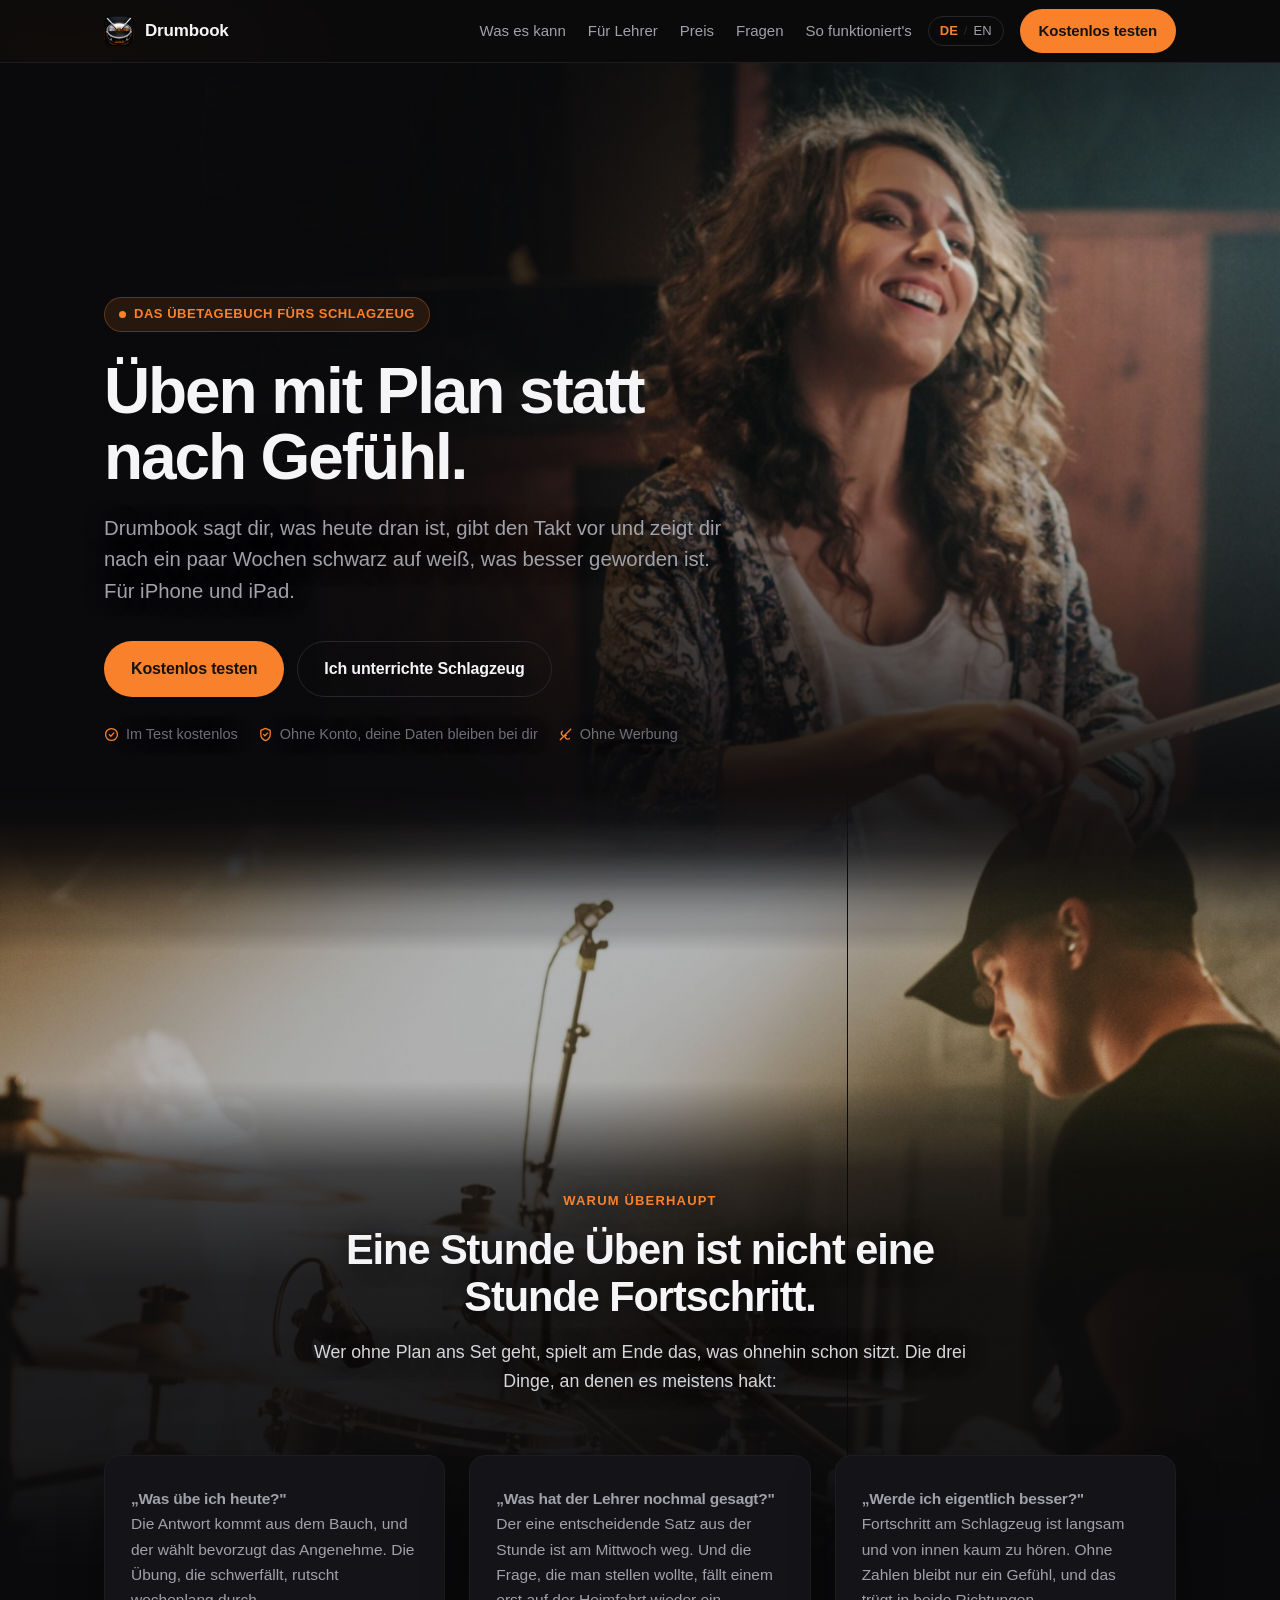
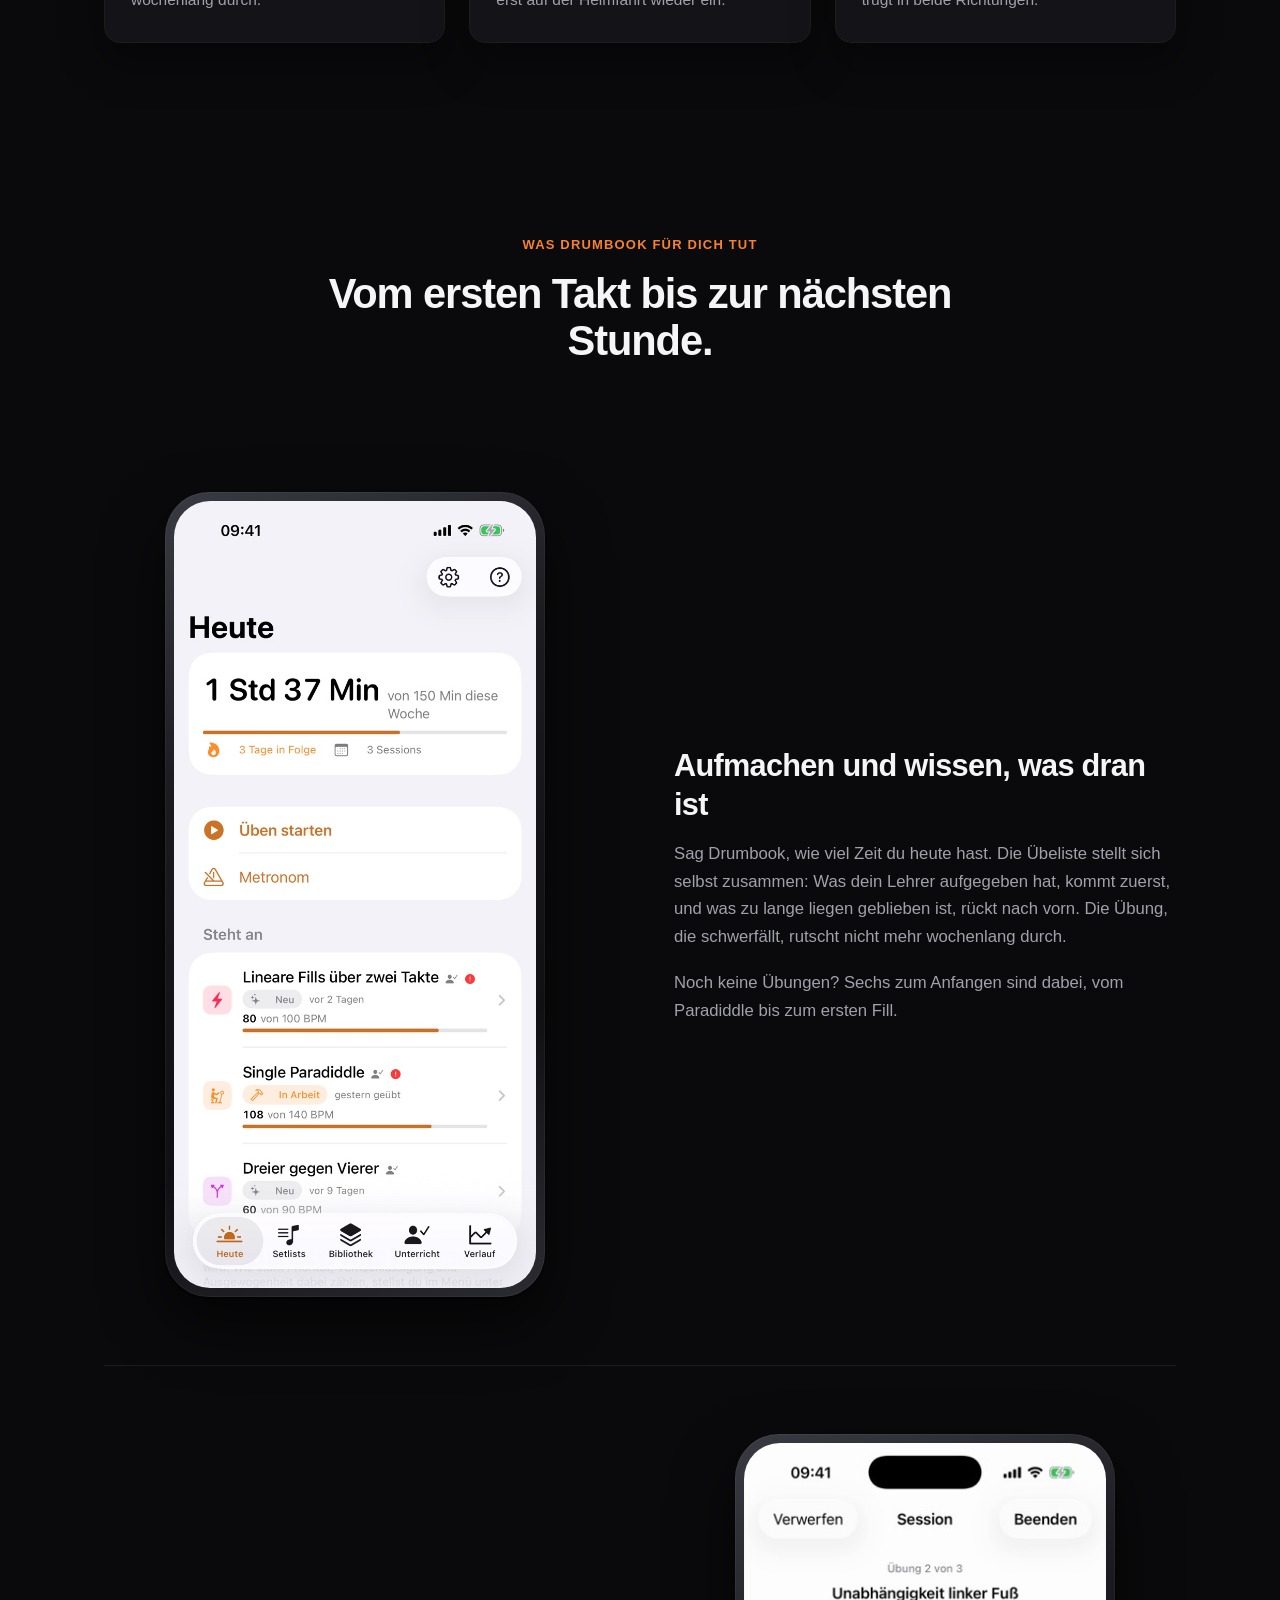
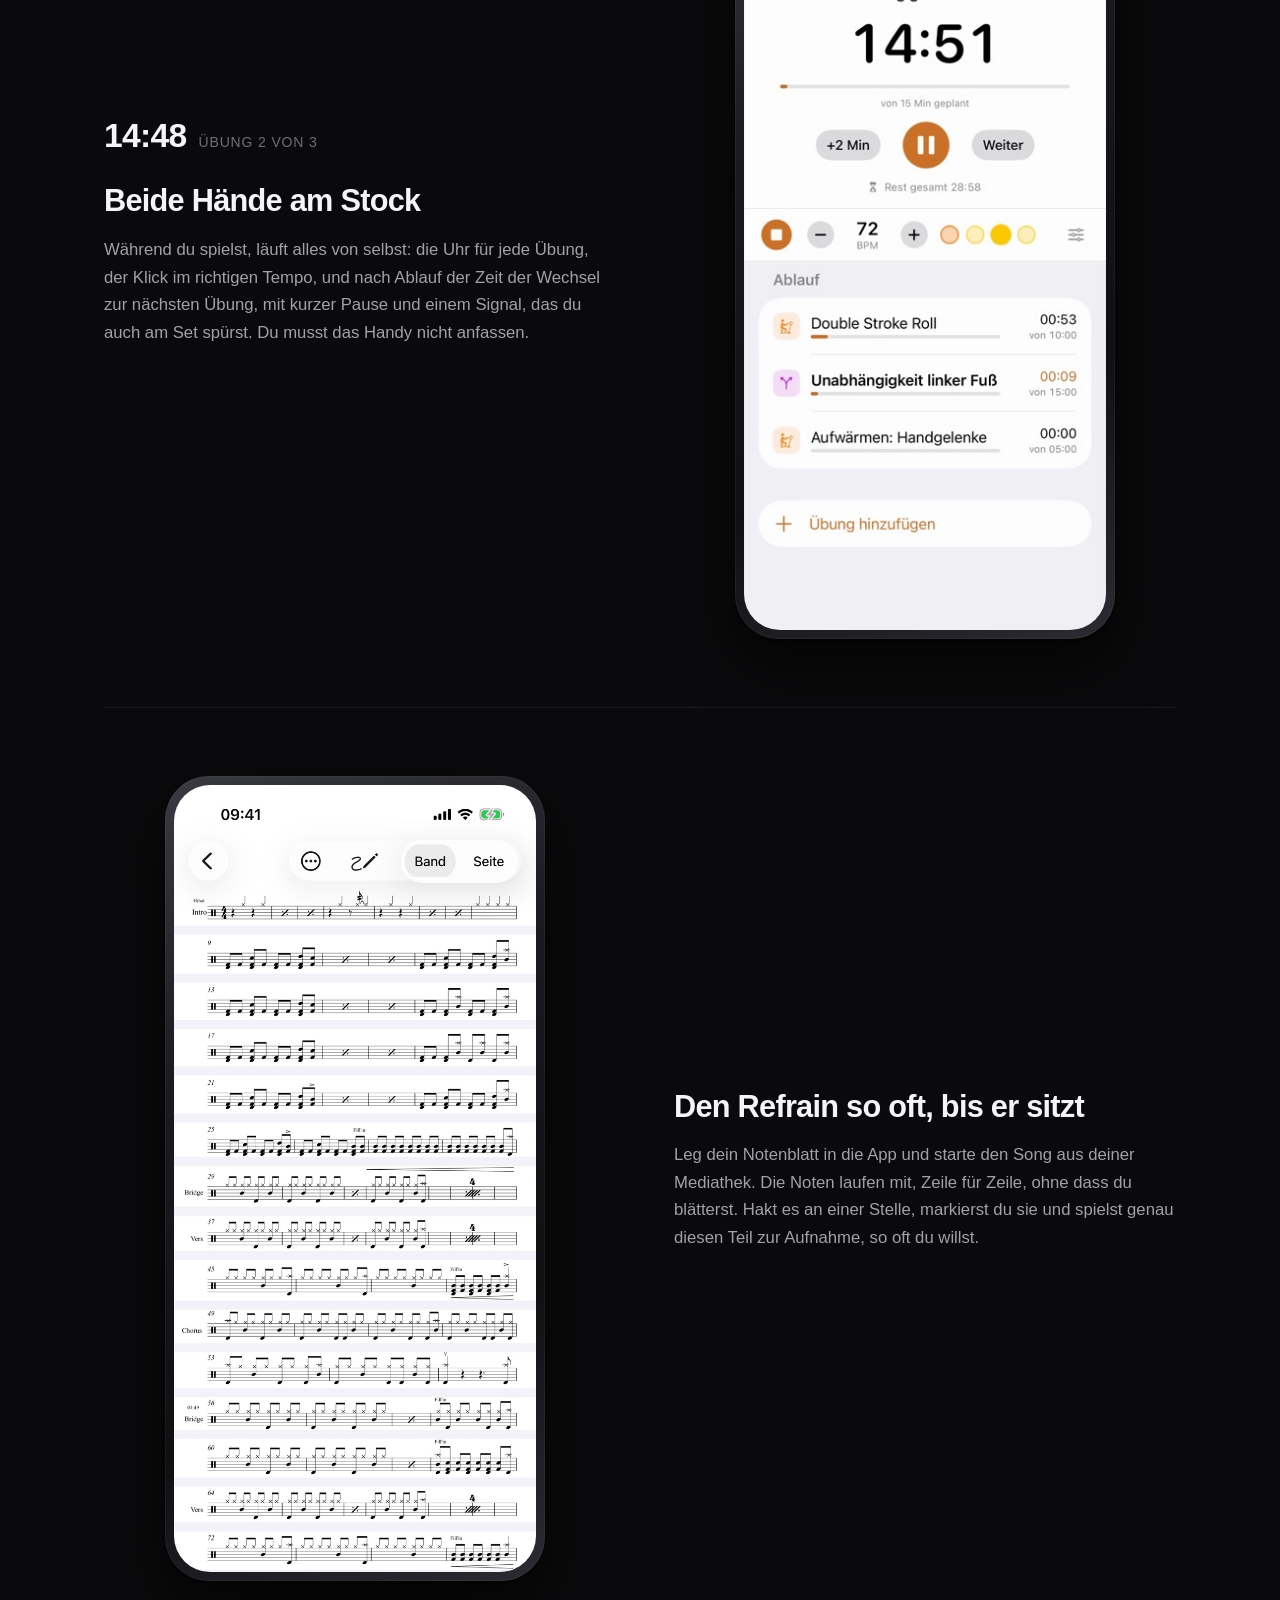
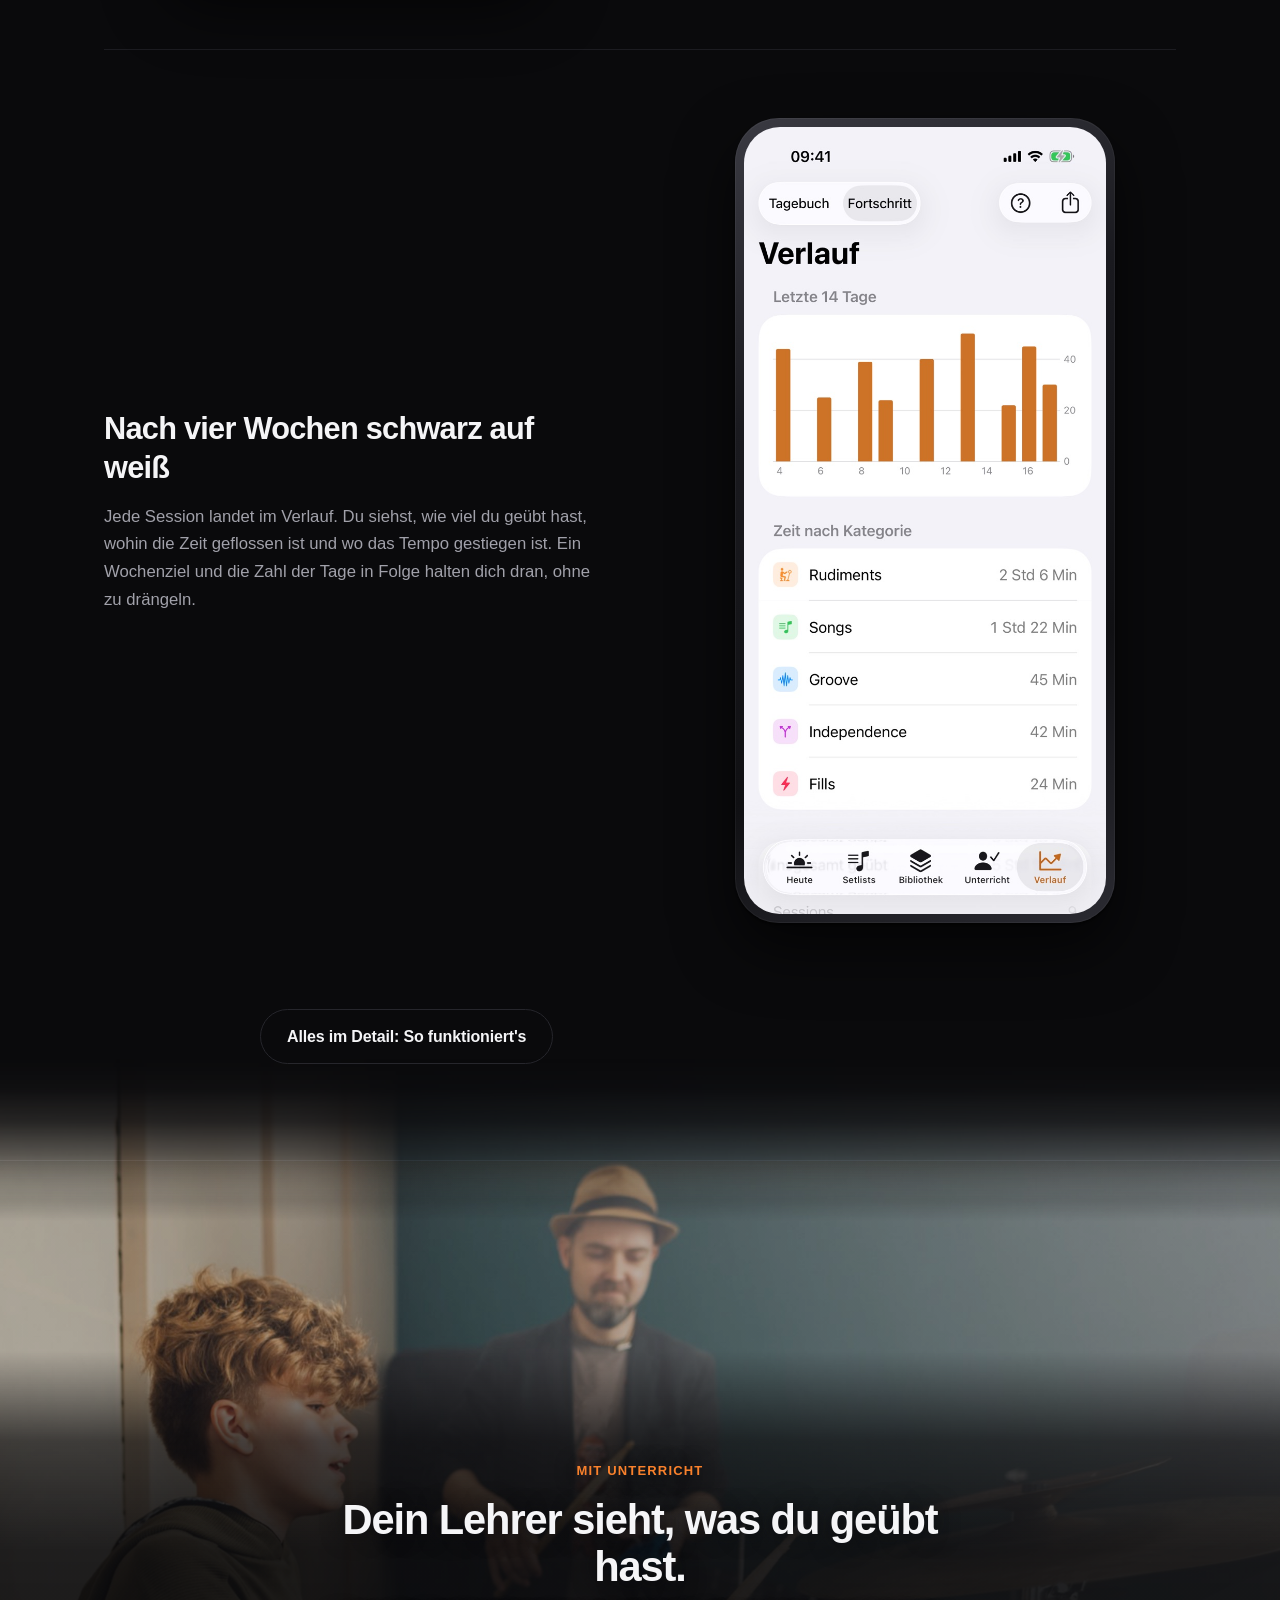
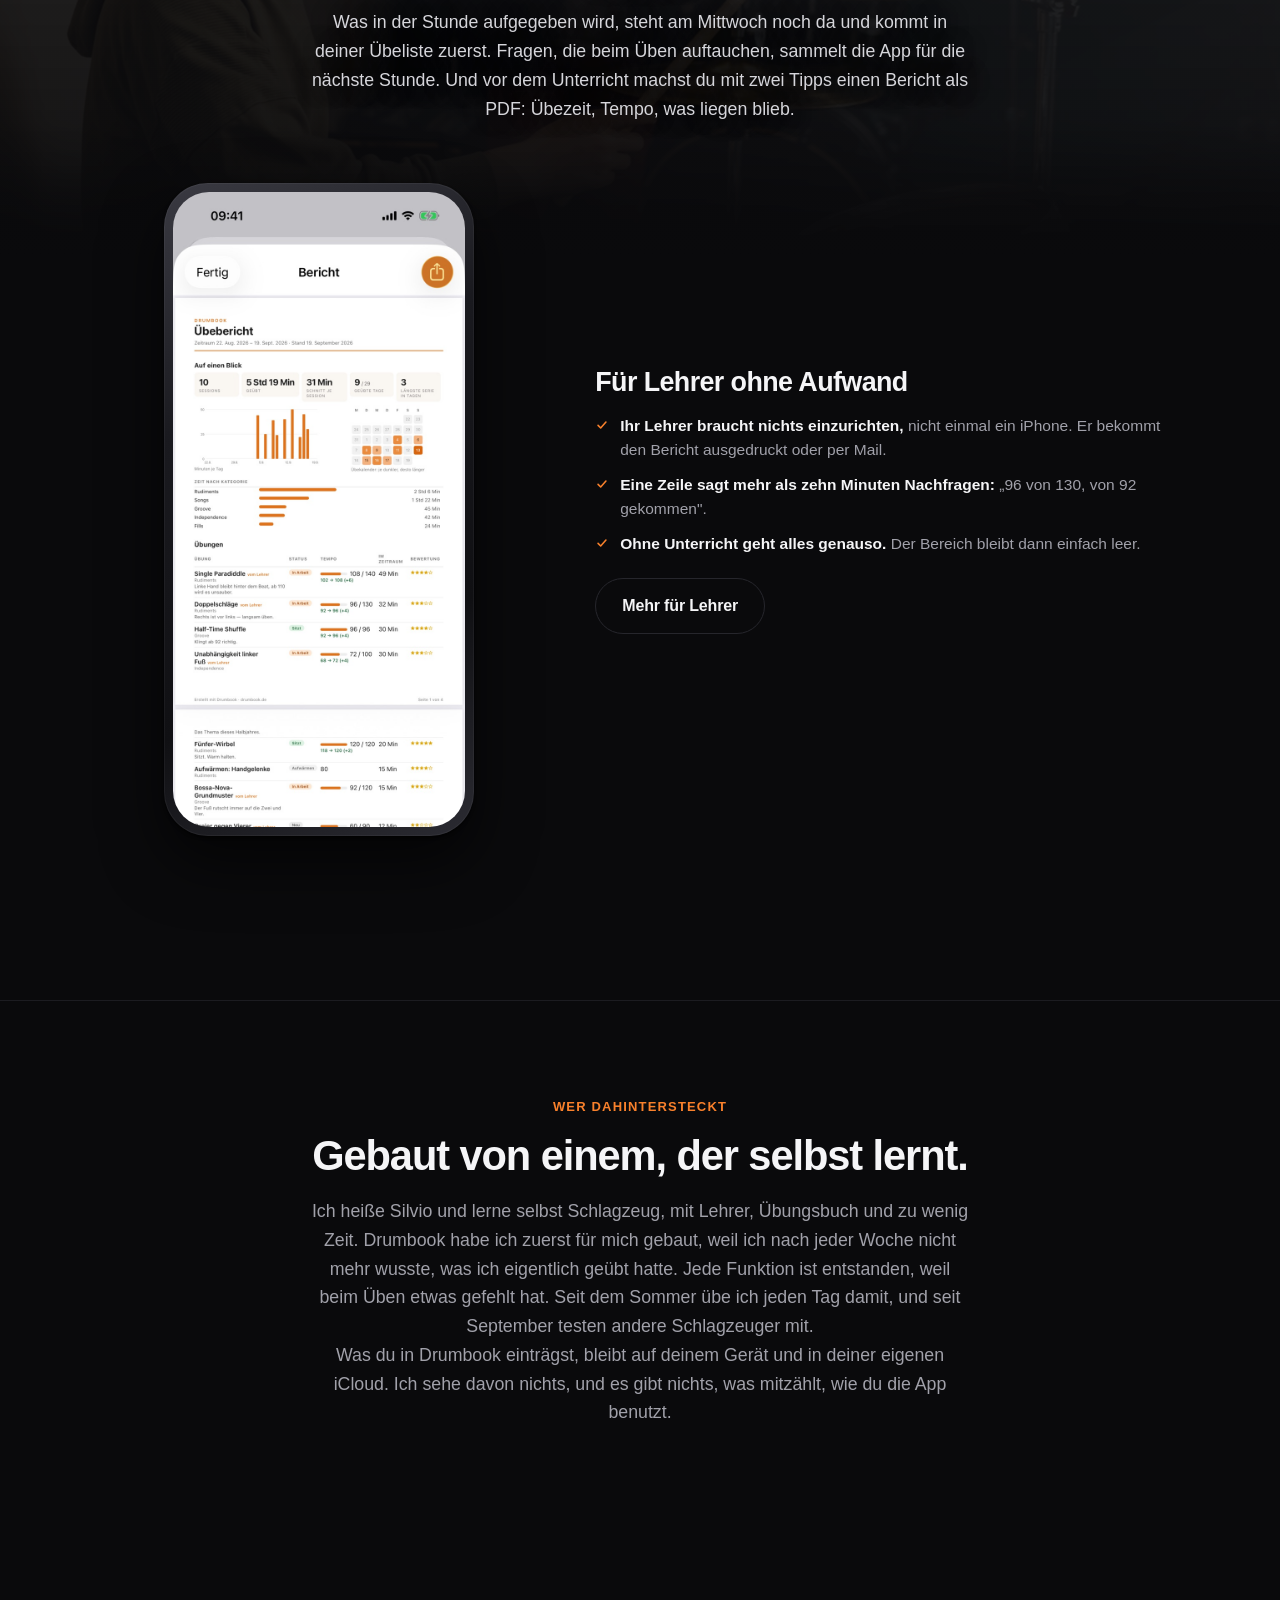
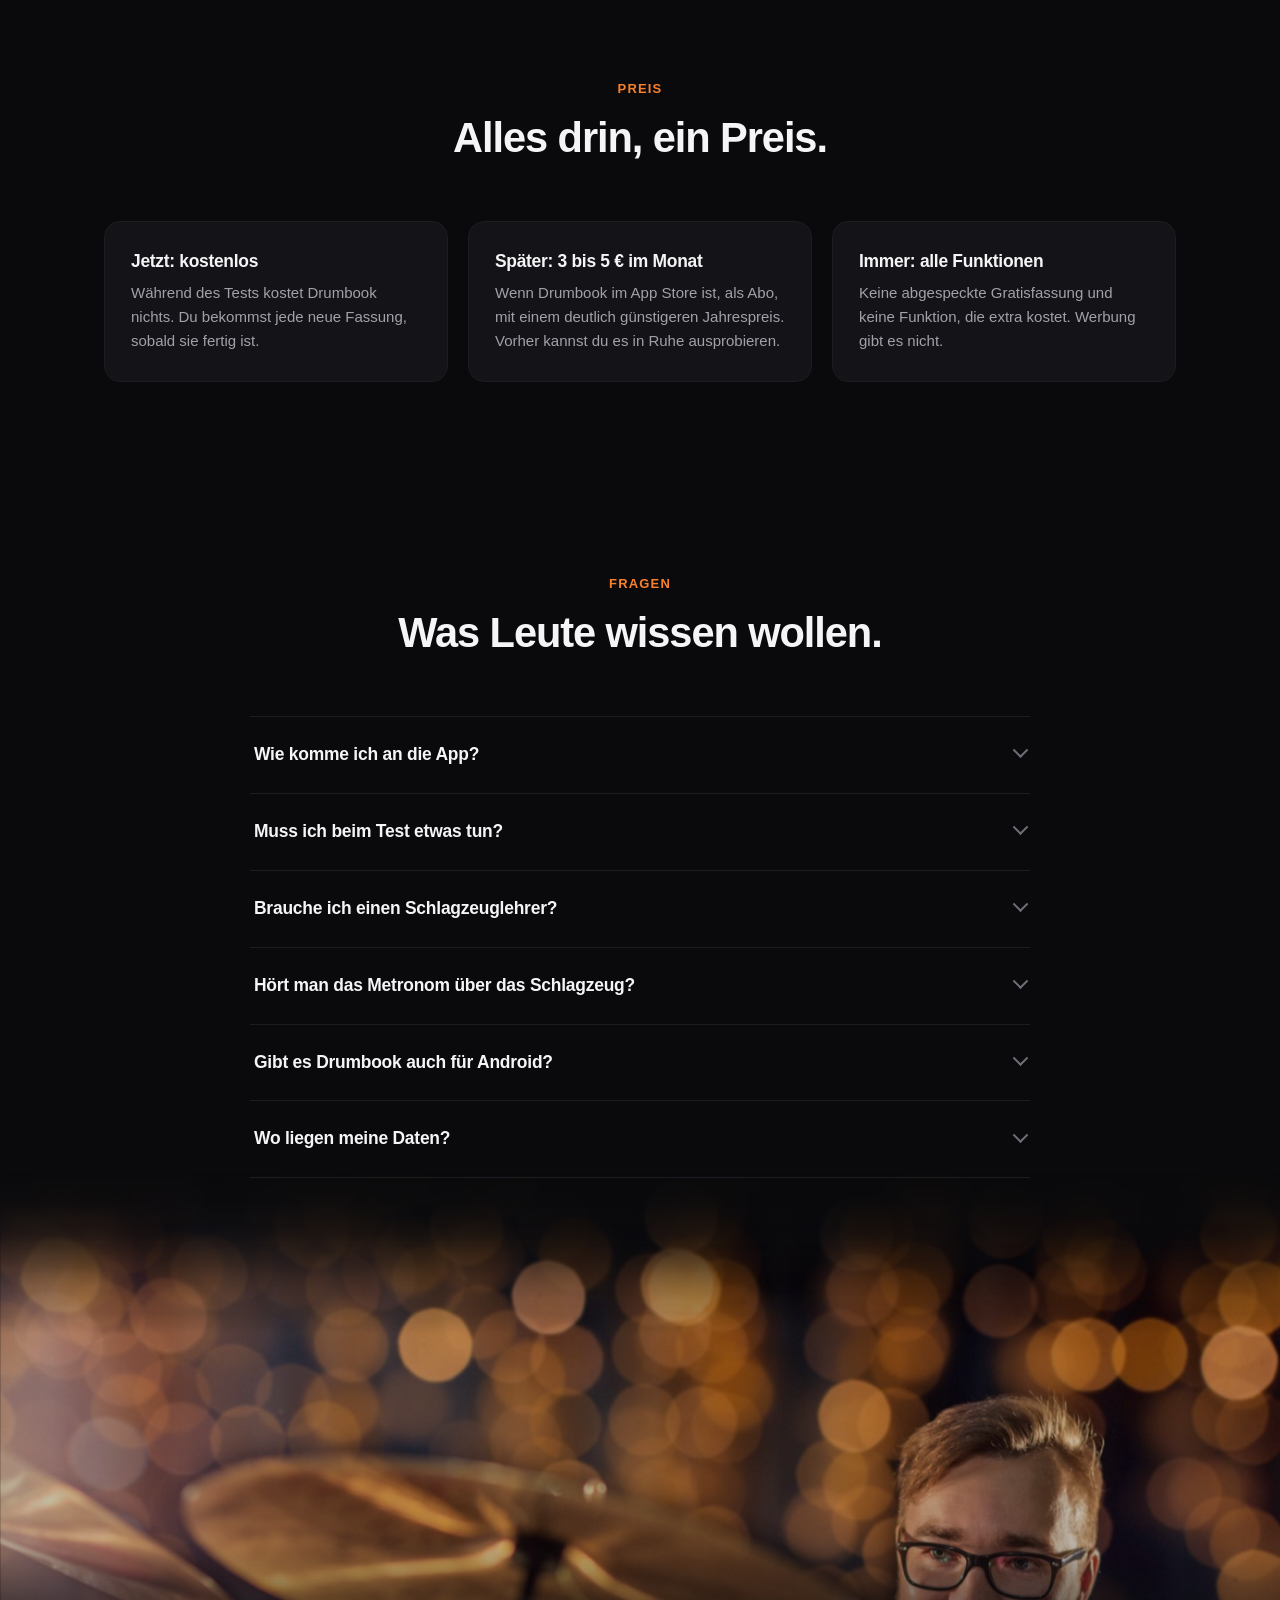
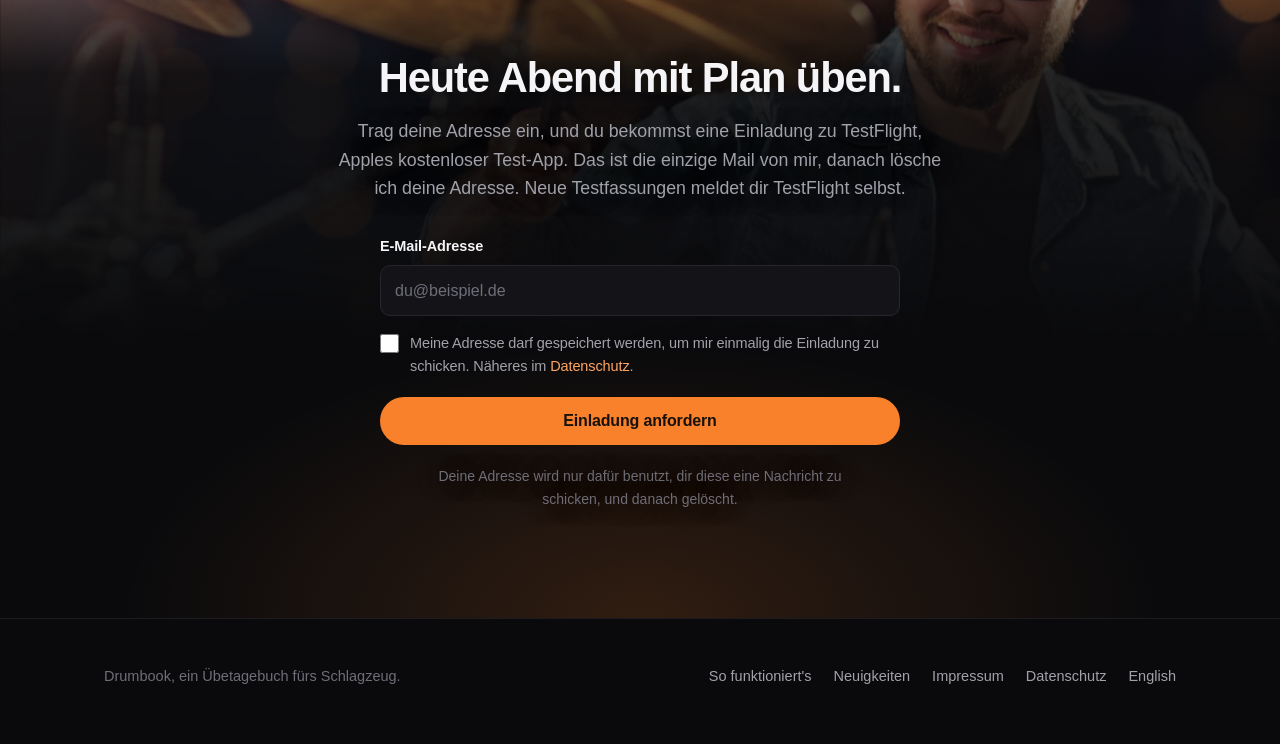
==== commit 7e201fec: "Bilder, Übergänge und Gesichter auf allen Seiten nachgemessen und korrigiert Silvio: „die sind leide" ====
--- a/index.html
+++ b/index.html
@@ -402,7 +402,6 @@
          sizes="100vw" width="1800" height="1163" loading="lazy" alt="">
   </div>
   <div class="wrap final__in">
-    <img src="assets/icon-512.png" alt="" width="78" height="78">
     <h2>Heute Abend mit Plan üben.</h2>
     <p>
       Trag deine Adresse ein, und du bekommst eine Einladung zu TestFlight,
--- a/assets/style.css
+++ b/assets/style.css
@@ -991,8 +991,15 @@
        ohnehin ganz schwarz ist (`--bild`) - und nicht erst am Ende des
        Rahmens. Sonst leuchtet es bei kurzen Abschnitten in den nächsten
        hinein, weil der Schleier nur bis zur Abschnittskante reicht. */
+    /* Oben nicht linear, sondern s-förmig: Eine gerade Rampe zeichnet bei
+       hellen Motiven (Gegenlicht) am Anfang einen sichtbaren Strich, weil
+       das Auge den Knick zwischen Schwarz und erstem Grau sieht. */
     --blende: linear-gradient(to bottom,
         transparent 0,
+        rgba(0, 0, 0, 0.03) calc(var(--ueberstand) * 0.2),
+        rgba(0, 0, 0, 0.14) calc(var(--ueberstand) * 0.4),
+        rgba(0, 0, 0, 0.38) calc(var(--ueberstand) * 0.6),
+        rgba(0, 0, 0, 0.72) calc(var(--ueberstand) * 0.8),
         #000 var(--ueberstand),
         #000 calc(var(--ueberstand) + var(--bild) - 140px),
         transparent calc(var(--ueberstand) + var(--bild)));
@@ -1056,6 +1063,25 @@
    Zoom ist der Unterschied zwischen "eine Ebene verschiebt sich" und "da
    bewegt sich etwas": 8 Prozent ueber die ganze Durchfahrt, pro Bildschirm
    also kaum messbar und trotzdem spuerbar. */
+/* Ab Tablet-Breite reicht die Einblendung 60 px in die Bühne hinein. Über
+   nur 104 px wirkte das helle Gegenlicht wie ein Lichtbalken quer über die
+   Seite (gemessen 25.09.2026). Das höchste Gesicht steht 95 px unter der
+   Bühnenkante, die längere Blende berührt also keins. */
+@media (min-width: 621px) {
+    .buehne__foto {
+        --einblendung: calc(var(--ueberstand) + 60px);
+        --blende: linear-gradient(to bottom,
+            transparent 0,
+            rgba(0, 0, 0, 0.03) calc(var(--einblendung) * 0.2),
+            rgba(0, 0, 0, 0.14) calc(var(--einblendung) * 0.4),
+            rgba(0, 0, 0, 0.38) calc(var(--einblendung) * 0.6),
+            rgba(0, 0, 0, 0.72) calc(var(--einblendung) * 0.8),
+            #000 var(--einblendung),
+            #000 calc(var(--ueberstand) + var(--bild) - 140px),
+            transparent calc(var(--ueberstand) + var(--bild)));
+    }
+}
+
 @keyframes buehne-tiefe {
     from { transform: translate3d(0, -88px, 0) scale(1.08); }
     to   { transform: translate3d(0,  88px, 0) scale(1); }
@@ -1072,7 +1098,16 @@
             animation-range: cover 0% cover 100%;
             will-change: transform;
         }
+        /* Auf dem Handy halb so weit: Dort ist der Kopfraum knapp, und bei
+           88 px wanderte ein Gesicht im Lesemoment unter die Überschrift. */
+        @media (max-width: 620px) {
+            .buehne__foto img { animation-name: buehne-tiefe-knapp; }
+        }
     }
+}
+@keyframes buehne-tiefe-knapp {
+    from { transform: translate3d(0, -44px, 0) scale(1.05); }
+    to   { transform: translate3d(0,  44px, 0) scale(1); }
 }
 
 /* Auf den Landeseiten traegt die Buehne die Ueberschrift und sitzt direkt
@@ -1084,6 +1119,13 @@
 .buehne--knapp { --bild: 560px; --kopfraum: 260px; }
 .teacher.buehne { --bild: 700px; --kopfraum: 300px; }
 .buehne--kopf { --bild: 440px; --kopfraum: 200px; }
+/* Auf „So funktioniert's" steht der Text mittig und damit genau unter dem
+   Gesicht; ab Tablet-Breite deshalb mehr freie Bildzone. */
+@media (min-width: 621px) {
+    /* Mit der Breite wächst das Motiv und damit das Gesicht; bei 2560 px
+       reichte das Kinn sonst bis an den Kicker. */
+    .buehne--kopf.kopf--weit { --kopfraum: clamp(320px, 18vw, 460px); --bild: calc(var(--kopfraum) + 240px); }
+}
 /* Hier sitzt die Bühne als Erstes unter der Navigation: über ihr ist kein
    schwarzer Abschnitt, aus dem etwas auftauchen müsste. Oben also kein
    Übergang, unten der übliche.
@@ -1122,7 +1164,14 @@
 /* Hier lacht jemand in die Kamera, und genau das soll man sehen. Also kein
    Weichzeichner mehr: Das Gesicht steht oben im Kopfraum, der Text beginnt
    darunter. Ein Porträt und ein Absatz teilen sich nie dieselbe Fläche. */
-.final .buehne__foto img { object-position: 58% 16%; }
+.final .buehne__foto img { object-position: 58% 80%; }
+/* Ab 1000 px steht das Gesicht neben der Textspalte statt darüber: Das Bild
+   ist breiter als der Rahmen, der Mann mit Brille landet bei rund 78 % der
+   Breite. So bleibt er beim Lesen frei und am Seitenende unter der
+   Navigation sichtbar; mittig über dem Text ging nur eins von beiden. */
+@media (min-width: 1000px) {
+    .final .buehne__foto img { width: 118%; max-width: none; object-position: 58% 40%; }
+}
 
 /* Hier steht ein ganzes Formular auf dem Bild. Das Motiv trägt deshalb nur
    die Überschrift und läuft nach unten ins Schwarz aus: oben Atmosphäre,
@@ -1132,8 +1181,13 @@
    er beim Scrollen mit dem Bild mit, und die dunkle Zone liefe dem Text
    davon. */
 .final {
-    --bild: 640px;
-    --kopfraum: 260px;
+    /* Kopfraum 340 statt 260: Mit der Bewegung wanderte das Gesicht sonst im
+       Lesemoment unter die Überschrift (gemessen 25.09.2026). */
+    --bild: 700px;
+    --kopfraum: 340px;
+    /* Nie kürzer als das Motiv, sonst reißt es unten ab (kurze Schlüsse wie
+       auf „So funktioniert's"). */
+    min-height: calc(var(--bild) + 20px);
     --ueberstand: 104px;
     padding-top: calc(var(--kopfraum) + 40px);
     /* Wie bei jeder Bühne: Platz für den Übergang oberhalb. */
@@ -1170,9 +1224,11 @@
        Höhe, sonst deckt es den halben Abschnitt. */
     .buehne { --bild: 520px; --kopfraum: 190px; }
     .buehne--knapp { --bild: 440px; --kopfraum: 170px; }
-    .teacher.buehne { --bild: 520px; --kopfraum: 190px; }
+    /* Der Junge sitzt im Motiv tief (38 % der Höhe); bei 190 lag die
+       Überschrift auf seinem Gesicht. */
+    .teacher.buehne { --bild: 560px; --kopfraum: 320px; }
     .buehne--kopf { --bild: 360px; --kopfraum: 150px; }
-    .final { --bild: 470px; --kopfraum: 170px; }
+    .final { --bild: 520px; --kopfraum: 300px; }
     /* Der Überstand bleibt, sonst hat die Bewegung keinen Weg und der
        Übergang keinen Platz; nur die Reichweite darunter wird knapper. */
     .buehne__foto { height: calc(var(--bild) + 240px); }
@@ -1186,8 +1242,11 @@
     .buehne--probe      .buehne__foto img { object-position: 46% 20%; }
     .buehne--spielen    .buehne__foto img { object-position: 47% 18%; }
     .buehne--unterricht .buehne__foto img { object-position: 30% 24%; }
-    .buehne--zeigen     .buehne__foto img { object-position: 54% 26%; }
-    .final .buehne__foto img { object-position: 62% 20%; }
+    /* Zwei Gesichter, der Sitzende bei 73 % der Bildbreite: bei 54 % war er
+       auf dem Handy nur halb im Bild. */
+    .buehne--zeigen     .buehne__foto img { object-position: 70% 26%; }
+    /* Das Gesicht mittig: bei 62 % stand es am rechten Rand. */
+    .final .buehne__foto img { object-position: 73% 50%; }
 }
 
 /* ---------- Fußzeile ---------- */
@@ -1617,7 +1676,10 @@
     body { font-size: 16.5px; }
     .wrap { padding: 0 20px; }
     .band { padding: 68px 0; }
-    .final { padding: 78px 0; }
+    /* Oben der Kopfraum der Bühne, sonst stünde der Text auf dem Gesicht.
+       Bis zum 25.09.2026 stand hier pauschal 78 px, und damit lag die
+       Überschrift auf dem Handy immer auf dem Motiv. */
+    .final { padding: calc(var(--kopfraum) + 40px) 0 78px; }
     .hero__cta .btn { width: 100%; }
     .foot__links { margin-left: 0; gap: 16px; }
 }
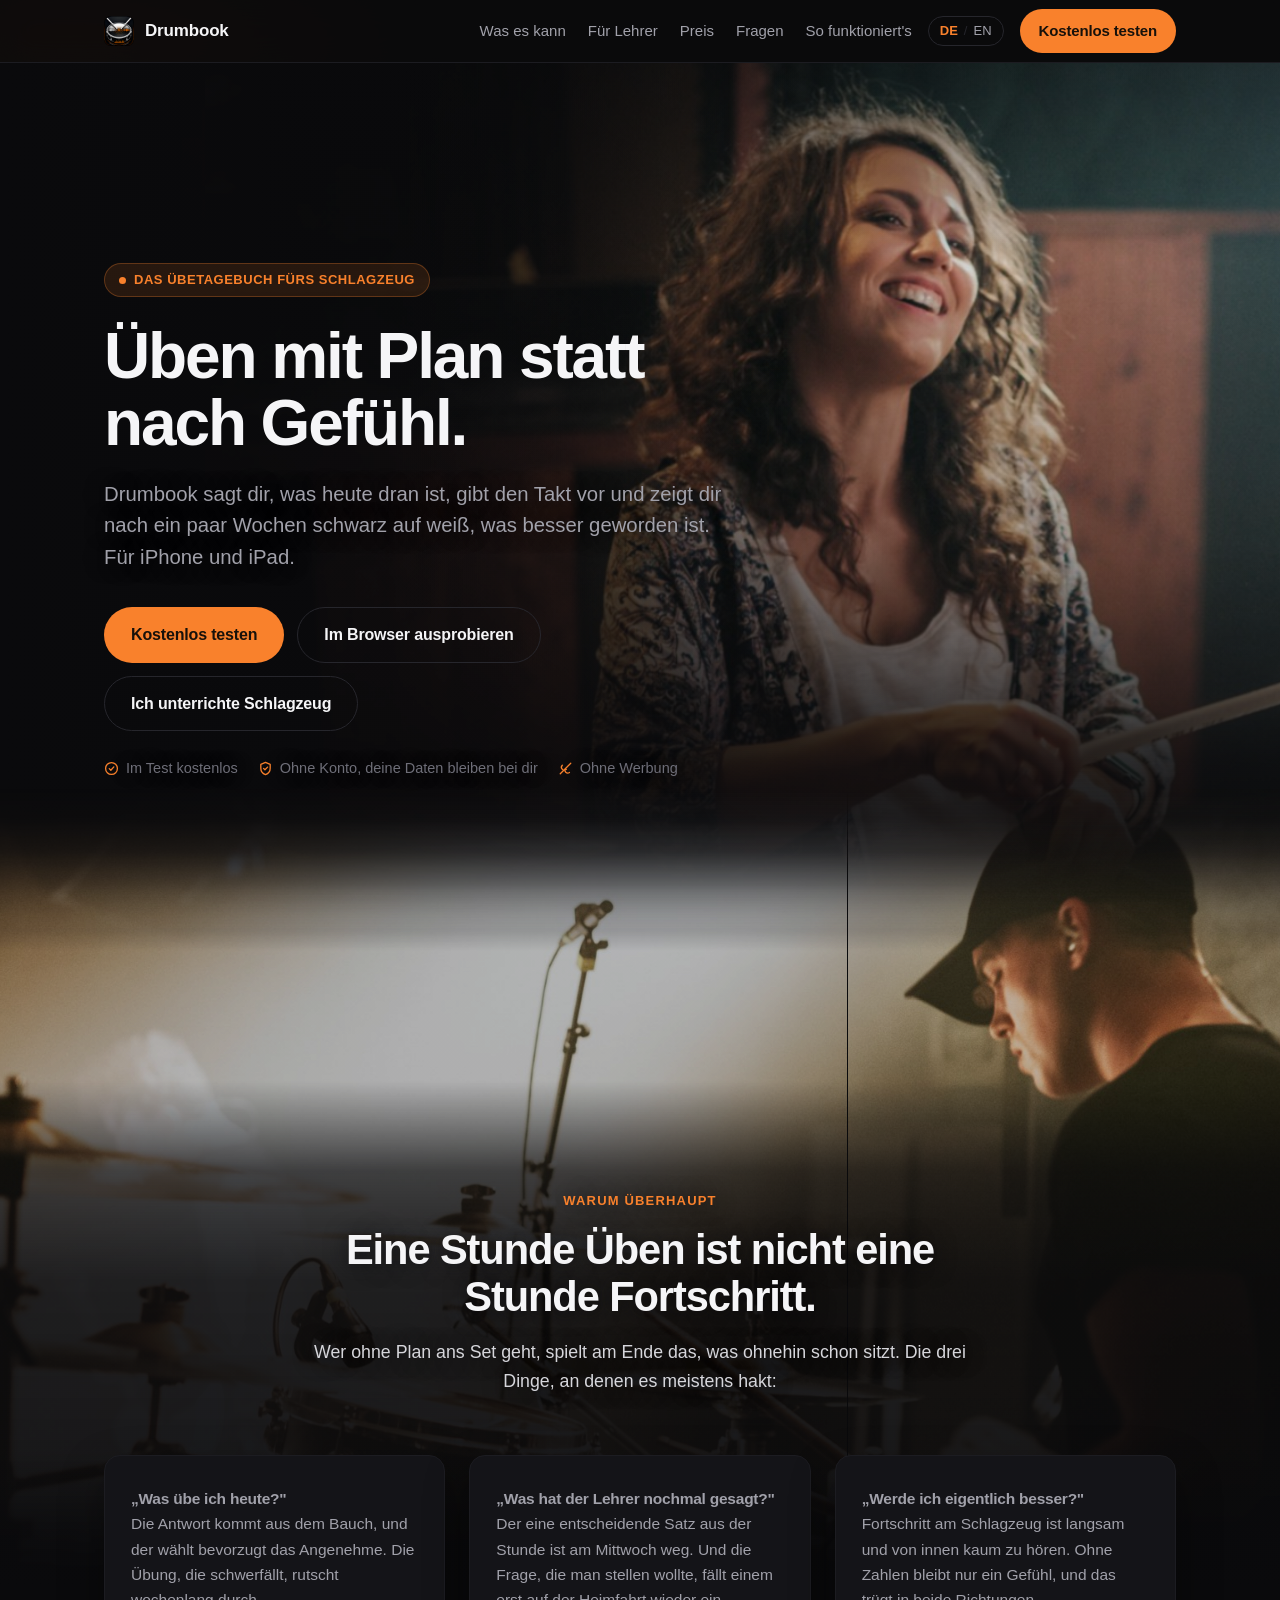
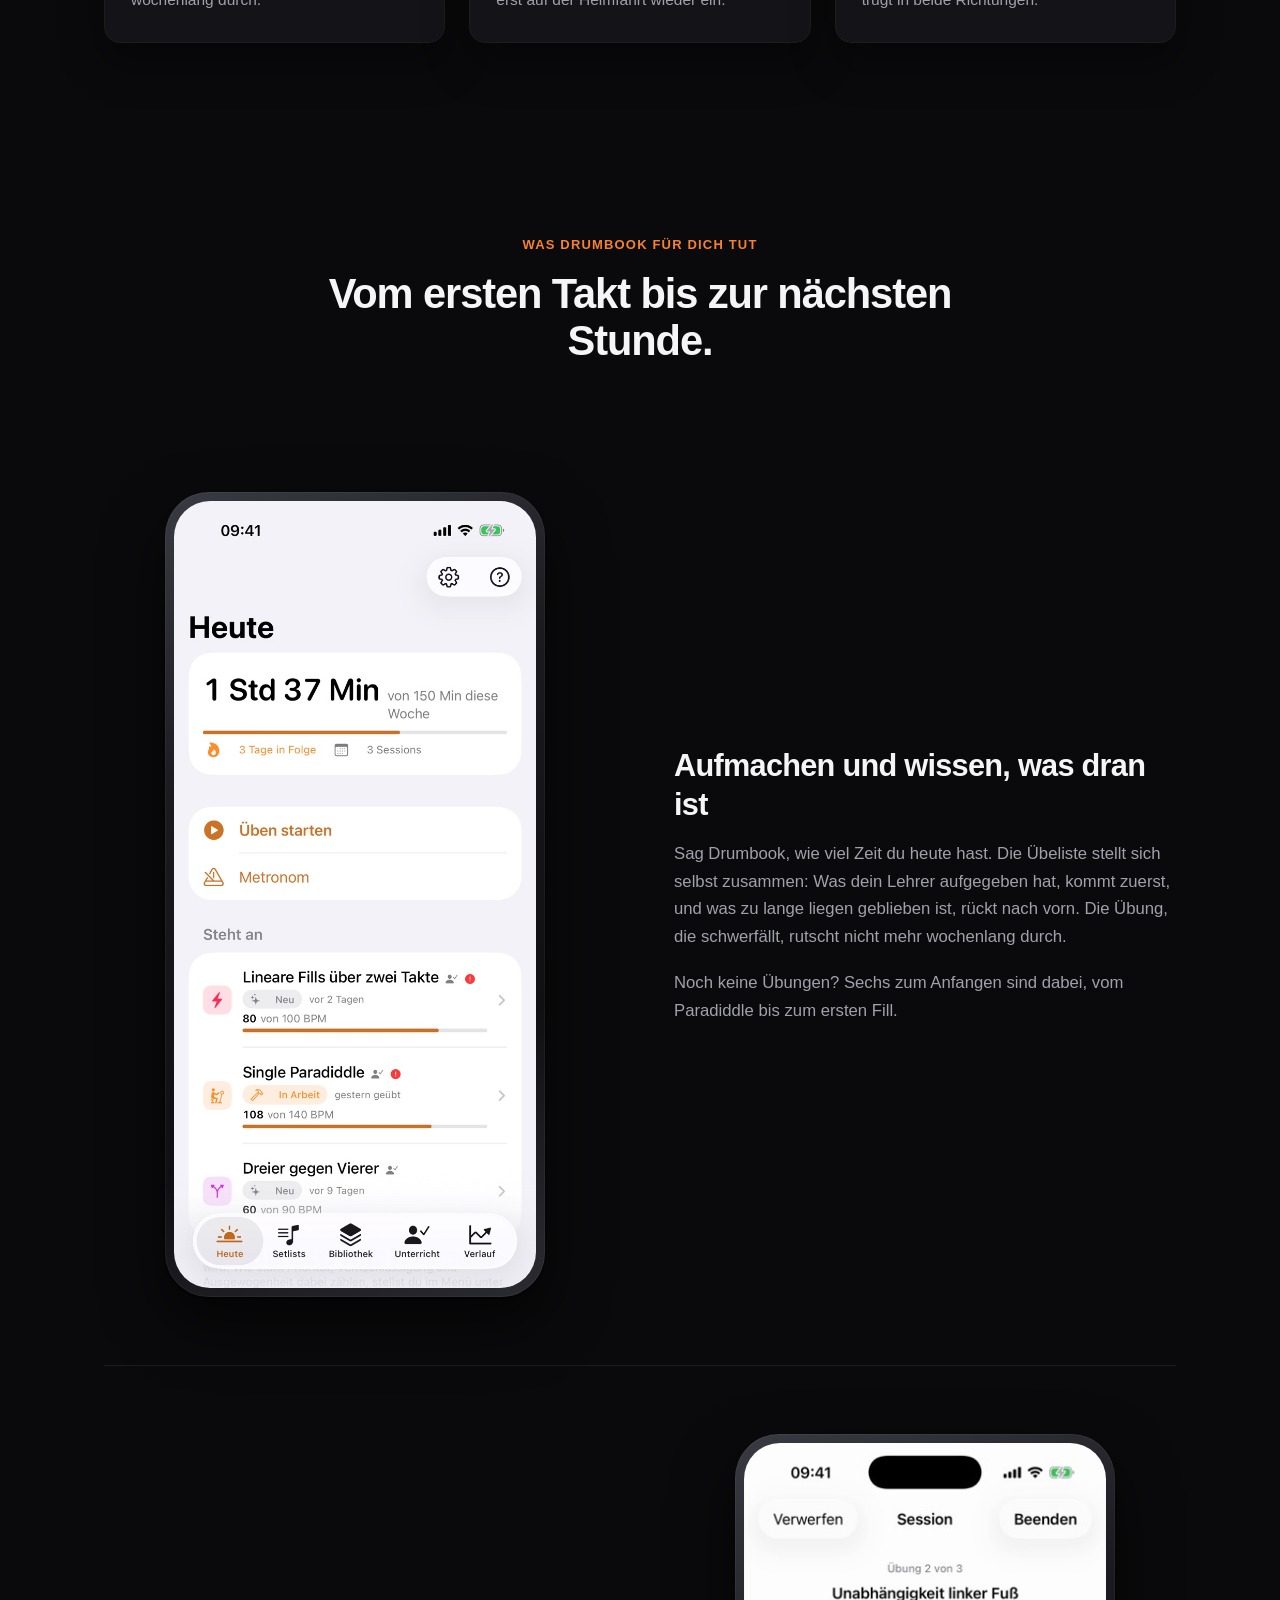
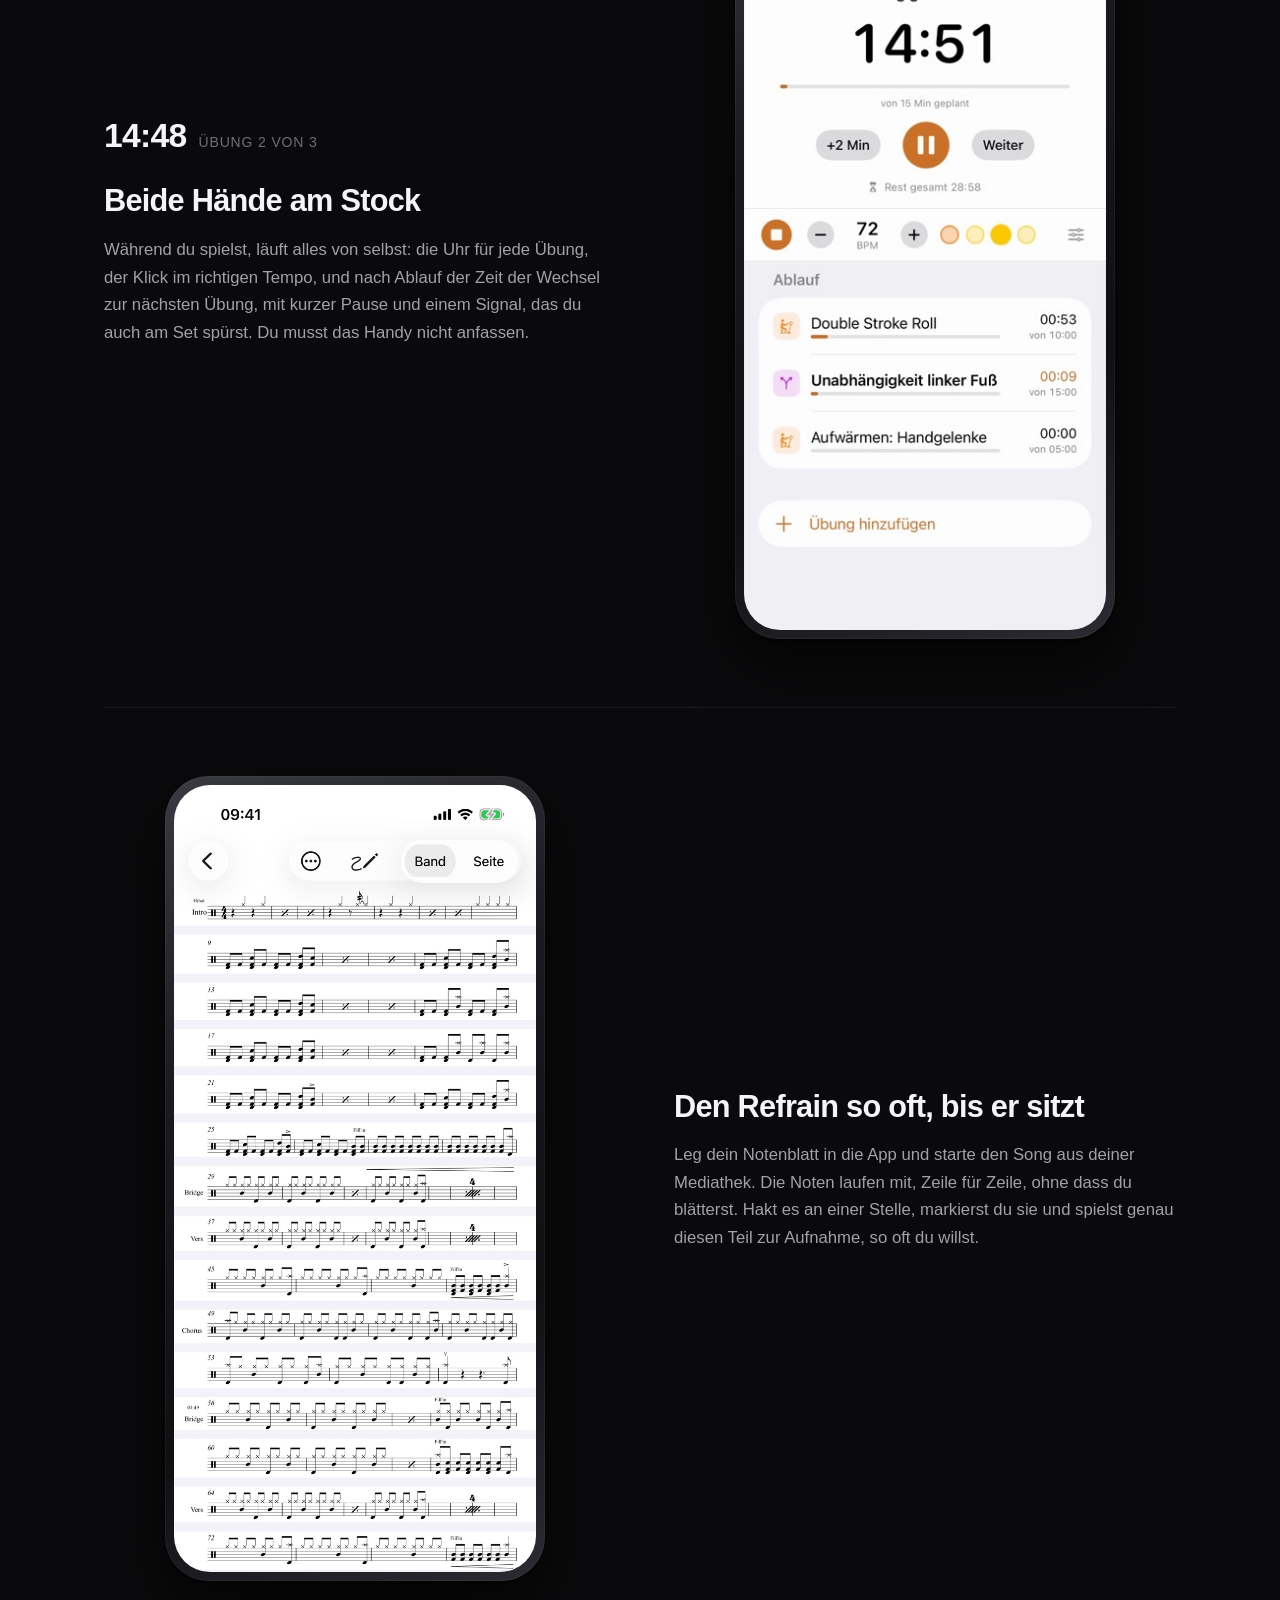
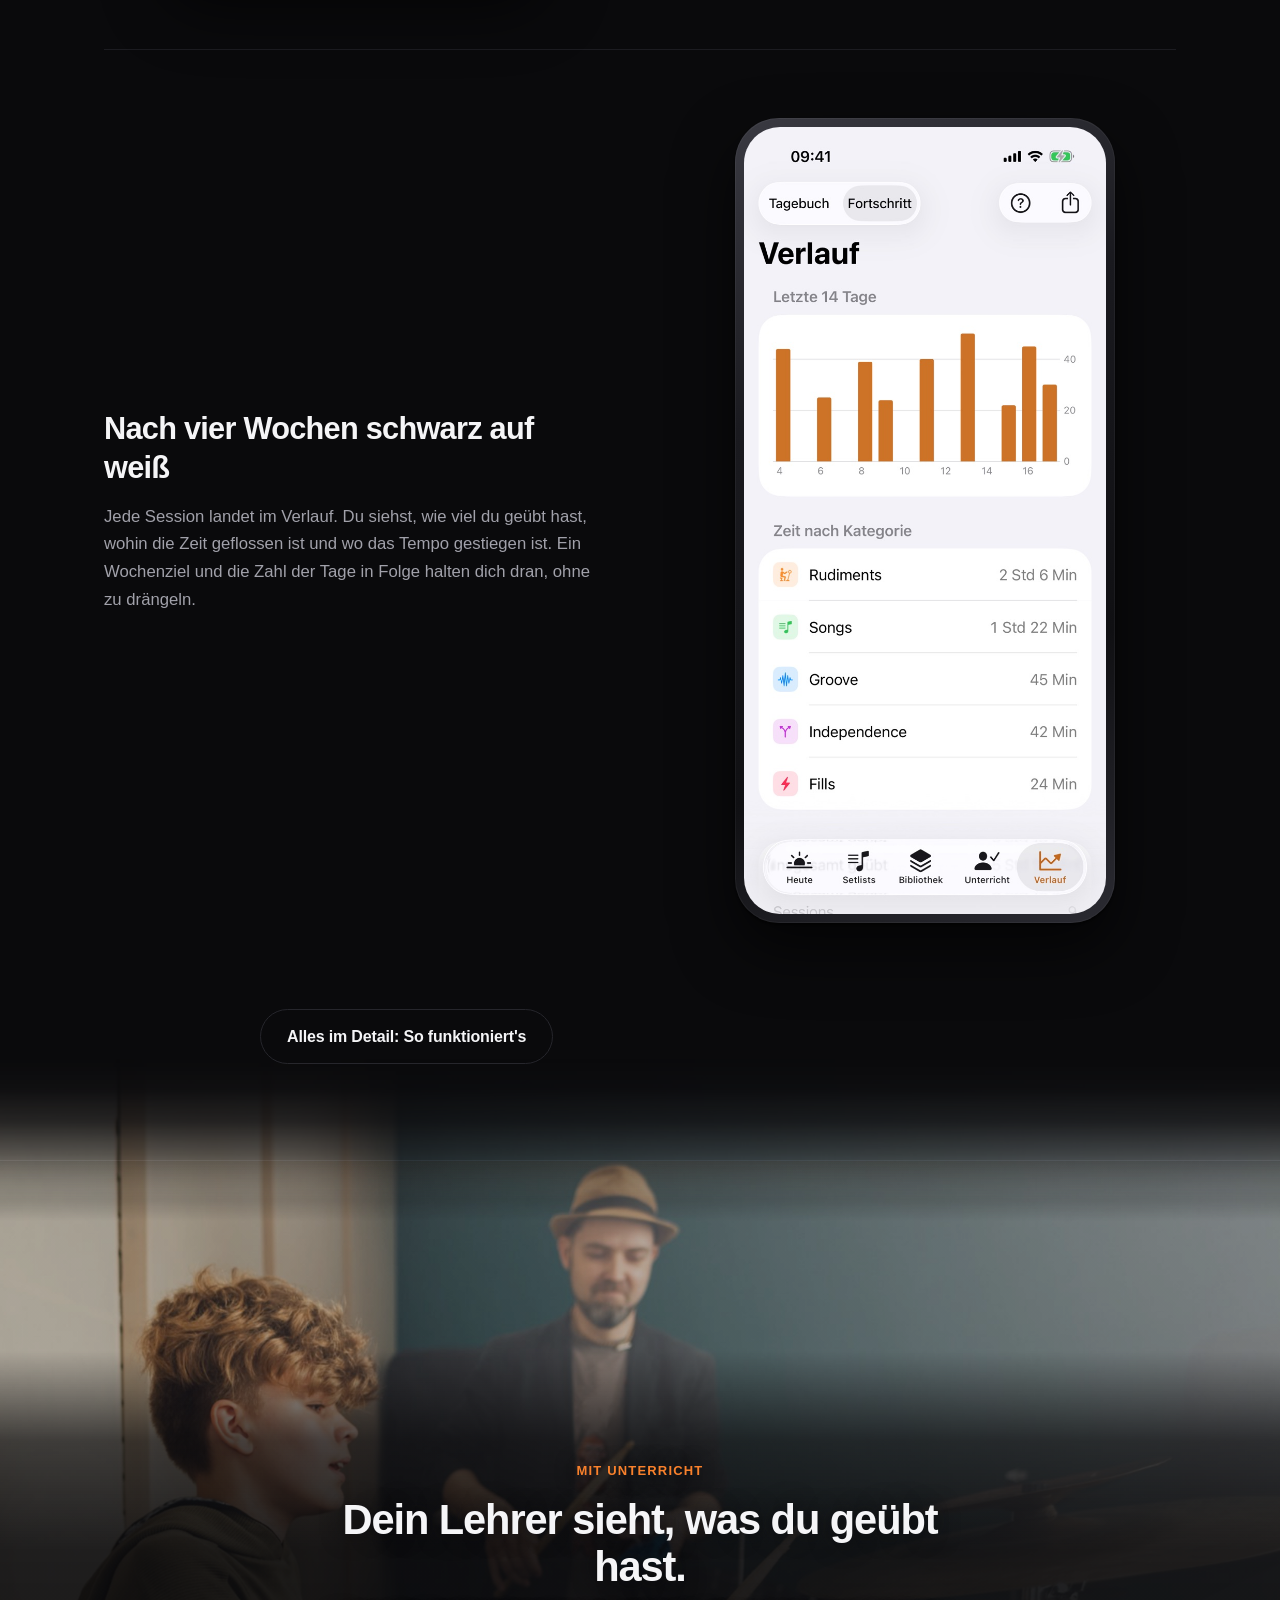
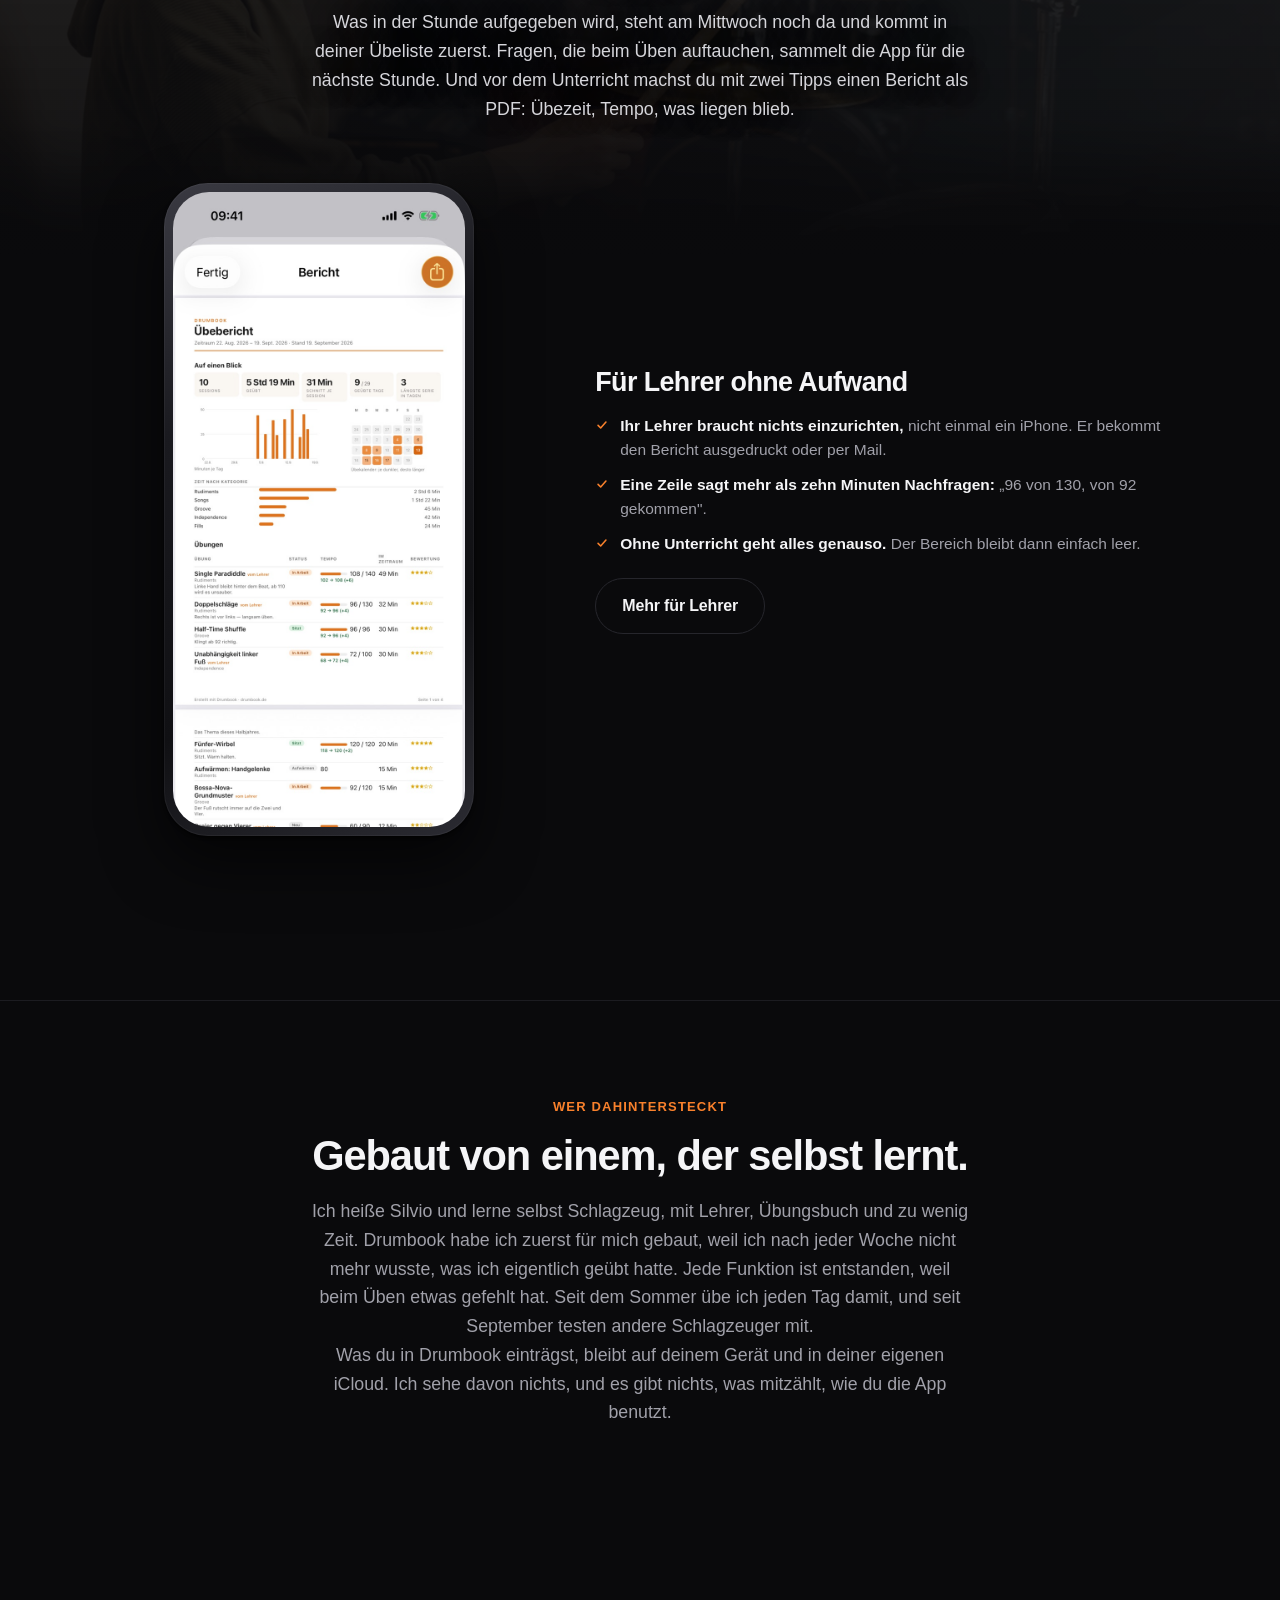
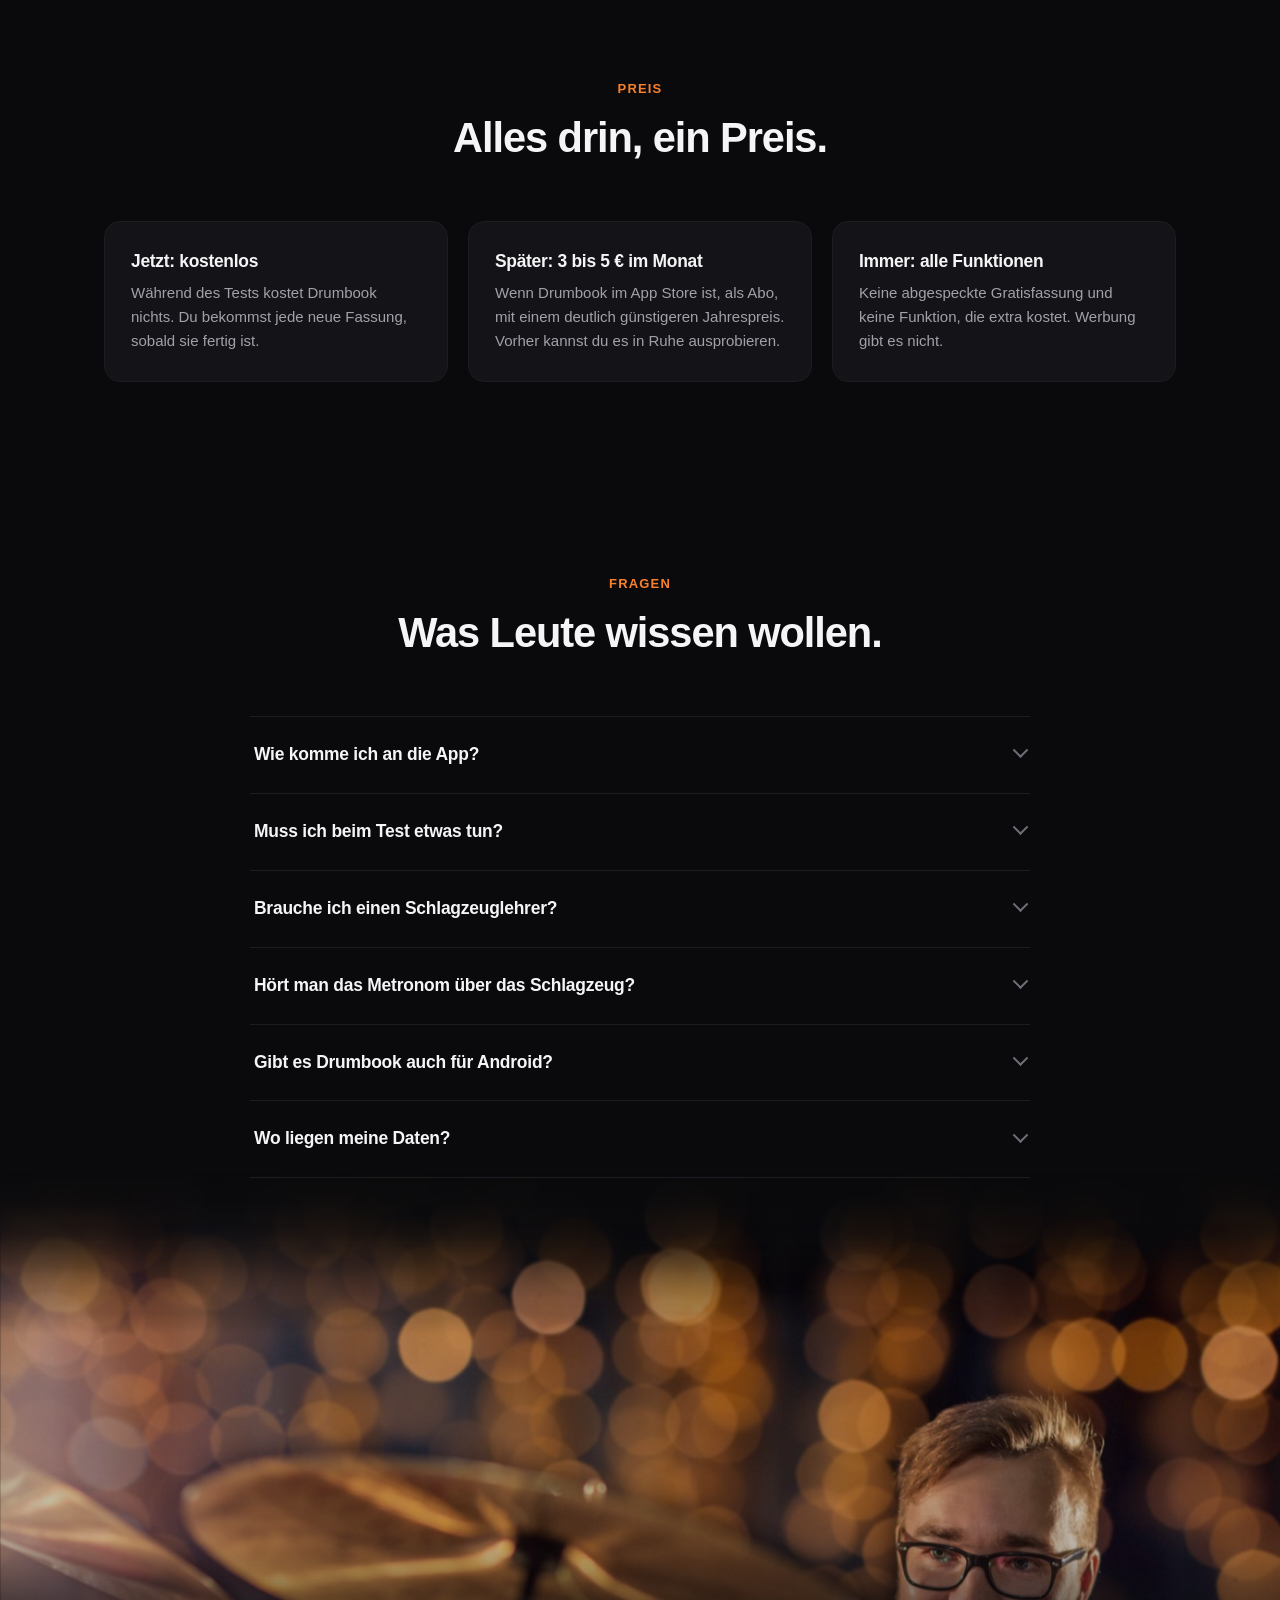
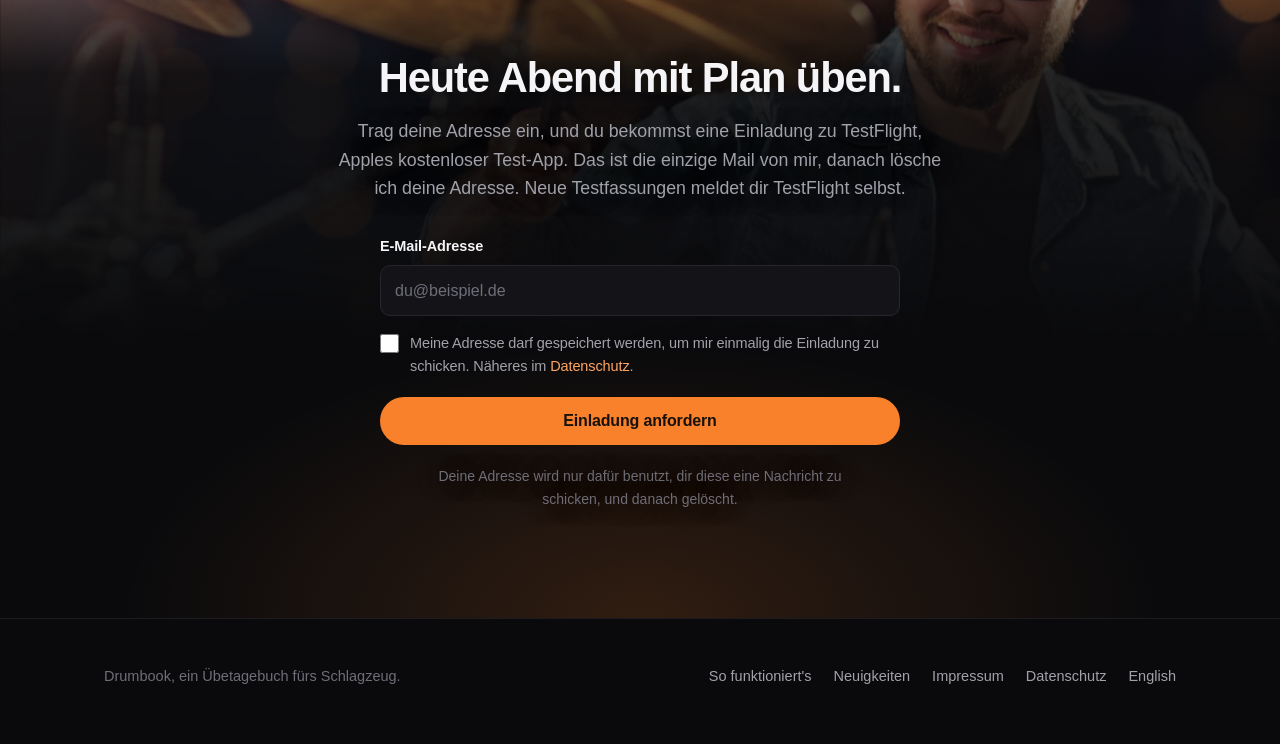
==== commit 20b02758: "Drumbook im Browser ausprobieren: eigene Demo auf /ausprobieren/ und /en/try/ Fünf Stationen in eine" ====
--- a/index.html
+++ b/index.html
@@ -75,6 +75,7 @@
         </p>
         <div class="hero__cta">
           <a class="btn btn--primary" href="#bescheid">Kostenlos testen</a>
+          <a class="btn btn--ghost" href="ausprobieren/">Im Browser ausprobieren</a>
           <a class="btn btn--ghost" href="lehrer/">Ich unterrichte Schlagzeug</a>
         </div>
         <ul class="trust">
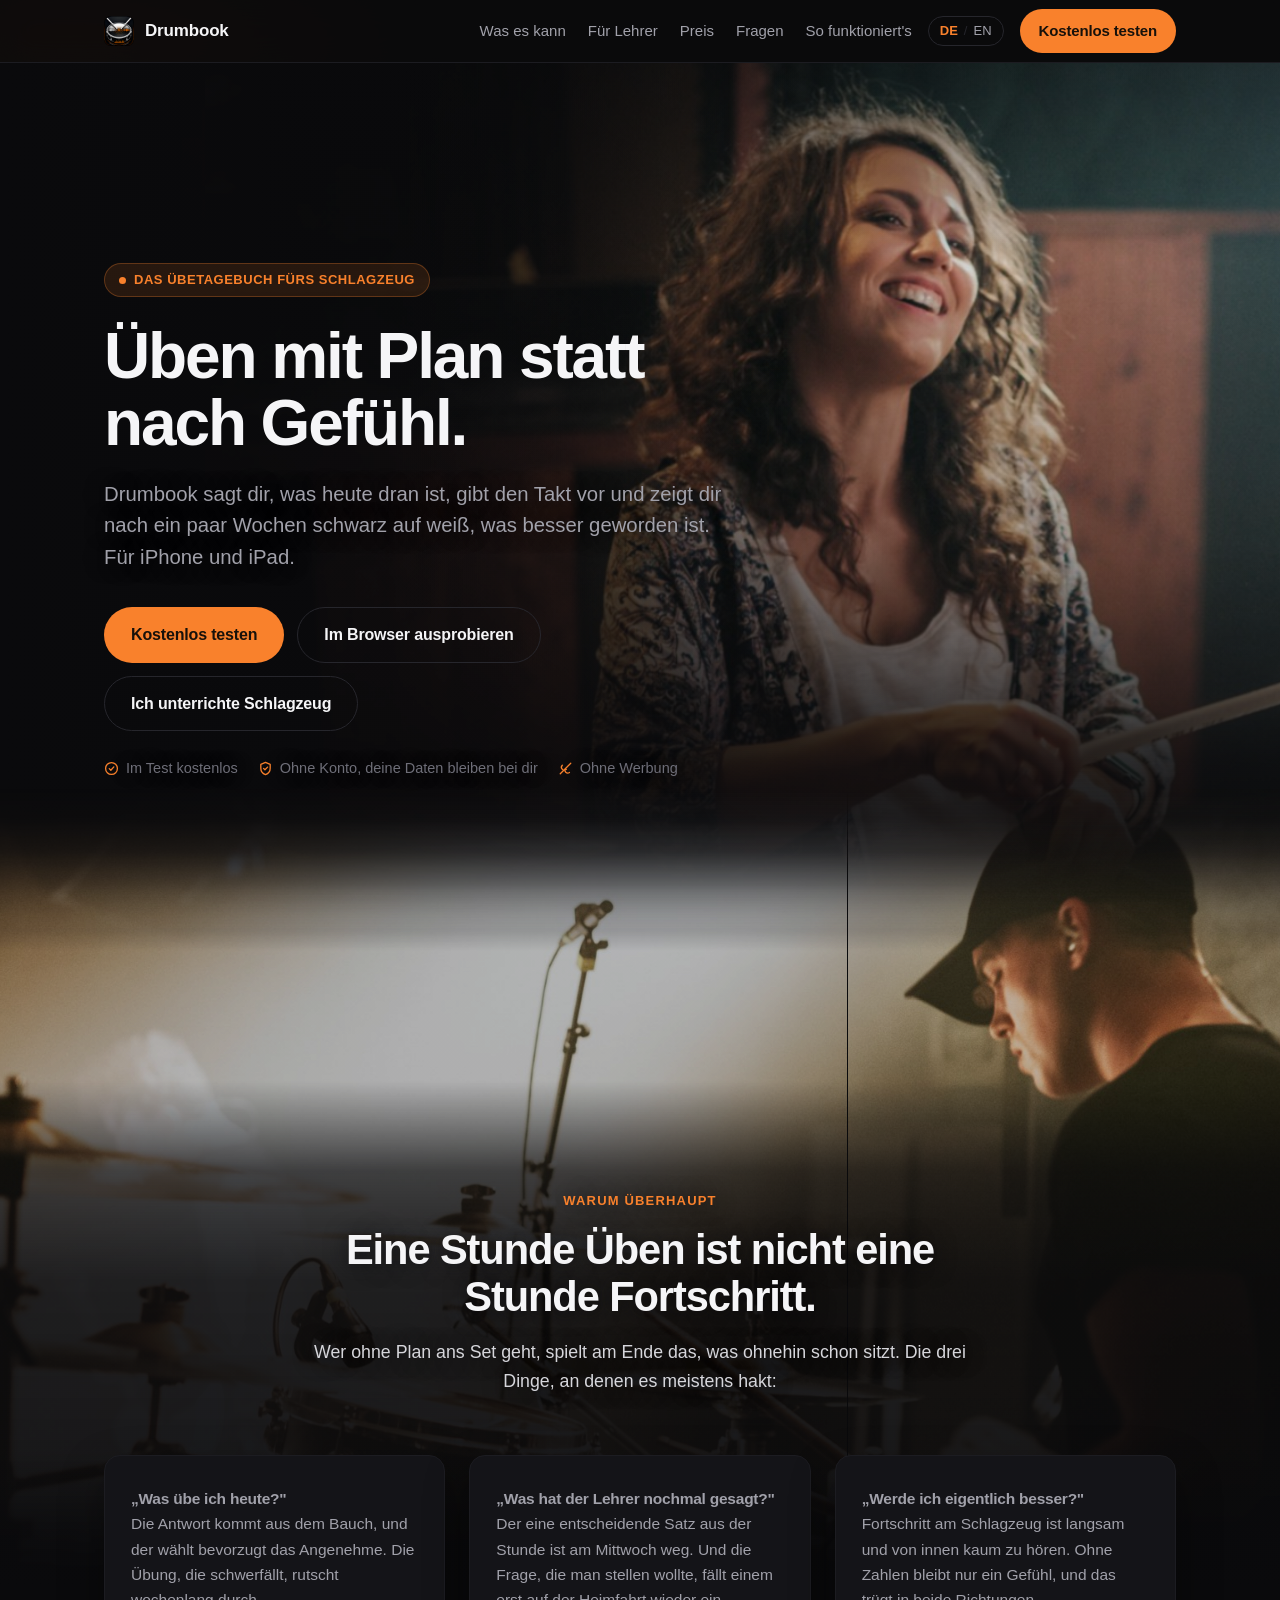
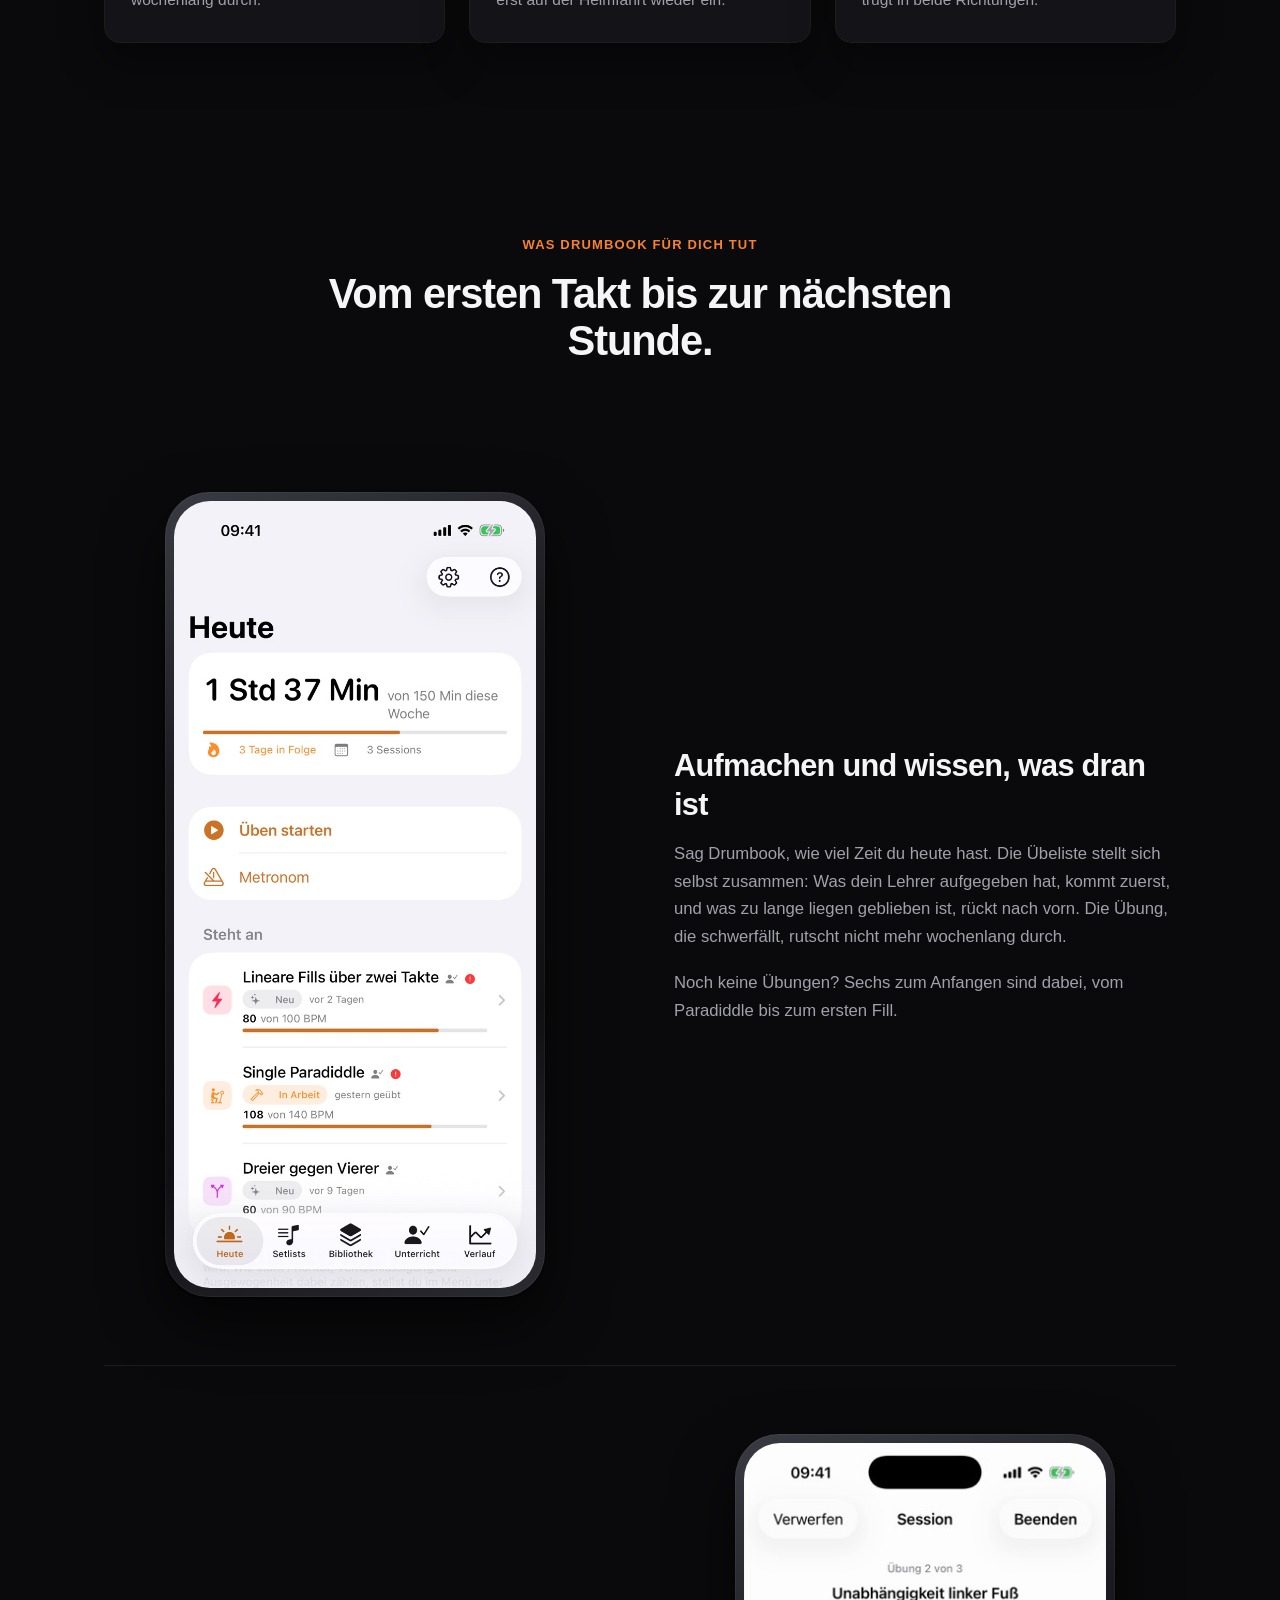
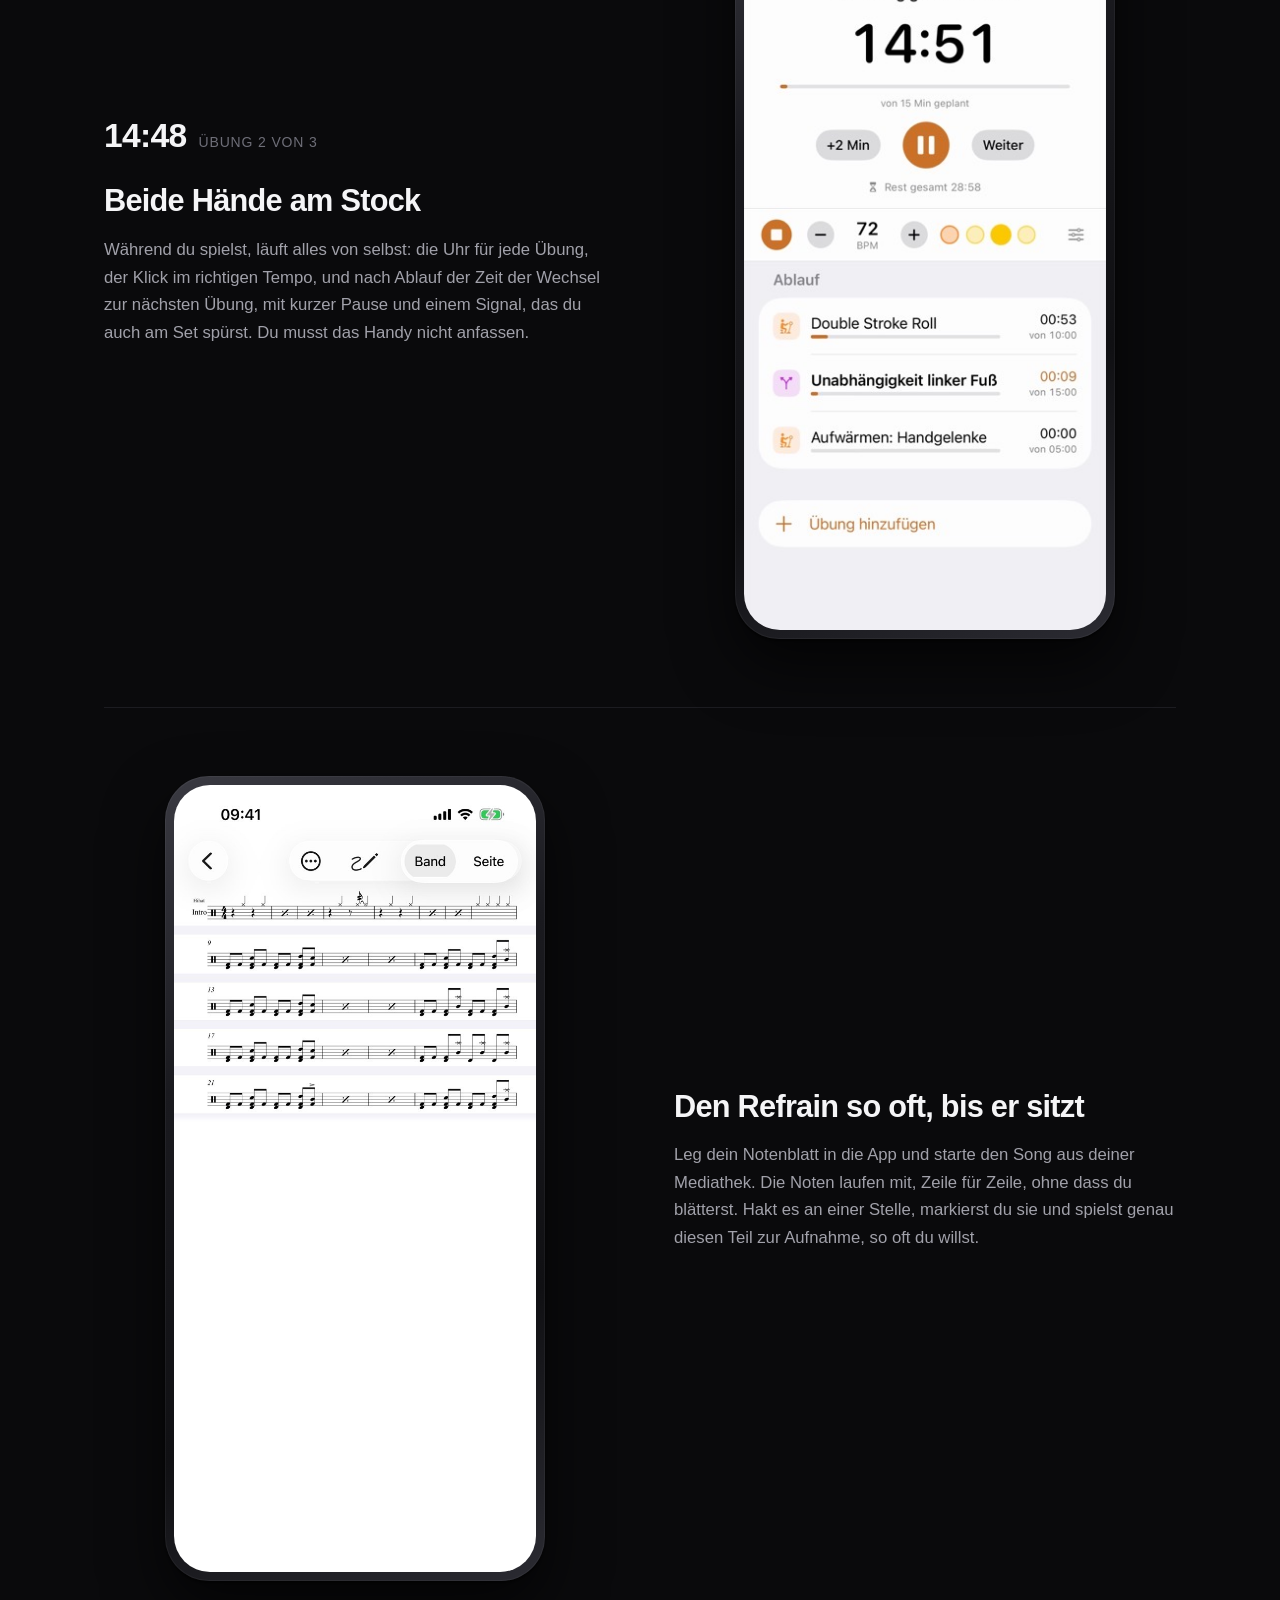
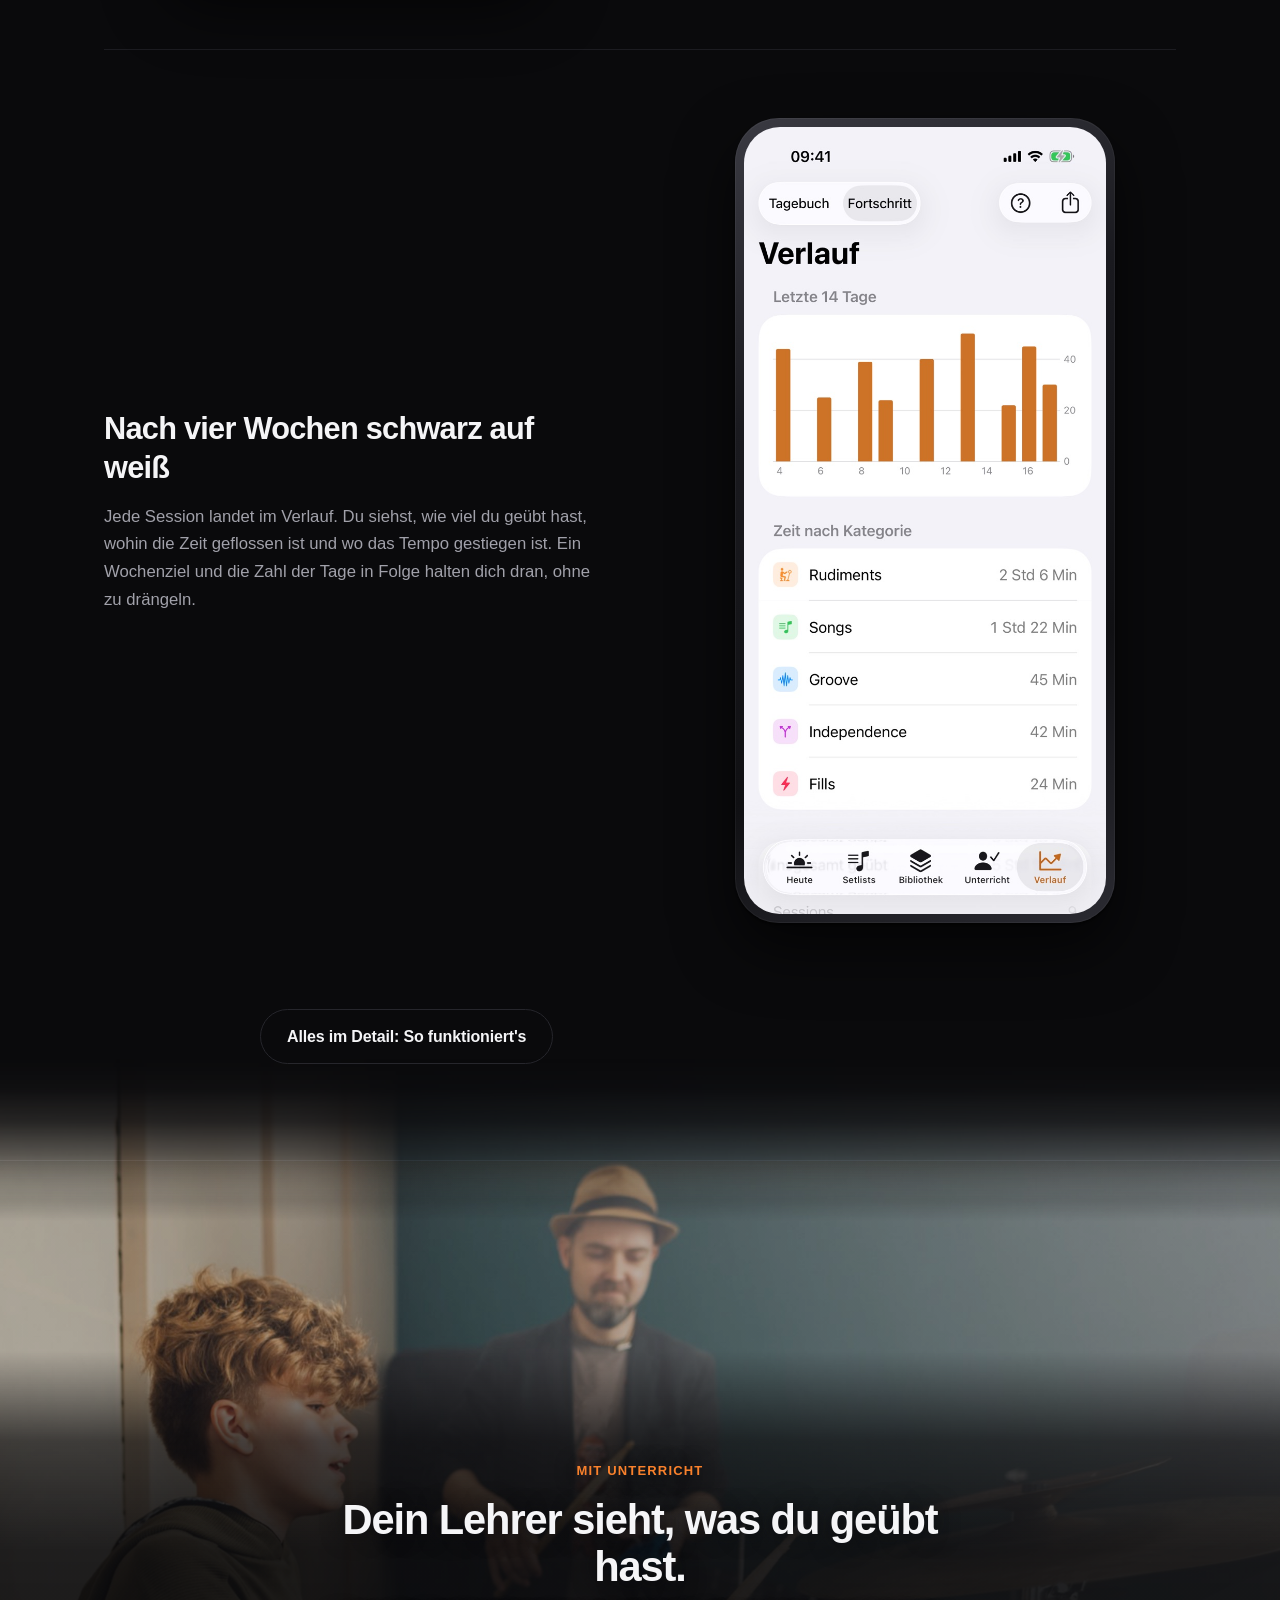
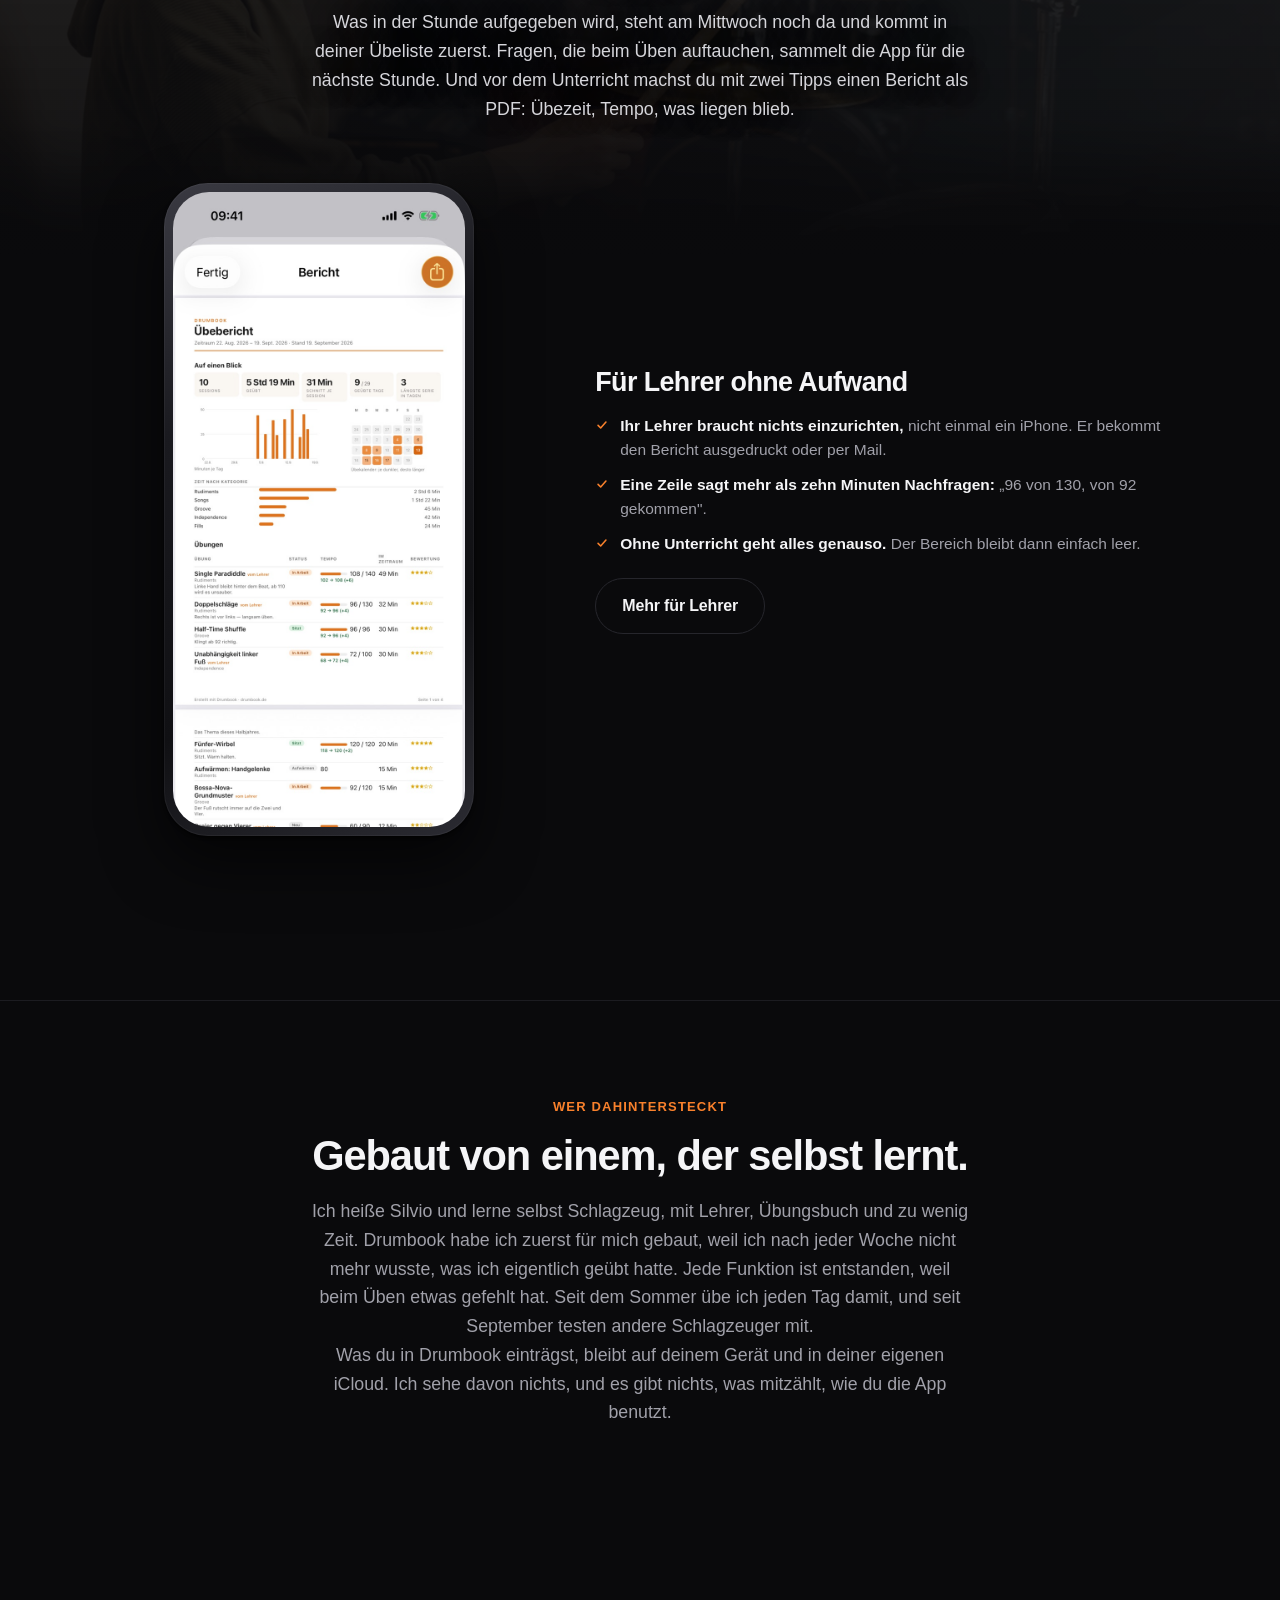
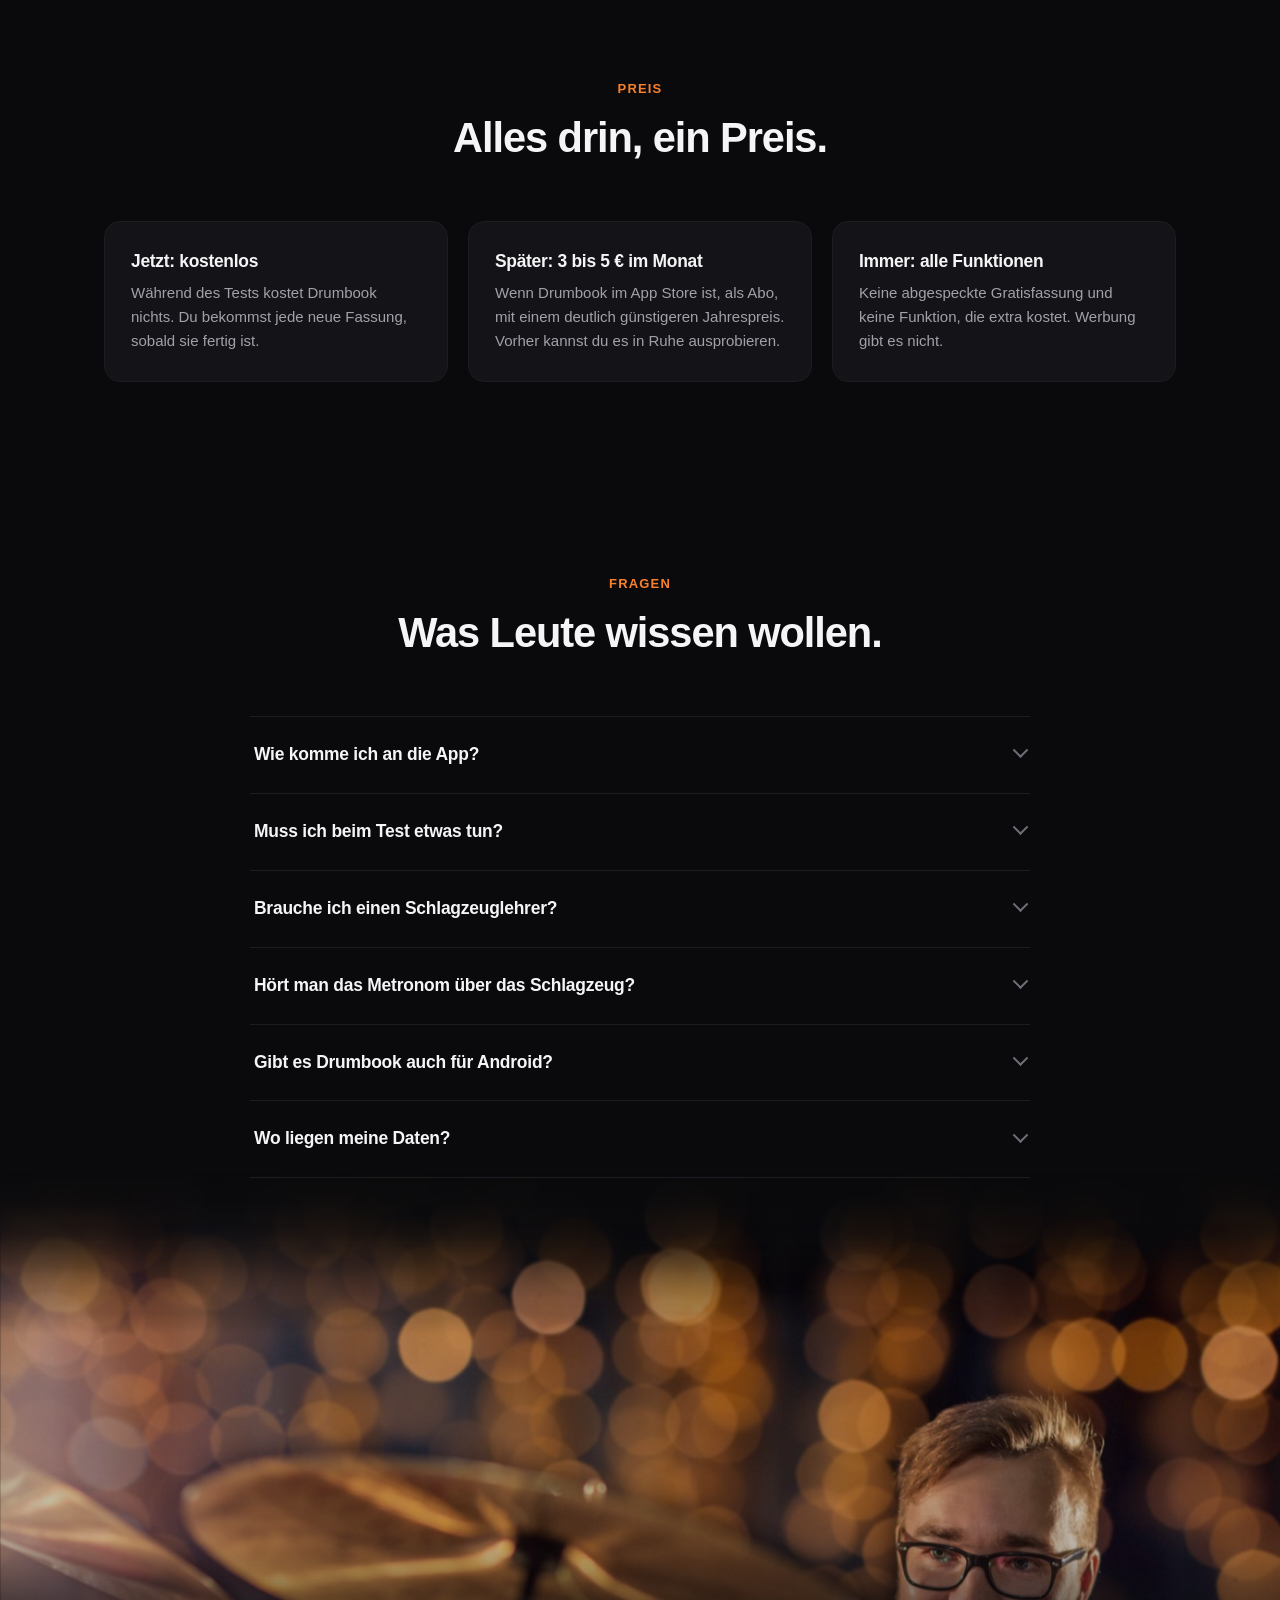
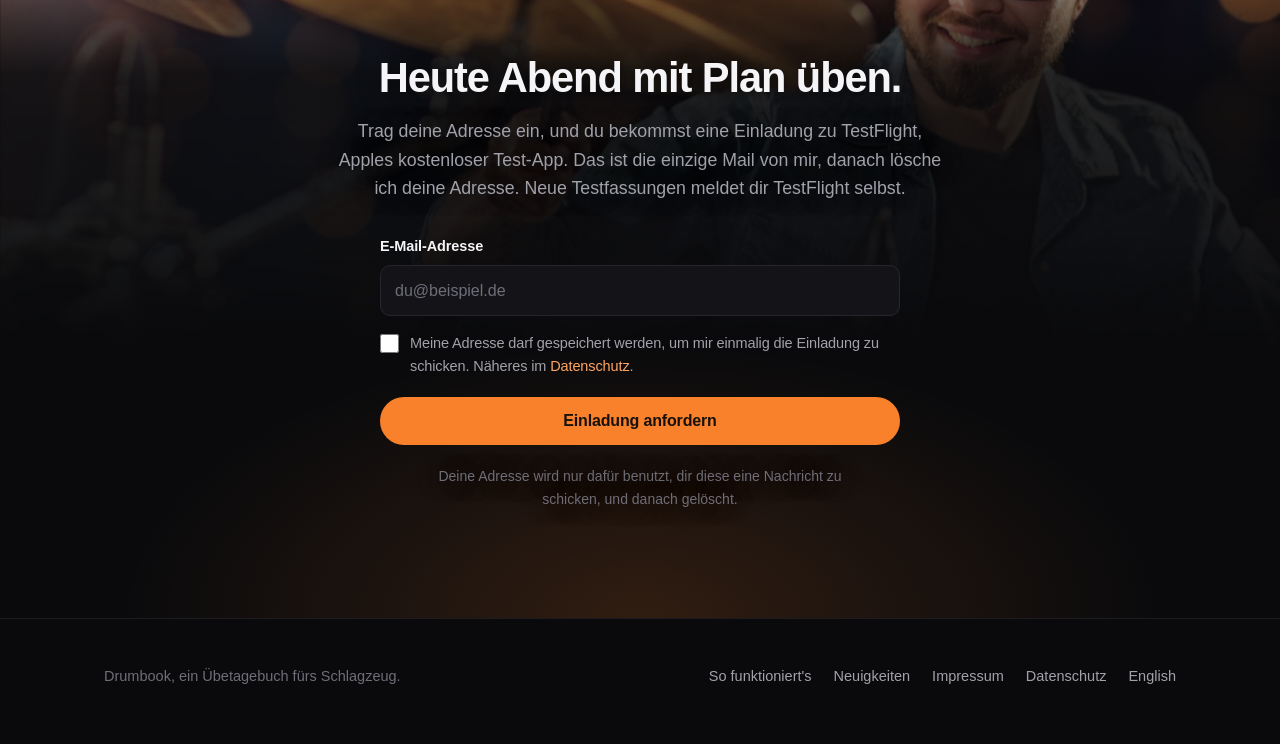
==== commit d4f021d6: "Notenfotos zeigen nur noch ein Drittel des Blatts Silvio, 27.09.2026: „1/3 reicht doch zur Veranscha" ====
--- a/index.html
+++ b/index.html
@@ -209,7 +209,7 @@
       </div>
       <div class="feature__media">
         <div class="phone phone--band">
-          <img src="assets/shots/10-notenband.jpg" alt="Das Notenblatt als durchgehendes Band: die Notenzeilen untereinander über die volle Breite, ohne Seitenwechsel." width="700" height="1522" loading="lazy">
+          <img src="assets/shots/10-notenband.jpg" alt="Das Notenblatt als durchgehendes Band: die ersten fünf Notenzeilen untereinander über die volle Breite, ohne Seitenwechsel." width="700" height="1522" loading="lazy">
           <span class="zeiger" aria-hidden="true"></span>
         </div>
       </div>
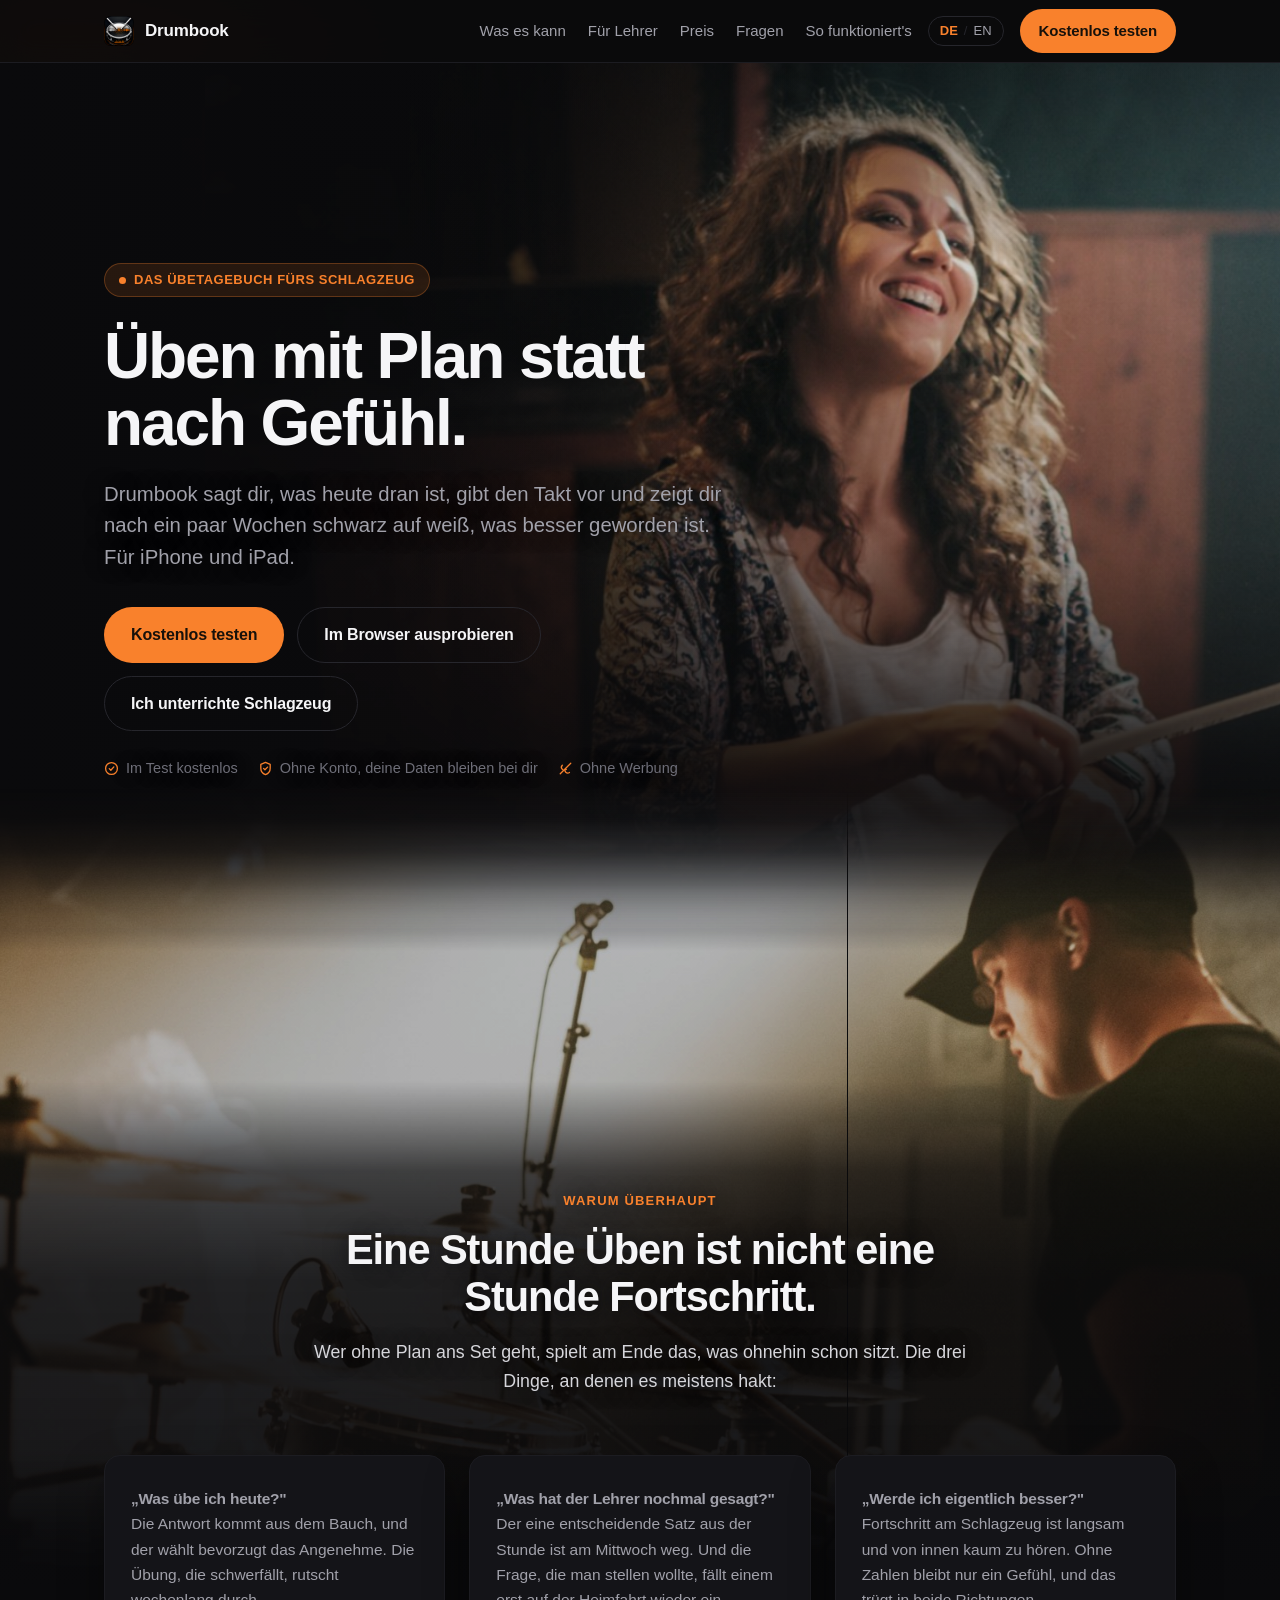
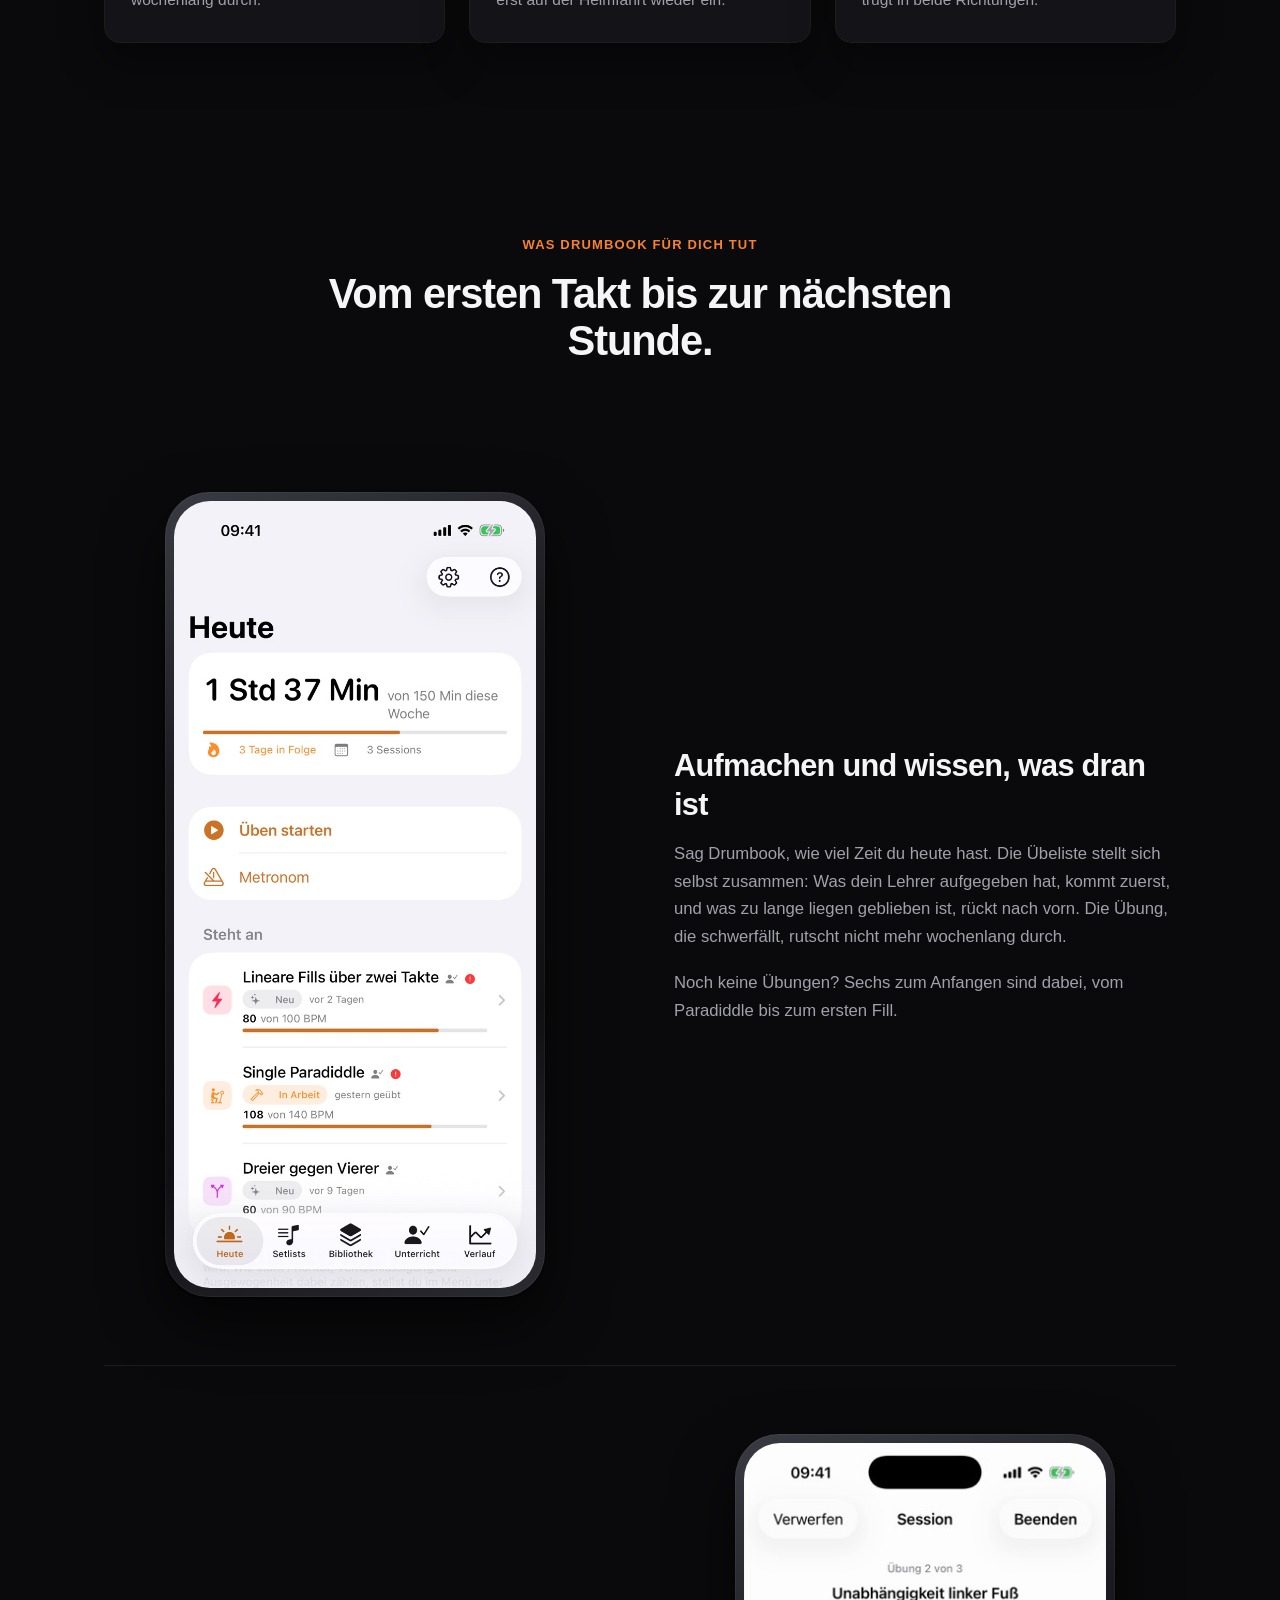
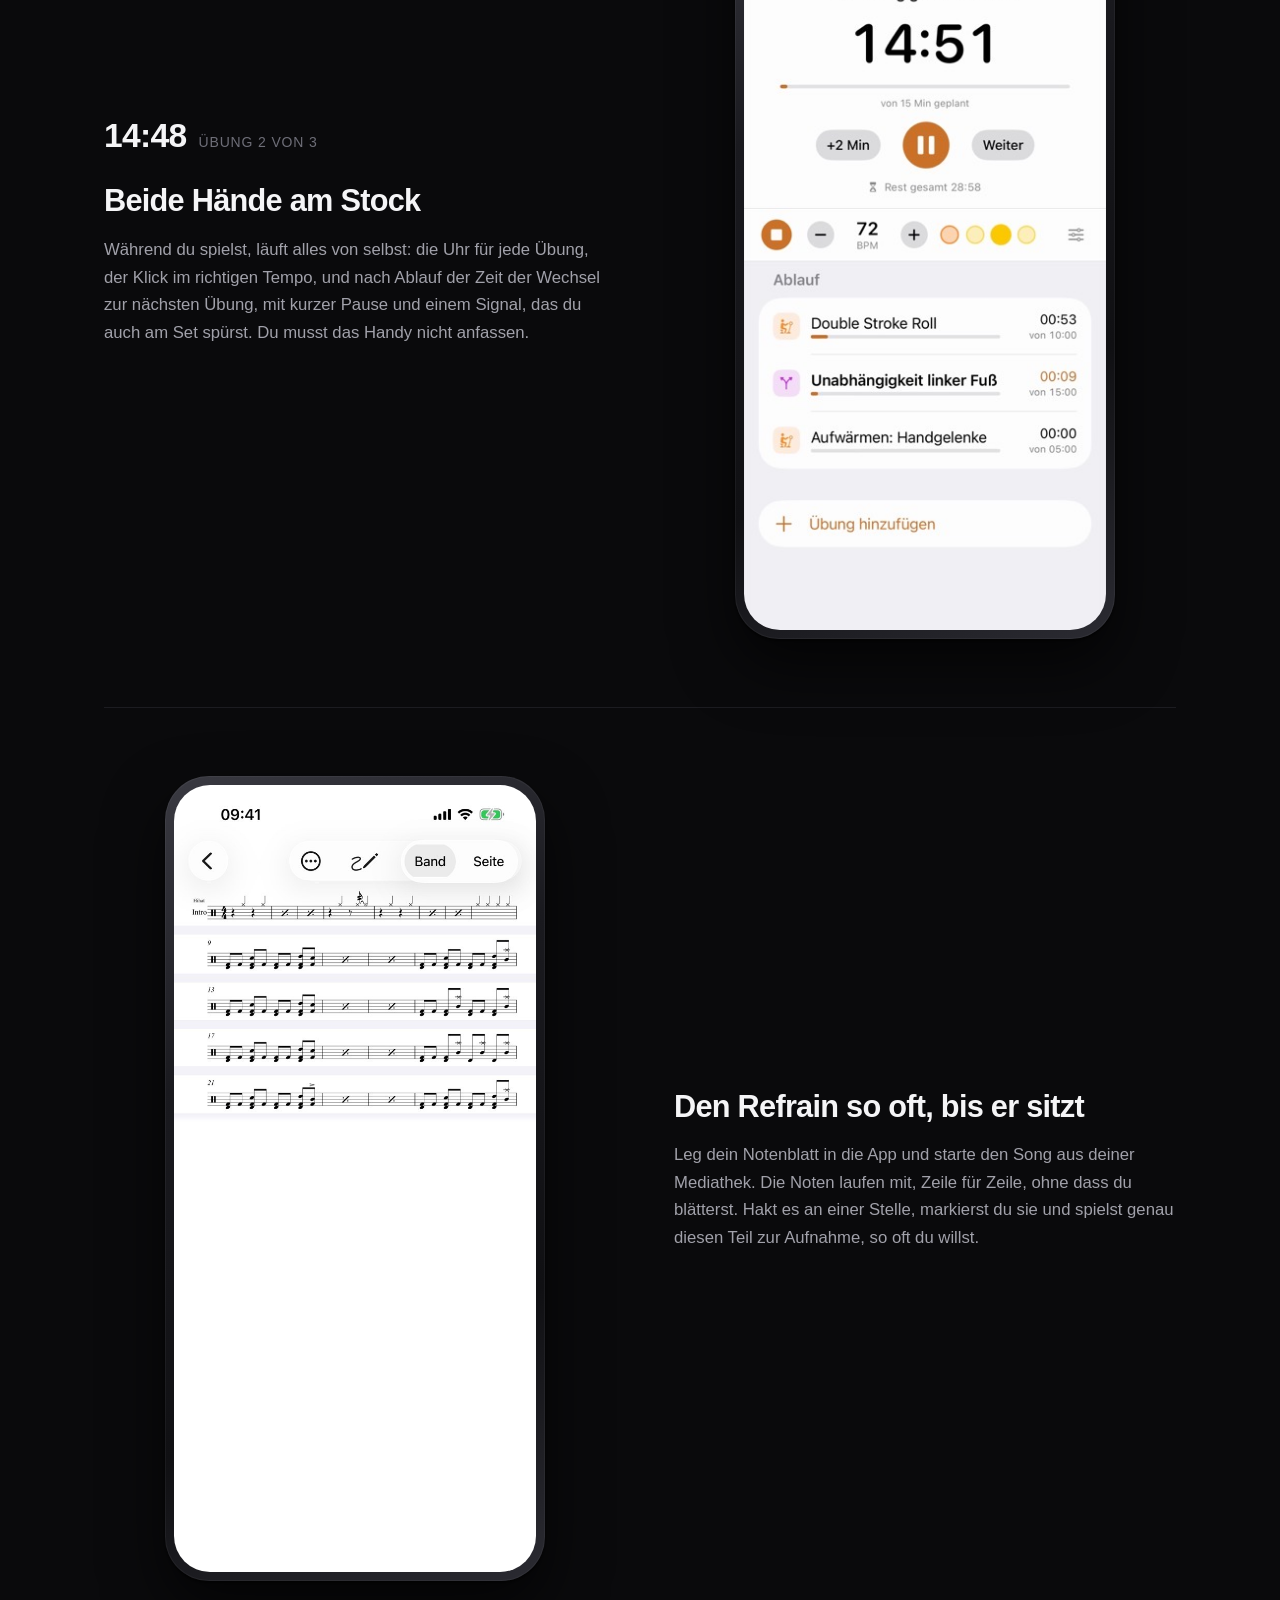
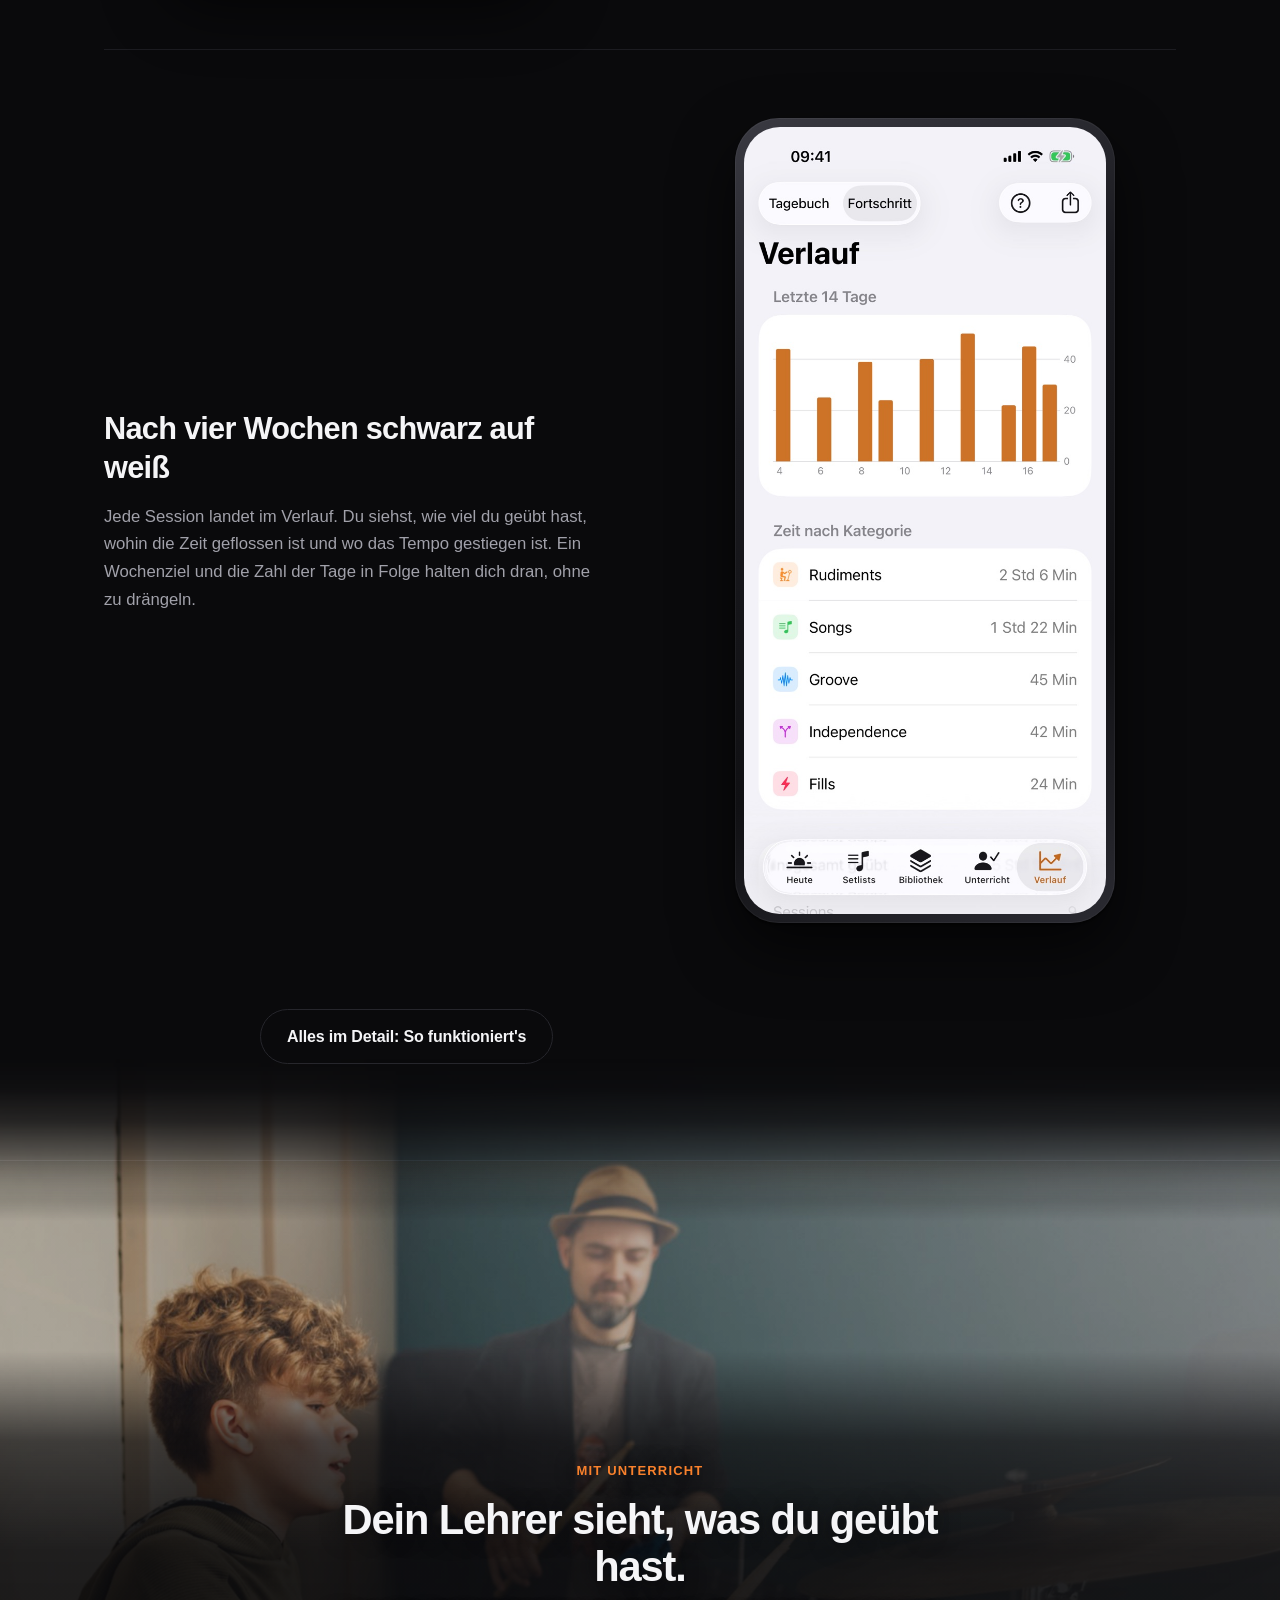
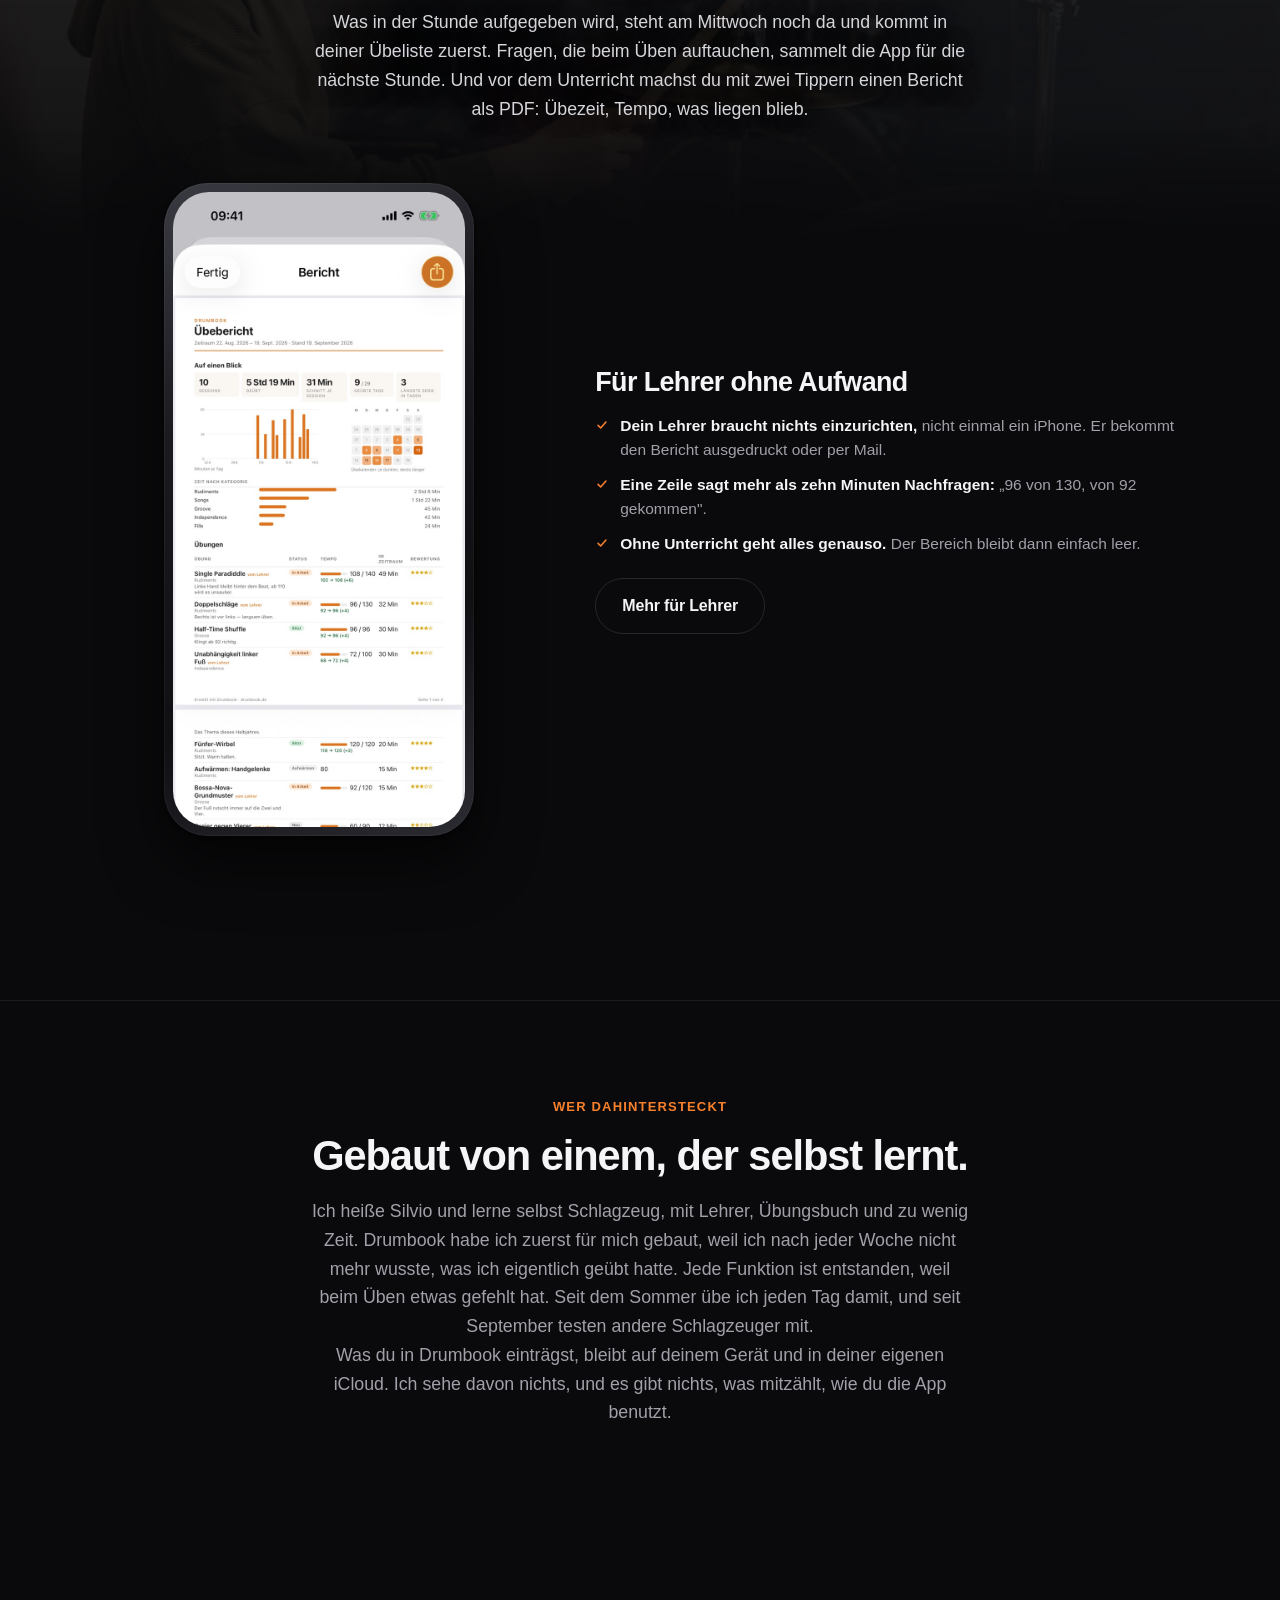
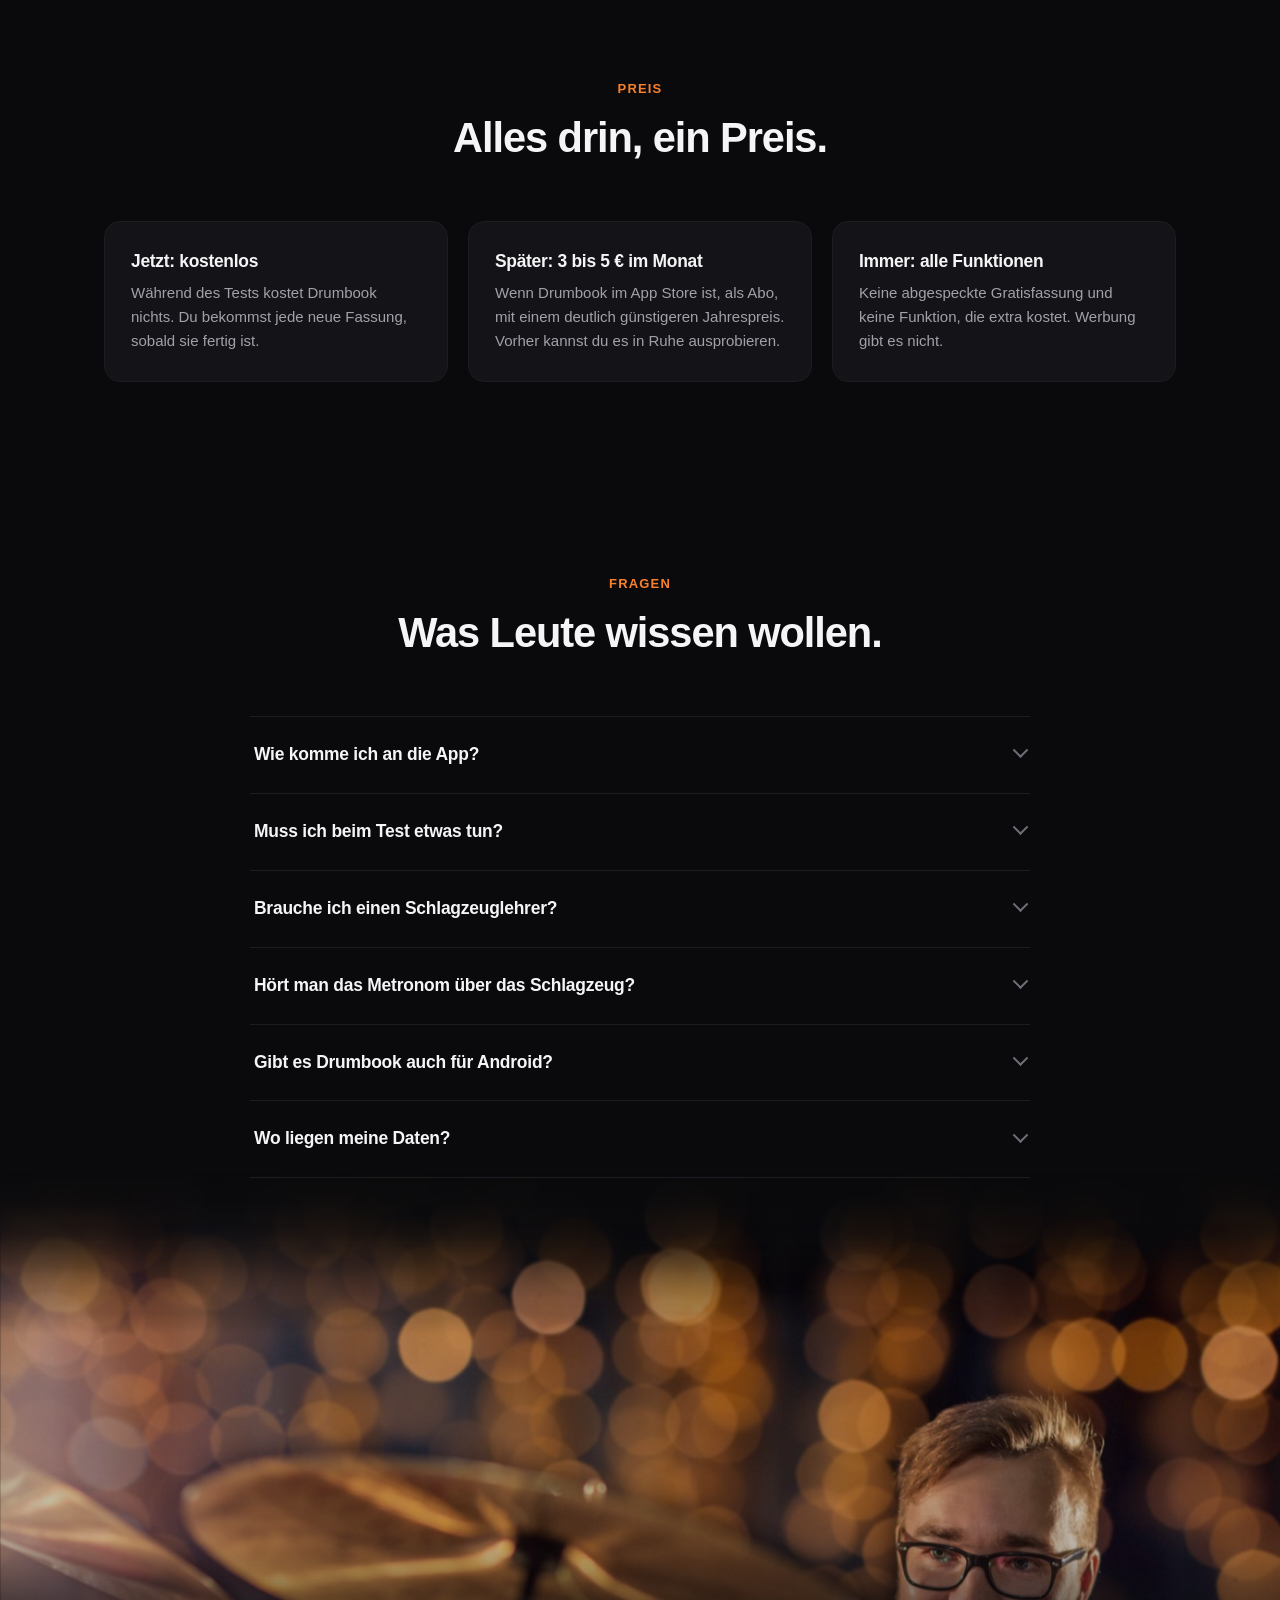
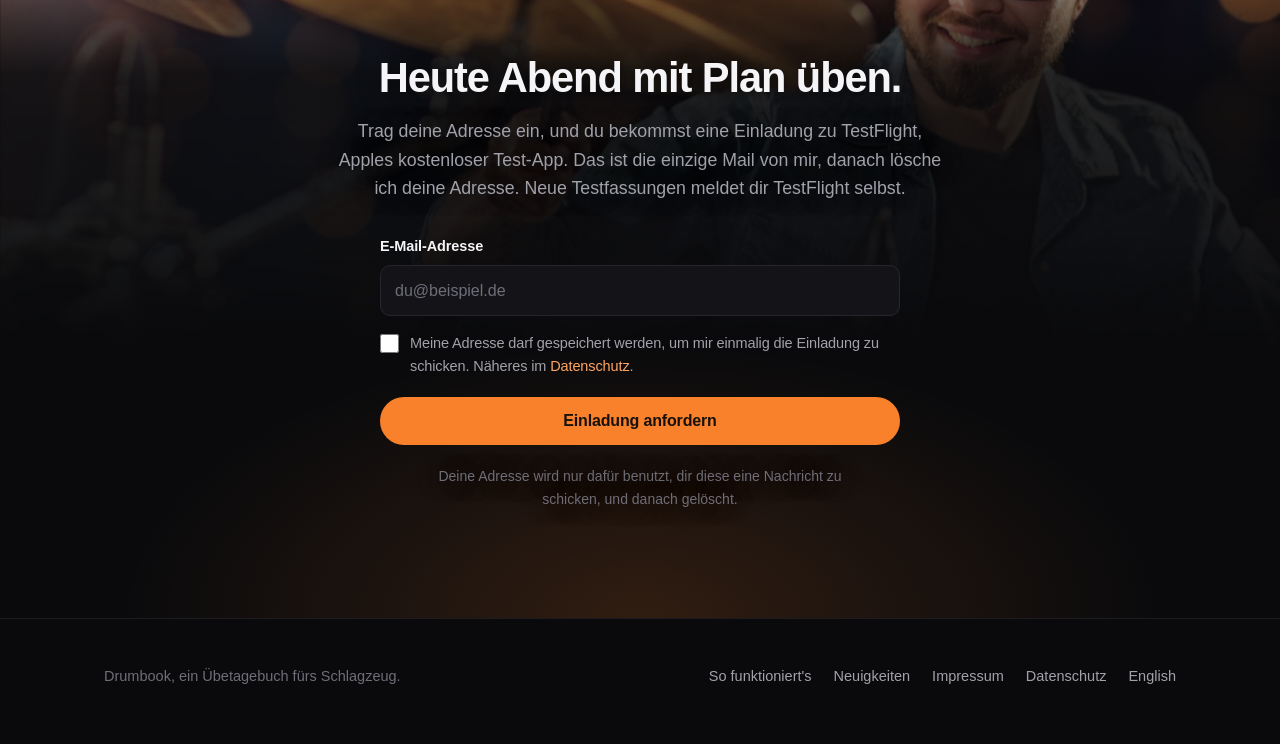
==== commit 64c5fe4d: "Kleinkram aus dem Gesamt-Check: Du statt Ihr, Tipper statt Tipps, kein Gedankenstrich in der Danke-Z" ====
--- a/index.html
+++ b/index.html
@@ -253,7 +253,7 @@
         Was in der Stunde aufgegeben wird, steht am Mittwoch noch da und kommt
         in deiner Übeliste zuerst. Fragen, die beim Üben auftauchen, sammelt
         die App für die nächste Stunde. Und vor dem Unterricht machst du mit
-        zwei Tipps einen Bericht als PDF: Übezeit, Tempo, was liegen blieb.
+        zwei Tippern einen Bericht als PDF: Übezeit, Tempo, was liegen blieb.
       </p>
     </div>
     <div class="teacher__split">
@@ -267,7 +267,7 @@
       <div class="teacher__text">
         <h3>Für Lehrer ohne Aufwand</h3>
         <ul class="points">
-          <li><svg width="14" height="14" viewBox="0 0 16 16" fill="none" aria-hidden="true"><path d="m3.5 8.4 3 3 6-6.8" stroke="currentColor" stroke-width="1.8" stroke-linecap="round" stroke-linejoin="round"/></svg><span><b>Ihr Lehrer braucht nichts einzurichten,</b> nicht einmal ein iPhone. Er bekommt den Bericht ausgedruckt oder per Mail.</span></li>
+          <li><svg width="14" height="14" viewBox="0 0 16 16" fill="none" aria-hidden="true"><path d="m3.5 8.4 3 3 6-6.8" stroke="currentColor" stroke-width="1.8" stroke-linecap="round" stroke-linejoin="round"/></svg><span><b>Dein Lehrer braucht nichts einzurichten,</b> nicht einmal ein iPhone. Er bekommt den Bericht ausgedruckt oder per Mail.</span></li>
           <li><svg width="14" height="14" viewBox="0 0 16 16" fill="none" aria-hidden="true"><path d="m3.5 8.4 3 3 6-6.8" stroke="currentColor" stroke-width="1.8" stroke-linecap="round" stroke-linejoin="round"/></svg><span><b>Eine Zeile sagt mehr als zehn Minuten Nachfragen:</b> „96 von 130, von 92 gekommen".</span></li>
           <li><svg width="14" height="14" viewBox="0 0 16 16" fill="none" aria-hidden="true"><path d="m3.5 8.4 3 3 6-6.8" stroke="currentColor" stroke-width="1.8" stroke-linecap="round" stroke-linejoin="round"/></svg><span><b>Ohne Unterricht geht alles genauso.</b> Der Bereich bleibt dann einfach leer.</span></li>
         </ul>
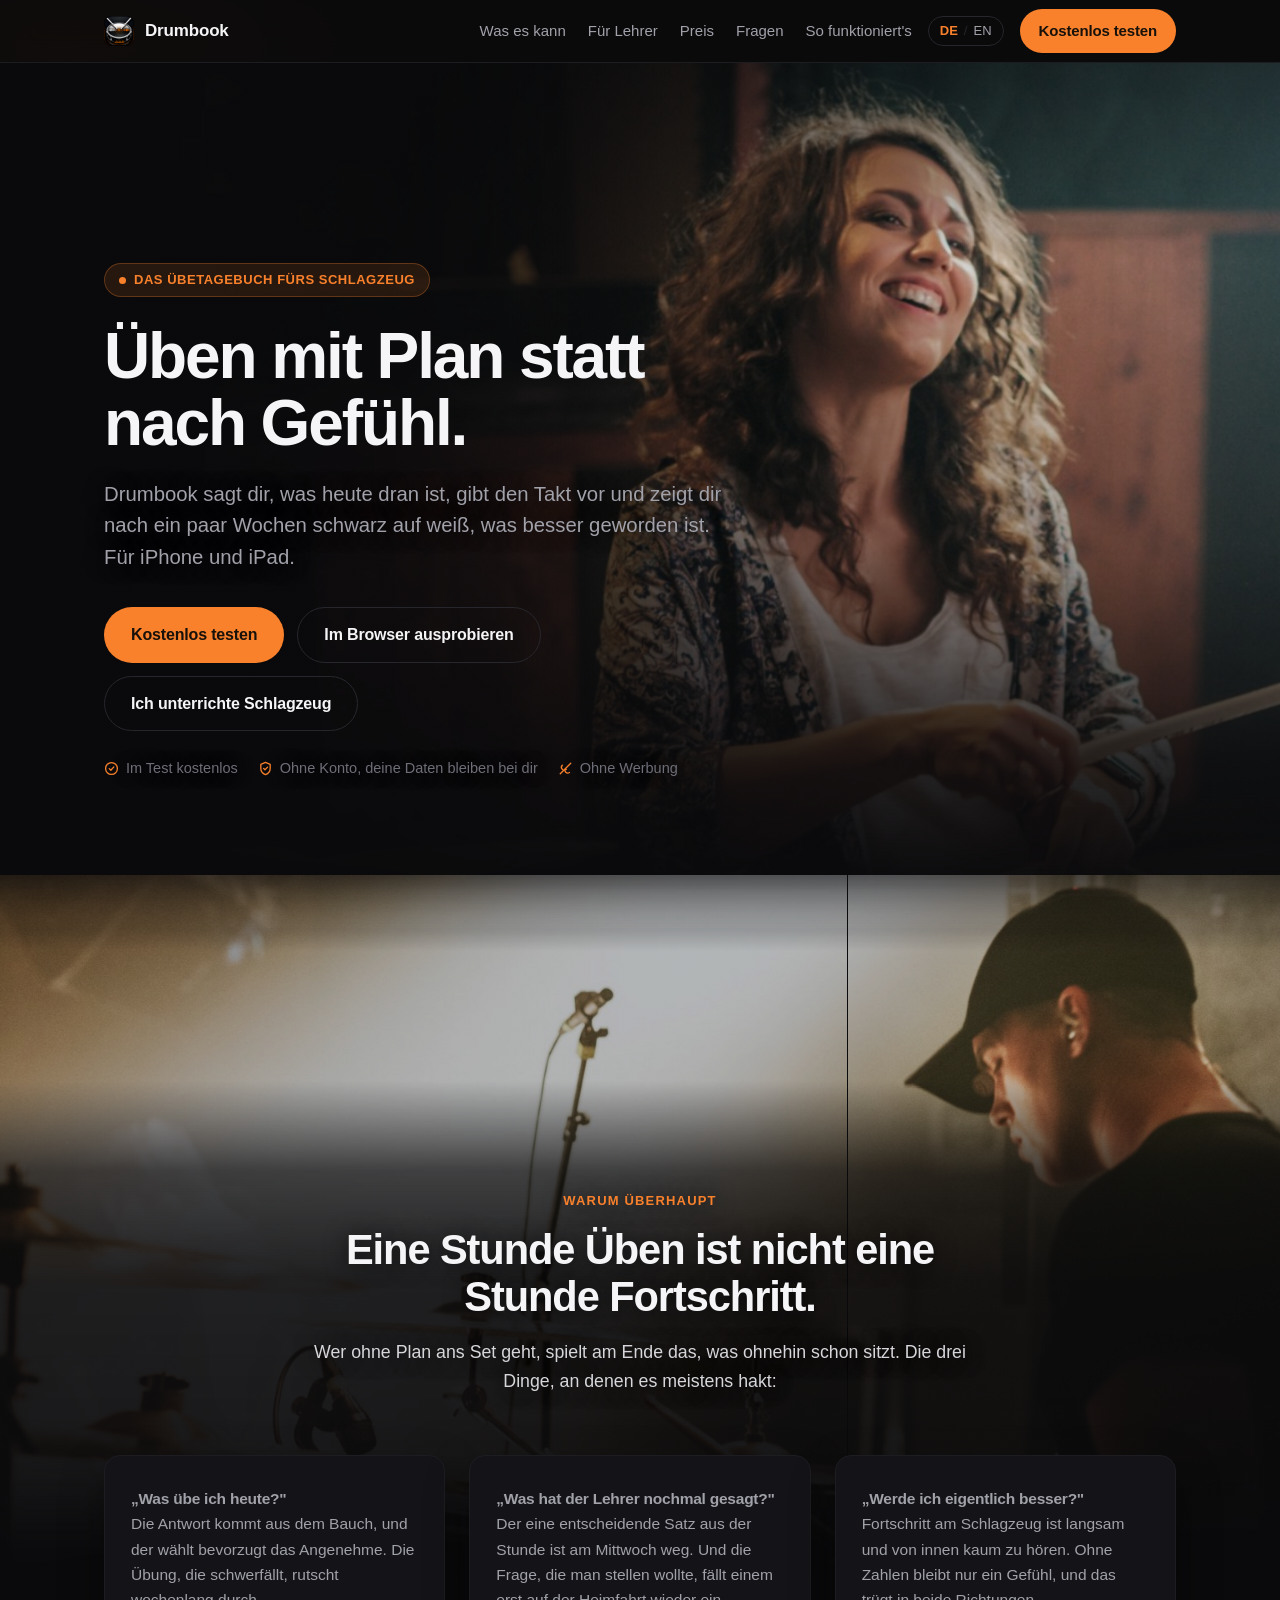
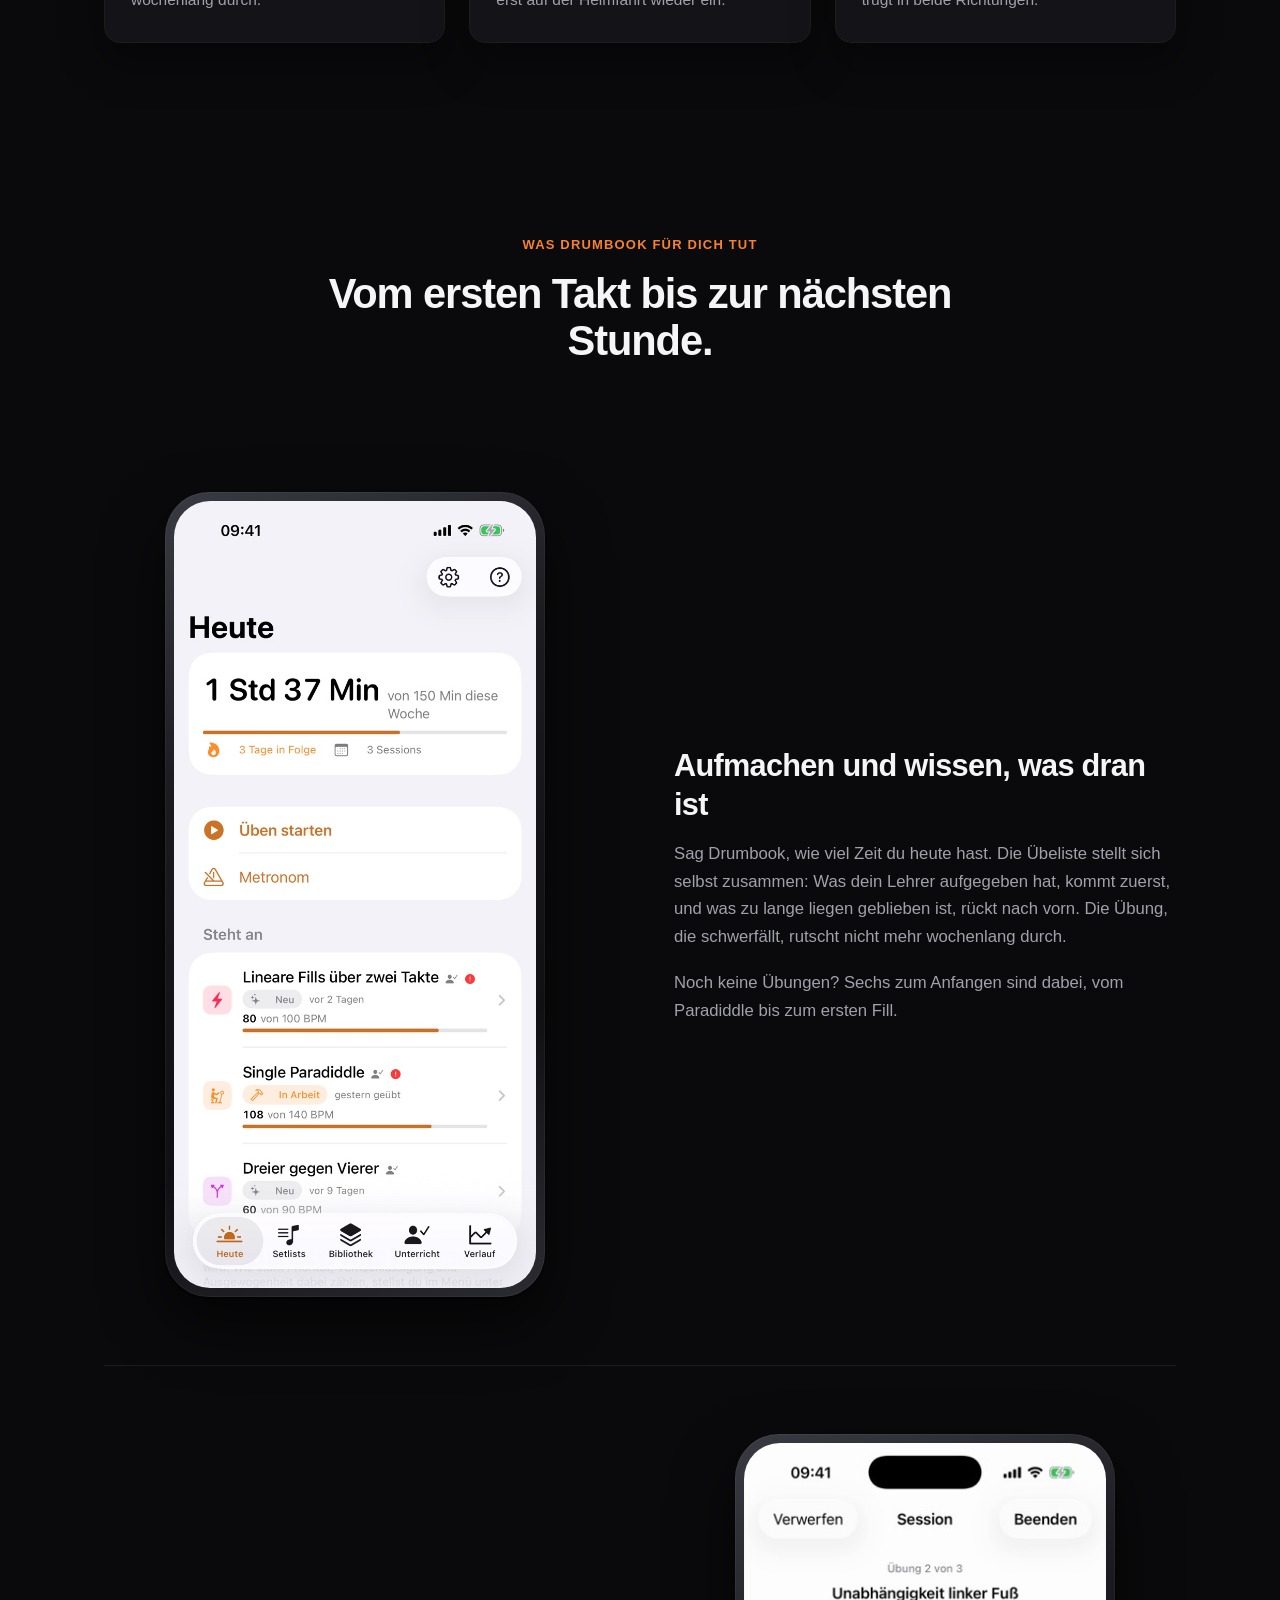
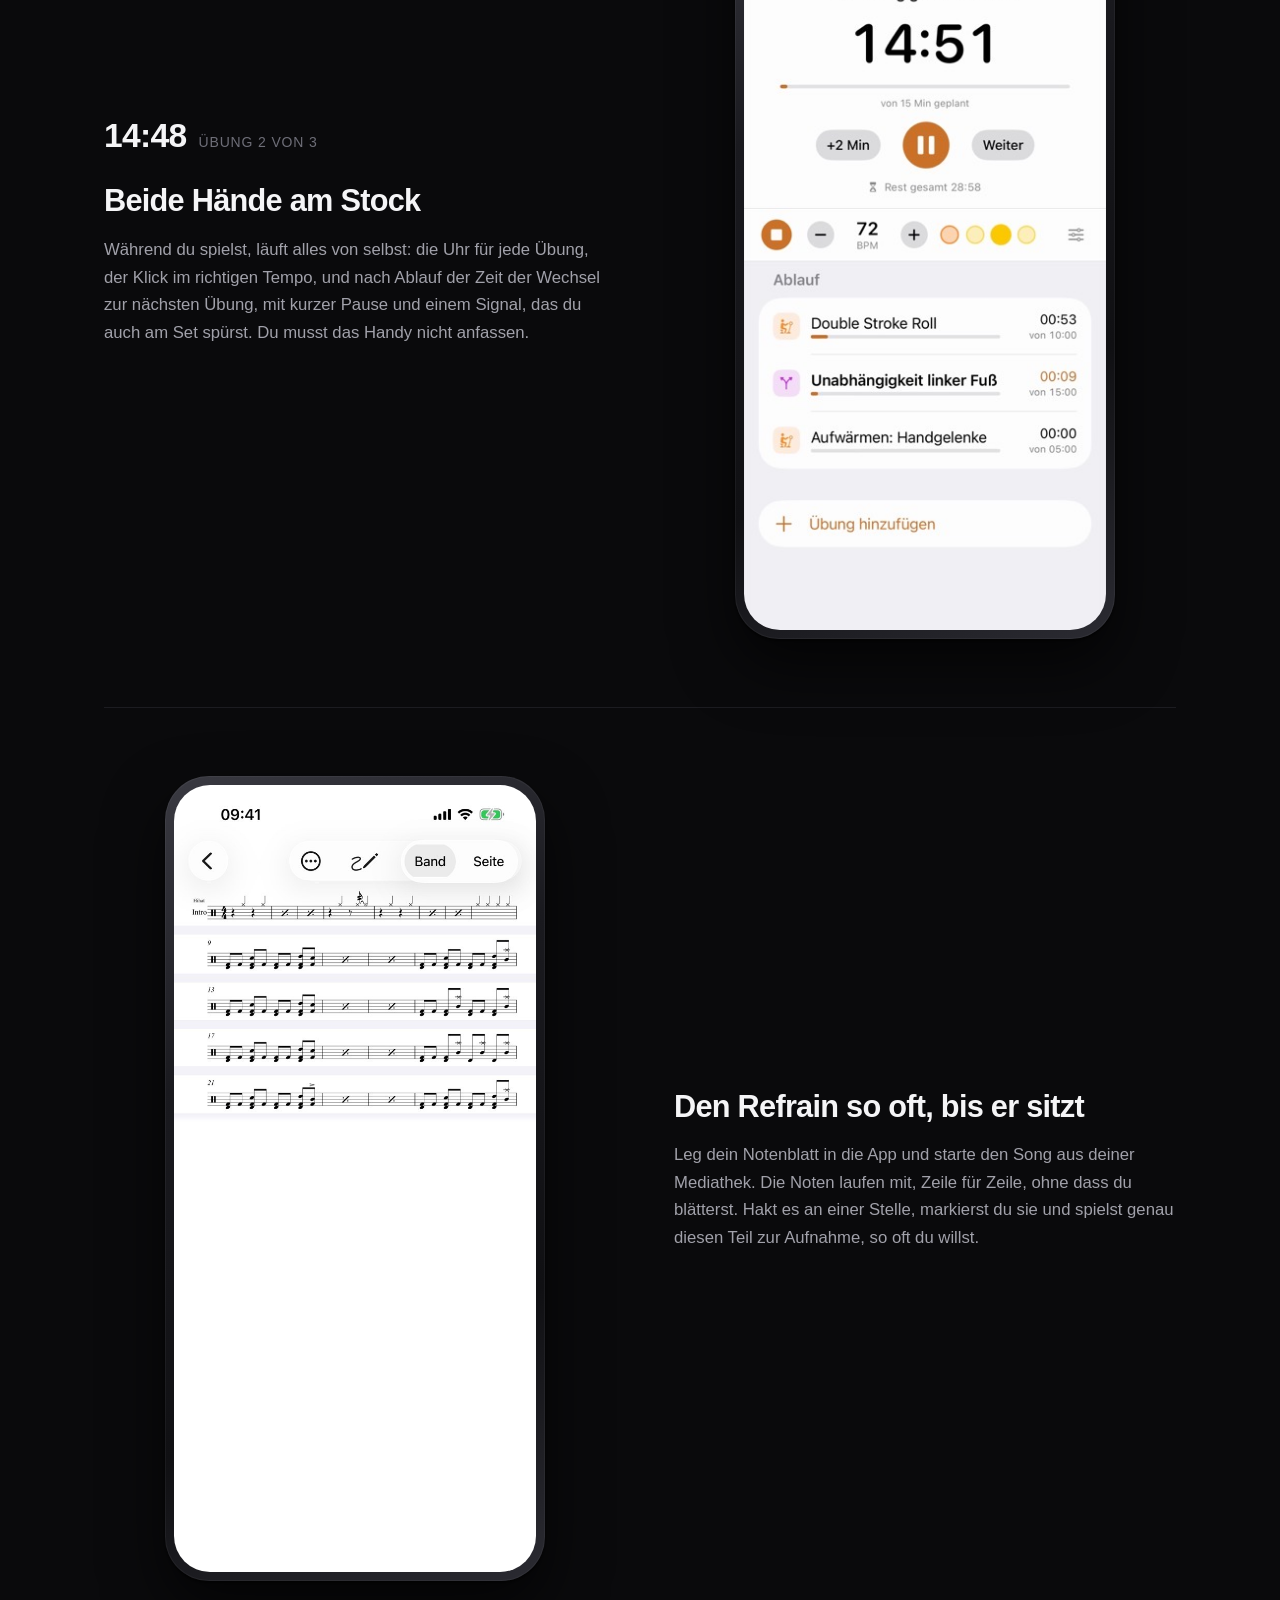
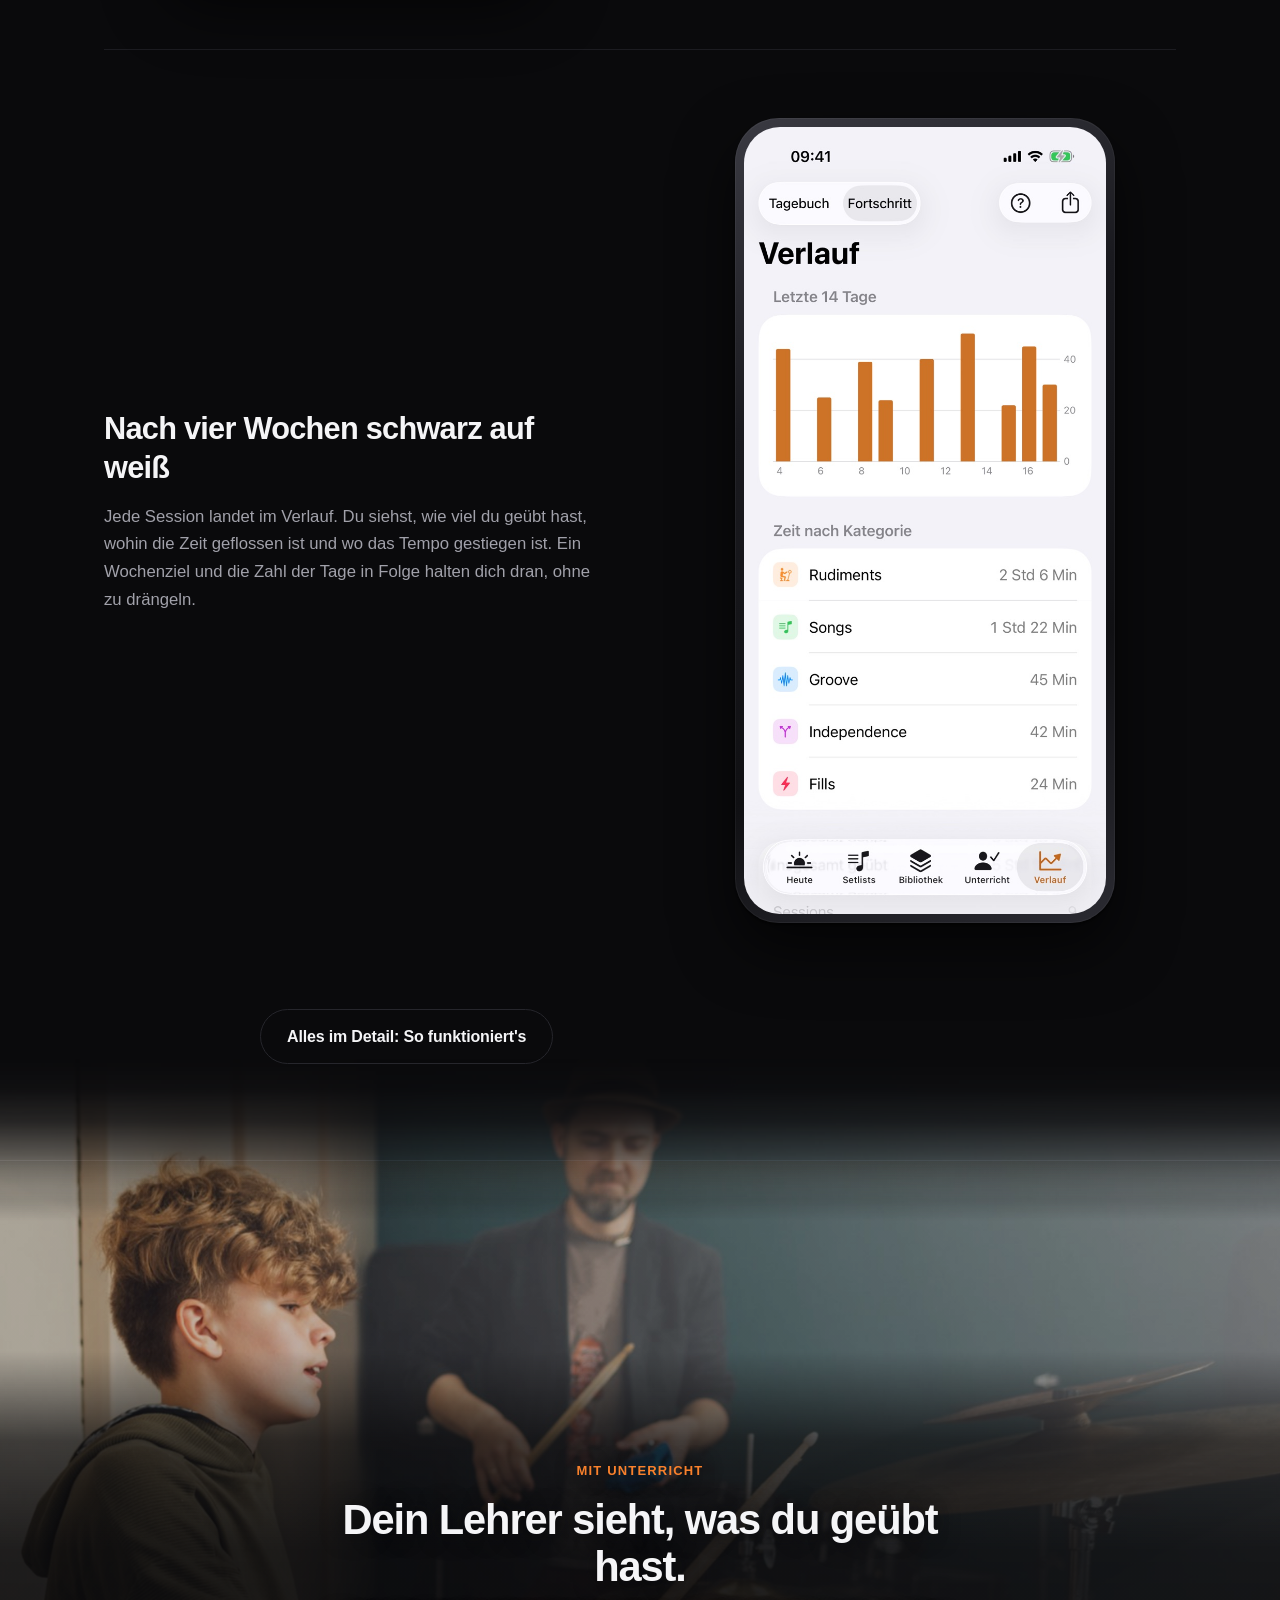
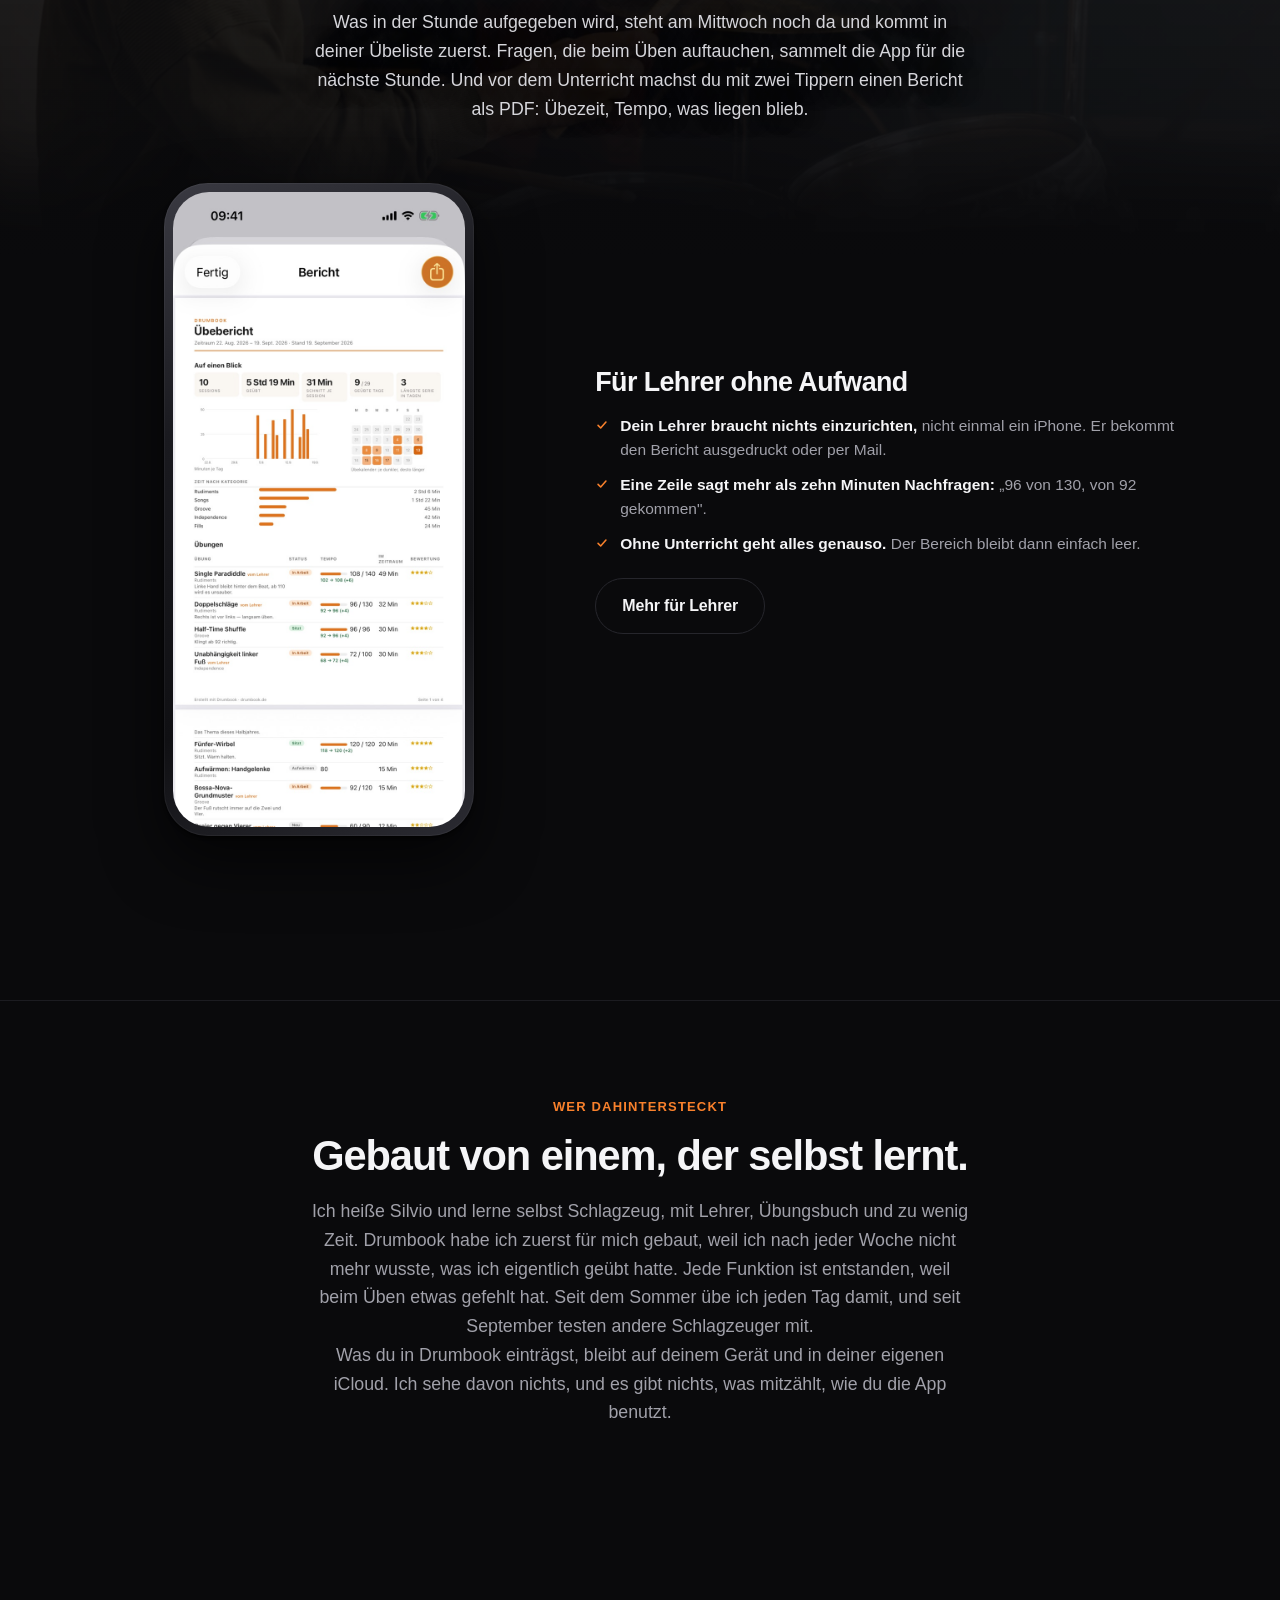
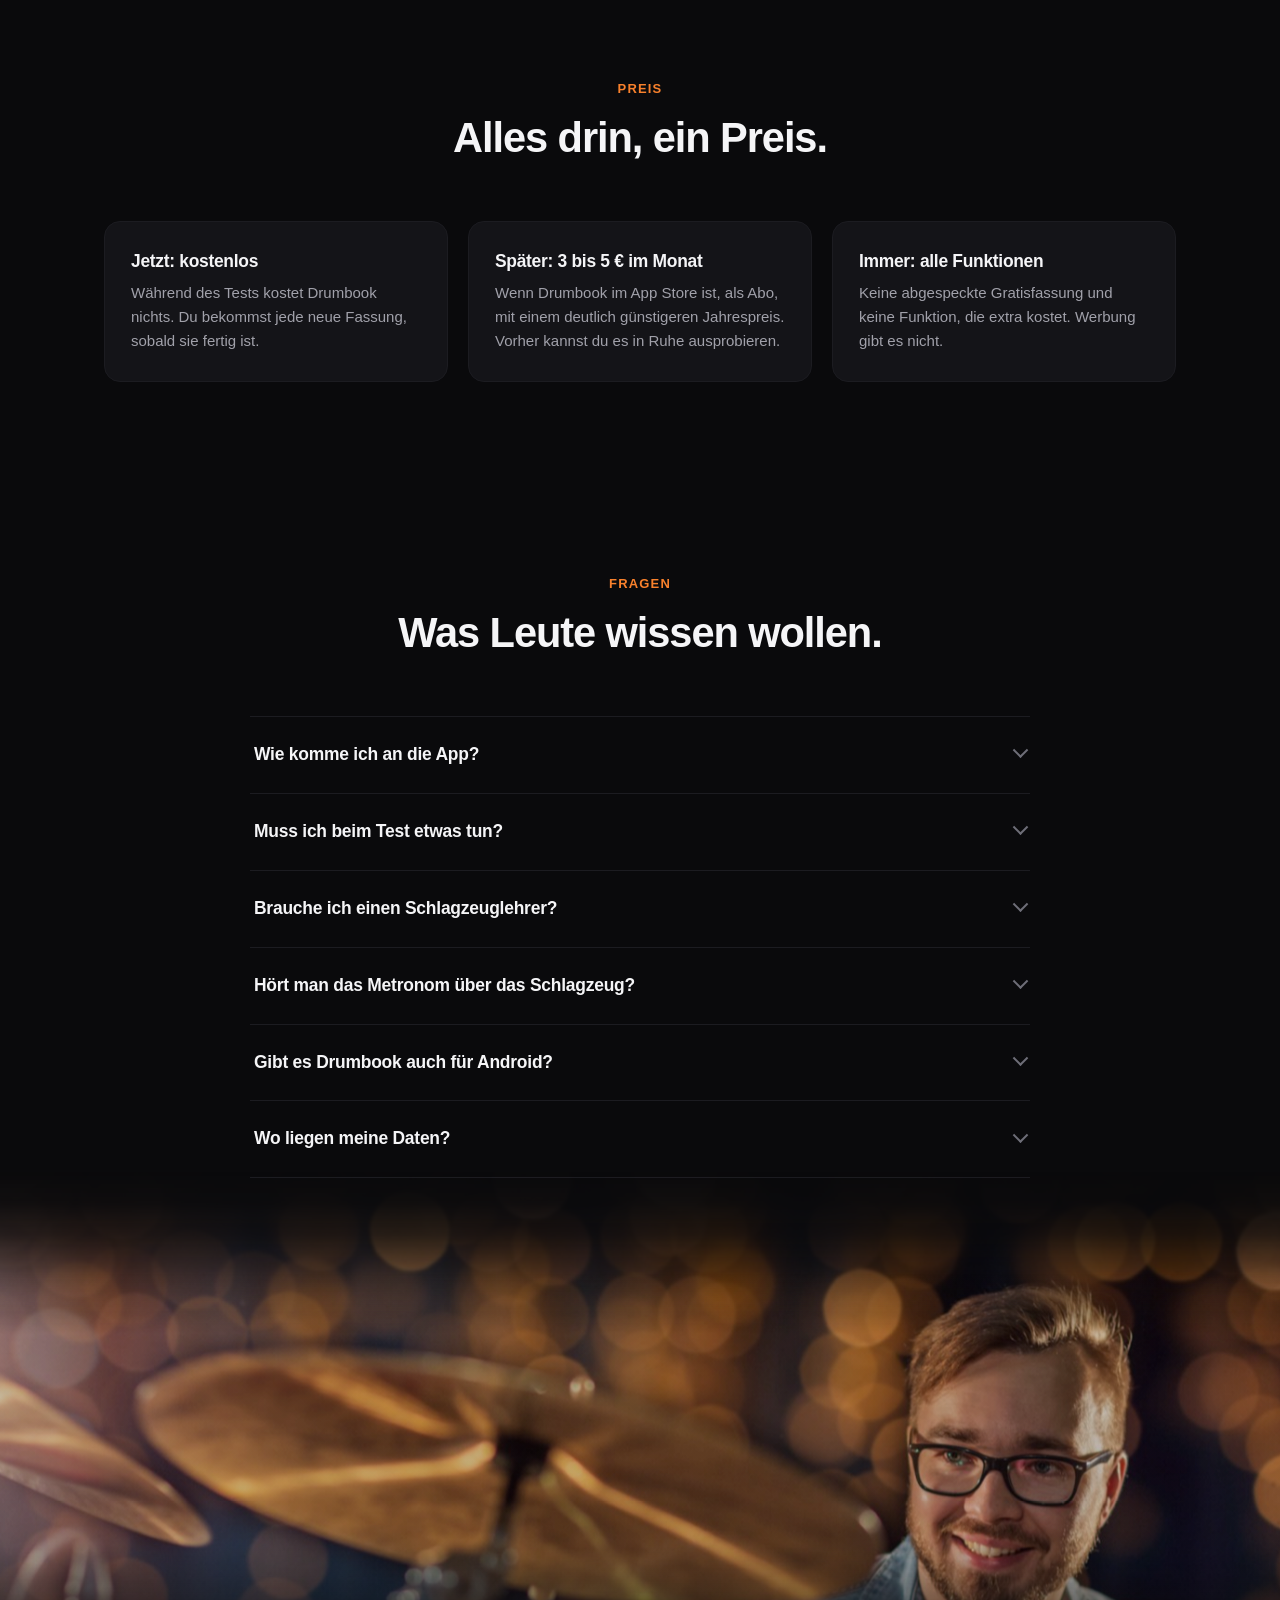
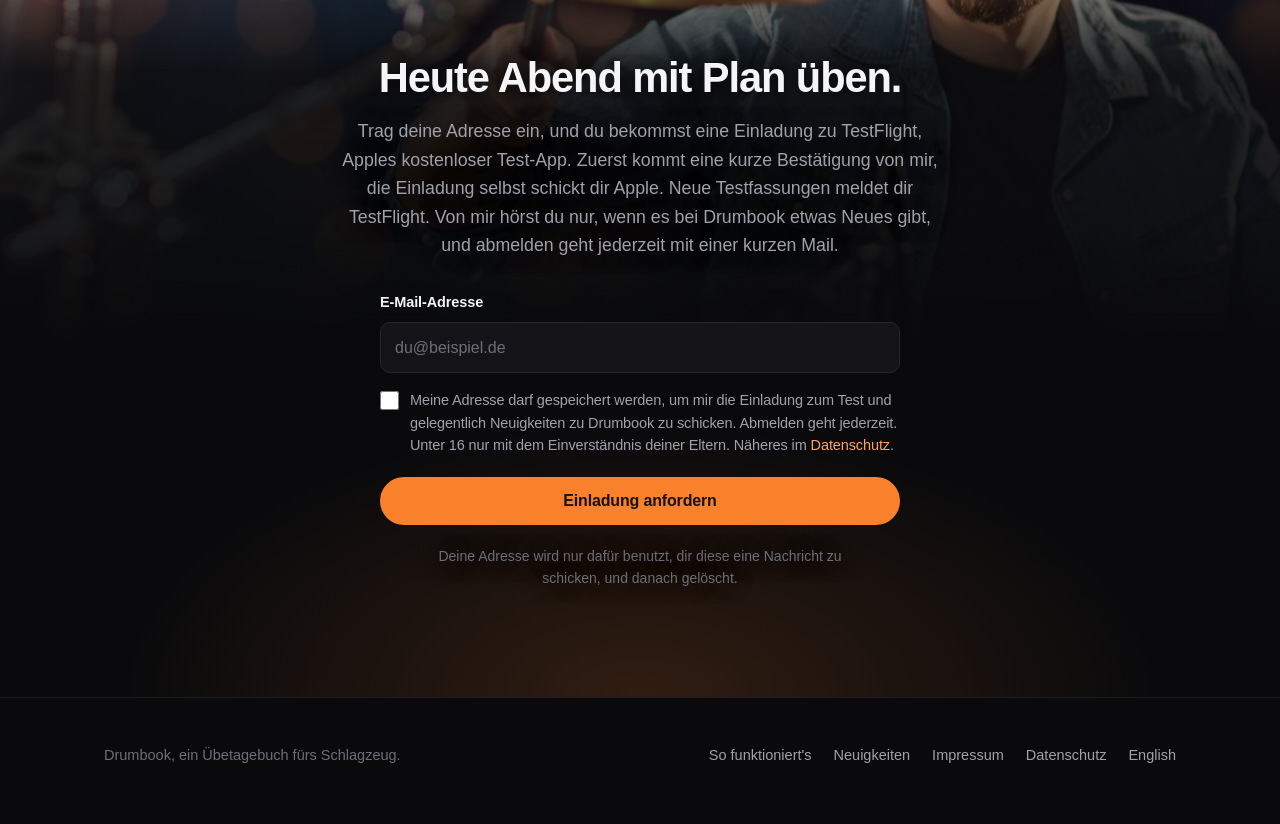
==== commit c5fee718: "Formular und Datenschutz sagen, was wirklich passiert - Kein „die einzige Mail, danach lösche ich de" ====
--- a/index.html
+++ b/index.html
@@ -406,9 +406,7 @@
     <h2>Heute Abend mit Plan üben.</h2>
     <p>
       Trag deine Adresse ein, und du bekommst eine Einladung zu TestFlight,
-      Apples kostenloser Test-App. Das ist die einzige Mail von mir, danach
-      lösche ich deine Adresse. Neue Testfassungen meldet dir TestFlight
-      selbst.
+      Apples kostenloser Test-App. Zuerst kommt eine kurze Bestätigung von mir, die Einladung selbst schickt dir Apple. Neue Testfassungen meldet dir TestFlight. Von mir hörst du nur, wenn es bei Drumbook etwas Neues gibt, und abmelden geht jederzeit mit einer kurzen Mail.
     </p>
     <!-- Das Formular erscheint erst, wenn unten in data-endpoint die Adresse
          der Apps-Script-Web-App steht. Bis dahin bleibt der Mailweg stehen. -->
@@ -427,8 +425,9 @@
       <div class="form__consent">
         <input type="checkbox" id="f-einwilligung" name="einwilligung" value="ja">
         <label for="f-einwilligung">
-          Meine Adresse darf gespeichert werden, um mir einmalig die
-          Einladung zu schicken. Näheres im
+          Meine Adresse darf gespeichert werden, um mir die Einladung zum Test
+          und gelegentlich Neuigkeiten zu Drumbook zu schicken. Abmelden geht
+          jederzeit. Unter 16 nur mit dem Einverständnis deiner Eltern. Näheres im
           <a href="datenschutz.html">Datenschutz</a>.
         </label>
       </div>
